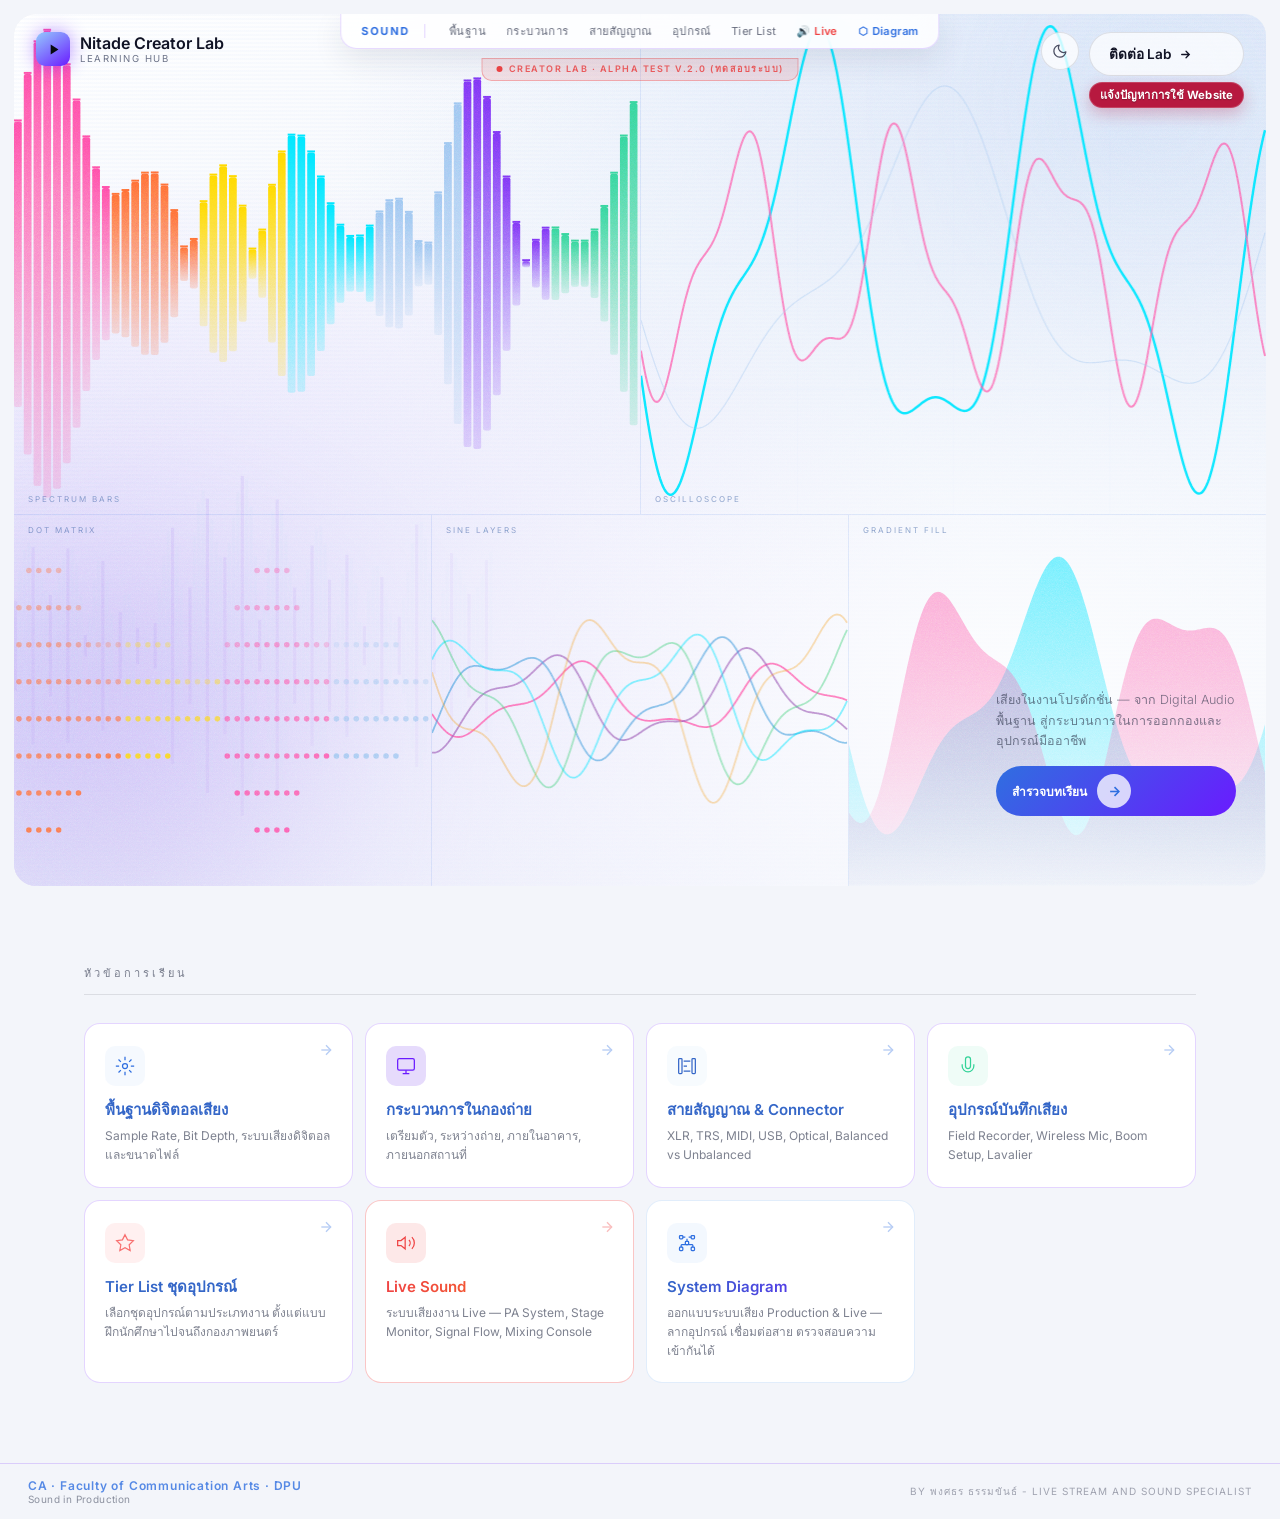
==== index.html @ 5e79c546 "Add files via upload" ====
<!DOCTYPE html>
<html lang="th">
<head>
<meta charset="UTF-8">
<meta name="viewport" content="width=device-width,initial-scale=1,viewport-fit=cover">
<title>Sound in Production · DPU CA</title>
<script>
(function(){
  try{
    var stored=localStorage.getItem('nitade-theme');
    var prefersLight=window.matchMedia&&window.matchMedia('(prefers-color-scheme: light)').matches;
    var theme=stored||(prefersLight?'light':'dark');
    if(theme==='light') document.documentElement.setAttribute('data-theme','light');
  }catch(e){}
})();
</script>
<link href="assets/fonts/inter.css" rel="stylesheet">
<style>
*{box-sizing:border-box;margin:0;padding:0;font-family:'Inter',-apple-system,sans-serif}
:root{
  --sky:#9BC4F0;--sky2:#B8D5F5;--sky3:#D0E8FF;
  --violet:#5B10E8;--violet2:#7B35F5;--violet3:#3D00C4;
  --bg:#04020F;--card1:#080520;--card2:#0D0828;--card3:#110C2E;
  --text:#C8DCFA;--text2:#A8C4EE;--muted:rgba(155,196,240,0.45);
  --border:rgba(91,16,232,0.22);--border2:rgba(155,196,240,0.12);
  color-scheme:dark;
}
html[data-theme="light"]{
  --sky:#2F6FE0;--sky2:#3567C8;--sky3:#214C9A;
  --violet:#6A1BFF;--violet2:#6A1BFF;--violet3:#5310C9;
  --bg:#F3F5FA;--card1:#FFFFFF;--card2:#F8FAFE;--card3:#EEF1F7;
  --text:#111325;--text2:#3D435B;--muted:rgba(45,51,75,.62);
  --border:rgba(106,27,255,.18);--border2:rgba(10,10,35,.1);
  color-scheme:light;
}
html{background:transparent;overflow-x:hidden}
body{background:var(--bg);color:var(--text);overflow-x:hidden;
  transition:background .3s ease,color .3s ease}

/* ── TRANSITIONS ── */
.page{display:none;opacity:0;transform:translateY(12px);transition:opacity .35s ease,transform .35s ease}
.page.active{display:block}
.page.show{opacity:1;transform:translateY(0)}
.gsap-ready .page{transition:none}

/* ── NOISE ── */
.noise{position:absolute;inset:0;pointer-events:none;z-index:2;opacity:.4;mix-blend-mode:overlay;
  background-image:url("data:image/svg+xml,%3Csvg xmlns='http://www.w3.org/2000/svg' width='300' height='300'%3E%3Cfilter id='n'%3E%3CfeTurbulence type='fractalNoise' baseFrequency='0.85' numOctaves='3' stitchTiles='stitch'/%3E%3C/filter%3E%3Crect width='300' height='300' filter='url(%23n)'/%3E%3C/svg%3E");
  background-size:200px}

/* ── TOP NAV ── */
.topnav{position:fixed;top:0;left:0;right:0;z-index:100;
  background:rgba(4,2,15,.88);-webkit-backdrop-filter:blur(16px);backdrop-filter:blur(16px);
  border-bottom:1px solid var(--border);padding:0 24px;height:52px;
  display:flex;align-items:center;justify-content:space-between;gap:16px}
.topnav-brand{display:flex;align-items:center;gap:10px;cursor:pointer;flex-shrink:0}
.topnav-brand svg{width:22px;height:22px;opacity:.8}
.brand-text{font-size:11px;font-weight:600;color:var(--sky);letter-spacing:2px}
.brand-sub{font-size:9px;color:var(--muted);letter-spacing:1px}
.topnav-links{display:flex;gap:4px;align-items:center;flex-wrap:nowrap;min-width:0;
  overflow-x:auto;scrollbar-width:none}
.topnav-links::-webkit-scrollbar{display:none}
.topnav-alpha{position:absolute;left:50%;bottom:-28px;transform:translateX(-50%);
  display:inline-flex;align-items:center;gap:10px;padding:8px 20px;
  background:rgba(239,68,68,.12);-webkit-backdrop-filter:blur(12px);backdrop-filter:blur(12px);
  border:1px solid rgba(239,68,68,.35);border-top:none;
  border-radius:0 0 16px 16px;
  font-size:10px;color:rgba(239,68,68,.85);letter-spacing:.45px;
  font-weight:600;white-space:nowrap;pointer-events:none}
.topnav-alpha::before{content:'';width:6px;height:6px;border-radius:50%;
  background:#EF4444;box-shadow:0 0 12px rgba(239,68,68,.65);flex-shrink:0;
  animation:alphaBlink 1.4s ease-in-out infinite}
@keyframes alphaBlink{0%,100%{opacity:1}50%{opacity:.25}}
.nav-link{padding:6px 12px;border-radius:8px;font-size:11px;color:var(--muted);
  cursor:pointer;transition:all .2s;letter-spacing:.3px;border:1px solid transparent;white-space:nowrap}
.nav-link:hover{color:var(--sky);background:rgba(155,196,240,.06);border-color:var(--border2)}
.nav-link.active-nav{color:var(--sky);background:rgba(91,16,232,.18);border-color:var(--border)}

/* ── BREADCRUMB ── */
.breadcrumb{display:flex;align-items:center;gap:6px;padding:88px 24px 0;font-size:11px;color:var(--muted)}
.breadcrumb span{cursor:pointer;transition:color .2s}
.breadcrumb span:hover{color:var(--sky)}
.breadcrumb .sep{opacity:.3;cursor:default}
.breadcrumb .current{color:var(--sky2);cursor:default}

/* ── GLOW BLOBS ── */
.blob{position:absolute;border-radius:50%;filter:blur(90px);pointer-events:none}

/* ══════════════════════════════════
   HOME PAGE
══════════════════════════════════ */
#page-home{min-height:100vh;min-height:100dvh}
.home-hero{position:relative;height:100vh;height:100dvh;padding:14px;overflow:hidden}
.home-hero-inner{position:relative;height:100%;border-radius:22px;overflow:hidden;background:var(--bg)}
.hero-header-actions{position:absolute;top:18px;right:22px;z-index:12;display:flex;
  align-items:flex-start;gap:10px}
.hero-contact-stack{display:flex;flex-direction:column;align-items:stretch;gap:6px}
.hero-contact-trigger{position:static;display:inline-flex;
  align-items:center;gap:8px;padding:10px 19px;border:1px solid rgba(255,255,255,.07);
  border-radius:999px;background:transparent;color:#fff;font-size:.85rem;font-weight:600;
  cursor:pointer;transition:transform .25s ease,border-color .25s ease,box-shadow .25s ease}
.hero-contact-trigger:hover{transform:translateY(-1px);border-color:#6a1bff;
  box-shadow:0 0 16px rgba(106,27,255,.25)}
.hero-contact-trigger svg{width:13px;height:13px;transition:transform .25s ease}
.hero-contact-trigger:hover svg{transform:translateX(3px)}
.hero-issue-trigger{border:1px solid rgba(255,255,255,.18);border-radius:999px;
  background:#B7193F;color:#fff;padding:5px 10px;font-size:.71rem;font-weight:700;
  line-height:1.25;letter-spacing:.01em;text-shadow:0 1px 1px rgba(0,0,0,.28);
  white-space:nowrap;text-align:center;cursor:pointer;box-shadow:0 6px 16px rgba(183,25,63,.28);
  transition:transform .2s ease,background .2s ease,border-color .2s ease,box-shadow .2s ease}
.hero-issue-trigger:hover{transform:translateY(-1px);background:#C51F43;
  border-color:rgba(255,255,255,.3);box-shadow:0 8px 20px rgba(197,31,67,.38)}
.theme-toggle{width:38px;height:38px;border-radius:50%;flex:0 0 auto;display:flex;
  align-items:center;justify-content:center;border:1px solid var(--border2);
  background:rgba(155,196,240,.04);color:var(--muted);cursor:pointer;
  transition:border-color .2s ease,color .2s ease,background .2s ease,box-shadow .2s ease}
.theme-toggle:hover{border-color:var(--violet2);color:var(--text);box-shadow:0 0 16px rgba(106,27,255,.2)}
.theme-toggle svg{width:17px;height:17px}
.theme-toggle .icon-moon{display:none}
html[data-theme="light"] .theme-toggle .icon-sun{display:none}
html[data-theme="light"] .theme-toggle .icon-moon{display:block}
.hero-header-actions .theme-toggle{border-color:rgba(255,255,255,.12);
  background:rgba(4,2,15,.38);color:rgba(255,255,255,.72)}
.hero-header-actions .theme-toggle:hover{border-color:#6A1BFF;color:#fff}
.hero-contact-trigger:focus-visible,.hero-issue-trigger:focus-visible,.theme-toggle:focus-visible,.lab-contact-close:focus-visible,.lab-social-btn:focus-visible{
  outline:2px solid #6a1bff;outline-offset:3px}
.lab-contact-open{overflow:hidden}
.lab-contact-overlay{position:fixed;inset:0;z-index:10000;display:flex;align-items:center;
  justify-content:center;padding:20px;background:rgba(5,4,10,.72);-webkit-backdrop-filter:blur(6px);
  backdrop-filter:blur(6px);opacity:0;visibility:hidden;pointer-events:none;
  transition:opacity .25s ease,visibility .25s ease;overscroll-behavior:contain}
.lab-contact-overlay.open{opacity:1;visibility:visible;pointer-events:auto}
.lab-contact-panel{position:relative;width:100%;max-width:380px;padding:36px 30px 32px;
  border:1px solid rgba(255,255,255,.07);border-radius:22px;text-align:center;
  background:linear-gradient(180deg,#0e0c1b,#070610);box-shadow:0 30px 80px rgba(0,0,0,.5);
  transform:translateY(14px) scale(.97);transition:transform .25s ease}
.lab-contact-overlay.open .lab-contact-panel{transform:translateY(0) scale(1)}
.gsap-ready .lab-contact-overlay,.gsap-ready .lab-contact-panel{transition:none}
.lab-contact-close{position:absolute;top:16px;right:16px;width:32px;height:32px;
  display:flex;align-items:center;justify-content:center;border:1px solid rgba(255,255,255,.07);
  border-radius:50%;background:rgba(255,255,255,.02);color:#a6acc6;cursor:pointer;
  transition:border-color .2s ease,color .2s ease}
.lab-contact-close:hover{border-color:#6a1bff;color:#fff}
.lab-contact-close svg{width:14px;height:14px}
.lab-contact-eyebrow{display:inline-flex;align-items:center;padding:7px 14px;border:1px solid rgba(255,255,255,.07);
  border-radius:999px;background:rgba(255,255,255,.02);color:#a6acc6;font-size:.68rem;
  letter-spacing:.16em;text-transform:uppercase}
.lab-contact-head h3{margin-top:14px;color:#fff;font-size:1.35rem;font-weight:600}
.lab-contact-head p{margin-top:10px;color:#a6acc6;font-size:.86rem;line-height:1.6}
.lab-contact-socials{display:flex;flex-wrap:wrap;justify-content:center;gap:14px;margin-top:28px}
.lab-contact-overlay.issue-mode .lab-contact-socials{max-width:184px;margin-left:auto;margin-right:auto}
.lab-social-btn{width:52px;height:52px;display:flex;align-items:center;justify-content:center;
  border:1px solid rgba(255,255,255,.14);border-radius:16px;background:rgba(255,255,255,.94);
  color:#6a1bff;overflow:hidden;transition:transform .2s ease,border-color .2s ease,opacity .2s ease}
.lab-social-btn svg{width:21px;height:21px;stroke:currentColor}
.lab-social-btn img{width:32px;height:32px;display:block;object-fit:contain;
  pointer-events:none;user-select:none}
.lab-social-btn:hover{transform:translateY(-3px);border-color:rgba(106,27,255,.4)}
.lab-social-btn.is-pending{opacity:.38;cursor:not-allowed}
.lab-social-btn.is-pending:hover{transform:none;border-color:rgba(255,255,255,.07)}
.lab-contact-note{margin-top:22px;color:#65697f;font-size:.6rem;letter-spacing:.08em}
.hero-learning-brand{position:absolute;top:18px;left:22px;z-index:12;display:flex;align-items:center;
  gap:10px;color:#fff;pointer-events:auto;text-decoration:none;cursor:pointer}
.hero-learning-icon{width:34px;height:34px;border-radius:9px;display:flex;align-items:center;
  justify-content:center;flex:0 0 auto;background:linear-gradient(145deg,#94c9fd,#6a1bff);
  box-shadow:0 0 18px rgba(106,27,255,.45);transition:transform .2s ease,box-shadow .2s ease}
.hero-learning-icon svg{width:17px;height:17px;display:block}
.hero-learning-copy{display:flex;flex-direction:column;justify-content:center;height:34px;gap:3px;min-width:0}
.hero-learning-title{font-family:'Inter',sans-serif;font-weight:600;font-size:1rem;line-height:1;
  color:#fff;white-space:nowrap;transition:color .2s ease}
.hero-learning-sub{margin-top:0;font-family:'Inter',sans-serif;font-size:.6rem;line-height:1;
  letter-spacing:.16em;color:#65697f;text-transform:uppercase;white-space:nowrap}
.hero-learning-brand:hover .hero-learning-icon{
  transform:translateY(-1px) scale(1.04);box-shadow:0 0 24px rgba(106,27,255,.62)}
.hero-learning-brand:hover .hero-learning-title{color:#B8D5F5}
.hero-learning-brand:focus-visible{outline:2px solid #6a1bff;outline-offset:5px;border-radius:9px}
.hero-bg-grad{position:absolute;inset:0;
  background:radial-gradient(ellipse at 12% 80%,rgba(91,16,232,.6) 0%,transparent 55%),
  radial-gradient(ellipse at 88% 15%,rgba(155,196,240,.15) 0%,transparent 50%),
  linear-gradient(160deg,#04020F 0%,#090425 50%,#04020F 100%)}
.scanline{position:absolute;inset:0;pointer-events:none;z-index:1;overflow:hidden}
.scanline::before{content:'';position:absolute;inset:0;
  background:repeating-linear-gradient(0deg,transparent,transparent 2px,rgba(155,196,240,.01) 2px,rgba(155,196,240,.01) 4px);
  animation:scan 12s linear infinite}
@keyframes scan{to{transform:translateY(40px)}}
/* ── HERO WAVE CANVASES ── */
#heroWave{position:absolute;bottom:0;left:0;right:0;height:55%;pointer-events:none;z-index:1;opacity:.18}

/* ── 5-PANEL WAVE OVERLAY ── */
#waveOverlay{
  position:absolute;inset:0;
  display:flex;flex-direction:column;
  pointer-events:none;z-index:2;
  background:
    radial-gradient(ellipse at 78% 78%, rgba(4,2,15,.88) 0%, rgba(4,2,15,.4) 55%, transparent 80%),
    linear-gradient(180deg,rgba(4,2,15,.08) 0%,rgba(4,2,15,.18) 50%,rgba(4,2,15,.6) 100%);
}
.wo-row{display:flex;flex:1;min-height:0}
.wo-top{flex:1.35}
.wo-bot{flex:1;border-top:1px solid rgba(155,196,240,.06)}
.wo-cell{flex:1;position:relative;border-right:1px solid rgba(155,196,240,.06);overflow:hidden}
.wo-cell:last-child{border-right:none}
.wo-cell canvas{position:absolute;inset:0;width:100%;height:100%}
.wo-lbl{position:absolute;top:10px;left:14px;font-size:8px;letter-spacing:2px;
  text-transform:uppercase;color:rgba(155,196,240,.32);z-index:4;font-family:'Inter',sans-serif}
.wo-lbl-bottom{top:auto;bottom:10px}


/* navbar inside hero */
.hero-nav{position:absolute;top:0;left:50%;transform:translateX(-50%);z-index:12;
  max-width:calc(100vw - 28px);overflow-x:auto;overflow-y:hidden;
  -webkit-overflow-scrolling:touch;scrollbar-width:none;
  background:rgba(4,2,15,.85);-webkit-backdrop-filter:blur(12px);backdrop-filter:blur(12px);
  border:1px solid rgba(91,16,232,.2);border-top:none;
  border-radius:0 0 16px 16px;padding:8px 20px;
  display:flex;gap:20px;align-items:center;white-space:nowrap}
.hero-nav::-webkit-scrollbar{display:none}
.hero-nav-brand{font-size:11px;font-weight:700;color:var(--sky);letter-spacing:2px;
  padding-right:14px;border-right:1px solid rgba(91,16,232,.3);margin-right:4px}
.hero-nav a{font-size:11px;color:rgba(155,196,240,.6);cursor:pointer;
  text-decoration:none;letter-spacing:.4px;transition:color .2s}
.hero-nav a:hover{color:var(--sky)}

/* hero content */
.hero-cnt{position:absolute;bottom:clamp(18px,4vh,52px);left:0;right:0;padding:28px 30px;z-index:10;
  display:flex;justify-content:flex-end;align-items:flex-end}
.hero-right{max-width:240px;padding-bottom:6px;display:flex;flex-direction:column;gap:14px}
.hero-desc{font-size:12.5px;color:var(--muted);line-height:1.65;font-weight:300;
  opacity:1;transform:translateY(0);animation:fadeup .9s cubic-bezier(.16,1,.3,1) .5s both}
.hero-cta{display:inline-flex;align-items:center;gap:10px;
  background:linear-gradient(135deg,var(--sky) 0%,var(--violet2) 100%);
  border-radius:999px;padding:8px 8px 8px 16px;cursor:pointer;border:none;
  font-weight:600;font-size:12px;color:#fff;font-family:'Inter',sans-serif;
  opacity:1;transform:translateY(0);animation:fadeup .9s cubic-bezier(.16,1,.3,1) .7s both;
  transition:gap .2s,box-shadow .3s}
.hero-cta:hover{gap:16px;box-shadow:0 0 32px rgba(91,16,232,.5)}
.cta-circle{width:34px;height:34px;background:rgba(4,2,15,.7);border-radius:50%;
  display:flex;align-items:center;justify-content:center;transition:transform .2s}
.hero-cta:hover .cta-circle{transform:scale(1.12)}
.gsap-ready .hero-desc,.gsap-ready .hero-cta{animation:none}

/* HOME: section cards */
.home-sections{padding:64px 24px 80px;max-width:1160px;margin:0 auto}
.home-sec-title{font-size:11px;letter-spacing:3px;text-transform:uppercase;
  color:var(--muted);margin-bottom:28px;padding-bottom:12px;
  border-bottom:1px solid var(--border2)}
.sec-grid{display:grid;grid-template-columns:1fr;gap:12px}
@media(min-width:540px){.sec-grid{grid-template-columns:1fr 1fr}}
@media(min-width:900px){.sec-grid{grid-template-columns:repeat(4,1fr)}}
.sec-card{background:var(--card1);border:1px solid var(--border);border-radius:16px;
  padding:22px 20px;cursor:pointer;transition:all .25s;position:relative;overflow:hidden}
.sec-card::before{content:'';position:absolute;top:-40px;right:-40px;
  width:120px;height:120px;border-radius:50%;opacity:0;transition:opacity .3s;
  background:radial-gradient(circle,rgba(91,16,232,.25) 0%,transparent 70%)}
.sec-card:hover{border-color:rgba(91,16,232,.5);transform:translateY(-2px);
  box-shadow:0 8px 32px rgba(91,16,232,.15)}
.sec-card:hover::before{opacity:1}
.sec-icon{width:40px;height:40px;border-radius:10px;display:flex;align-items:center;
  justify-content:center;margin-bottom:14px}
.sec-card-title{font-size:15px;font-weight:600;color:var(--sky2);margin-bottom:6px;line-height:1.35}
.sec-card-desc{font-size:12px;color:var(--muted);line-height:1.6}
.sec-card-count{position:absolute;bottom:16px;right:16px;font-size:10px;
  letter-spacing:1px;color:rgba(155,196,240,.3);text-transform:uppercase}
.sec-card-arrow{position:absolute;bottom:18px;right:18px;opacity:.4;transition:opacity .2s,transform .2s}
.sec-card:hover .sec-card-arrow{opacity:.9;transform:translate(2px,-2px)}

@keyframes fadeup{from{transform:translateY(20px);opacity:0}to{transform:translateY(0);opacity:1}}

@media(max-height:560px) and (min-width:641px){
  .hero-cnt{bottom:20px;padding:22px 24px}
  .hero-right{max-width:260px}
}

/* ══════════════════════════════════
   INNER PAGES (shared)
══════════════════════════════════ */
.inner-page{padding:92px 24px 42px;max-width:1100px;margin:0 auto}
.page-header{margin-bottom:40px}
.page-eyebrow{font-size:10px;letter-spacing:3px;text-transform:uppercase;
  color:var(--sky);opacity:.7;margin-bottom:10px}
.page-h1{font-size:clamp(30px,5vw,60px);font-weight:500;line-height:1.18;
  background:linear-gradient(135deg,var(--sky2) 0%,var(--sky) 45%,var(--violet2) 100%);
  -webkit-background-clip:text;-webkit-text-fill-color:transparent;background-clip:text;
  margin-bottom:14px;padding:.08em 0 .04em}
.page-h1 em{font-family:'Inter',-apple-system,sans-serif;font-style:inherit;line-height:inherit}
.page-desc{font-size:14px;color:var(--muted);line-height:1.7;max-width:560px;font-weight:300}

/* sub-topic grid */
.topic-grid{display:grid;grid-template-columns:1fr;gap:10px;margin-bottom:40px}
@media(min-width:540px){.topic-grid{grid-template-columns:1fr 1fr}}
@media(min-width:800px){.topic-grid{grid-template-columns:repeat(3,1fr)}}
.topic-card{background:var(--card2);border:1px solid var(--border);border-radius:14px;
  padding:20px;cursor:pointer;transition:all .25s;position:relative}
.topic-card:hover{border-color:rgba(91,16,232,.5);transform:translateY(-2px);
  box-shadow:0 6px 24px rgba(91,16,232,.12)}
.topic-num{font-size:9px;letter-spacing:2px;color:rgba(155,196,240,.3);
  text-transform:uppercase;margin-bottom:10px}
.topic-icon{width:36px;height:36px;border-radius:8px;display:flex;align-items:center;
  justify-content:center;margin-bottom:12px}
.topic-title{font-size:14px;font-weight:600;color:var(--sky2);margin-bottom:6px;line-height:1.35}
.topic-desc{font-size:11.5px;color:var(--muted);line-height:1.55}
.topic-arrow{position:absolute;top:18px;right:18px;opacity:.35;transition:all .2s}
.topic-card:hover .topic-arrow{opacity:.8;transform:translate(2px,-2px)}

/* content body */
.content-body{background:var(--card1);border:1px solid var(--border);border-radius:18px;padding:36px}
.content-section{margin-bottom:32px;padding-bottom:32px;border-bottom:1px solid var(--border2)}
.content-section:last-child{margin-bottom:0;padding-bottom:0;border-bottom:none}
.content-section h3{font-size:18px;font-weight:600;color:var(--sky2);margin-bottom:12px;line-height:1.35}
.content-section p{font-size:13.5px;color:var(--text2);line-height:1.8;font-weight:300;margin-bottom:10px}
.content-section p:last-child{margin-bottom:0}

/* info table */
.info-table{width:100%;border-collapse:collapse;font-size:12.5px;margin:16px 0}
.info-table th{background:rgba(91,16,232,.25);color:var(--sky2);
  padding:10px 14px;text-align:left;font-weight:600;letter-spacing:.3px}
.info-table th:first-child{border-radius:8px 0 0 0}
.info-table th:last-child{border-radius:0 8px 0 0}
.info-table td{padding:10px 14px;border-bottom:1px solid var(--border2);color:var(--text2)}
.info-table tr:hover td{background:rgba(155,196,240,.04)}
.info-table .highlight td{background:rgba(91,16,232,.1);color:var(--sky)}

/* tag pills */
.tags{display:flex;flex-wrap:wrap;gap:6px;margin:12px 0}
.tag{display:inline-flex;align-items:center;padding:4px 10px;border-radius:20px;
  font-size:10px;font-weight:600;letter-spacing:.8px;text-transform:uppercase}
.tag-sky{background:rgba(155,196,240,.12);color:var(--sky);border:1px solid rgba(155,196,240,.2)}
.tag-violet{background:rgba(91,16,232,.15);color:var(--violet2);border:1px solid rgba(91,16,232,.25)}
.tag-green{background:rgba(52,211,153,.1);color:#34D399;border:1px solid rgba(52,211,153,.2)}

/* checklist */
.checklist{display:flex;flex-direction:column;gap:10px;margin:14px 0}
.check-item{display:flex;align-items:flex-start;gap:10px}
.check-item svg{flex-shrink:0;width:14px;height:14px;color:var(--sky);margin-top:2px}
.check-item span{font-size:13px;color:var(--text2);line-height:1.5}
.check-item .check-note{font-size:11px;color:var(--muted);margin-top:2px}

/* gear card */
.gear-card{background:var(--card2);border:1px solid var(--border);border-radius:12px;
  padding:20px;margin-bottom:10px}
.gear-header{display:flex;align-items:flex-start;justify-content:space-between;gap:12px;margin-bottom:12px}
.gear-name{font-size:16px;font-weight:600;color:var(--sky2);line-height:1.35}
.gear-badge{font-size:9px;letter-spacing:1px;text-transform:uppercase;
  padding:3px 9px;border-radius:12px;font-weight:600;flex-shrink:0;margin-top:3px}
.gear-specs{display:flex;flex-wrap:wrap;gap:6px;margin-bottom:10px}
.spec{background:rgba(155,196,240,.08);border:1px solid rgba(155,196,240,.15);
  padding:3px 9px;border-radius:14px;font-size:11px;color:var(--sky);font-weight:500}
.gear-note{font-size:12px;color:var(--muted);line-height:1.6}
.gear-actions{display:flex;align-items:center;gap:8px;margin-top:14px}
.youtube-btn{display:inline-flex;align-items:center;justify-content:center;gap:8px;
  min-height:34px;padding:7px 13px;border-radius:8px;border:1px solid rgba(239,68,68,.35);
  background:rgba(239,68,68,.12);color:#FCA5A5;font-family:Inter,sans-serif;
  font-size:11px;font-weight:700;letter-spacing:.45px;cursor:pointer;white-space:nowrap;
  transition:background .18s ease,border-color .18s ease,color .18s ease,box-shadow .18s ease,transform .18s ease}
.youtube-btn:hover{background:rgba(239,68,68,.22);border-color:rgba(239,68,68,.58);
  color:#fff;box-shadow:0 12px 26px rgba(239,68,68,.18);transform:translateY(-1px)}
.youtube-btn:focus-visible{outline:2px solid rgba(252,165,165,.8);outline-offset:2px}
.youtube-icon{width:16px;height:16px;border-radius:5px;background:#EF4444;color:#fff;
  display:inline-flex;align-items:center;justify-content:center;font-size:8px;line-height:1;
  padding-left:1px;box-shadow:0 0 12px rgba(239,68,68,.32)}
.gear-toast{position:fixed;left:50%;bottom:24px;z-index:140;max-width:min(420px,calc(100vw - 32px));
  transform:translate(-50%,18px);opacity:0;pointer-events:none;padding:10px 14px;border-radius:10px;
  border:1px solid rgba(155,196,240,.28);background:rgba(10,6,32,.94);color:var(--sky2);
  box-shadow:0 18px 42px rgba(4,2,15,.34);font-size:12px;font-weight:600;text-align:center;
  transition:opacity .18s ease,transform .18s ease}
.gear-toast.show{opacity:1;transform:translate(-50%,0)}
.recorder-card{display:grid;grid-template-columns:minmax(260px,340px) 1fr;gap:20px;align-items:center;
  padding:18px;margin-bottom:14px}
.recorder-visual{position:relative;min-height:150px;display:flex;align-items:center;justify-content:center;
  overflow:hidden;background:linear-gradient(145deg,rgba(255,255,255,.96),rgba(210,229,255,.88));
  border:1px solid rgba(155,196,240,.28);border-radius:12px}
.recorder-visual::before{content:'';position:absolute;inset:18px 6px 2px;border-radius:50%;
  background:radial-gradient(ellipse,rgba(4,2,15,.16),transparent 68%);filter:blur(10px)}
.recorder-photo{position:relative;width:100%;height:150px;object-fit:contain;display:block;padding:12px;
  filter:drop-shadow(0 18px 18px rgba(0,0,0,.28))}
.recorder-info{min-width:0}
.recorder-card-3d{
  --rx:0deg;--ry:0deg;--mx:50%;--my:50%;
  position:relative;isolation:isolate;overflow:hidden;transform-style:preserve-3d;
  cursor:default;will-change:auto;
  transition:transform .18s ease,border-color .18s ease,box-shadow .18s ease,background .18s ease}
.recorder-card-3d::before{
  content:'';position:absolute;inset:0;z-index:0;pointer-events:none;border-radius:inherit;
  background:
    radial-gradient(circle at var(--mx) var(--my),rgba(255,255,255,.13),transparent 24%),
    linear-gradient(115deg,transparent 8%,rgba(155,196,240,.12) 38%,transparent 68%);
  opacity:.42;mix-blend-mode:screen;transition:opacity .18s ease}
.recorder-card-3d::after{
  content:'';position:absolute;inset:0;z-index:0;pointer-events:none;border-radius:inherit;
  background:linear-gradient(145deg,rgba(255,255,255,.08),transparent 38%,rgba(4,2,15,.22));
  opacity:.34;transition:opacity .18s ease}
.recorder-card-3d .recorder-visual,.recorder-card-3d .recorder-info{position:relative;z-index:1}
.recorder-card-3d .recorder-visual{
  --vrx:0deg;--vry:0deg;--vmx:50%;--vmy:50%;
  isolation:isolate;transform-style:preserve-3d;transform-origin:center;cursor:default;
  background:
    radial-gradient(circle at var(--vmx) var(--vmy),rgba(255,255,255,.72) 0%,rgba(222,238,255,.88) 24%,transparent 46%),
    linear-gradient(128deg,rgba(255,255,255,.48) 0%,transparent 36%),
    linear-gradient(145deg,rgba(219,236,255,.96),rgba(172,200,233,.9) 55%,rgba(135,166,204,.82));
  box-shadow:
    inset 0 1px 0 rgba(255,255,255,.9),
    inset 18px 18px 38px rgba(255,255,255,.26),
    inset -20px -24px 46px rgba(35,74,120,.22),
    0 18px 44px rgba(4,2,15,.18);
  transition:transform .18s ease,border-color .18s ease,box-shadow .18s ease}
.recorder-card-3d .recorder-visual::before{
  inset:auto 8% 7px;height:48px;border-radius:50%;opacity:.28;
  transform:translateZ(-20px) rotateX(68deg);
  background:radial-gradient(ellipse,rgba(4,2,15,.34),rgba(4,2,15,.12) 42%,transparent 72%);
  filter:blur(12px);transition:transform .18s ease,opacity .18s ease}
.recorder-card-3d .recorder-visual::after{
  content:'';position:absolute;inset:0;z-index:2;pointer-events:none;border-radius:inherit;
  background:
    radial-gradient(circle at var(--vmx) var(--vmy),rgba(255,255,255,.68),transparent 26%),
    linear-gradient(115deg,transparent 12%,rgba(255,255,255,.28) 36%,rgba(155,196,240,.18) 48%,transparent 70%),
    linear-gradient(180deg,rgba(255,255,255,.18),transparent 38%,rgba(4,2,15,.08));
  opacity:0;mix-blend-mode:screen;transform:translateZ(34px);transition:opacity .18s ease}
.recorder-card-3d .recorder-photo{
  z-index:3;transform:translateZ(26px) scale(1.04);
  filter:drop-shadow(0 26px 24px rgba(0,0,0,.34));
  transition:transform .18s ease,filter .18s ease}
.recorder-card-3d.is-tilting{
  transform:perspective(980px) rotateX(calc(var(--rx) * .45)) rotateY(calc(var(--ry) * .45)) translateY(-4px);
  will-change:transform;
  border-color:rgba(155,196,240,.4);
  background:linear-gradient(145deg,rgba(15,11,45,.98),rgba(9,5,32,.98));
  box-shadow:0 24px 64px rgba(4,2,15,.32),0 0 34px rgba(155,196,240,.1)}
.recorder-card-3d.is-tilting::before{opacity:.78}
.recorder-card-3d.is-tilting::after{opacity:.5}
.recorder-card-3d.is-visual-tilting .recorder-visual{
  transform:rotateX(var(--vrx)) rotateY(var(--vry)) translateY(-4px) scale(1.015);
  border-color:rgba(155,196,240,.46);
  box-shadow:
    inset 0 1px 0 rgba(255,255,255,.94),
    inset 18px 18px 42px rgba(255,255,255,.3),
    inset -24px -28px 56px rgba(35,74,120,.28),
    0 28px 62px rgba(4,2,15,.32),
    0 0 38px rgba(155,196,240,.2)}
.recorder-card-3d.is-visual-tilting .recorder-visual::before{
  opacity:.95;transform:translateZ(-24px) rotateX(68deg) scale(1.08)}
.recorder-card-3d.is-visual-tilting .recorder-visual::after{opacity:.78}
.recorder-card-3d.is-visual-tilting .recorder-photo{
  transform:translateZ(44px) scale(1.08);
  filter:drop-shadow(0 32px 28px rgba(0,0,0,.38))}
.gsap-ready .recorder-card-3d{
  transition:border-color .18s ease,box-shadow .18s ease,background .18s ease}
.gsap-ready .recorder-card-3d .recorder-visual{
  transition:border-color .18s ease,box-shadow .18s ease}
.gsap-ready .recorder-card-3d .recorder-photo{transition:filter .18s ease}
@media(prefers-reduced-motion:reduce){
  .recorder-card-3d,.recorder-card-3d .recorder-visual,.recorder-card-3d .recorder-photo{transition:none;transform:none}
  *,*::before,*::after{
    scroll-behavior:auto!important;animation-duration:.01ms!important;
    animation-iteration-count:1!important;transition-duration:.01ms!important}
}

/* equipment set tier guide */
.tier-intro{display:flex;align-items:flex-start;justify-content:space-between;gap:20px;
  padding:16px 18px;margin-bottom:14px;border:1px solid rgba(155,196,240,.16);
  border-radius:8px;background:rgba(155,196,240,.045)}
.tier-intro strong{display:block;color:var(--sky2);font-size:13px;line-height:1.5;margin-bottom:3px}
.tier-intro p{margin:0;color:var(--muted);font-size:11.5px;line-height:1.65;max-width:760px}
.tier-source{flex-shrink:0;padding:4px 9px;border-radius:5px;background:rgba(52,211,153,.09);
  border:1px solid rgba(52,211,153,.2);color:#6EE7B7;font-size:9px;font-weight:700;letter-spacing:.6px;
  text-decoration:none;transition:border-color .2s ease,background .2s ease,color .2s ease}
.tier-source:hover{border-color:rgba(52,211,153,.5);background:rgba(52,211,153,.15);color:#A7F3D0}
.tier-source:focus-visible{outline:2px solid #34D399;outline-offset:3px}
.tier-set{display:grid;grid-template-columns:116px minmax(0,1fr);margin-bottom:10px;
  border:1px solid rgba(155,196,240,.14);border-radius:8px;overflow:hidden;background:rgba(4,2,15,.42)}
.tier-rank{display:flex;flex-direction:column;align-items:center;justify-content:center;min-height:100%;
  padding:20px 12px;color:#fff;text-align:center;border-right:1px solid rgba(255,255,255,.1)}
.tier-rank span{font-size:9px;font-weight:700;letter-spacing:1.8px;text-transform:uppercase;opacity:.72}
.tier-rank strong{font-size:42px;line-height:1;font-weight:800;margin:5px 0 7px}
.tier-rank small{font-size:8px;line-height:1.4;letter-spacing:1px;text-transform:uppercase;opacity:.76}
.tier-s .tier-rank{background:linear-gradient(160deg,#2B54B8,#5B10E8)}
.tier-a .tier-rank{background:linear-gradient(160deg,#087E72,#1D9B68)}
.tier-b .tier-rank{background:linear-gradient(160deg,#175B9D,#2677B8)}
.tier-c .tier-rank{background:linear-gradient(160deg,#7B4A05,#B16A08)}
.tier-d .tier-rank{background:linear-gradient(160deg,#6B3547,#91445D)}
.tier-set-main{padding:16px 18px}
.tier-set-head{display:flex;align-items:flex-start;justify-content:space-between;gap:14px;margin-bottom:10px}
.tier-set-title{margin:0;color:var(--sky2);font-size:16px;font-weight:700;line-height:1.45}
.tier-set-desc{margin:2px 0 0;color:var(--muted);font-size:11px;line-height:1.55}
.tier-use-tag{flex-shrink:0;padding:4px 8px;border-radius:5px;background:rgba(155,196,240,.07);
  border:1px solid rgba(155,196,240,.14);color:var(--sky);font-size:9px;font-weight:700;line-height:1.3}
.tier-role-list{border-top:1px solid rgba(155,196,240,.1);border-bottom:1px solid rgba(155,196,240,.1)}
.tier-role{display:grid;grid-template-columns:104px minmax(0,1fr);gap:10px;align-items:start;padding:8px 0}
.tier-role+.tier-role{border-top:1px solid rgba(155,196,240,.07)}
.tier-role-label{color:rgba(155,196,240,.58);font-size:9px;font-weight:700;letter-spacing:.7px;
  text-transform:uppercase;line-height:1.55;padding-top:3px}
.tier-items{display:flex;flex-wrap:wrap;gap:5px}
.tier-chip{background:rgba(155,196,240,.07);border:1px solid rgba(155,196,240,.14);
  padding:4px 8px;border-radius:5px;font-size:10.5px;color:var(--text2);font-weight:600;line-height:1.35}
.tier-chip.alt{color:#C4B5FD;border-color:rgba(167,139,250,.22);background:rgba(91,16,232,.09)}
.tier-why{margin:10px 0 0;color:var(--muted);font-size:10.5px;line-height:1.6}
.tier-why strong{color:var(--sky);font-weight:700}
@media(max-width:640px){
  #page-tierlist .content-body{padding:14px!important}
  .tier-intro{flex-direction:column;gap:10px;padding:14px}
  .tier-set{grid-template-columns:72px minmax(0,1fr)}
  .tier-rank{padding:14px 8px}
  .tier-rank strong{font-size:32px}
  .tier-rank small{font-size:7px;letter-spacing:.4px}
  .tier-set-main{padding:14px 12px}
  .tier-set-head{flex-direction:column;gap:7px}
  .tier-use-tag{align-self:flex-start}
  .tier-role{grid-template-columns:1fr;gap:4px;padding:8px 0}
  .tier-role-label{padding-top:0}
}

/* cable row */
.cable-group-title{font-size:12px;font-weight:700;color:var(--sky);letter-spacing:.5px;
  margin:20px 0 10px;padding-left:10px;border-left:2px solid var(--violet2)}
.cable-row{display:flex;align-items:center;gap:10px;padding:10px 14px;
  background:var(--card2);border:1px solid var(--border2);border-radius:8px;margin-bottom:6px}
.cable-name{font-size:13px;font-weight:600;color:var(--sky2);min-width:90px;line-height:1.35}
.cable-desc{font-size:12px;color:var(--muted);flex:1;line-height:1.4}
.cable-badge{font-size:9px;font-weight:700;letter-spacing:1px;text-transform:uppercase;
  padding:2px 8px;border-radius:8px;flex-shrink:0}

/* back button */
.back-btn{display:inline-flex;align-items:center;gap:7px;padding:8px 16px;
  border-radius:10px;background:transparent;border:1px solid var(--border);
  color:var(--muted);font-size:12px;cursor:pointer;transition:all .2s;
  margin-bottom:20px;font-family:'Inter',sans-serif}
.back-btn:hover{border-color:var(--sky);color:var(--sky);background:rgba(155,196,240,.05)}
.back-btn svg{width:14px;height:14px}

/* ── FOOTER ── */
.site-footer{background:var(--bg);border-top:1px solid var(--border);
  padding:14px 28px;display:flex;align-items:center;justify-content:space-between;flex-wrap:wrap;gap:10px}
.ft-left{display:flex;align-items:center;gap:10px}
.ft-name{font-size:12px;font-weight:600;color:var(--sky);opacity:.8;letter-spacing:.8px}
.ft-sub{font-size:10px;color:rgba(155,196,240,.28);letter-spacing:.4px}
.ft-right{font-size:10px;color:rgba(155,196,240,.2);letter-spacing:1px;text-transform:uppercase}

/* ── SAMPLE RATE VISUALIZER ── */
.sr-viz-wrap{background:var(--card1);border:1px solid var(--border);border-radius:16px;
  padding:20px;margin-bottom:4px}
.sr-mode-bar{display:flex;align-items:center;gap:8px;flex-wrap:wrap;margin-bottom:14px}
.sr-mode-label{font-size:10px;letter-spacing:1px;text-transform:uppercase;
  color:var(--muted);white-space:nowrap}
.sr-mode-btn{padding:5px 14px;border-radius:20px;font-size:11px;font-weight:600;
  cursor:pointer;border:1px solid var(--border2);background:transparent;
  color:var(--muted);font-family:'Inter',sans-serif;transition:all .2s}
.sr-mode-btn:hover{border-color:var(--sky);color:var(--sky)}
.sr-mode-btn.active{background:var(--violet);border-color:var(--violet);color:#fff}
.sr-btn-row{display:flex;align-items:center;gap:8px;flex-wrap:wrap;margin-bottom:16px}
.sr-btn{padding:8px 16px;border-radius:10px;font-size:12px;font-weight:600;
  cursor:pointer;border:1px solid var(--border2);background:rgba(155,196,240,.05);
  color:var(--muted);font-family:'Inter',sans-serif;transition:all .2s;
  display:flex;flex-direction:column;align-items:center;gap:2px;line-height:1.2}
.sr-btn-sub{font-size:9px;font-weight:400;opacity:.7}
.sr-btn:hover{border-color:var(--sky);color:var(--sky);background:rgba(155,196,240,.08)}
.sr-btn.active{background:rgba(91,16,232,.25);border-color:var(--violet2);color:var(--sky2)}
/* canvas containers */
.sr-canvas-outer{margin-bottom:14px}
.sr-single-wrap{display:flex;justify-content:center}
.sr-canvas-box{width:100%;max-width:720px;position:relative}
.sr-cv-label{font-size:12px;font-weight:600;color:var(--sky2);margin-bottom:2px}
.sr-cv-sub{font-size:10px;color:var(--muted);margin-bottom:8px}
.sr-canvas{width:100%;height:180px;border-radius:10px;display:block;
  background:#070420;border:1px solid var(--border2)}
/* compare layout */
.sr-compare-wrap{display:flex;align-items:center;gap:8px}
.sr-cmp-panel{flex:1;min-width:0}
.sr-cmp-title{font-size:11px;font-weight:600;color:var(--sky2);
  text-align:center;margin-bottom:6px;line-height:1.4}
.sr-cmp-title span{font-size:9px;font-weight:400;color:var(--muted)}
.sr-cmp-arrow{font-size:18px;color:var(--border);flex-shrink:0;opacity:.5}
/* info strip */
.sr-info-strip{display:flex;align-items:center;background:rgba(155,196,240,.05);
  border:1px solid var(--border2);border-radius:10px;padding:12px 16px;
  gap:0;margin-bottom:12px;flex-wrap:wrap}
.sr-info-item{flex:1;min-width:100px;text-align:center;padding:4px 8px}
.sr-info-val{font-size:15px;font-weight:700;color:var(--sky);line-height:1.2}
.sr-info-key{font-size:9px;color:var(--muted);margin-top:2px;letter-spacing:.3px}
.sr-info-div{width:1px;height:36px;background:var(--border2);flex-shrink:0}
/* legend */
.sr-legend{display:flex;gap:16px;flex-wrap:wrap}
.sr-leg-item{display:flex;align-items:center;gap:6px;font-size:10.5px;color:var(--muted)}
.sr-leg-dot{width:9px;height:9px;border-radius:50%;flex-shrink:0}
.bd-meter-note{font-size:10px;color:var(--muted);line-height:1.5;margin-top:8px}

/* light theme surfaces */
html[data-theme="light"] .topnav{background:rgba(255,255,255,.9);
  border-bottom-color:rgba(10,10,35,.1);box-shadow:0 8px 28px rgba(32,38,64,.08)}
html[data-theme="light"] .nav-link:hover{background:rgba(47,111,224,.07)}
html[data-theme="light"] .nav-link.active-nav{background:rgba(106,27,255,.1)}
html[data-theme="light"] .topic-num{color:rgba(47,111,224,.42)}
html[data-theme="light"] .topic-card:hover{border-color:rgba(106,27,255,.35);
  box-shadow:0 8px 24px rgba(61,70,105,.1)}
html[data-theme="light"] .info-table th{background:rgba(106,27,255,.1)}
html[data-theme="light"] .info-table tr:hover td{background:rgba(47,111,224,.04)}
html[data-theme="light"] .spec{background:rgba(47,111,224,.07);border-color:rgba(47,111,224,.14)}
html[data-theme="light"] .gear-toast{background:rgba(255,255,255,.96);color:var(--sky2);
  border-color:rgba(47,111,224,.22);box-shadow:0 18px 42px rgba(32,38,64,.16)}
html[data-theme="light"] .recorder-card-3d.is-tilting{background:linear-gradient(145deg,#fff,#f1f5fb);
  border-color:rgba(47,111,224,.26);box-shadow:0 24px 64px rgba(32,38,64,.16)}
html[data-theme="light"] .tier-set{background:rgba(255,255,255,.72);border-color:rgba(10,10,35,.1)}
html[data-theme="light"] .tier-role-list{border-color:rgba(10,10,35,.09)}
html[data-theme="light"] .tier-role+.tier-role{border-color:rgba(10,10,35,.07)}
html[data-theme="light"] .tier-role-label{color:rgba(47,72,125,.7)}
html[data-theme="light"] .tier-chip{background:rgba(47,111,224,.06);
  border-color:rgba(47,111,224,.12)}
html[data-theme="light"] .tier-chip.alt{color:#6840B7;background:rgba(106,27,255,.06)}
html[data-theme="light"] .ft-sub{color:rgba(45,51,75,.52)}
html[data-theme="light"] .ft-right{color:rgba(45,51,75,.42)}
html[data-theme="light"] .lab-contact-overlay{background:rgba(24,28,44,.34)}
html[data-theme="light"] .lab-contact-panel{background:linear-gradient(180deg,#fff,#f5f7fb);
  border-color:rgba(10,10,35,.1);box-shadow:0 30px 80px rgba(32,38,64,.22)}
html[data-theme="light"] .lab-contact-close{background:rgba(10,10,35,.025);
  border-color:rgba(10,10,35,.1);color:#4B4F63}
html[data-theme="light"] .lab-contact-eyebrow{background:rgba(10,10,35,.025);
  border-color:rgba(10,10,35,.1);color:#4B4F63}
html[data-theme="light"] .lab-contact-head h3{color:#0B0A14}
html[data-theme="light"] .lab-contact-head p{color:#4B4F63}
html[data-theme="light"] .lab-social-btn{background:#fff;
  border-color:rgba(47,111,224,.14);box-shadow:0 7px 18px rgba(32,38,64,.08)}
html[data-theme="light"] .lab-contact-note{color:#7A7E91}
html[data-theme="light"] .home-hero-inner{background:#F3F5FA}
html[data-theme="light"] .hero-bg-grad{
  background:radial-gradient(ellipse at 12% 80%,rgba(106,27,255,.2) 0%,transparent 55%),
  radial-gradient(ellipse at 88% 15%,rgba(47,111,224,.18) 0%,transparent 50%),
  linear-gradient(160deg,#FFFFFF 0%,#EEF3FB 50%,#F8FAFE 100%)}
html[data-theme="light"] .scanline::before{
  background:repeating-linear-gradient(0deg,transparent,transparent 2px,rgba(47,111,224,.025) 2px,rgba(47,111,224,.025) 4px)}
html[data-theme="light"] #waveOverlay{
  background:radial-gradient(ellipse at 78% 78%,rgba(255,255,255,.82) 0%,rgba(255,255,255,.28) 55%,transparent 80%),
  linear-gradient(180deg,rgba(255,255,255,.04) 0%,rgba(238,243,251,.1) 50%,rgba(225,233,247,.5) 100%)}
html[data-theme="light"] .wo-bot,
html[data-theme="light"] .wo-cell{border-color:rgba(47,111,224,.13)}
html[data-theme="light"] .wo-lbl{color:rgba(33,76,154,.52)}
html[data-theme="light"] .hero-nav{background:rgba(255,255,255,.86);
  border-color:rgba(106,27,255,.16);box-shadow:0 10px 30px rgba(32,38,64,.1)}
html[data-theme="light"] .hero-nav-brand{color:#2F6FE0;border-color:rgba(106,27,255,.18)}
html[data-theme="light"] .hero-nav a{color:rgba(45,51,75,.72)}
html[data-theme="light"] .hero-learning-brand{color:#111325}
html[data-theme="light"] .hero-learning-title{color:#111325}
html[data-theme="light"] .hero-learning-sub{color:#6D7489}
html[data-theme="light"] .hero-contact-trigger{background:rgba(255,255,255,.72);
  border-color:rgba(10,10,35,.11);color:#111325}
html[data-theme="light"] .hero-header-actions .theme-toggle{background:rgba(255,255,255,.76);
  border-color:rgba(10,10,35,.11);color:#4B4F63}
html[data-theme="light"] .hero-header-actions .theme-toggle:hover{color:#111325}
html[data-theme="light"] .cta-circle{background:rgba(255,255,255,.78)}

@media(max-width:640px){
  .sr-compare-wrap{flex-direction:column;align-items:stretch}
  .sr-cmp-arrow{align-self:center;transform:rotate(90deg);line-height:1}
  .sr-info-div{display:none}
  .sr-info-item{min-width:calc(50% - 4px)}
  .sr-canvas{height:160px}
}


/* ══════════════════════════════════
   PAGE TRANSITION WAVE OVERLAY
══════════════════════════════════ */
#waveTransition{
  position:fixed;inset:0;z-index:9999;
  pointer-events:none;
  background:transparent;
  opacity:0;
}
#waveTransition.wt-active{pointer-events:all}
#wtCanvas{
  position:absolute;inset:0;
  width:100%;height:100%;
}
/* dark bg sweeps behind bars */
#waveTransition::before{
  content:'';position:absolute;inset:0;
  background:linear-gradient(160deg,#04020F 0%,#07032A 50%,#04020F 100%);
  opacity:0;
  transition:opacity .18s ease;
}
#waveTransition.wt-active::before{opacity:1}
</style>
</head>
<body>

<!-- ═══════════ FIXED TOP NAV (hidden on home hero) ═══════════ -->
<nav class="topnav" id="topnav" style="display:none">
  <div class="topnav-brand" onclick="nav('home')">
    <svg viewBox="0 0 80 80" fill="none">
      <g opacity=".8">
        <ellipse cx="40" cy="12" rx="5.5" ry="8.5" fill="rgba(155,196,240,.8)" transform="rotate(0 40 40) translate(0,-28)"/>
        <ellipse cx="40" cy="12" rx="5.5" ry="8.5" fill="rgba(155,196,240,.8)" transform="rotate(45 40 40) translate(0,-28)"/>
        <ellipse cx="40" cy="12" rx="5.5" ry="8.5" fill="rgba(155,196,240,.8)" transform="rotate(90 40 40) translate(0,-28)"/>
        <ellipse cx="40" cy="12" rx="5.5" ry="8.5" fill="rgba(155,196,240,.8)" transform="rotate(135 40 40) translate(0,-28)"/>
        <ellipse cx="40" cy="12" rx="5.5" ry="8.5" fill="rgba(155,196,240,.8)" transform="rotate(180 40 40) translate(0,-28)"/>
        <ellipse cx="40" cy="12" rx="5.5" ry="8.5" fill="rgba(155,196,240,.8)" transform="rotate(225 40 40) translate(0,-28)"/>
        <ellipse cx="40" cy="12" rx="5.5" ry="8.5" fill="rgba(155,196,240,.8)" transform="rotate(270 40 40) translate(0,-28)"/>
        <ellipse cx="40" cy="12" rx="5.5" ry="8.5" fill="rgba(155,196,240,.8)" transform="rotate(315 40 40) translate(0,-28)"/>
      </g>
    </svg>
    <div>
      <div class="brand-text">SOUND</div>
      <div class="brand-sub">CA · DPU</div>
    </div>
  </div>
  <div class="topnav-links">
    <span class="nav-link" data-nav="basics" onclick="nav('basics')">พื้นฐานเสียง</span>
    <span class="nav-link" data-nav="process" onclick="nav('process')">กระบวนการ</span>
    <span class="nav-link" data-nav="cables" onclick="nav('cables')">สายสัญญาณ</span>
    <span class="nav-link" data-nav="gear" onclick="nav('gear')">อุปกรณ์</span>
    <span class="nav-link" data-nav="tierlist" onclick="nav('tierlist')">Tier List</span>
    <span class="nav-link" data-nav="livesound" onclick="nav('livesound')" style="color:#EF4444;border:1px solid rgba(239,68,68,.25);border-radius:6px;padding:4px 10px">🔊 Live Sound</span>
    <span class="nav-link" data-nav="diagram" onclick="nav('diagram')" style="color:var(--sky);border:1px solid rgba(155,196,240,.25);border-radius:6px;padding:4px 10px">⬡ Diagram</span>
  </div>
  <button class="theme-toggle topnav-theme-toggle" type="button" data-theme-toggle aria-label="เปลี่ยนเป็นโหมดสว่าง" aria-pressed="false">
    <svg class="icon-sun" viewBox="0 0 24 24" fill="none" stroke="currentColor" stroke-width="1.8" stroke-linecap="round" stroke-linejoin="round" aria-hidden="true"><circle cx="12" cy="12" r="4"/><path d="M12 2v2M12 20v2M4.9 4.9l1.4 1.4M17.7 17.7l1.4 1.4M2 12h2M20 12h2M4.9 19.1l1.4-1.4M17.7 6.3l1.4-1.4"/></svg>
    <svg class="icon-moon" viewBox="0 0 24 24" fill="none" stroke="currentColor" stroke-width="1.8" stroke-linecap="round" stroke-linejoin="round" aria-hidden="true"><path d="M21 12.5A8.5 8.5 0 1111.5 3 7 7 0 0021 12.5z"/></svg>
  </button>
  <div class="topnav-alpha">Creator Lab · Alpha Test v.2.0 (ทดสอบระบบ)</div>
</nav>
<div id="gearToast" class="gear-toast" role="status" aria-live="polite"></div>

<!-- ═══════════ PAGE: HOME ═══════════ -->
<div id="page-home" class="page">
  <section class="home-hero">
    <div class="home-hero-inner">
      <div class="hero-bg-grad"></div>
      <div class="scanline"></div>
      <canvas id="heroWave"></canvas>
      <!-- 5-panel wave overlay grid — absolute, covers full hero -->
      <div id="waveOverlay">
        <!-- top row: spectrum bars (left) + oscilloscope (right) -->
        <div class="wo-row wo-top">
          <div class="wo-cell">
            <span class="wo-lbl wo-lbl-bottom">SPECTRUM BARS</span>
            <canvas id="wv1"></canvas>
          </div>
          <div class="wo-cell">
            <span class="wo-lbl wo-lbl-bottom">OSCILLOSCOPE</span>
            <canvas id="wv2"></canvas>
          </div>
        </div>
        <!-- bottom row: dot matrix + sine layers + gradient fill -->
        <div class="wo-row wo-bot">
          <div class="wo-cell">
            <span class="wo-lbl">DOT MATRIX</span>
            <canvas id="wv3"></canvas>
          </div>
          <div class="wo-cell">
            <span class="wo-lbl">SINE LAYERS</span>
            <canvas id="wv4"></canvas>
          </div>
          <div class="wo-cell">
            <span class="wo-lbl">GRADIENT FILL</span>
            <canvas id="wv5"></canvas>
          </div>
        </div>
      </div>
      <div class="noise"></div>
      <div class="blob" style="width:380px;height:380px;background:rgba(91,16,232,.25);bottom:-70px;left:-70px;z-index:0"></div>
      <div class="blob" style="width:280px;height:280px;background:rgba(155,196,240,.08);top:-50px;right:-30px;z-index:0"></div>

      <!-- hero navbar -->
      <nav class="hero-nav">
        <span class="hero-nav-brand">SOUND</span>
        <a onclick="nav('basics')">พื้นฐาน</a>
        <a onclick="nav('process')">กระบวนการ</a>
        <a onclick="nav('cables')">สายสัญญาณ</a>
        <a onclick="nav('gear')">อุปกรณ์</a>
        <a onclick="nav('tierlist')">Tier List</a>
        <a onclick="nav('livesound')" style="color:#EF4444;font-weight:600">🔊 Live</a>
        <a onclick="if(typeof dgSetMode==='function')dgSetMode('production');nav('diagram')" style="color:var(--sky);font-weight:600">⬡ Diagram</a>
      </nav>

      <!-- Alpha badge — sits just below navbar, centered -->
      <div style="position:absolute;top:44px;left:50%;transform:translateX(-50%);z-index:11;
        display:flex;align-items:center;gap:6px;
        background:rgba(239,68,68,.12);border:1px solid rgba(239,68,68,.35);
        border-radius:0 0 10px 10px;padding:3px 14px 4px;
        white-space:nowrap;pointer-events:none">
        <span style="width:6px;height:6px;border-radius:50%;background:#EF4444;
          display:inline-block;animation:alphaBlink 1.4s ease-in-out infinite"></span>
        <span style="font-size:9px;letter-spacing:1.5px;text-transform:uppercase;
          color:rgba(239,68,68,.85);font-weight:600">Creator Lab · Alpha Test v.2.0 (ทดสอบระบบ)</span>
      </div>
      <style>
        @keyframes alphaBlink{0%,100%{opacity:1}50%{opacity:.25}}
      </style>

      <!-- Nitade Creator Lab learning hub badge -->
      <a class="hero-learning-brand" href="https://aohpongsathon-con.github.io/NitadeCreatorLabDPU/"
        target="_blank" rel="noopener noreferrer" aria-label="เปิดเว็บไซต์ Nitade Creator Lab Learning Hub">
        <span class="hero-learning-icon" aria-hidden="true">
          <svg viewBox="0 0 24 24" fill="none" focusable="false"><path d="M8 5v14l11-7L8 5z" fill="#06090f"/></svg>
        </span>
        <span class="hero-learning-copy">
          <span class="hero-learning-title">Nitade Creator Lab</span>
          <span class="hero-learning-sub">Learning Hub</span>
        </span>
      </a>
      <div class="hero-header-actions">
        <button class="theme-toggle" type="button" data-theme-toggle aria-label="เปลี่ยนเป็นโหมดสว่าง" aria-pressed="false">
          <svg class="icon-sun" viewBox="0 0 24 24" fill="none" stroke="currentColor" stroke-width="1.8" stroke-linecap="round" stroke-linejoin="round" aria-hidden="true"><circle cx="12" cy="12" r="4"/><path d="M12 2v2M12 20v2M4.9 4.9l1.4 1.4M17.7 17.7l1.4 1.4M2 12h2M20 12h2M4.9 19.1l1.4-1.4M17.7 6.3l1.4-1.4"/></svg>
          <svg class="icon-moon" viewBox="0 0 24 24" fill="none" stroke="currentColor" stroke-width="1.8" stroke-linecap="round" stroke-linejoin="round" aria-hidden="true"><path d="M21 12.5A8.5 8.5 0 1111.5 3 7 7 0 0021 12.5z"/></svg>
        </button>
        <div class="hero-contact-stack">
          <button class="hero-contact-trigger" id="labContactTrigger" type="button"
            aria-haspopup="dialog" aria-controls="labContactModal" aria-expanded="false">
            ติดต่อ Lab
            <svg viewBox="0 0 24 24" fill="none" stroke="currentColor" stroke-width="2.4" stroke-linecap="round" aria-hidden="true">
              <path d="M5 12h14M13 6l6 6-6 6"/>
            </svg>
          </button>
          <button class="hero-issue-trigger" id="labIssueTrigger" type="button"
            aria-haspopup="dialog" aria-controls="labContactModal" aria-expanded="false">
            แจ้งปัญหาการใช้ Website
          </button>
        </div>
      </div>

      <div class="hero-cnt">
        <div class="hero-right">
          <p class="hero-desc">เสียงในงานโปรดักชั่น — จาก Digital Audio พื้นฐาน สู่กระบวนการในการออกกองและอุปกรณ์มืออาชีพ</p>
          <button class="hero-cta" onclick="scrollToSections()">
            สำรวจบทเรียน
            <span class="cta-circle">
              <svg width="15" height="15" viewBox="0 0 24 24" fill="none" stroke="var(--sky)" stroke-width="2.5"><line x1="5" y1="12" x2="19" y2="12"/><polyline points="12 5 19 12 12 19"/></svg>
            </span>
          </button>
        </div>
      </div>
    </div>
  </section>

  <!-- Section cards -->
  <div class="home-sections" id="homeSections">
    <p class="home-sec-title">หัวข้อการเรียน</p>
    <div class="sec-grid">
      <div class="sec-card sr" onclick="nav('basics')">
        <div class="sec-icon" style="background:rgba(155,196,240,.1)">
          <svg width="20" height="20" viewBox="0 0 24 24" fill="none" stroke="var(--sky)" stroke-width="1.5"><circle cx="12" cy="12" r="3"/><path d="M12 1v4M12 19v4M4.22 4.22l2.83 2.83M16.95 16.95l2.83 2.83M1 12h4M19 12h4M4.22 19.78l2.83-2.83M16.95 7.05l2.83-2.83"/></svg>
        </div>
        <div class="sec-card-title">พื้นฐานดิจิตอลเสียง</div>
        <div class="sec-card-desc">Sample Rate, Bit Depth, ระบบเสียงดิจิตอล และขนาดไฟล์</div>
        <div class="topic-arrow">
          <svg width="16" height="16" viewBox="0 0 24 24" fill="none" stroke="var(--sky)" stroke-width="2"><line x1="5" y1="12" x2="19" y2="12"/><polyline points="12 5 19 12 12 19"/></svg>
        </div>
      </div>
      <div class="sec-card sr" style="transition-delay:.1s" onclick="nav('process')">
        <div class="sec-icon" style="background:rgba(91,16,232,.15)">
          <svg width="20" height="20" viewBox="0 0 24 24" fill="none" stroke="var(--violet2)" stroke-width="1.5"><rect x="2" y="3" width="20" height="14" rx="2"/><line x1="8" y1="21" x2="16" y2="21"/><line x1="12" y1="17" x2="12" y2="21"/></svg>
        </div>
        <div class="sec-card-title">กระบวนการในกองถ่าย</div>
        <div class="sec-card-desc">เตรียมตัว, ระหว่างถ่าย, ภายในอาคาร, ภายนอกสถานที่</div>
        <div class="topic-arrow">
          <svg width="16" height="16" viewBox="0 0 24 24" fill="none" stroke="var(--sky)" stroke-width="2"><line x1="5" y1="12" x2="19" y2="12"/><polyline points="12 5 19 12 12 19"/></svg>
        </div>
      </div>
      <div class="sec-card sr" style="transition-delay:.2s" onclick="nav('cables')">
        <div class="sec-icon" style="background:rgba(155,196,240,.08)">
          <svg width="20" height="20" viewBox="0 0 24 24" fill="none" stroke="var(--sky2)" stroke-width="1.5"><path d="M8 6h8M8 12h4m-4 6h8"/><rect x="2" y="3" width="4" height="18" rx="1"/><rect x="18" y="3" width="4" height="18" rx="1"/></svg>
        </div>
        <div class="sec-card-title">สายสัญญาณ & Connector</div>
        <div class="sec-card-desc">XLR, TRS, MIDI, USB, Optical, Balanced vs Unbalanced</div>
        <div class="topic-arrow">
          <svg width="16" height="16" viewBox="0 0 24 24" fill="none" stroke="var(--sky)" stroke-width="2"><line x1="5" y1="12" x2="19" y2="12"/><polyline points="12 5 19 12 12 19"/></svg>
        </div>
      </div>
      <div class="sec-card sr" style="transition-delay:.3s" onclick="nav('gear')">
        <div class="sec-icon" style="background:rgba(52,211,153,.08)">
          <svg width="20" height="20" viewBox="0 0 24 24" fill="none" stroke="#34D399" stroke-width="1.5"><path d="M12 1a3 3 0 0 0-3 3v8a3 3 0 0 0 6 0V4a3 3 0 0 0-3-3z"/><path d="M19 10v2a7 7 0 0 1-14 0v-2"/></svg>
        </div>
        <div class="sec-card-title">อุปกรณ์บันทึกเสียง</div>
        <div class="sec-card-desc">Field Recorder, Wireless Mic, Boom Setup, Lavalier</div>
        <div class="topic-arrow">
          <svg width="16" height="16" viewBox="0 0 24 24" fill="none" stroke="var(--sky)" stroke-width="2"><line x1="5" y1="12" x2="19" y2="12"/><polyline points="12 5 19 12 12 19"/></svg>
        </div>
      </div>
      <div class="sec-card sr" style="transition-delay:.4s" onclick="nav('tierlist')">
        <div class="sec-icon" style="background:rgba(248,113,113,.1)">
          <svg width="20" height="20" viewBox="0 0 24 24" fill="none" stroke="#F87171" stroke-width="1.5"><path d="M12 2L15.09 8.26L22 9.27L17 14.14L18.18 21.02L12 17.77L5.82 21.02L7 14.14L2 9.27L8.91 8.26L12 2z"/></svg>
        </div>
        <div class="sec-card-title">Tier List ชุดอุปกรณ์</div>
        <div class="sec-card-desc">เลือกชุดอุปกรณ์ตามประเภทงาน ตั้งแต่แบบฝึกนักศึกษาไปจนถึงกองภาพยนตร์</div>
        <div class="topic-arrow"><svg width="16" height="16" viewBox="0 0 24 24" fill="none" stroke="var(--sky)" stroke-width="2"><line x1="5" y1="12" x2="19" y2="12"/><polyline points="12 5 19 12 12 19"/></svg></div>
      </div>
      <div class="sec-card sr" style="transition-delay:.5s;border-color:rgba(239,68,68,.3)" onclick="nav('livesound')">
        <div class="sec-icon" style="background:rgba(239,68,68,.12)">
          <svg width="20" height="20" viewBox="0 0 24 24" fill="none" stroke="#EF4444" stroke-width="1.5"><polygon points="11 5 6 9 2 9 2 15 6 15 11 19 11 5"/><path d="M15.54 8.46a5 5 0 0 1 0 7.07"/><path d="M19.07 4.93a10 10 0 0 1 0 14.14"/></svg>
        </div>
        <div class="sec-card-title" style="background:linear-gradient(90deg,#EF4444,#F97316);-webkit-background-clip:text;-webkit-text-fill-color:transparent">Live Sound</div>
        <div class="sec-card-desc">ระบบเสียงงาน Live — PA System, Stage Monitor, Signal Flow, Mixing Console</div>
        <div class="topic-arrow"><svg width="16" height="16" viewBox="0 0 24 24" fill="none" stroke="#EF4444" stroke-width="2"><line x1="5" y1="12" x2="19" y2="12"/><polyline points="12 5 19 12 12 19"/></svg></div>
      </div>
      <div class="sec-card sr" style="transition-delay:.6s;border-color:rgba(155,196,240,.3)" onclick="nav('diagram')">
        <div class="sec-icon" style="background:rgba(155,196,240,.12)">
          <svg width="20" height="20" viewBox="0 0 24 24" fill="none" stroke="var(--sky)" stroke-width="1.5"><rect x="3" y="3" width="4" height="4" rx="1"/><rect x="17" y="3" width="4" height="4" rx="1"/><rect x="10" y="10" width="4" height="4" rx="1"/><rect x="3" y="17" width="4" height="4" rx="1"/><rect x="17" y="17" width="4" height="4" rx="1"/><line x1="7" y1="5" x2="10" y2="5"/><line x1="14" y1="5" x2="17" y2="5"/><line x1="12" y1="7" x2="12" y2="10"/><line x1="5" y1="14" x2="12" y2="14"/><line x1="19" y1="14" x2="12" y2="14"/><line x1="5" y1="14" x2="5" y2="17"/><line x1="19" y1="14" x2="19" y2="17"/></svg>
        </div>
        <div class="sec-card-title" style="background:linear-gradient(90deg,var(--sky2),var(--violet2));-webkit-background-clip:text;-webkit-text-fill-color:transparent">System Diagram</div>
        <div class="sec-card-desc">ออกแบบระบบเสียง Production & Live — ลากอุปกรณ์ เชื่อมต่อสาย ตรวจสอบความเข้ากันได้</div>
        <div class="topic-arrow"><svg width="16" height="16" viewBox="0 0 24 24" fill="none" stroke="var(--sky)" stroke-width="2"><line x1="5" y1="12" x2="19" y2="12"/><polyline points="12 5 19 12 12 19"/></svg></div>
      </div>
    </div>
  </div>

  <footer class="site-footer">
    <div class="ft-left">
      <div>
        <div class="ft-name">CA · Faculty of Communication Arts · DPU</div>
        <div class="ft-sub">Sound in Production</div>
      </div>
    </div>
    <div class="ft-right">by พงศธร ธรรมขันธ์ - Live Stream and Sound Specialist</div>
  </footer>
</div>

<!-- ═══════════════════════════════════
  PAGE: BASICS
═══════════════════════════════════ -->
<div id="page-basics" class="page">
  <div class="breadcrumb">
    <span onclick="nav('home')">หน้าแรก</span>
    <span class="sep">/</span>
    <span class="current">พื้นฐานดิจิตอลเสียง</span>
  </div>
  <div class="inner-page">
    <div class="page-header">
      <p class="page-eyebrow">หัวข้อที่ 1</p>
      <h1 class="page-h1">พื้นฐาน<em>ดิจิตอล</em>เสียง</h1>
      <p class="page-desc">ระบบเสียงดิจิตอล, Sample Rate, Bit Depth และการคำนวณขนาดไฟล์ — รากฐานก่อนเข้ากองถ่าย</p>
    </div>
    <div class="topic-grid">
      <div class="topic-card sr" onclick="nav('basics-digital')">
        <div class="topic-num">01</div>
        <div class="topic-icon" style="background:rgba(155,196,240,.1)">
          <svg width="18" height="18" viewBox="0 0 24 24" fill="none" stroke="var(--sky)" stroke-width="1.5"><polyline points="22 12 18 12 15 21 9 3 6 12 2 12"/></svg>
        </div>
        <div class="topic-title">ระบบเสียงดิจิตอล</div>
        <div class="topic-desc">Analog vs Digital, ADC, Sampling, Quantization</div>
        <div class="topic-arrow"><svg width="14" height="14" viewBox="0 0 24 24" fill="none" stroke="var(--sky)" stroke-width="2"><line x1="5" y1="12" x2="19" y2="12"/><polyline points="12 5 19 12 12 19"/></svg></div>
      </div>
      <div class="topic-card sr" style="transition-delay:.1s" onclick="nav('basics-samplerate')">
        <div class="topic-num">02</div>
        <div class="topic-icon" style="background:rgba(91,16,232,.15)">
          <svg width="18" height="18" viewBox="0 0 24 24" fill="none" stroke="var(--violet2)" stroke-width="1.5"><circle cx="12" cy="12" r="3"/><path d="M12 1v4M12 19v4M4.22 4.22l2.83 2.83M16.95 16.95l2.83 2.83M1 12h4M19 12h4"/></svg>
        </div>
        <div class="topic-title">Sample Rate</div>
        <div class="topic-desc">44.1 / 48 / 96 / 192 kHz — เลือกอย่างไรให้เหมาะกับงาน</div>
        <div class="topic-arrow"><svg width="14" height="14" viewBox="0 0 24 24" fill="none" stroke="var(--sky)" stroke-width="2"><line x1="5" y1="12" x2="19" y2="12"/><polyline points="12 5 19 12 12 19"/></svg></div>
      </div>
      <div class="topic-card sr" style="transition-delay:.2s" onclick="nav('basics-bitdepth')">
        <div class="topic-num">03</div>
        <div class="topic-icon" style="background:rgba(155,196,240,.08)">
          <svg width="18" height="18" viewBox="0 0 24 24" fill="none" stroke="var(--sky2)" stroke-width="1.5"><rect x="2" y="3" width="20" height="14" rx="2"/><line x1="2" y1="20" x2="22" y2="20"/></svg>
        </div>
        <div class="topic-title">Bit Depth</div>
        <div class="topic-desc">16-bit / 24-bit / 32-bit Float — ความละเอียดของแอมพลิจูด</div>
        <div class="topic-arrow"><svg width="14" height="14" viewBox="0 0 24 24" fill="none" stroke="var(--sky)" stroke-width="2"><line x1="5" y1="12" x2="19" y2="12"/><polyline points="12 5 19 12 12 19"/></svg></div>
      </div>
      <div class="topic-card sr" style="transition-delay:.3s" onclick="nav('basics-filesize')">
        <div class="topic-num">04</div>
        <div class="topic-icon" style="background:rgba(52,211,153,.08)">
          <svg width="18" height="18" viewBox="0 0 24 24" fill="none" stroke="#34D399" stroke-width="1.5"><path d="M14 2H6a2 2 0 0 0-2 2v16a2 2 0 0 0 2 2h12a2 2 0 0 0 2-2V8z"/><polyline points="14 2 14 8 20 8"/></svg>
        </div>
        <div class="topic-title">ขนาดไฟล์ & File Format</div>
        <div class="topic-desc">WAV, BWF, MP3 — ตารางเปรียบเทียบขนาด 24 นาที</div>
        <div class="topic-arrow"><svg width="14" height="14" viewBox="0 0 24 24" fill="none" stroke="var(--sky)" stroke-width="2"><line x1="5" y1="12" x2="19" y2="12"/><polyline points="12 5 19 12 12 19"/></svg></div>
      </div>
    </div>
  </div>
  <footer class="site-footer"><div class="ft-left"><div><div class="ft-name">CA · DPU</div><div class="ft-sub">Sound in Production</div></div></div><div class="ft-right">by พงศธร ธรรมขันธ์ - Live Stream and Sound Specialist</div></footer>
</div>

<!-- SUB: Digital Audio -->
<div id="page-basics-digital" class="page">
  <div class="breadcrumb">
    <span onclick="nav('home')">หน้าแรก</span><span class="sep">/</span>
    <span onclick="nav('basics')">พื้นฐานเสียง</span><span class="sep">/</span>
    <span class="current">ระบบเสียงดิจิตอล</span>
  </div>
  <div class="inner-page">
    <button class="back-btn" onclick="nav('basics')"><svg viewBox="0 0 24 24" fill="none" stroke="currentColor" stroke-width="2"><line x1="19" y1="12" x2="5" y2="12"/><polyline points="12 19 5 12 12 5"/></svg>กลับ</button>
    <div class="page-header">
      <p class="page-eyebrow">01 · พื้นฐาน</p>
      <h1 class="page-h1">ระบบเสียง<em>ดิจิตอล</em></h1>
    </div>
    <div class="content-body">
      <div class="content-section">
        <h3>Analog vs Digital Audio</h3>
        <div class="tags"><span class="tag tag-sky">ADC</span><span class="tag tag-violet">Sampling</span><span class="tag tag-sky">Quantization</span></div>
        <p>เสียงในธรรมชาติเป็นคลื่น Analog (ต่อเนื่อง) เมื่อบันทึกผ่านไมโครโฟน จะถูกแปลงเป็นข้อมูลดิจิตอลโดย ADC (Analog-to-Digital Converter) ผ่าน 2 ขั้นตอน</p>
        <div class="checklist">
          <div class="check-item"><svg viewBox="0 0 24 24" fill="none" stroke="currentColor" stroke-width="2.5"><polyline points="20 6 9 17 4 12"/></svg><div><span><strong>Sampling (สุ่มตัวอย่าง)</strong> — วัดค่าคลื่นตามแนวเวลา กี่ครั้ง/วินาที = Sample Rate</span></div></div>
          <div class="check-item"><svg viewBox="0 0 24 24" fill="none" stroke="currentColor" stroke-width="2.5"><polyline points="20 6 9 17 4 12"/></svg><div><span><strong>Quantization (แปลงเป็นตัวเลข)</strong> — วัดระดับแอมพลิจูด ความละเอียด = Bit Depth</span></div></div>
        </div>
        <p style="margin-top:12px">ยิ่ง Sample Rate สูงและ Bit Depth มาก คุณภาพยิ่งใกล้เคียง Analog ต้นฉบับ แต่ขนาดไฟล์จะใหญ่ขึ้นตามสัดส่วน</p>
      </div>
      <div class="content-section">
        <h3>ทำไม Sample = แนวตั้ง, Bit Depth = แนวนอน?</h3>
        <p>ลองนึกภาพกริด: <strong>Sample Rate</strong> คือจำนวนแถวแนวตั้ง (กี่จุดต่อวินาที) ส่วน <strong>Bit Depth</strong> คือจำนวนช่องแนวนอน (กี่ระดับความดัง) — ยิ่งกริดละเอียด รูปคลื่นที่ได้ยิ่งเหมือน Analog ต้นฉบับ</p>
      </div>
    </div>
  </div>
  <footer class="site-footer"><div class="ft-left"><div><div class="ft-name">CA · DPU</div><div class="ft-sub">Sound in Production</div></div></div><div class="ft-right">by พงศธร ธรรมขันธ์ - Live Stream and Sound Specialist</div></footer>
</div>

<!-- SUB: Sample Rate -->
<div id="page-basics-samplerate" class="page">
  <div class="breadcrumb">
    <span onclick="nav('home')">หน้าแรก</span><span class="sep">/</span>
    <span onclick="nav('basics')">พื้นฐานเสียง</span><span class="sep">/</span>
    <span class="current">Sample Rate</span>
  </div>
  <div class="inner-page">
    <button class="back-btn" onclick="nav('basics')"><svg viewBox="0 0 24 24" fill="none" stroke="currentColor" stroke-width="2"><line x1="19" y1="12" x2="5" y2="12"/><polyline points="12 19 5 12 12 5"/></svg>กลับ</button>
    <div class="page-header">
      <p class="page-eyebrow">02 · พื้นฐาน</p>
      <h1 class="page-h1"><em>Sample</em> Rate</h1>
      <p class="page-desc">ความถี่การสุ่มตัวอย่างเสียงต่อวินาที — ตัวเลขนี้กำหนดความสมบูรณ์ของคลื่นเสียงที่บันทึกได้</p>
    </div>

    <!-- ══ INTERACTIVE VISUALIZER ══ -->
    <div class="sr-viz-wrap">

      <!-- Mode toggle: Original / Sampled / Compare -->
      <div class="sr-mode-bar">
        <span class="sr-mode-label">โหมดแสดงผล:</span>
        <button class="sr-mode-btn active" id="srModeOrig" onclick="srSetMode('original')">คลื่นต้นฉบับ</button>
        <button class="sr-mode-btn" id="srModeSamp" onclick="srSetMode('sampled')">คลื่นที่บันทึกได้</button>
        <button class="sr-mode-btn" id="srModeCmp"  onclick="srSetMode('compare')">เปรียบเทียบ 3 แบบ</button>
      </div>

      <!-- Sample Rate selector (hidden in compare mode) -->
      <div class="sr-btn-row" id="srBtnRow">
        <span class="sr-mode-label">เลือก Sample Rate:</span>
        <button class="sr-btn" id="srBtn441"  onclick="srSelect(44100)">44.1 kHz<span class="sr-btn-sub">CD Audio</span></button>
        <button class="sr-btn active" id="srBtn48" onclick="srSelect(48000)">48 kHz<span class="sr-btn-sub">Video / Film ✅</span></button>
        <button class="sr-btn" id="srBtn96"  onclick="srSelect(96000)">96 kHz<span class="sr-btn-sub">Professional</span></button>
        <button class="sr-btn" id="srBtn192" onclick="srSelect(192000)">192 kHz<span class="sr-btn-sub">Mastering</span></button>
      </div>

      <!-- Canvas -->
      <div class="sr-canvas-outer" id="srCanvasOuter">
        <!-- single / sampled view -->
        <div class="sr-single-wrap" id="srSingleWrap">
          <div class="sr-canvas-box">
            <div class="sr-cv-label" id="srCvLabel">48 kHz — Video / Film Standard</div>
            <div class="sr-cv-sub" id="srCvSub">48,000 samples/วินาที</div>
            <canvas id="srCanvas" class="sr-canvas"></canvas>
          </div>
        </div>
        <!-- compare view: 3 panels side by side -->
        <div class="sr-compare-wrap" id="srCompareWrap" style="display:none">
          <div class="sr-cmp-panel" id="srCmpA">
            <div class="sr-cmp-title">คลื่นต้นฉบับ<br><span>Analog Wave</span></div>
            <canvas id="srCmpCvOrig" class="sr-canvas"></canvas>
          </div>
          <div class="sr-cmp-arrow">→</div>
          <div class="sr-cmp-panel" id="srCmpB">
            <div class="sr-cmp-title" id="srCmpLowTitle">44.1 kHz<br><span>CD Quality</span></div>
            <canvas id="srCmpCvLow" class="sr-canvas"></canvas>
          </div>
          <div class="sr-cmp-arrow">→</div>
          <div class="sr-cmp-panel" id="srCmpC">
            <div class="sr-cmp-title" id="srCmpHiTitle">96 kHz<br><span>Professional</span></div>
            <canvas id="srCmpCvHi" class="sr-canvas"></canvas>
          </div>
        </div>
      </div>

      <!-- Info strip -->
      <div class="sr-info-strip" id="srInfoStrip">
        <div class="sr-info-item">
          <div class="sr-info-val" id="srInfoSamples">48,000</div>
          <div class="sr-info-key">Samples / วินาที</div>
        </div>
        <div class="sr-info-div"></div>
        <div class="sr-info-item">
          <div class="sr-info-val" id="srInfoNyquist">24,000 Hz</div>
          <div class="sr-info-key">Nyquist Limit (เสียงสูงสุด)</div>
        </div>
        <div class="sr-info-div"></div>
        <div class="sr-info-item">
          <div class="sr-info-val" id="srInfoQuality">🎬 Video Standard</div>
          <div class="sr-info-key">เหมาะกับงาน</div>
        </div>
        <div class="sr-info-div"></div>
        <div class="sr-info-item">
          <div class="sr-info-val" id="srInfoFile">~180 MB</div>
          <div class="sr-info-key">ขนาดไฟล์ 10 นาที (24-bit)</div>
        </div>
      </div>

      <!-- Legend -->
      <div class="sr-legend">
        <span class="sr-leg-item"><span class="sr-leg-dot" style="background:#9BC4F0"></span>คลื่น Analog ต้นฉบับ</span>
        <span class="sr-leg-item"><span class="sr-leg-dot" style="background:#5B10E8"></span>จุด Sample ที่บันทึก</span>
        <span class="sr-leg-item"><span class="sr-leg-dot" style="background:#34D399"></span>คลื่น Digital ที่ได้</span>
      </div>
    </div>
    <!-- end visualizer -->

    <div class="content-body" style="margin-top:20px">
      <div class="content-section">
        <h3>Sample Rate ที่นิยมใช้</h3>
        <table class="info-table">
          <tr><th>Sample Rate</th><th>ความถี่</th><th>ใช้งาน</th></tr>
          <tr><td><strong>44.1 kHz</strong></td><td>44,100 ครั้ง/วินาที</td><td>มาตรฐาน CD Audio, ฟังเพลงทั่วไป</td></tr>
          <tr class="highlight"><td><strong>48 kHz ✅</strong></td><td>48,000 ครั้ง/วินาที</td><td>มาตรฐานวิดีโอ ภาพยนตร์ บรอดแคสต์ — แนะนำสำหรับงาน Production</td></tr>
          <tr><td><strong>96 kHz</strong></td><td>96,000 ครั้ง/วินาที</td><td>Professional Recording, Sound Design</td></tr>
          <tr><td><strong>192 kHz</strong></td><td>192,000 ครั้ง/วินาที</td><td>งานระดับ Mastering, ให้รายละเอียดสูงสุดเมื่อดัดแปลง</td></tr>
        </table>
      </div>
      <div class="content-section">
        <h3>ทำไมต้อง 48 kHz สำหรับภาพยนตร์?</h3>
        <p>มาตรฐาน SMPTE และ EBU กำหนดให้งาน Video Production ใช้ 48 kHz เพื่อให้ไฟล์เสียงซิงก์กับ Frame Rate ของวิดีโอได้อย่างแม่นยำ — กล้อง, NLE Software และ Audio Workstation ทุกตัวรองรับ 48 kHz เป็น Default</p>
        <p>เมื่อนำ Sample Rate 44.1 kHz ไปรวมกับไทม์โค้ดวิดีโอ จะเกิด Pull-up/Pull-down ที่อาจทำให้เสียงเหลื่อมกับภาพในระยะยาว</p>
      </div>
    </div>
  </div>
  <footer class="site-footer"><div class="ft-left"><div><div class="ft-name">CA · DPU</div><div class="ft-sub">Sound in Production</div></div></div><div class="ft-right">by พงศธร ธรรมขันธ์ - Live Stream and Sound Specialist</div></footer>
</div>

<!-- SUB: Bit Depth -->
<div id="page-basics-bitdepth" class="page">
  <div class="breadcrumb">
    <span onclick="nav('home')">หน้าแรก</span><span class="sep">/</span>
    <span onclick="nav('basics')">พื้นฐานเสียง</span><span class="sep">/</span>
    <span class="current">Bit Depth</span>
  </div>
  <div class="inner-page">
    <button class="back-btn" onclick="nav('basics')"><svg viewBox="0 0 24 24" fill="none" stroke="currentColor" stroke-width="2"><line x1="19" y1="12" x2="5" y2="12"/><polyline points="12 19 5 12 12 5"/></svg>กลับ</button>
    <div class="page-header">
      <p class="page-eyebrow">03 · พื้นฐาน</p>
      <h1 class="page-h1"><em>Bit</em> Depth</h1>
      <p class="page-desc">ความละเอียดของข้อมูลแอมพลิจูด — กี่ระดับที่ใช้วัดความดังของเสียง ณ แต่ละจุด</p>
    </div>

    <!-- ══ INTERACTIVE BIT DEPTH VISUALIZER ══ -->
    <div class="sr-viz-wrap">

      <div class="sr-mode-bar">
        <span class="sr-mode-label">โหมดแสดงผล:</span>
        <button class="sr-mode-btn active" id="bdModeOrig" onclick="bdSetMode('original')">คลื่นต้นฉบับ</button>
        <button class="sr-mode-btn" id="bdModeQuant" onclick="bdSetMode('quantized')">คลื่นที่บันทึกได้</button>
        <button class="sr-mode-btn" id="bdModeCmp" onclick="bdSetMode('compare')">เปรียบเทียบ 3 แบบ</button>
      </div>

      <div class="sr-btn-row" id="bdBtnRow">
        <span class="sr-mode-label">เลือก Bit Depth:</span>
        <button class="sr-btn" id="bdBtn16" onclick="bdSelect(16)">16-bit<span class="sr-btn-sub">CD Audio</span></button>
        <button class="sr-btn active" id="bdBtn24" onclick="bdSelect(24)">24-bit<span class="sr-btn-sub">Production ✅</span></button>
        <button class="sr-btn" id="bdBtn32" onclick="bdSelect(32)">32-bit Float<span class="sr-btn-sub">Field Recorder</span></button>
      </div>

      <div class="sr-canvas-outer">
        <div class="sr-single-wrap" id="bdSingleWrap">
          <div class="sr-canvas-box">
            <div class="sr-cv-label" id="bdCvLabel">24-bit — Production Standard</div>
            <div class="sr-cv-sub" id="bdCvSub">16.7 ล้านระดับความดัง · Dynamic Range ~144 dB</div>
            <canvas id="bdCanvas" class="sr-canvas"></canvas>
          </div>
        </div>

        <div class="sr-compare-wrap" id="bdCompareWrap" style="display:none">
          <div class="sr-cmp-panel">
            <div class="sr-cmp-title">16-bit<br><span>CD Audio</span></div>
            <canvas id="bdCmpCv16" class="sr-canvas"></canvas>
          </div>
          <div class="sr-cmp-arrow">→</div>
          <div class="sr-cmp-panel">
            <div class="sr-cmp-title">24-bit ✅<br><span>Production</span></div>
            <canvas id="bdCmpCv24" class="sr-canvas"></canvas>
          </div>
          <div class="sr-cmp-arrow">→</div>
          <div class="sr-cmp-panel">
            <div class="sr-cmp-title">32-bit Float<br><span>Safety Headroom</span></div>
            <canvas id="bdCmpCv32" class="sr-canvas"></canvas>
          </div>
        </div>
      </div>

      <div class="sr-info-strip" id="bdInfoStrip">
        <div class="sr-info-item">
          <div class="sr-info-val" id="bdInfoLevels">16.7M</div>
          <div class="sr-info-key">ระดับความดัง</div>
        </div>
        <div class="sr-info-div"></div>
        <div class="sr-info-item">
          <div class="sr-info-val" id="bdInfoRange">~144 dB</div>
          <div class="sr-info-key">Dynamic Range</div>
        </div>
        <div class="sr-info-div"></div>
        <div class="sr-info-item">
          <div class="sr-info-val" id="bdInfoUse">🎬 Production</div>
          <div class="sr-info-key">เหมาะกับงาน</div>
        </div>
        <div class="sr-info-div"></div>
        <div class="sr-info-item">
          <div class="sr-info-val" id="bdInfoFile">~180 MB</div>
          <div class="sr-info-key">ขนาดไฟล์ 10 นาที (48 kHz Stereo)</div>
        </div>
      </div>

      <div class="sr-legend">
        <span class="sr-leg-item"><span class="sr-leg-dot" style="background:#9BC4F0"></span>คลื่น Analog ต้นฉบับ</span>
        <span class="sr-leg-item"><span class="sr-leg-dot" style="background:#34D399"></span>ระดับ Digital ที่บันทึกได้</span>
        <span class="sr-leg-item"><span class="sr-leg-dot" style="background:#F87171"></span>บริเวณที่เสี่ยง Clip</span>
      </div>
      <div class="bd-meter-note">Bit Depth ไม่ได้เพิ่มความถี่สูงเหมือน Sample Rate แต่เพิ่มความละเอียดของ “ความดัง” และเพิ่มพื้นที่ปลอดภัยเวลาบันทึกเสียงเบา/ดังมาก</div>
    </div>

    <div class="content-body">
      <div class="content-section">
        <h3>Bit Depth ที่นิยมใช้</h3>
        <table class="info-table">
          <tr><th>Bit Depth</th><th>Dynamic Range</th><th>ใช้งาน</th></tr>
          <tr><td><strong>16-bit</strong></td><td>~96 dB</td><td>มาตรฐาน CD Audio</td></tr>
          <tr class="highlight"><td><strong>24-bit ✅</strong></td><td>~144 dB</td><td>มาตรฐานการบันทึกเสียงและทำเพลง/ภาพยนตร์ปัจจุบัน</td></tr>
          <tr><td><strong>32-bit Float</strong></td><td>ไม่จำกัด</td><td>เทคโนโลยีใหม่ในเครื่องอัดภาคสนาม แทบเป็นไปไม่ได้ที่เสียงจะ Clip</td></tr>
        </table>
      </div>
      <div class="content-section">
        <h3>ทำไม 32-bit Float ถึงพิเศษ?</h3>
        <p>32-bit Float ใช้ระบบทศนิยมลอยตัว (Floating Point) แทนที่จะเป็นจำนวนเต็ม (Integer) ทำให้ Dynamic Range แทบไม่จำกัด — แม้เสียงดังมากจนเกิน 0 dBFS ใน Monitor ข้อมูลที่บันทึกไว้ยังคงสมบูรณ์ สามารถนำไป Adjust ใน Post-Production ได้</p>
        <p>เครื่องที่รองรับ 32-bit Float เช่น Zoom F6, RØDE Wireless GO II, Saramonic Blink 500 Pro, DJI Mic3</p>
      </div>
    </div>
  </div>
  <footer class="site-footer"><div class="ft-left"><div><div class="ft-name">CA · DPU</div><div class="ft-sub">Sound in Production</div></div></div><div class="ft-right">by พงศธร ธรรมขันธ์ - Live Stream and Sound Specialist</div></footer>
</div>

<!-- SUB: File Size -->
<div id="page-basics-filesize" class="page">
  <div class="breadcrumb">
    <span onclick="nav('home')">หน้าแรก</span><span class="sep">/</span>
    <span onclick="nav('basics')">พื้นฐานเสียง</span><span class="sep">/</span>
    <span class="current">ขนาดไฟล์</span>
  </div>
  <div class="inner-page">
    <button class="back-btn" onclick="nav('basics')"><svg viewBox="0 0 24 24" fill="none" stroke="currentColor" stroke-width="2"><line x1="19" y1="12" x2="5" y2="12"/><polyline points="12 19 5 12 12 5"/></svg>กลับ</button>
    <div class="page-header">
      <p class="page-eyebrow">04 · พื้นฐาน</p>
      <h1 class="page-h1">ขนาดไฟล์ &amp; <em>Format</em></h1>
    </div>
    <div class="content-body">
      <div class="content-section">
        <h3>ตารางขนาดไฟล์ (24 นาที, Mono 1 ช่อง)</h3>
        <table class="info-table">
          <tr><th>Bit Depth</th><th>Sample Rate</th><th>ขนาดไฟล์ 24 นาที</th></tr>
          <tr><td>4-bit</td><td>44.1 kHz</td><td>31.8 MB</td></tr>
          <tr><td>8-bit</td><td>44.1 kHz</td><td>63.5 MB</td></tr>
          <tr><td>16-bit</td><td>44.1 kHz</td><td>127 MB</td></tr>
          <tr class="highlight"><td><strong>24-bit</strong></td><td>44.1 kHz</td><td><strong>190.5 MB</strong></td></tr>
          <tr><td>32-bit</td><td>44.1 kHz</td><td>508 MB</td></tr>
        </table>
      </div>
      <div class="content-section">
        <h3>File Format ที่ใช้ในกองถ่าย</h3>
        <div class="checklist">
          <div class="check-item"><svg viewBox="0 0 24 24" fill="none" stroke="currentColor" stroke-width="2.5"><polyline points="20 6 9 17 4 12"/></svg><div><span><strong>WAV (.wav)</strong> — Uncompressed, คุณภาพสูงสุด ใช้ใน Production ทุกขั้นตอน</span></div></div>
          <div class="check-item"><svg viewBox="0 0 24 24" fill="none" stroke="currentColor" stroke-width="2.5"><polyline points="20 6 9 17 4 12"/></svg><div><span><strong>BWF (Broadcast WAV)</strong> — WAV ที่ฝัง Metadata (Timecode, Scene, Take) ใช้ใน Professional Production</span></div></div>
          <div class="check-item"><svg viewBox="0 0 24 24" fill="none" stroke="currentColor" stroke-width="2.5"><polyline points="20 6 9 17 4 12"/></svg><div><span><strong>MP3 (.mp3)</strong> — Compressed, ไฟล์เล็กกว่า แต่สูญเสียข้อมูลบางส่วน ไม่แนะนำสำหรับ Production</span></div></div>
        </div>
      </div>
    </div>
  </div>
  <footer class="site-footer"><div class="ft-left"><div><div class="ft-name">CA · DPU</div><div class="ft-sub">Sound in Production</div></div></div><div class="ft-right">by พงศธร ธรรมขันธ์ - Live Stream and Sound Specialist</div></footer>
</div>

<!-- ═══════════ PAGE: PROCESS ═══════════ -->
<div id="page-process" class="page">
  <div class="breadcrumb"><span onclick="nav('home')">หน้าแรก</span><span class="sep">/</span><span class="current">กระบวนการในกอง</span></div>
  <div class="inner-page">
    <div class="page-header">
      <p class="page-eyebrow">หัวข้อที่ 2</p>
      <h1 class="page-h1">กระบวนการ<em>ในกองถ่าย</em></h1>
      <p class="page-desc">Production Sound ตั้งแต่เตรียมตัวก่อนกองเริ่ม สู่การบันทึกทั้งภายในและภายนอกสถานที่</p>
    </div>
    <div class="topic-grid">
      <div class="topic-card sr" onclick="nav('process-setup')">
        <div class="topic-num">01</div>
        <div class="topic-icon" style="background:rgba(91,16,232,.15)"><svg width="18" height="18" viewBox="0 0 24 24" fill="none" stroke="var(--violet2)" stroke-width="1.5"><path d="M12 20h9"/><path d="M16.5 3.5a2.121 2.121 0 013 3L7 19l-4 1 1-4L16.5 3.5z"/></svg></div>
        <div class="topic-title">เตรียมตัว & ติดตั้งอุปกรณ์</div>
        <div class="topic-desc">Checklist ก่อนกองเริ่ม, Battery, Wireless Test, Timecode Sync</div>
        <div class="topic-arrow"><svg width="14" height="14" viewBox="0 0 24 24" fill="none" stroke="var(--sky)" stroke-width="2"><line x1="5" y1="12" x2="19" y2="12"/><polyline points="12 5 19 12 12 19"/></svg></div>
      </div>
      <div class="topic-card sr" style="transition-delay:.1s" onclick="nav('process-shooting')">
        <div class="topic-num">02</div>
        <div class="topic-icon" style="background:rgba(155,196,240,.1)"><svg width="18" height="18" viewBox="0 0 24 24" fill="none" stroke="var(--sky)" stroke-width="1.5"><circle cx="12" cy="12" r="2"/><path d="M16.72 11.06A10.94 10.94 0 0 1 19 12.55"/><path d="M5 12.55a10.94 10.94 0 0 1 5.17-2.39"/></svg></div>
        <div class="topic-title">ระหว่างการถ่ายทำ</div>
        <div class="topic-desc">Monitoring, Gain Staging, Room Tone, Sound Report</div>
        <div class="topic-arrow"><svg width="14" height="14" viewBox="0 0 24 24" fill="none" stroke="var(--sky)" stroke-width="2"><line x1="5" y1="12" x2="19" y2="12"/><polyline points="12 5 19 12 12 19"/></svg></div>
      </div>
      <div class="topic-card sr" style="transition-delay:.2s" onclick="nav('process-indoor')">
        <div class="topic-num">03</div>
        <div class="topic-icon" style="background:rgba(52,211,153,.08)"><svg width="18" height="18" viewBox="0 0 24 24" fill="none" stroke="#34D399" stroke-width="1.5"><path d="M3 9l9-7 9 7v11a2 2 0 0 1-2 2H5a2 2 0 0 1-2-2z"/><polyline points="9 22 9 12 15 12 15 22"/></svg></div>
        <div class="topic-title">ถ่ายภายในอาคาร</div>
        <div class="topic-desc">Acoustics, HVAC, Room Tone, Boom Placement ในพื้นที่ปิด</div>
        <div class="topic-arrow"><svg width="14" height="14" viewBox="0 0 24 24" fill="none" stroke="var(--sky)" stroke-width="2"><line x1="5" y1="12" x2="19" y2="12"/><polyline points="12 5 19 12 12 19"/></svg></div>
      </div>
      <div class="topic-card sr" style="transition-delay:.3s" onclick="nav('process-outdoor')">
        <div class="topic-num">04</div>
        <div class="topic-icon" style="background:rgba(155,196,240,.08)"><svg width="18" height="18" viewBox="0 0 24 24" fill="none" stroke="var(--sky2)" stroke-width="1.5"><circle cx="12" cy="4" r="2"/><path d="M5.45 5.11L2 12h20l-3.45-6.89"/><path d="M12 6v6"/></svg></div>
        <div class="topic-title">ถ่ายภายนอกสถานที่</div>
        <div class="topic-desc">Wind, Traffic, RF Management, Dead Cat, Blimp</div>
        <div class="topic-arrow"><svg width="14" height="14" viewBox="0 0 24 24" fill="none" stroke="var(--sky)" stroke-width="2"><line x1="5" y1="12" x2="19" y2="12"/><polyline points="12 5 19 12 12 19"/></svg></div>
      </div>
    </div>
  </div>
  <footer class="site-footer"><div class="ft-left"><div><div class="ft-name">CA · DPU</div><div class="ft-sub">Sound in Production</div></div></div><div class="ft-right">by พงศธร ธรรมขันธ์ - Live Stream and Sound Specialist</div></footer>
</div>

<!-- SUB: Setup -->
<div id="page-process-setup" class="page">
  <div class="breadcrumb"><span onclick="nav('home')">หน้าแรก</span><span class="sep">/</span><span onclick="nav('process')">กระบวนการ</span><span class="sep">/</span><span class="current">เตรียมตัว</span></div>
  <div class="inner-page">
    <button class="back-btn" onclick="nav('process')"><svg viewBox="0 0 24 24" fill="none" stroke="currentColor" stroke-width="2"><line x1="19" y1="12" x2="5" y2="12"/><polyline points="12 19 5 12 12 5"/></svg>กลับ</button>
    <div class="page-header"><p class="page-eyebrow">01 · กระบวนการ</p><h1 class="page-h1">เตรียมตัว &amp; <em>ติดตั้งอุปกรณ์</em></h1></div>
    <div class="content-body">
      <div class="content-section">
        <h3>Checklist ก่อนกองเริ่ม</h3>
        <div class="checklist">
          <div class="check-item"><svg viewBox="0 0 24 24" fill="none" stroke="currentColor" stroke-width="2.5"><polyline points="20 6 9 17 4 12"/></svg><span>ตรวจสอบ Battery ทุกตัว (Recorder, Wireless TX/RX, Boom Mic)</span></div>
          <div class="check-item"><svg viewBox="0 0 24 24" fill="none" stroke="currentColor" stroke-width="2.5"><polyline points="20 6 9 17 4 12"/></svg><span>ทดสอบ Wireless Channel และ RF Coordination ป้องกัน Intermodulation</span></div>
          <div class="check-item"><svg viewBox="0 0 24 24" fill="none" stroke="currentColor" stroke-width="2.5"><polyline points="20 6 9 17 4 12"/></svg><span>ตั้งค่า Gain Staging บน Recorder ให้ -18 dBFS ถึง -12 dBFS</span></div>
          <div class="check-item"><svg viewBox="0 0 24 24" fill="none" stroke="currentColor" stroke-width="2.5"><polyline points="20 6 9 17 4 12"/></svg><span>Sync Timecode กับกล้องทุกตัว</span></div>
          <div class="check-item"><svg viewBox="0 0 24 24" fill="none" stroke="currentColor" stroke-width="2.5"><polyline points="20 6 9 17 4 12"/></svg><span>ตั้งค่า Sample Rate 48 kHz, Bit Depth 24-bit</span></div>
          <div class="check-item"><svg viewBox="0 0 24 24" fill="none" stroke="currentColor" stroke-width="2.5"><polyline points="20 6 9 17 4 12"/></svg><span>เตรียม Sound Report Sheet, ดินสอ, SD Card สำรอง</span></div>
        </div>
      </div>
    </div>
  </div>
  <footer class="site-footer"><div class="ft-left"><div><div class="ft-name">CA · DPU</div></div></div><div class="ft-right">by พงศธร ธรรมขันธ์ - Live Stream and Sound Specialist</div></footer>
</div>

<!-- SUB: Shooting -->
<div id="page-process-shooting" class="page">
  <div class="breadcrumb"><span onclick="nav('home')">หน้าแรก</span><span class="sep">/</span><span onclick="nav('process')">กระบวนการ</span><span class="sep">/</span><span class="current">ระหว่างถ่าย</span></div>
  <div class="inner-page">
    <button class="back-btn" onclick="nav('process')"><svg viewBox="0 0 24 24" fill="none" stroke="currentColor" stroke-width="2"><line x1="19" y1="12" x2="5" y2="12"/><polyline points="12 19 5 12 12 5"/></svg>กลับ</button>
    <div class="page-header"><p class="page-eyebrow">02 · กระบวนการ</p><h1 class="page-h1">ระหว่าง<em>การถ่ายทำ</em></h1></div>
    <div class="content-body">
      <div class="content-section">
        <h3>Monitor ตลอดเวลา</h3>
        <p>Production Sound Mixer ต้อง Monitor เสียงด้วย Headphone ตลอด — คอย Adjust Level ให้ Peak ไม่เกิน -6 dBFS และ Average อยู่ที่ -18 ถึง -12 dBFS</p>
      </div>
      <div class="content-section">
        <h3>Room Tone — อย่าลืมเด็ดขาด</h3>
        <p>หลังถ่ายทุก Scene บันทึก Room Tone อย่างน้อย <strong>60 วินาที</strong> — "เสียงความเงียบ" ของโลเคชั่น ที่ Dialogue Editor จะใช้ Fill ช่องว่างระหว่าง Take ได้อย่างเนียน</p>
        <div class="tags"><span class="tag tag-sky">Room Tone</span><span class="tag tag-violet">Wild Track</span></div>
      </div>
      <div class="content-section">
        <h3>Sound Report</h3>
        <p>บันทึก Scene, Take, Timecode Start/End, Channel Assignment, และ Notes ทุก Take — ส่งเป็น PDF หรือ CSV ให้ Post-Production Team ทุกวัน</p>
      </div>
    </div>
  </div>
  <footer class="site-footer"><div class="ft-left"><div><div class="ft-name">CA · DPU</div></div></div><div class="ft-right">by พงศธร ธรรมขันธ์ - Live Stream and Sound Specialist</div></footer>
</div>

<!-- SUB: Indoor -->
<div id="page-process-indoor" class="page">
  <div class="breadcrumb"><span onclick="nav('home')">หน้าแรก</span><span class="sep">/</span><span onclick="nav('process')">กระบวนการ</span><span class="sep">/</span><span class="current">ภายในอาคาร</span></div>
  <div class="inner-page">
    <button class="back-btn" onclick="nav('process')"><svg viewBox="0 0 24 24" fill="none" stroke="currentColor" stroke-width="2"><line x1="19" y1="12" x2="5" y2="12"/><polyline points="12 19 5 12 12 5"/></svg>กลับ</button>
    <div class="page-header"><p class="page-eyebrow">03 · กระบวนการ</p><h1 class="page-h1">ถ่าย<em>ภายในอาคาร</em></h1></div>
    <div class="content-body">
      <div class="content-section">
        <h3>ข้อดีและความท้าทาย</h3>
        <div class="checklist">
          <div class="check-item"><svg viewBox="0 0 24 24" fill="none" stroke="currentColor" stroke-width="2.5"><polyline points="20 6 9 17 4 12"/></svg><span>ควบคุม Ambient Sound ได้มากกว่าภายนอก</span></div>
          <div class="check-item"><svg viewBox="0 0 24 24" fill="none" stroke="currentColor" stroke-width="2.5"><polyline points="20 6 9 17 4 12"/></svg><span>ต้องระวัง HVAC (เครื่องปรับอากาศ) — Low-Frequency Hum ที่มักไม่ได้ยินด้วยหู แต่ Mic จับได้</span></div>
          <div class="check-item"><svg viewBox="0 0 24 24" fill="none" stroke="currentColor" stroke-width="2.5"><polyline points="20 6 9 17 4 12"/></svg><span>ห้องขนาดเล็กที่มี Hard Surface มาก = Reverb สูง = เสียงก้อง</span></div>
          <div class="check-item"><svg viewBox="0 0 24 24" fill="none" stroke="currentColor" stroke-width="2.5"><polyline points="20 6 9 17 4 12"/></svg><span>แก้ด้วย Acoustic Treatment หรือ Boom ให้ใกล้นักแสดงมากขึ้น</span></div>
        </div>
      </div>
    </div>
  </div>
  <footer class="site-footer"><div class="ft-left"><div><div class="ft-name">CA · DPU</div></div></div><div class="ft-right">by พงศธร ธรรมขันธ์ - Live Stream and Sound Specialist</div></footer>
</div>

<!-- SUB: Outdoor -->
<div id="page-process-outdoor" class="page">
  <div class="breadcrumb"><span onclick="nav('home')">หน้าแรก</span><span class="sep">/</span><span onclick="nav('process')">กระบวนการ</span><span class="sep">/</span><span class="current">ภายนอกสถานที่</span></div>
  <div class="inner-page">
    <button class="back-btn" onclick="nav('process')"><svg viewBox="0 0 24 24" fill="none" stroke="currentColor" stroke-width="2"><line x1="19" y1="12" x2="5" y2="12"/><polyline points="12 19 5 12 12 5"/></svg>กลับ</button>
    <div class="page-header"><p class="page-eyebrow">04 · กระบวนการ</p><h1 class="page-h1">ถ่าย<em>ภายนอก</em>สถานที่</h1></div>
    <div class="content-body">
      <div class="content-section">
        <h3>ความท้าทายหลัก</h3>
        <div class="checklist">
          <div class="check-item"><svg viewBox="0 0 24 24" fill="none" stroke="currentColor" stroke-width="2.5"><polyline points="20 6 9 17 4 12"/></svg><span><strong>ลม</strong> — ใช้ Windshield + Dead Cat กับ Boom Mic และ Blimp สำหรับ Shotgun</span></div>
          <div class="check-item"><svg viewBox="0 0 24 24" fill="none" stroke="currentColor" stroke-width="2.5"><polyline points="20 6 9 17 4 12"/></svg><span><strong>Traffic & Ambient</strong> — เลือก Take Window ช่วงเงียบ หรือใช้ Shotgun Pattern แคบตัดเสียงข้าง</span></div>
          <div class="check-item"><svg viewBox="0 0 24 24" fill="none" stroke="currentColor" stroke-width="2.5"><polyline points="20 6 9 17 4 12"/></svg><span><strong>RF Interference</strong> — Coordinate Wireless Frequency ก่อนถ่าย ระวังพื้นที่ที่มีคลื่นหนาแน่น</span></div>
          <div class="check-item"><svg viewBox="0 0 24 24" fill="none" stroke="currentColor" stroke-width="2.5"><polyline points="20 6 9 17 4 12"/></svg><span><strong>เครื่องบิน</strong> — ต้องรอ หรือขอ "Cut!" จาก Director ทันที</span></div>
        </div>
      </div>
    </div>
  </div>
  <footer class="site-footer"><div class="ft-left"><div><div class="ft-name">CA · DPU</div></div></div><div class="ft-right">by พงศธร ธรรมขันธ์ - Live Stream and Sound Specialist</div></footer>
</div>

<!-- ═══════════ PAGE: CABLES ═══════════ -->
<div id="page-cables" class="page">
  <div class="breadcrumb"><span onclick="nav('home')">หน้าแรก</span><span class="sep">/</span><span class="current">สายสัญญาณ</span></div>
  <div class="inner-page">
    <div class="page-header">
      <p class="page-eyebrow">หัวข้อที่ 3</p>
      <h1 class="page-h1">สายสัญญาณ &amp; <em>Connector</em></h1>
      <p class="page-desc">Analog, Digital, ตัวแปลงสาย และหลัก Balanced vs Unbalanced</p>
    </div>
    <div class="topic-grid">
      <div class="topic-card sr" onclick="nav('cables-analog')">
        <div class="topic-num">01</div>
        <div class="topic-icon" style="background:rgba(155,196,240,.1)"><svg width="18" height="18" viewBox="0 0 24 24" fill="none" stroke="var(--sky)" stroke-width="1.5"><polyline points="22 12 18 12 15 21 9 3 6 12 2 12"/></svg></div>
        <div class="topic-title">สายสัญญาณอนาล็อก</div>
        <div class="topic-desc">XLR, Phone 6.3mm TS/TRS, RCA, Mini Jack 3.5mm</div>
        <div class="topic-arrow"><svg width="14" height="14" viewBox="0 0 24 24" fill="none" stroke="var(--sky)" stroke-width="2"><line x1="5" y1="12" x2="19" y2="12"/><polyline points="12 5 19 12 12 19"/></svg></div>
      </div>
      <div class="topic-card sr" style="transition-delay:.1s" onclick="nav('cables-digital')">
        <div class="topic-num">02</div>
        <div class="topic-icon" style="background:rgba(91,16,232,.15)"><svg width="18" height="18" viewBox="0 0 24 24" fill="none" stroke="var(--violet2)" stroke-width="1.5"><rect x="2" y="7" width="20" height="14" rx="2"/><path d="M16 3l-4 4-4-4"/></svg></div>
        <div class="topic-title">สายสัญญาณดิจิตอล</div>
        <div class="topic-desc">MIDI, USB, Optical (TOSLINK, S/PDIF)</div>
        <div class="topic-arrow"><svg width="14" height="14" viewBox="0 0 24 24" fill="none" stroke="var(--sky)" stroke-width="2"><line x1="5" y1="12" x2="19" y2="12"/><polyline points="12 5 19 12 12 19"/></svg></div>
      </div>
      <div class="topic-card sr" style="transition-delay:.2s" onclick="nav('cables-balanced')">
        <div class="topic-num">03</div>
        <div class="topic-icon" style="background:rgba(52,211,153,.08)"><svg width="18" height="18" viewBox="0 0 24 24" fill="none" stroke="#34D399" stroke-width="1.5"><path d="M12 22V12m0 0L6 6m6 6l6-6"/><circle cx="12" cy="4" r="2"/></svg></div>
        <div class="topic-title">Balanced vs Unbalanced</div>
        <div class="topic-desc">ทำไม XLR ถึงสำคัญ? และควรใช้เมื่อไหร่</div>
        <div class="topic-arrow"><svg width="14" height="14" viewBox="0 0 24 24" fill="none" stroke="var(--sky)" stroke-width="2"><line x1="5" y1="12" x2="19" y2="12"/><polyline points="12 5 19 12 12 19"/></svg></div>
      </div>
    </div>
  </div>
  <footer class="site-footer"><div class="ft-left"><div><div class="ft-name">CA · DPU</div><div class="ft-sub">Sound in Production</div></div></div><div class="ft-right">by พงศธร ธรรมขันธ์ - Live Stream and Sound Specialist</div></footer>
</div>

<!-- SUB: Cables Analog -->
<div id="page-cables-analog" class="page">
  <div class="breadcrumb"><span onclick="nav('home')">หน้าแรก</span><span class="sep">/</span><span onclick="nav('cables')">สายสัญญาณ</span><span class="sep">/</span><span class="current">อนาล็อก</span></div>
  <div class="inner-page">
    <button class="back-btn" onclick="nav('cables')"><svg viewBox="0 0 24 24" fill="none" stroke="currentColor" stroke-width="2"><line x1="19" y1="12" x2="5" y2="12"/><polyline points="12 19 5 12 12 5"/></svg>กลับ</button>
    <div class="page-header"><p class="page-eyebrow">01 · สายสัญญาณ</p><h1 class="page-h1">สายสัญญาณ<em>อนาล็อก</em></h1></div>
    <div class="content-body">
      <div class="content-section">
        <div class="cable-row"><span class="cable-name">XLR</span><span class="cable-desc">มาตรฐาน Professional 3-pin · Balanced · ทนสัญญาณรบกวน · ใช้ใน Boom, Recorder, Mixer</span><span class="cable-badge" style="background:rgba(91,16,232,.2);color:var(--violet2)">Balanced</span></div>
        <div class="cable-row"><span class="cable-name">Phone 6.3mm TS</span><span class="cable-desc">Unbalanced · ใช้กับ Guitar, Keyboard · สายสั้นไม่เกิน 3 เมตร</span><span class="cable-badge" style="background:rgba(100,100,100,.15);color:#aaa">Unbalanced</span></div>
        <div class="cable-row"><span class="cable-name">Phone 6.3mm TRS</span><span class="cable-desc">Balanced · ใช้ใน Studio Monitor, Insert Send/Return</span><span class="cable-badge" style="background:rgba(91,16,232,.2);color:var(--violet2)">Balanced</span></div>
        <div class="cable-row"><span class="cable-name">RCA</span><span class="cable-desc">Unbalanced · Consumer Grade · Home Audio, Line Level</span><span class="cable-badge" style="background:rgba(100,100,100,.15);color:#aaa">Unbalanced</span></div>
        <div class="cable-row"><span class="cable-name">Mini Jack 3.5mm TS</span><span class="cable-desc">Unbalanced Mono · หูฟัง, บางกล้อง</span><span class="cable-badge" style="background:rgba(155,196,240,.1);color:var(--sky)">Mobile</span></div>
        <div class="cable-row"><span class="cable-name">Mini Jack 3.5mm TRS</span><span class="cable-desc">Balanced Stereo · กล้องส่วนใหญ่ใช้เป็น Mic Input</span><span class="cable-badge" style="background:rgba(155,196,240,.1);color:var(--sky)">Mobile</span></div>
        <div class="cable-row"><span class="cable-name">Mini Jack 3.5mm TRRS</span><span class="cable-desc">Stereo + Mic · สมาร์ทโฟน, Lavalier บางรุ่น</span><span class="cable-badge" style="background:rgba(155,196,240,.1);color:var(--sky)">Mobile</span></div>
        <p class="cable-group-title" style="margin-top:20px">ตัวแปลงสาย (Adapter)</p>
        <div class="cable-row"><span class="cable-name">3.5mm → USB-C</span><span class="cable-desc">ต่อ Mic เข้า Android / iPad USB-C</span><span class="cable-badge" style="background:rgba(52,211,153,.1);color:#34D399">Adapter</span></div>
        <div class="cable-row"><span class="cable-name">3.5mm → Lightning</span><span class="cable-desc">ต่อ Mic เข้า iPhone รุ่นเก่า</span><span class="cable-badge" style="background:rgba(52,211,153,.1);color:#34D399">Adapter</span></div>
        <div class="cable-row"><span class="cable-name">3.5mm → 6.3mm</span><span class="cable-desc">ต่อ Lavalier เข้า Recorder หรือ Mixer XLR/TRS</span><span class="cable-badge" style="background:rgba(52,211,153,.1);color:#34D399">Adapter</span></div>
      </div>
    </div>
  </div>
  <footer class="site-footer"><div class="ft-left"><div><div class="ft-name">CA · DPU</div></div></div><div class="ft-right">by พงศธร ธรรมขันธ์ - Live Stream and Sound Specialist</div></footer>
</div>

<!-- SUB: Digital -->
<div id="page-cables-digital" class="page">
  <div class="breadcrumb"><span onclick="nav('home')">หน้าแรก</span><span class="sep">/</span><span onclick="nav('cables')">สายสัญญาณ</span><span class="sep">/</span><span class="current">ดิจิตอล</span></div>
  <div class="inner-page">
    <button class="back-btn" onclick="nav('cables')"><svg viewBox="0 0 24 24" fill="none" stroke="currentColor" stroke-width="2"><line x1="19" y1="12" x2="5" y2="12"/><polyline points="12 19 5 12 12 5"/></svg>กลับ</button>
    <div class="page-header"><p class="page-eyebrow">02 · สายสัญญาณ</p><h1 class="page-h1">สายสัญญาณ<em>ดิจิตอล</em></h1></div>
    <div class="content-body">
      <div class="content-section">
        <div class="cable-row"><span class="cable-name">MIDI</span><span class="cable-desc">5-pin DIN · ส่งข้อมูล Note/Control ไม่ใช่เสียง · ใช้กับ Keyboard, Synthesizer</span><span class="cable-badge" style="background:rgba(155,196,240,.1);color:var(--sky)">Data</span></div>
        <div class="cable-row"><span class="cable-name">USB</span><span class="cable-desc">USB-A/B/C · ส่งเสียงดิจิตอลและ Power · ใช้กับ Audio Interface, USB Mic</span><span class="cable-badge" style="background:rgba(155,196,240,.1);color:var(--sky)">Digital</span></div>
        <div class="cable-row"><span class="cable-name">Optical (TOSLINK)</span><span class="cable-desc">ส่งเสียงผ่านแสง ไม่มี EMI · S/PDIF, ADAT · ใช้กับ Home Theater, Interface ระดับสูง</span><span class="cable-badge" style="background:rgba(155,196,240,.1);color:var(--sky)">Optical</span></div>
      </div>
    </div>
  </div>
  <footer class="site-footer"><div class="ft-left"><div><div class="ft-name">CA · DPU</div></div></div><div class="ft-right">by พงศธร ธรรมขันธ์ - Live Stream and Sound Specialist</div></footer>
</div>

<!-- SUB: Balanced -->
<div id="page-cables-balanced" class="page">
  <div class="breadcrumb"><span onclick="nav('home')">หน้าแรก</span><span class="sep">/</span><span onclick="nav('cables')">สายสัญญาณ</span><span class="sep">/</span><span class="current">Balanced</span></div>
  <div class="inner-page">
    <button class="back-btn" onclick="nav('cables')"><svg viewBox="0 0 24 24" fill="none" stroke="currentColor" stroke-width="2"><line x1="19" y1="12" x2="5" y2="12"/><polyline points="12 19 5 12 12 5"/></svg>กลับ</button>
    <div class="page-header"><p class="page-eyebrow">03 · สายสัญญาณ</p><h1 class="page-h1">Balanced vs <em>Unbalanced</em></h1></div>
    <div class="content-body">
      <div class="content-section">
        <h3>Balanced Cable (XLR, TRS)</h3>
        <p>มี 3 สาย: <strong>Hot (+)</strong>, <strong>Cold (−)</strong>, <strong>Ground</strong> — ระบบ Differential ยกเลิก Noise ที่เกิดระหว่างทาง (Common Mode Rejection) ทำให้ใช้สายยาว 30-100 เมตรโดยไม่มี Hum เข้า เหมาะกับงาน Professional ทุกประเภท</p>
      </div>
      <div class="content-section">
        <h3>Unbalanced Cable (TS, RCA)</h3>
        <p>มีแค่ 2 สาย: Signal และ Ground — ใช้ได้ดีสำหรับสายสั้นไม่เกิน 3-5 เมตร เมื่อสายยาวขึ้น จะเก็บสัญญาณ EMI จากอุปกรณ์ไฟฟ้ารอบข้าง ทำให้เกิด Hum หรือ Buzz</p>
      </div>
      <div class="content-section">
        <h3>สรุปการเลือกใช้</h3>
        <table class="info-table">
          <tr><th>สถานการณ์</th><th>แนะนำ</th></tr>
          <tr><td>สายยาว, Professional</td><td>XLR (Balanced)</td></tr>
          <tr><td>Studio Monitor</td><td>TRS 6.3mm (Balanced)</td></tr>
          <tr><td>กล้อง → Recorder</td><td>3.5mm TRS หรือ XLR</td></tr>
          <tr><td>Consumer, สายสั้น</td><td>RCA, TS ได้</td></tr>
        </table>
      </div>
    </div>
  </div>
  <footer class="site-footer"><div class="ft-left"><div><div class="ft-name">CA · DPU</div></div></div><div class="ft-right">by พงศธร ธรรมขันธ์ - Live Stream and Sound Specialist</div></footer>
</div>

<!-- ═══════════ PAGE: GEAR ═══════════ -->
<div id="page-gear" class="page">
  <div class="breadcrumb"><span onclick="nav('home')">หน้าแรก</span><span class="sep">/</span><span class="current">อุปกรณ์</span></div>
  <div class="inner-page">
    <div class="page-header">
      <p class="page-eyebrow">หัวข้อที่ 4</p>
      <h1 class="page-h1">อุปกรณ์<em>บันทึกเสียง</em></h1>
      <p class="page-desc">Field Recorder, Wireless Mic, Boom Setup และ Lavalier ที่ใช้ใน DPU CA</p>
    </div>
    <div class="topic-grid">
      <div class="topic-card sr" onclick="nav('gear-recorders')">
        <div class="topic-num">01</div>
        <div class="topic-icon" style="background:rgba(155,196,240,.1)"><svg width="18" height="18" viewBox="0 0 24 24" fill="none" stroke="var(--sky)" stroke-width="1.5"><rect x="5" y="2" width="14" height="20" rx="2"/><line x1="12" y1="18" x2="12" y2="18"/></svg></div>
        <div class="topic-title">Field Recorder</div>
        <div class="topic-desc">Zoom H6, H8, F4, F6, L8 — เปรียบเทียบ Spec และการเลือกใช้</div>
        <div class="topic-arrow"><svg width="14" height="14" viewBox="0 0 24 24" fill="none" stroke="var(--sky)" stroke-width="2"><line x1="5" y1="12" x2="19" y2="12"/><polyline points="12 5 19 12 12 19"/></svg></div>
      </div>
      <div class="topic-card sr" style="transition-delay:.1s" onclick="nav('gear-wireless')">
        <div class="topic-num">02</div>
        <div class="topic-icon" style="background:rgba(91,16,232,.15)"><svg width="18" height="18" viewBox="0 0 24 24" fill="none" stroke="var(--violet2)" stroke-width="1.5"><path d="M5 12.55a11 11 0 0 1 14.08 0"/><path d="M1.42 9a16 16 0 0 1 21.16 0"/><path d="M8.53 16.11a6 6 0 0 1 6.95 0"/><circle cx="12" cy="20" r="1"/></svg></div>
        <div class="topic-title">Wireless Mic System</div>
        <div class="topic-desc">RØDE GO II, DJI Mic3, Saramonic, Sennheiser</div>
        <div class="topic-arrow"><svg width="14" height="14" viewBox="0 0 24 24" fill="none" stroke="var(--sky)" stroke-width="2"><line x1="5" y1="12" x2="19" y2="12"/><polyline points="12 5 19 12 12 19"/></svg></div>
      </div>
      <div class="topic-card sr" style="transition-delay:.2s" onclick="nav('gear-boom')">
        <div class="topic-num">03</div>
        <div class="topic-icon" style="background:rgba(52,211,153,.08)"><svg width="18" height="18" viewBox="0 0 24 24" fill="none" stroke="#34D399" stroke-width="1.5"><line x1="12" y1="1" x2="12" y2="23"/><path d="M17 5H9.5a3.5 3.5 0 0 0 0 7h5a3.5 3.5 0 0 1 0 7H6"/></svg></div>
        <div class="topic-title">Boom Setup</div>
        <div class="topic-desc">Mic Shotgun, RØDE Blimp, Windshield, Dead Cat, Boom Pole</div>
        <div class="topic-arrow"><svg width="14" height="14" viewBox="0 0 24 24" fill="none" stroke="var(--sky)" stroke-width="2"><line x1="5" y1="12" x2="19" y2="12"/><polyline points="12 5 19 12 12 19"/></svg></div>
      </div>
      <div class="topic-card sr" style="transition-delay:.3s" onclick="nav('gear-lavalier')">
        <div class="topic-num">04</div>
        <div class="topic-icon" style="background:rgba(155,196,240,.08)"><svg width="18" height="18" viewBox="0 0 24 24" fill="none" stroke="var(--sky2)" stroke-width="1.5"><circle cx="12" cy="8" r="4"/><path d="M12 12v12"/></svg></div>
        <div class="topic-title">ไมค์ Lavalier</div>
        <div class="topic-desc">BOYA BY-M1S, Tentacle Sync — การซ่อนและการใช้งาน</div>
        <div class="topic-arrow"><svg width="14" height="14" viewBox="0 0 24 24" fill="none" stroke="var(--sky)" stroke-width="2"><line x1="5" y1="12" x2="19" y2="12"/><polyline points="12 5 19 12 12 19"/></svg></div>
      </div>
    </div>
  </div>
  <footer class="site-footer"><div class="ft-left"><div><div class="ft-name">CA · DPU</div><div class="ft-sub">Sound in Production</div></div></div><div class="ft-right">by พงศธร ธรรมขันธ์ - Live Stream and Sound Specialist</div></footer>
</div>

<!-- SUB: Recorders -->
<div id="page-gear-recorders" class="page">
  <div class="breadcrumb"><span onclick="nav('home')">หน้าแรก</span><span class="sep">/</span><span onclick="nav('gear')">อุปกรณ์</span><span class="sep">/</span><span class="current">Field Recorder</span></div>
  <div class="inner-page">
    <button class="back-btn" onclick="nav('gear')"><svg viewBox="0 0 24 24" fill="none" stroke="currentColor" stroke-width="2"><line x1="19" y1="12" x2="5" y2="12"/><polyline points="12 19 5 12 12 5"/></svg>กลับ</button>
    <div class="page-header"><p class="page-eyebrow">01 · อุปกรณ์</p><h1 class="page-h1"><em>Field</em> Recorder</h1></div>
    <div class="content-body" style="padding:20px">
      <div class="gear-card recorder-card recorder-card-3d">
        <div class="recorder-visual" aria-hidden="true">
          <img class="recorder-photo" src="assets/zoom-h6-transparent-fit.png" alt="Zoom H6 Handy Recorder" loading="lazy" decoding="async">
        </div>
        <div class="recorder-info">
          <div class="gear-header"><span class="gear-name">Zoom H6</span><span class="gear-badge" style="background:rgba(155,196,240,.12);color:var(--sky)">Entry Pro</span></div>
          <div class="gear-specs"><span class="spec">4-Input (4 combo)</span><span class="spec">MP3, WAV</span><span class="spec">44.1 / 48 / 96 kHz</span><span class="spec">16 / 24-bit</span></div>
          <p class="gear-note">เหมาะสำหรับงานขนาดเล็ก-กลาง รับ Mic พร้อมกันได้ 4 ช่อง มี Interchangeable Capsule</p>
        </div>
      </div>

      <div class="gear-card recorder-card recorder-card-3d">
        <div class="recorder-visual" aria-hidden="true">
          <img class="recorder-photo" src="assets/zoom-h8-local.png" alt="Zoom H8 Handy Recorder" loading="lazy" decoding="async">
        </div>
        <div class="recorder-info">
          <div class="gear-header"><span class="gear-name">Zoom H8</span><span class="gear-badge" style="background:rgba(155,196,240,.12);color:var(--sky)">Mid Pro</span></div>
          <div class="gear-specs"><span class="spec">6-Input (2 combo, 4XLR)</span><span class="spec">MP3, WAV</span><span class="spec">44.1 / 48 / 96 kHz</span><span class="spec">16 / 24-bit</span></div>
          <p class="gear-note">รุ่นขยายจาก H6 เพิ่ม 2 XLR — เหมาะงานที่ต้องการ Mic หลายตัวพร้อมกัน</p>
        </div>
      </div>

      <div class="gear-card recorder-card recorder-card-3d">
        <div class="recorder-visual" aria-hidden="true">
          <img class="recorder-photo" src="assets/zoom-f4-transparent-fit.png" alt="Zoom F4 MultiTrack Field Recorder" loading="lazy" decoding="async">
        </div>
        <div class="recorder-info">
          <div class="gear-header"><span class="gear-name">Zoom F4</span><span class="gear-badge" style="background:rgba(91,16,232,.18);color:var(--violet2)">Professional</span></div>
          <div class="gear-specs"><span class="spec">4-Input (4 combo)</span><span class="spec">WAV</span><span class="spec">44.1–192 kHz</span><span class="spec">16 / 24-bit</span></div>
          <p class="gear-note">รองรับ Sample Rate สูงสุด 192 kHz, Timecode In/Out, เหมาะ Professional Film Production</p>
        </div>
      </div>

      <div class="gear-card recorder-card recorder-card-3d">
        <div class="recorder-visual" aria-hidden="true">
          <img class="recorder-photo" src="assets/zoom-f6-local.png" alt="Zoom F6 MultiTrack Field Recorder" loading="lazy" decoding="async">
        </div>
        <div class="recorder-info">
          <div class="gear-header"><span class="gear-name">Zoom F6</span><span class="gear-badge" style="background:rgba(91,16,232,.18);color:var(--violet2)">Professional</span></div>
          <div class="gear-specs"><span class="spec">6-Input XLR</span><span class="spec">WAV</span><span class="spec">44.1–192 kHz</span><span class="spec">16 / 24 / 32-bit Float</span></div>
          <p class="gear-note">รองรับ 32-bit Float — แทบเป็นไปไม่ได้ที่เสียงจะ Clip ในกองถ่าย</p>
        </div>
      </div>

      <div class="gear-card recorder-card recorder-card-3d">
        <div class="recorder-visual" aria-hidden="true">
          <img class="recorder-photo" src="assets/zoom-l8-transparent-fit.png" alt="Zoom LiveTrak L-8 Mixer Recorder" loading="lazy" decoding="async">
        </div>
        <div class="recorder-info">
          <div class="gear-header"><span class="gear-name">Zoom L8</span><span class="gear-badge" style="background:rgba(52,211,153,.12);color:#34D399">Mixer + Rec</span></div>
          <div class="gear-specs"><span class="spec">8-Input (6 combo, 2 TS)</span><span class="spec">WAV</span><span class="spec">44.1 / 48 / 96 kHz</span><span class="spec">16 / 24-bit</span></div>
          <p class="gear-note">ผสม Mixer + Recorder เข้าด้วยกัน เหมาะกองขนาดเล็กที่ต้องการ Live Mixing</p>
        </div>
      </div>
    </div>
  </div>
  <footer class="site-footer"><div class="ft-left"><div><div class="ft-name">CA · DPU</div></div></div><div class="ft-right">by พงศธร ธรรมขันธ์ - Live Stream and Sound Specialist</div></footer>
</div>

<!-- SUB: Wireless -->
<div id="page-gear-wireless" class="page">
  <div class="breadcrumb"><span onclick="nav('home')">หน้าแรก</span><span class="sep">/</span><span onclick="nav('gear')">อุปกรณ์</span><span class="sep">/</span><span class="current">Wireless Mic</span></div>
  <div class="inner-page">
    <button class="back-btn" onclick="nav('gear')"><svg viewBox="0 0 24 24" fill="none" stroke="currentColor" stroke-width="2"><line x1="19" y1="12" x2="5" y2="12"/><polyline points="12 19 5 12 12 5"/></svg>กลับ</button>
    <div class="page-header"><p class="page-eyebrow">02 · อุปกรณ์</p><h1 class="page-h1"><em>Wireless</em> Mic System</h1></div>
    <div class="content-body" style="padding:20px">
      <div class="gear-card recorder-card recorder-card-3d">
        <div class="recorder-visual" aria-hidden="true">
          <img class="recorder-photo" src="assets/rode-wireless-go-ii-fit.png" alt="RØDE Wireless GO II transmitter" loading="lazy" decoding="async">
        </div>
        <div class="recorder-info">
          <div class="gear-header"><span class="gear-name">RØDE Wireless GO II</span><span class="gear-badge" style="background:rgba(155,196,240,.12);color:var(--sky)">ยอดนิยม</span></div>
          <div class="gear-specs"><span class="spec">MONO / Stereo</span><span class="spec">WAV · 48 kHz</span><span class="spec">24 / 32-bit Float</span><span class="spec">ระยะ 200M</span></div>
          <p class="gear-note">ต่อกล้องผ่าน 3.5mm · ปรับลดเสียงได้ -30dB · บันทึก Internal ได้ · นิยมมากสุดในกลุ่ม Creator</p>
        </div>
      </div>
      <div class="gear-card recorder-card recorder-card-3d">
        <div class="recorder-visual" aria-hidden="true">
          <img class="recorder-photo" src="assets/dji-mic-3-fit.png" alt="DJI Mic 3 wireless microphone kit" loading="lazy" decoding="async">
        </div>
        <div class="recorder-info">
          <div class="gear-header"><span class="gear-name">DJI Mic 3</span><span class="gear-badge" style="background:rgba(91,16,232,.18);color:var(--violet2)">ระยะไกลสุด</span></div>
          <div class="gear-specs"><span class="spec">2 ไมค์ (ต่อได้ 4 ตัว)</span><span class="spec">WAV · 48 kHz · 24/32-bit</span><span class="spec">ระยะ 400M</span></div>
          <p class="gear-note">ต่อ iPad/iPhone/Samsung ผ่าน Type-C ตรงได้เลย · มีแอป DJI MIMO · ระยะไกลที่สุดในกลุ่ม</p>
        </div>
      </div>
      <div class="gear-card recorder-card recorder-card-3d">
        <div class="recorder-visual" aria-hidden="true">
          <img class="recorder-photo" src="assets/saramonic-blink-500-pro-fit.png" alt="Saramonic Blink 500 Pro wireless microphone system" loading="lazy" decoding="async">
        </div>
        <div class="recorder-info">
          <div class="gear-header"><span class="gear-name">Saramonic Blink 500 Pro</span><span class="gear-badge" style="background:rgba(155,196,240,.12);color:var(--sky)">Budget Pro</span></div>
          <div class="gear-specs"><span class="spec">MONO / Stereo · Lavalier ในชุด</span><span class="spec">WAV · 48 kHz</span><span class="spec">24 / 32-bit Float</span><span class="spec">ระยะ 100M</span></div>
          <p class="gear-note">ต่อโทรศัพท์ได้ แต่ต้องใช้ Adapter 3.5mm to USB-C / Lightning</p>
        </div>
      </div>
      <div class="gear-card recorder-card recorder-card-3d">
        <div class="recorder-visual" aria-hidden="true">
          <img class="recorder-photo" src="assets/sennheiser-ew-g4-fit.png" alt="Sennheiser wireless bodypack transmitter" loading="lazy" decoding="async">
        </div>
        <div class="recorder-info">
          <div class="gear-header"><span class="gear-name">Sennheiser</span><span class="gear-badge" style="background:rgba(52,211,153,.12);color:#34D399">Broadcast</span></div>
          <div class="gear-specs"><span class="spec">1 TX + 1 RX · MONO</span><span class="spec">Analog Wireless</span><span class="spec">ระยะ 100M</span><span class="spec">Battery AA ×4</span></div>
          <p class="gear-note">ระดับ Professional Broadcast · 1 ชุด ต้องใช้ถ่าน AA 4 ก้อน · Reliability สูงมาก</p>
        </div>
      </div>
    </div>
  </div>
  <footer class="site-footer"><div class="ft-left"><div><div class="ft-name">CA · DPU</div></div></div><div class="ft-right">by พงศธร ธรรมขันธ์ - Live Stream and Sound Specialist</div></footer>
</div>

<!-- SUB: Boom -->
<div id="page-gear-boom" class="page">
  <div class="breadcrumb"><span onclick="nav('home')">หน้าแรก</span><span class="sep">/</span><span onclick="nav('gear')">อุปกรณ์</span><span class="sep">/</span><span class="current">Boom Setup</span></div>
  <div class="inner-page">
    <button class="back-btn" onclick="nav('gear')"><svg viewBox="0 0 24 24" fill="none" stroke="currentColor" stroke-width="2"><line x1="19" y1="12" x2="5" y2="12"/><polyline points="12 19 5 12 12 5"/></svg>กลับ</button>
    <div class="page-header"><p class="page-eyebrow">03 · อุปกรณ์</p><h1 class="page-h1"><em>Boom</em> Setup</h1></div>
    <div class="content-body">
      <div class="content-section">
        <h3>ชุด Boom มีอะไรบ้าง?</h3>
        <div class="checklist">
          <div class="check-item"><svg viewBox="0 0 24 24" fill="none" stroke="currentColor" stroke-width="2.5"><polyline points="20 6 9 17 4 12"/></svg><div><span><strong>Mic Shotgun</strong></span><div class="check-note">Pattern แคบ (Supercardioid / Hypercardioid) เช่น RØDE NTG3, Sennheiser MKH50 — ตัดเสียงข้างได้ดี</div></div></div>
          <div class="check-item"><svg viewBox="0 0 24 24" fill="none" stroke="currentColor" stroke-width="2.5"><polyline points="20 6 9 17 4 12"/></svg><div><span><strong>RØDE Blimp</strong></span><div class="check-note">กรงลม (Basket) ครอบ Mic Shotgun — กัน Wind Noise ได้ดีมากสำหรับงานภายนอก</div></div></div>
          <div class="check-item"><svg viewBox="0 0 24 24" fill="none" stroke="currentColor" stroke-width="2.5"><polyline points="20 6 9 17 4 12"/></svg><div><span><strong>Windshield / Dead Cat</strong></span><div class="check-note">ขนสังเคราะห์คลุม Blimp — ป้องกันลมได้มากกว่า Foam เพียงอย่างเดียว 10-15 dB</div></div></div>
          <div class="check-item"><svg viewBox="0 0 24 24" fill="none" stroke="currentColor" stroke-width="2.5"><polyline points="20 6 9 17 4 12"/></svg><div><span><strong>Boom Pole</strong></span><div class="check-note">ไม้บูมปรับความยาวได้ เช่น RØDE Boompole — คุณภาพดีไม่ส่งเสียงเสียดสีเมื่อขยับ</div></div></div>
        </div>
      </div>
      <div class="content-section">
        <h3>หลัก Boom Placement</h3>
        <p>วาง Mic ให้ใกล้นักแสดงมากที่สุดโดยยังอยู่นอก Frame — ยิ่งใกล้ยิ่งดี เพราะเสียงลดลง 6 dB ทุกครั้งที่ระยะห่างเพิ่มเป็นสองเท่า (Inverse Square Law)</p>
        <p>Boom จากบนลงล่างได้ Frequency Response ของ Dialogue ที่ดีกว่าการ Boom จากล่างขึ้นบน เพราะหลีกเลี่ยง Proximity Effect และเสียง Chest ที่มากเกินไป</p>
      </div>
    </div>
  </div>
  <footer class="site-footer"><div class="ft-left"><div><div class="ft-name">CA · DPU</div></div></div><div class="ft-right">by พงศธร ธรรมขันธ์ - Live Stream and Sound Specialist</div></footer>
</div>

<!-- SUB: Lavalier -->
<div id="page-gear-lavalier" class="page">
  <div class="breadcrumb"><span onclick="nav('home')">หน้าแรก</span><span class="sep">/</span><span onclick="nav('gear')">อุปกรณ์</span><span class="sep">/</span><span class="current">Lavalier</span></div>
  <div class="inner-page">
    <button class="back-btn" onclick="nav('gear')"><svg viewBox="0 0 24 24" fill="none" stroke="currentColor" stroke-width="2"><line x1="19" y1="12" x2="5" y2="12"/><polyline points="12 19 5 12 12 5"/></svg>กลับ</button>
    <div class="page-header"><p class="page-eyebrow">04 · อุปกรณ์</p><h1 class="page-h1">ไมค์ <em>Lavalier</em></h1></div>
    <div class="content-body">
      <div class="content-section">
        <h3>ไมค์ Lavalier คืออะไร?</h3>
        <p>ไมค์ขนาดเล็กที่หนีบติดเสื้อผ้า (Clip-on Mic) — ให้ระยะห่างจาก Mic ถึงปากคงที่แม้นักแสดงขยับ เป็น Backup ที่ดีเมื่อ Boom ทำงานได้ยาก</p>
        <div class="checklist">
          <div class="check-item"><svg viewBox="0 0 24 24" fill="none" stroke="currentColor" stroke-width="2.5"><polyline points="20 6 9 17 4 12"/></svg><div><span><strong>BOYA BY-M1S</strong></span><div class="check-note">ต่อ 3.5mm ตรง · ราคาประหยัด · เหมาะสำหรับนักเรียนฝึกใช้</div></div></div>
          <div class="check-item"><svg viewBox="0 0 24 24" fill="none" stroke="currentColor" stroke-width="2.5"><polyline points="20 6 9 17 4 12"/></svg><div><span><strong>Tentacle Sync Lavalier</strong></span><div class="check-note">คุณภาพสูง · ใช้คู่กับ Tentacle Track E · เหมาะงาน Professional</div></div></div>
        </div>
      </div>
      <div class="content-section">
        <h3>ตำแหน่งติด Lavalier ที่ดี</h3>
        <p>กึ่งกลางหน้าอกประมาณ 15-20 cm ต่ำกว่าคาง — ระวัง Clothing Rustle โดยใช้ Medical Tape ยึด Mic และ Loop สายให้หลวมเพื่อดูดซับแรงกระตุก</p>
      </div>
    </div>
  </div>
  <footer class="site-footer"><div class="ft-left"><div><div class="ft-name">CA · DPU</div></div></div><div class="ft-right">by พงศธร ธรรมขันธ์ - Live Stream and Sound Specialist</div></footer>
</div>

<!-- ═══════════ PAGE: TIER LIST ═══════════ -->
<div id="page-tierlist" class="page">
  <div class="breadcrumb"><span onclick="nav('home')">หน้าแรก</span><span class="sep">/</span><span class="current">Tier List</span></div>
  <div class="inner-page">
    <div class="page-header">
      <p class="page-eyebrow">หัวข้อที่ 5</p>
      <h1 class="page-h1">Tier List <em>Equipment Set</em></h1>
      <p class="page-desc">เลือกชุดอุปกรณ์ให้เหมาะกับรูปแบบงานถ่าย เพื่อให้นักศึกษารู้ว่าควรหยิบอะไรไปกองและแต่ละชิ้นทำหน้าที่อะไร</p>
    </div>
    <div class="content-body" style="padding:24px">
      <div class="tier-intro">
        <div>
          <strong>เลือกจากลักษณะงาน จำนวนผู้ร่วมฉาก และขนาดทีมถ่ายทำ</strong>
          <p>ตัวอักษร Tier แสดงระดับความซับซ้อนของชุด ไม่ใช่คะแนนคุณภาพอุปกรณ์ หน้านี้ใช้เฉพาะรายการในหมวดเสียงของ Facilities และควรตรวจสอบจำนวนคงเหลือก่อนยืมใช้งานจริง</p>
        </div>
        <a class="tier-source" href="https://aohpongsathon-con.github.io/NitadeCreatorLabDPU/#facilities" target="_blank" rel="noopener noreferrer">อ้างอิง Facilities ↗</a>
      </div>

      <section class="tier-set tier-s">
        <div class="tier-rank"><span>Tier</span><strong>S</strong><small>Film Sound</small></div>
        <div class="tier-set-main">
          <div class="tier-set-head"><div><h2 class="tier-set-title">หนังสั้นหรือภาพยนตร์ Narrative แบบเต็มกอง</h2><p class="tier-set-desc">เหมาะกับนักแสดง 4–8 คนขึ้นไป มีบทสนทนาหลายตัวละครและต้องบันทึก Boom กับ Wireless แยกช่อง</p></div><span class="tier-use-tag">หลายตัวละคร · Sound Crew</span></div>
          <div class="tier-role-list">
            <div class="tier-role"><div class="tier-role-label">เครื่องบันทึก</div><div class="tier-items"><span class="tier-chip">Zoom F6</span></div></div>
            <div class="tier-role"><div class="tier-role-label">Boom หลัก</div><div class="tier-items"><span class="tier-chip">RØDE NTG3 (Shotgun Mic)</span><span class="tier-chip">RØDE PG2-R Shock Mount</span><span class="tier-chip">RØDE Boompole</span></div></div>
            <div class="tier-role"><div class="tier-role-label">Wireless สำรอง</div><div class="tier-items"><span class="tier-chip">Sennheiser EW (Bodypack Set)</span><span class="tier-chip">Tentacle Sync Lavalier</span></div></div>
            <div class="tier-role"><div class="tier-role-label">ภายนอกอาคาร</div><div class="tier-items"><span class="tier-chip">RØDE Blimp</span><span class="tier-chip">Windshield / Dead Cat</span></div></div>
          </div>
          <p class="tier-why"><strong>เหตุผล:</strong> Zoom F6 รองรับ 6 อินพุตและ 32-bit Float เหมาะกับการแยก Boom และ Wireless หลายตัวละคร โดยใช้ NTG3 เป็นเสียงหลักและ Bodypack เป็นเสียงสำรองของนักแสดง</p>
        </div>
      </section>

      <section class="tier-set tier-a">
        <div class="tier-rank"><span>Tier</span><strong>A</strong><small>Documentary</small></div>
        <div class="tier-set-main">
          <div class="tier-set-head"><div><h2 class="tier-set-title">สารคดีภาคสนามและงานติดตามตัวละคร</h2><p class="tier-set-desc">เหมาะกับผู้ร่วมฉาก 1–3 คน ต้องเคลื่อนที่เร็วและรักษาเสียงต่อเนื่องในสภาพแวดล้อมที่คาดเดาไม่ได้</p></div><span class="tier-use-tag">1–3 คน · Run &amp; Gun</span></div>
          <div class="tier-role-list">
            <div class="tier-role"><div class="tier-role-label">เครื่องบันทึก</div><div class="tier-items"><span class="tier-chip">Zoom F4</span></div></div>
            <div class="tier-role"><div class="tier-role-label">Boom ภาคสนาม</div><div class="tier-items"><span class="tier-chip">RØDE NTG3 (Shotgun Mic)</span><span class="tier-chip">RØDE PG2-R Shock Mount</span><span class="tier-chip">RØDE Blimp</span><span class="tier-chip">RØDE Boompole</span></div></div>
            <div class="tier-role"><div class="tier-role-label">ติดตัวผู้พูด</div><div class="tier-items"><span class="tier-chip">Sennheiser EW (Bodypack Set)</span><span class="tier-chip">Tentacle Sync Lavalier</span></div></div>
            <div class="tier-role"><div class="tier-role-label">ชุดคล่องตัว</div><div class="tier-items"><span class="tier-chip alt">DJI Mic 3</span><span class="tier-chip">Windshield / Dead Cat</span></div></div>
          </div>
          <p class="tier-why"><strong>เหตุผล:</strong> Zoom F4 มี Timecode และเหมาะกับงานภาคสนาม ใช้ Boom เก็บบทสนทนาและบรรยากาศ พร้อม Bodypack หรือ DJI Mic 3 รักษาเสียงเมื่อผู้พูดเคลื่อนออกจากระยะ Boom</p>
        </div>
      </section>

      <section class="tier-set tier-b">
        <div class="tier-rank"><span>Tier</span><strong>B</strong><small>Interview</small></div>
        <div class="tier-set-main">
          <div class="tier-set-head"><div><h2 class="tier-set-title">สัมภาษณ์ 1–2 คนและวิดีโอองค์กร</h2><p class="tier-set-desc">เหมาะกับสถานที่ควบคุมได้ ตั้งระบบเร็ว และต้องการเสียงแยกของผู้พูดแต่ละคนพร้อม Boom สำรอง</p></div><span class="tier-use-tag">ผู้พูด 1–2 คน</span></div>
          <div class="tier-role-list">
            <div class="tier-role"><div class="tier-role-label">เครื่องบันทึก</div><div class="tier-items"><span class="tier-chip">Zoom H6</span></div></div>
            <div class="tier-role"><div class="tier-role-label">Wireless หลัก</div><div class="tier-items"><span class="tier-chip">RØDE Wireless GO II</span><span class="tier-chip">Tentacle Sync Lavalier</span></div></div>
            <div class="tier-role"><div class="tier-role-label">Boom สำรอง</div><div class="tier-items"><span class="tier-chip">RØDE NTG3 (Shotgun Mic)</span><span class="tier-chip">RØDE PG2-R Shock Mount</span><span class="tier-chip">RØDE Boompole</span></div></div>
            <div class="tier-role"><div class="tier-role-label">ตัวเลือก</div><div class="tier-items"><span class="tier-chip alt">Saramonic Blink 500 Pro</span><span class="tier-chip alt">BOYA BY-M1S</span></div></div>
          </div>
          <p class="tier-why"><strong>เหตุผล:</strong> Zoom H6 มี 4 อินพุตเพียงพอสำหรับผู้พูด 1–2 คนและ Boom สำรอง ส่วน Wireless GO II ช่วยแยกเสียงผู้พูดและลดข้อจำกัดเรื่องระยะวางไมโครโฟน</p>
        </div>
      </section>

      <section class="tier-set tier-c">
        <div class="tier-rank"><span>Tier</span><strong>C</strong><small>Multi Talk</small></div>
        <div class="tier-set-main">
          <div class="tier-set-head"><div><h2 class="tier-set-title">รายการพูดคุยและ Podcast หลายคน</h2><p class="tier-set-desc">เหมาะกับผู้พูด 3–6 คนในจุดคงที่ ต้องควบคุมระดับเสียงหลายช่องและบันทึกแยกแทร็กพร้อมกัน</p></div><span class="tier-use-tag">ผู้พูด 3–6 คน</span></div>
          <div class="tier-role-list">
            <div class="tier-role"><div class="tier-role-label">Mixer / Recorder</div><div class="tier-items"><span class="tier-chip">Zoom L8</span></div></div>
            <div class="tier-role"><div class="tier-role-label">Wireless UHF</div><div class="tier-items"><span class="tier-chip">Sennheiser EW (Bodypack Set)</span><span class="tier-chip">Tentacle Sync Lavalier</span></div></div>
            <div class="tier-role"><div class="tier-role-label">Wireless Digital</div><div class="tier-items"><span class="tier-chip">DJI Mic 3</span><span class="tier-chip">RØDE Wireless GO II</span></div></div>
            <div class="tier-role"><div class="tier-role-label">ตัวเลือกพกพา</div><div class="tier-items"><span class="tier-chip alt">Zoom H8</span></div></div>
          </div>
          <p class="tier-why"><strong>เหตุผล:</strong> Zoom L8 มี 8 อินพุตและควบคุมระดับเสียงระหว่างบันทึกได้ เหมาะกับผู้พูดหลายคน ส่วน H8 เป็นตัวเลือกพกพาเมื่อจำนวนอินพุตที่ต้องใช้ลดลง</p>
        </div>
      </section>

      <section class="tier-set tier-d">
        <div class="tier-rank"><span>Tier</span><strong>D</strong><small>Solo Creator</small></div>
        <div class="tier-set-main">
          <div class="tier-set-head"><div><h2 class="tier-set-title">Creator คนเดียว แบบฝึกหัด และงานเบื้องหลัง</h2><p class="tier-set-desc">เหมาะกับผู้พูด 1–2 คน เน้นพกง่าย ตั้งค่าเร็ว และใช้จำนวนอุปกรณ์น้อย</p></div><span class="tier-use-tag">ผู้พูด 1–2 คน · ชุดเล็ก</span></div>
          <div class="tier-role-list">
            <div class="tier-role"><div class="tier-role-label">Wireless หลัก</div><div class="tier-items"><span class="tier-chip">DJI Mic 3</span></div></div>
            <div class="tier-role"><div class="tier-role-label">ตัวเลือกประหยัด</div><div class="tier-items"><span class="tier-chip alt">Saramonic Blink 500 Pro</span></div></div>
            <div class="tier-role"><div class="tier-role-label">Lavalier สาย</div><div class="tier-items"><span class="tier-chip">BOYA BY-M1S</span></div></div>
            <div class="tier-role"><div class="tier-role-label">บันทึกแยก</div><div class="tier-items"><span class="tier-chip alt">Zoom H6</span></div></div>
          </div>
          <p class="tier-why"><strong>เหตุผล:</strong> DJI Mic 3 ตั้งค่าได้รวดเร็วและเหมาะกับผู้ถ่ายคนเดียว ส่วน BOYA BY-M1S ใช้เป็นทางเลือกแบบสาย และ H6 เพิ่มได้เมื่อจำเป็นต้องบันทึกเป็นไฟล์เสียงแยกต่างหาก</p>
        </div>
      </section>
    </div>
  </div>
  <footer class="site-footer"><div class="ft-left"><div><div class="ft-name">CA · Faculty of Communication Arts · DPU</div><div class="ft-sub">Sound in Production</div></div></div><div class="ft-right">by พงศธร ธรรมขันธ์ - Live Stream and Sound Specialist</div></footer>
</div>

<!-- ═══════════ WAVE PAGE TRANSITION OVERLAY ═══════════ -->
<div id="waveTransition">
  <canvas id="wtCanvas"></canvas>
</div>

<div class="lab-contact-overlay" id="labContactModal" aria-hidden="true">
  <div class="lab-contact-panel" role="dialog" aria-modal="true" aria-labelledby="labContactTitle">
    <button class="lab-contact-close" id="labContactClose" type="button" aria-label="ปิดหน้าต่างติดต่อ">
      <svg viewBox="0 0 24 24" fill="none" stroke="currentColor" stroke-width="2" stroke-linecap="round" aria-hidden="true">
        <path d="M6 6l12 12M18 6L6 18"/>
      </svg>
    </button>
    <div class="lab-contact-head">
      <span class="lab-contact-eyebrow" id="labContactEyebrow">Contact</span>
      <h3 id="labContactTitle">ติดต่อ Lab</h3>
      <p id="labContactDescription">เลือกช่องทางที่สะดวก แล้วทักมาคุยกับทีม Nitade Creator Lab ได้เลย</p>
    </div>
    <div class="lab-contact-socials">
      <a href="https://www.facebook.com/people/Nitade-Creator-Lab-DPU/61566004212346/"
        target="_blank" rel="noopener noreferrer" class="lab-social-btn" aria-label="Facebook" title="Facebook">
        <img src="assets/social-facebook.png" alt="" aria-hidden="true">
      </a>
      <a href="#" class="lab-social-btn is-pending" aria-label="Instagram (รอเชื่อมต่อ)"
        aria-disabled="true" title="Instagram - รอเชื่อมต่อ">
        <img src="assets/social-instagram.png" alt="" aria-hidden="true">
      </a>
      <a href="https://line.me/R/ti/p/@538vsbhu" target="_blank" rel="noopener noreferrer"
        class="lab-social-btn" aria-label="LINE" title="LINE">
        <img src="assets/social-line.png" alt="" aria-hidden="true">
      </a>
      <a href="#" class="lab-social-btn is-pending" aria-label="TikTok (รอเชื่อมต่อ)"
        aria-disabled="true" title="TikTok - รอเชื่อมต่อ">
        <img src="assets/social-tiktok.png" alt="" aria-hidden="true">
      </a>
      <a href="https://www.youtube.com/@DPUCAlab" target="_blank" rel="noopener noreferrer"
        class="lab-social-btn" aria-label="YouTube" title="YouTube">
        <img src="assets/social-youtube.png" alt="" aria-hidden="true">
      </a>
      <a href="https://docs.google.com/forms/d/e/1FAIpQLSdFbogMZsdH0FBUqbWoyWYqlU7NaeAKw6ZjcTFwkdRrQnEo8A/viewform?usp=header"
        target="_blank" rel="noopener noreferrer" class="lab-social-btn" id="labGoogleIssueLink"
        aria-label="Google Form แจ้งปัญหาการใช้ Website" title="Google Form แจ้งปัญหา" hidden>
        <img src="assets/social-google.png" alt="" aria-hidden="true">
      </a>
    </div>
    <div class="lab-contact-note" id="labContactNote">Instagram และ TikTok รอเพิ่มลิงก์</div>
  </div>
</div>

<script src="assets/gsap.min.js"></script>
<script>
(function(){
  const reduceMotion = window.matchMedia
    ? window.matchMedia('(prefers-reduced-motion: reduce)')
    : { matches:false };
  window.NitadeMotion = {
    enabled:function(){ return Boolean(window.gsap && !reduceMotion.matches); },
    reduceMotion:reduceMotion
  };
  if(!window.gsap) return;
  document.documentElement.classList.add('gsap-ready');
  gsap.config({ nullTargetWarn:false });
  gsap.ticker.lagSmoothing(500,33);
})();
</script>

<script>
(function(){
  const modal = document.getElementById('labContactModal');
  const contactTrigger = document.getElementById('labContactTrigger');
  const issueTrigger = document.getElementById('labIssueTrigger');
  const closeButton = document.getElementById('labContactClose');
  const eyebrow = document.getElementById('labContactEyebrow');
  const title = document.getElementById('labContactTitle');
  const description = document.getElementById('labContactDescription');
  const note = document.getElementById('labContactNote');
  const googleIssueLink = document.getElementById('labGoogleIssueLink');
  const panel = modal ? modal.querySelector('.lab-contact-panel') : null;
  if(!modal || !contactTrigger || !issueTrigger || !closeButton || !eyebrow ||
    !title || !description || !note || !googleIssueLink || !panel) return;

  let returnFocus = null;
  let closing = false;
  const modalContent = {
    contact:{
      eyebrow:'Contact',
      title:'ติดต่อ Lab',
      description:'เลือกช่องทางที่สะดวก แล้วทักมาคุยกับทีม Nitade Creator Lab ได้เลย',
      note:'Instagram และ TikTok รอเพิ่มลิงก์'
    },
    issue:{
      eyebrow:'Report Issue',
      title:'แจ้งปัญหาการใช้ Website',
      description:'หากพบปัญหาในการใช้งาน กดโลโก้ Google เพื่อเปิดแบบฟอร์มแจ้งปัญหา หรือเลือกช่องทางติดต่ออื่นด้านล่าง',
      note:'แนะนำให้แนบภาพหน้าจอ พร้อมระบุอุปกรณ์ เบราว์เซอร์ และขั้นตอนก่อนเกิดปัญหา'
    }
  };

  function setModalContent(mode){
    const content = modalContent[mode] || modalContent.contact;
    const issueMode = mode === 'issue';
    eyebrow.textContent = content.eyebrow;
    title.textContent = content.title;
    description.textContent = content.description;
    note.textContent = content.note;
    modal.classList.toggle('issue-mode',issueMode);
    googleIssueLink.hidden = !issueMode;
  }

  function openContact(event,mode){
    setModalContent(mode);
    returnFocus = event && event.currentTarget ? event.currentTarget : document.activeElement;
    closing = false;
    modal.classList.add('open');
    modal.setAttribute('aria-hidden','false');
    contactTrigger.setAttribute('aria-expanded',mode === 'contact' ? 'true' : 'false');
    issueTrigger.setAttribute('aria-expanded',mode === 'issue' ? 'true' : 'false');
    document.body.classList.add('lab-contact-open');
    if(window.NitadeMotion && window.NitadeMotion.enabled()){
      const socialLinks = modal.querySelectorAll('.lab-social-btn:not([hidden])');
      gsap.killTweensOf([modal,panel]);
      gsap.killTweensOf(socialLinks);
      gsap.set(modal,{visibility:'visible',pointerEvents:'auto'});
      gsap.fromTo(modal,{opacity:0},{opacity:1,duration:.22,ease:'power2.out'});
      gsap.fromTo(panel,{autoAlpha:0,y:20,scale:.965},{
        autoAlpha:1,y:0,scale:1,duration:.34,ease:'power3.out'
      });
      gsap.fromTo(socialLinks,{autoAlpha:0,y:8,scale:.94},{
        autoAlpha:1,y:0,scale:1,duration:.26,stagger:.035,delay:.08,ease:'power2.out',
        clearProps:'opacity,visibility,transform'
      });
    }
    closeButton.focus();
  }

  function finishClose(){
    modal.classList.remove('open');
    if(window.gsap){
      gsap.set([modal,panel],{clearProps:'opacity,visibility,pointerEvents,transform'});
    }
    closing = false;
    if(returnFocus && typeof returnFocus.focus === 'function') returnFocus.focus();
  }

  function closeContact(){
    if(!modal.classList.contains('open') || closing) return;
    closing = true;
    modal.setAttribute('aria-hidden','true');
    contactTrigger.setAttribute('aria-expanded','false');
    issueTrigger.setAttribute('aria-expanded','false');
    document.body.classList.remove('lab-contact-open');
    if(window.NitadeMotion && window.NitadeMotion.enabled()){
      gsap.killTweensOf([modal,panel]);
      gsap.killTweensOf(modal.querySelectorAll('.lab-social-btn'));
      gsap.set(modal,{pointerEvents:'none'});
      gsap.to(panel,{autoAlpha:0,y:12,scale:.98,duration:.18,ease:'power2.in'});
      gsap.to(modal,{opacity:0,duration:.2,ease:'power2.in',onComplete:finishClose});
    }else{
      finishClose();
    }
  }

  contactTrigger.addEventListener('click',function(event){ openContact(event,'contact'); });
  issueTrigger.addEventListener('click',function(event){ openContact(event,'issue'); });
  closeButton.addEventListener('click',closeContact);
  modal.addEventListener('click',function(event){
    if(event.target === modal) closeContact();
  });
  modal.querySelectorAll('.lab-social-btn.is-pending').forEach(function(link){
    link.addEventListener('click',function(event){ event.preventDefault(); });
  });
  document.addEventListener('keydown',function(event){
    if(!modal.classList.contains('open')) return;
    if(event.key === 'Escape'){
      event.preventDefault();
      closeContact();
      return;
    }
    const focusable = Array.from(modal.querySelectorAll('.lab-contact-close, .lab-social-btn:not(.is-pending)'))
      .filter(function(element){ return !element.hidden; });
    if(event.key === 'Tab' && focusable.length){
      const first = focusable[0];
      const last = focusable[focusable.length - 1];
      if(event.shiftKey && document.activeElement === first){
        event.preventDefault();
        last.focus();
      }else if(!event.shiftKey && document.activeElement === last){
        event.preventDefault();
        first.focus();
      }
    }
  });
})();

(function(){
  const root=document.documentElement;
  const toggles=Array.from(document.querySelectorAll('[data-theme-toggle]'));
  if(!toggles.length) return;

  function isLight(){
    return root.getAttribute('data-theme')==='light';
  }

  function syncThemeButtons(){
    const light=isLight();
    toggles.forEach(function(button){
      button.setAttribute('aria-pressed',light?'true':'false');
      button.setAttribute('aria-label',light?'เปลี่ยนเป็นโหมดมืด':'เปลี่ยนเป็นโหมดสว่าง');
      button.title=light?'Dark Mode':'Light Mode';
    });
  }

  function setTheme(theme){
    if(theme==='light') root.setAttribute('data-theme','light');
    else root.removeAttribute('data-theme');
    try{ localStorage.setItem('nitade-theme',theme); }catch(e){}
    syncThemeButtons();
    try{
      window.dispatchEvent(new CustomEvent('nitade-themechange',{detail:{theme:theme}}));
    }catch(e){
      window.dispatchEvent(new Event('nitade-themechange'));
    }
  }

  toggles.forEach(function(button){
    button.addEventListener('click',function(){
      setTheme(isLight()?'dark':'light');
    });
  });
  syncThemeButtons();
})();
</script>

<!-- ═══════════ JS ROUTER ═══════════ -->
<script>
const PAGES = [
  'home','basics','basics-digital','basics-samplerate','basics-bitdepth','basics-filesize',
  'process','process-setup','process-shooting','process-indoor','process-outdoor',
  'cables','cables-analog','cables-digital','cables-balanced',
  'gear','gear-recorders','gear-wireless','gear-boom','gear-lavalier',
  'tierlist','livesound','livesound-monitor','livesound-console','livesound-stagebox','livesound-signalflow','diagram'
];

const ROOT_PAGES = ['basics','process','cables','gear','tierlist','livesound','diagram'];

let currentPage = 'home';
let navLocked = false;
let routeIndex = 0;

/* ══════════════════════════════════════════════
   SAMPLE RATE VISUALIZER
══════════════════════════════════════════════ */
(function(){

const SR_CONFIGS = {
  44100: { label:'44.1 kHz', sub:'CD Audio', samples:18,  color:'#F59E0B', quality:'🎵 CD Audio',     file:'~135 MB',  nyquist:'22,050 Hz' },
  48000: { label:'48 kHz',   sub:'Video/Film ✅', samples:22, color:'#9BC4F0', quality:'🎬 Video Standard', file:'~180 MB', nyquist:'24,000 Hz' },
  96000: { label:'96 kHz',   sub:'Professional', samples:36, color:'#34D399', quality:'🎙 Professional', file:'~360 MB', nyquist:'48,000 Hz' },
 192000: { label:'192 kHz',  sub:'Mastering',    samples:60, color:'#A78BFA', quality:'🏆 Mastering',   file:'~720 MB', nyquist:'96,000 Hz' },
};

let srRate   = 48000;
let srMode   = 'original'; // 'original' | 'sampled' | 'compare'
let srRaf    = null;
let srT      = 0;
let srActive = false;

/* wave function — same shape used across all views */
function analogY(x, W, H, t) {
  const nx = x / W;
  return H/2 - (
    Math.sin(nx * Math.PI * 2.2 + t) * H * 0.28 +
    Math.sin(nx * Math.PI * 4.8 + t * 0.7) * H * 0.12 +
    Math.sin(nx * Math.PI * 1.1 + t * 1.4) * H * 0.10
  );
}

/* draw one canvas */
function drawSR(cv, rate, mode, t, showGrid) {
  if (!cv) return;
  const dpr = Math.min(window.devicePixelRatio||1, 2);
  const W = cv.offsetWidth, H = cv.offsetHeight;
  if (!W || !H) return;
  if (cv.width !== W*dpr || cv.height !== H*dpr) {
    cv.width = W*dpr; cv.height = H*dpr;
    cv.getContext('2d').setTransform(dpr,0,0,dpr,0,0);
  }
  const ctx = cv.getContext('2d');
  const cfg = SR_CONFIGS[rate] || SR_CONFIGS[48000];

  ctx.clearRect(0,0,W,H);

  /* background */
  ctx.fillStyle = '#08051F';
  ctx.fillRect(0,0,W,H);

  /* subtle grid */
  if (showGrid !== false) {
    ctx.strokeStyle = 'rgba(155,196,240,.06)';
    ctx.lineWidth = 0.5;
    ctx.setLineDash([3,5]);
    for (let gx = 0; gx <= 8; gx++) {
      const x = (gx/8)*W;
      ctx.beginPath(); ctx.moveTo(x,0); ctx.lineTo(x,H); ctx.stroke();
    }
    for (let gy = 0; gy <= 4; gy++) {
      const y = (gy/4)*H;
      ctx.beginPath(); ctx.moveTo(0,y); ctx.lineTo(W,y); ctx.stroke();
    }
    ctx.setLineDash([]);
  }

  /* center axis */
  ctx.strokeStyle = 'rgba(155,196,240,.12)';
  ctx.lineWidth = 1;
  ctx.setLineDash([4,4]);
  ctx.beginPath(); ctx.moveTo(0,H/2); ctx.lineTo(W,H/2); ctx.stroke();
  ctx.setLineDash([]);

  if (mode === 'original') {
    /* ── Analog wave only ── */
    ctx.beginPath();
    for (let x = 0; x <= W; x++) {
      const y = analogY(x, W, H, t);
      x === 0 ? ctx.moveTo(x, y) : ctx.lineTo(x, y);
    }
    const grd = ctx.createLinearGradient(0, 0, 0, H);
    grd.addColorStop(0, '#9BC4F0CC');
    grd.addColorStop(0.5, '#9BC4F0');
    grd.addColorStop(1, '#9BC4F0CC');
    ctx.strokeStyle = grd;
    ctx.lineWidth = 2.5;
    ctx.stroke();

    /* glow fill under wave */
    ctx.beginPath();
    for (let x = 0; x <= W; x++) {
      const y = analogY(x, W, H, t);
      x === 0 ? ctx.moveTo(x, y) : ctx.lineTo(x, y);
    }
    ctx.lineTo(W, H/2); ctx.lineTo(0, H/2); ctx.closePath();
    const gf = ctx.createLinearGradient(0, 0, 0, H);
    gf.addColorStop(0, 'rgba(155,196,240,.15)');
    gf.addColorStop(1, 'rgba(155,196,240,0)');
    ctx.fillStyle = gf;
    ctx.fill();

  } else {
    /* ── Sampled view ── */
    const n = cfg.samples;

    /* 1. analog reference (faint) */
    ctx.beginPath();
    for (let x = 0; x <= W; x++) {
      const y = analogY(x, W, H, t);
      x === 0 ? ctx.moveTo(x, y) : ctx.lineTo(x, y);
    }
    ctx.strokeStyle = 'rgba(155,196,240,.25)';
    ctx.lineWidth = 1.5;
    ctx.stroke();

    /* 2. sample points + vertical stems */
    const pts = [];
    for (let i = 0; i < n; i++) {
      const x = ((i + 0.5) / n) * W;
      const y = analogY(x, W, H, t);
      pts.push({x, y});
    }

    /* stems */
    pts.forEach(p => {
      ctx.beginPath();
      ctx.moveTo(p.x, H/2);
      ctx.lineTo(p.x, p.y);
      ctx.strokeStyle = cfg.color + '55';
      ctx.lineWidth = 1.2;
      ctx.stroke();
    });

    /* staircase reconstruction */
    ctx.beginPath();
    pts.forEach((p, i) => {
      const nx = i < pts.length-1 ? pts[i+1].x : W;
      if (i === 0) ctx.moveTo(0, p.y);
      ctx.lineTo(p.x, p.y);
      ctx.lineTo(nx, p.y);
    });
    ctx.strokeStyle = cfg.color;
    ctx.lineWidth = 2;
    ctx.stroke();

    /* staircase fill */
    ctx.beginPath();
    pts.forEach((p, i) => {
      const nx = i < pts.length-1 ? pts[i+1].x : W;
      if (i === 0) ctx.moveTo(0, p.y);
      ctx.lineTo(p.x, p.y);
      ctx.lineTo(nx, p.y);
    });
    ctx.lineTo(W, H/2); ctx.lineTo(0, H/2); ctx.closePath();
    const sf = ctx.createLinearGradient(0,0,0,H);
    sf.addColorStop(0, cfg.color+'30');
    sf.addColorStop(1, cfg.color+'05');
    ctx.fillStyle = sf;
    ctx.fill();

    /* sample dots */
    pts.forEach(p => {
      ctx.beginPath();
      ctx.arc(p.x, p.y, 3.5, 0, Math.PI*2);
      ctx.fillStyle = cfg.color;
      ctx.fill();
      ctx.strokeStyle = '#08051F';
      ctx.lineWidth = 1;
      ctx.stroke();
    });

    /* sample count label */
    ctx.fillStyle = cfg.color + 'AA';
    ctx.font = '9px Inter,sans-serif';
    ctx.textAlign = 'right';
    ctx.textBaseline = 'top';
    ctx.fillText(`${n} samples`, W-6, 6);
  }
}

/* info strip update */
function updateSRInfo(rate) {
  const cfg = SR_CONFIGS[rate];
  if (!cfg) return;
  const set = (id, v) => { const e = document.getElementById(id); if(e) e.textContent = v; };
  set('srInfoSamples',  rate.toLocaleString());
  set('srInfoNyquist',  cfg.nyquist);
  set('srInfoQuality',  cfg.quality);
  set('srInfoFile',     cfg.file);
  set('srCvLabel',  `${cfg.label} — ${cfg.sub}`);
  set('srCvSub',    `${rate.toLocaleString()} samples/วินาที`);
}

/* animation loop */
function srLoop() {
  srT += 0.018;

  if (srMode === 'compare') {
    drawSR(document.getElementById('srCmpCvOrig'), 48000, 'original', srT);
    drawSR(document.getElementById('srCmpCvLow'),  44100, 'sampled', srT);
    drawSR(document.getElementById('srCmpCvHi'),   96000, 'sampled', srT);
  } else {
    drawSR(document.getElementById('srCanvas'), srRate, srMode, srT);
  }
  srRaf = requestAnimationFrame(srLoop);
}

function srStart() {
  if (srActive) return;
  srActive = true;
  if (srRaf) cancelAnimationFrame(srRaf);
  srRaf = requestAnimationFrame(srLoop);
}
function srStop() {
  srActive = false;
  if (srRaf) { cancelAnimationFrame(srRaf); srRaf = null; }
}

/* public API */
window.srSelect = function(rate) {
  srRate = rate;
  updateSRInfo(rate);
  // update active button
  [44100,48000,96000,192000].forEach(r => {
    const map = {44100:'srBtn441', 48000:'srBtn48', 96000:'srBtn96', 192000:'srBtn192'};
    const b = document.getElementById(map[r]);
    if (b) b.classList.toggle('active', r === rate);
  });
};

window.srSetMode = function(mode) {
  srMode = mode;
  const single  = document.getElementById('srSingleWrap');
  const compare = document.getElementById('srCompareWrap');
  const btnRow  = document.getElementById('srBtnRow');
  const info    = document.getElementById('srInfoStrip');
  if (mode === 'compare') {
    if (single)  single.style.display  = 'none';
    if (compare) compare.style.display = 'flex';
    if (btnRow)  btnRow.style.display  = 'none';
    // update compare panel labels
    const cfg441 = SR_CONFIGS[44100], cfg96 = SR_CONFIGS[96000];
    const lt = document.getElementById('srCmpLowTitle');
    const ht = document.getElementById('srCmpHiTitle');
    if (lt) lt.innerHTML = `44.1 kHz<br><span>CD Quality</span>`;
    if (ht) ht.innerHTML = `96 kHz<br><span>Professional</span>`;
  } else {
    if (single)  single.style.display  = '';
    if (compare) compare.style.display = 'none';
    if (btnRow)  btnRow.style.display  = '';
  }
  // update mode buttons
  ['srModeOrig','srModeSamp','srModeCmp'].forEach((id, i) => {
    const b = document.getElementById(id);
    const m = ['original','sampled','compare'][i];
    if (b) b.classList.toggle('active', m === mode);
  });
};

/* start/stop when page shown/hidden */
const srPage = document.getElementById('page-basics-samplerate');
if (srPage) {
  new MutationObserver(() => {
    if (srPage.classList.contains('active')) {
      updateSRInfo(srRate);
      srStart();
    } else {
      srStop();
    }
  }).observe(srPage, {attributes:true, attributeFilter:['class']});
}

})(); /* end SR visualizer IIFE */

/* ══════════════════════════════════════════════
   BIT DEPTH VISUALIZER
══════════════════════════════════════════════ */
(function(){

const BD_CONFIGS = {
  16: { label:'16-bit', sub:'CD Audio', levels:'65,536', shortLevels:'65k', range:'~96 dB',  use:'🎵 CD Audio',    file:'~115 MB', displayLevels:9,  color:'#F59E0B' },
  24: { label:'24-bit', sub:'Production Standard ✅', levels:'16.7 ล้าน', shortLevels:'16.7M', range:'~144 dB', use:'🎬 Production', file:'~180 MB', displayLevels:19, color:'#9BC4F0' },
  32: { label:'32-bit Float', sub:'Safety Recording', levels:'Floating Point', shortLevels:'Float', range:'กว้างมาก', use:'🛡 Safety Headroom', file:'~230 MB', displayLevels:34, color:'#34D399' }
};

let bdBits = 24;
let bdMode = 'original';
let bdRaf = null;
let bdT = 0;
let bdActive = false;

function bdAnalogY(x, W, H, t) {
  const nx = x / W;
  return H/2 - (
    Math.sin(nx * Math.PI * 2.1 + t) * H * 0.30 +
    Math.sin(nx * Math.PI * 5.0 + t * 0.75) * H * 0.10 +
    Math.sin(nx * Math.PI * 1.0 + t * 1.25) * H * 0.08
  );
}

function bdPrepareCanvas(cv) {
  if (!cv) return null;
  const dpr = Math.min(window.devicePixelRatio||1, 2);
  const W = cv.offsetWidth, H = cv.offsetHeight;
  if (!W || !H) return null;
  if (cv.width !== W*dpr || cv.height !== H*dpr) {
    cv.width = W*dpr;
    cv.height = H*dpr;
    cv.getContext('2d').setTransform(dpr,0,0,dpr,0,0);
  }
  const ctx = cv.getContext('2d');
  ctx.clearRect(0,0,W,H);
  ctx.fillStyle = '#08051F';
  ctx.fillRect(0,0,W,H);

  ctx.strokeStyle = 'rgba(155,196,240,.06)';
  ctx.lineWidth = 0.5;
  ctx.setLineDash([3,5]);
  for (let gx = 0; gx <= 8; gx++) {
    const x = (gx/8)*W;
    ctx.beginPath(); ctx.moveTo(x,0); ctx.lineTo(x,H); ctx.stroke();
  }
  for (let gy = 0; gy <= 4; gy++) {
    const y = (gy/4)*H;
    ctx.beginPath(); ctx.moveTo(0,y); ctx.lineTo(W,y); ctx.stroke();
  }
  ctx.setLineDash([]);

  ctx.strokeStyle = 'rgba(155,196,240,.12)';
  ctx.lineWidth = 1;
  ctx.setLineDash([4,4]);
  ctx.beginPath(); ctx.moveTo(0,H/2); ctx.lineTo(W,H/2); ctx.stroke();
  ctx.setLineDash([]);
  return {ctx,W,H};
}

function bdDrawAnalog(ctx, W, H, t, alpha) {
  ctx.beginPath();
  for (let x = 0; x <= W; x++) {
    const y = bdAnalogY(x, W, H, t);
    x === 0 ? ctx.moveTo(x,y) : ctx.lineTo(x,y);
  }
  ctx.strokeStyle = `rgba(155,196,240,${alpha})`;
  ctx.lineWidth = alpha > .5 ? 2.5 : 1.4;
  ctx.stroke();
}

function bdDrawQuantized(ctx, W, H, bits, t) {
  const cfg = BD_CONFIGS[bits] || BD_CONFIGS[24];
  const levels = cfg.displayLevels;
  const amp = H * 0.36;
  const mid = H / 2;
  const stepsToDraw = Math.min(levels, 28);

  ctx.strokeStyle = cfg.color + '18';
  ctx.lineWidth = 0.8;
  for (let i = 0; i < stepsToDraw; i++) {
    const y = mid - amp + (i/(stepsToDraw-1)) * amp * 2;
    ctx.beginPath();
    ctx.moveTo(0, y);
    ctx.lineTo(W, y);
    ctx.stroke();
  }

  bdDrawAnalog(ctx, W, H, t, .24);

  const pts = [];
  const n = 64;
  for (let i = 0; i <= n; i++) {
    const x = (i/n) * W;
    const y = bdAnalogY(x, W, H, t);
    const norm = Math.max(-1, Math.min(1, (mid - y) / amp));
    const q = Math.round((norm + 1) / 2 * (levels - 1)) / (levels - 1) * 2 - 1;
    const yq = mid - q * amp;
    pts.push({x, y:yq});
  }

  ctx.beginPath();
  pts.forEach((p, i) => {
    const next = pts[i+1];
    if (i === 0) ctx.moveTo(p.x, p.y);
    if (next) {
      ctx.lineTo(next.x, p.y);
      ctx.lineTo(next.x, next.y);
    }
  });
  ctx.strokeStyle = cfg.color;
  ctx.lineWidth = 2.2;
  ctx.stroke();

  const fill = ctx.createLinearGradient(0,0,0,H);
  fill.addColorStop(0, cfg.color + '28');
  fill.addColorStop(1, cfg.color + '03');
  ctx.lineTo(W, mid);
  ctx.lineTo(0, mid);
  ctx.closePath();
  ctx.fillStyle = fill;
  ctx.fill();

  if (bits === 32) {
    ctx.strokeStyle = 'rgba(248,113,113,.55)';
    ctx.lineWidth = 1;
    ctx.setLineDash([5,4]);
    ctx.beginPath(); ctx.moveTo(0, mid - amp*.78); ctx.lineTo(W, mid - amp*.78); ctx.stroke();
    ctx.beginPath(); ctx.moveTo(0, mid + amp*.78); ctx.lineTo(W, mid + amp*.78); ctx.stroke();
    ctx.setLineDash([]);
    ctx.fillStyle = 'rgba(248,113,113,.8)';
    ctx.font = '9px Inter,sans-serif';
    ctx.textAlign = 'right';
    ctx.textBaseline = 'bottom';
    ctx.fillText('recoverable headroom', W-8, H-10);
  }

  ctx.fillStyle = cfg.color + 'AA';
  ctx.font = '9px Inter,sans-serif';
  ctx.textAlign = 'right';
  ctx.textBaseline = 'top';
  ctx.fillText(`${cfg.label} · ${cfg.range}`, W-8, 8);
}

function drawBD(cv, bits, mode, t) {
  const ready = bdPrepareCanvas(cv);
  if (!ready) return;
  const {ctx,W,H} = ready;

  if (mode === 'original') {
    bdDrawAnalog(ctx, W, H, t, .95);
    const grad = ctx.createLinearGradient(0,0,0,H);
    grad.addColorStop(0,'rgba(155,196,240,.14)');
    grad.addColorStop(1,'rgba(155,196,240,0)');
    ctx.beginPath();
    for (let x = 0; x <= W; x++) {
      const y = bdAnalogY(x, W, H, t);
      x === 0 ? ctx.moveTo(x,y) : ctx.lineTo(x,y);
    }
    ctx.lineTo(W,H/2); ctx.lineTo(0,H/2); ctx.closePath();
    ctx.fillStyle = grad;
    ctx.fill();
    return;
  }

  bdDrawQuantized(ctx, W, H, bits, t);
}

function updateBDInfo(bits) {
  const cfg = BD_CONFIGS[bits] || BD_CONFIGS[24];
  const set = (id, value) => { const el = document.getElementById(id); if (el) el.textContent = value; };
  set('bdInfoLevels', cfg.shortLevels);
  set('bdInfoRange', cfg.range);
  set('bdInfoUse', cfg.use);
  set('bdInfoFile', cfg.file);
  set('bdCvLabel', `${cfg.label} — ${cfg.sub}`);
  set('bdCvSub', `${cfg.levels} ระดับความดัง · Dynamic Range ${cfg.range}`);
}

function bdLoop() {
  bdT += 0.018;
  if (bdMode === 'compare') {
    drawBD(document.getElementById('bdCmpCv16'), 16, 'quantized', bdT);
    drawBD(document.getElementById('bdCmpCv24'), 24, 'quantized', bdT);
    drawBD(document.getElementById('bdCmpCv32'), 32, 'quantized', bdT);
  } else {
    drawBD(document.getElementById('bdCanvas'), bdBits, bdMode, bdT);
  }
  bdRaf = requestAnimationFrame(bdLoop);
}

function bdStart() {
  if (bdActive) return;
  bdActive = true;
  updateBDInfo(bdBits);
  if (bdRaf) cancelAnimationFrame(bdRaf);
  bdRaf = requestAnimationFrame(bdLoop);
}
function bdStop() {
  bdActive = false;
  if (bdRaf) { cancelAnimationFrame(bdRaf); bdRaf = null; }
}

window.bdSelect = function(bits) {
  bdBits = bits;
  updateBDInfo(bits);
  [16,24,32].forEach(b => {
    const btn = document.getElementById({16:'bdBtn16',24:'bdBtn24',32:'bdBtn32'}[b]);
    if (btn) btn.classList.toggle('active', b === bits);
  });
};

window.bdSetMode = function(mode) {
  bdMode = mode;
  const single = document.getElementById('bdSingleWrap');
  const compare = document.getElementById('bdCompareWrap');
  const btnRow = document.getElementById('bdBtnRow');
  if (mode === 'compare') {
    if (single) single.style.display = 'none';
    if (compare) compare.style.display = 'flex';
    if (btnRow) btnRow.style.display = 'none';
  } else {
    if (single) single.style.display = '';
    if (compare) compare.style.display = 'none';
    if (btnRow) btnRow.style.display = '';
  }
  ['bdModeOrig','bdModeQuant','bdModeCmp'].forEach((id, i) => {
    const btn = document.getElementById(id);
    const m = ['original','quantized','compare'][i];
    if (btn) btn.classList.toggle('active', m === mode);
  });
};

const bdPage = document.getElementById('page-basics-bitdepth');
if (bdPage) {
  const syncBD = () => {
    if (bdPage.classList.contains('active')) bdStart();
    else bdStop();
  };
  new MutationObserver(syncBD).observe(bdPage, {attributes:true, attributeFilter:['class']});
  syncBD();
}

})(); /* end Bit Depth visualizer IIFE */

/* ══════════════════════════════════
   WAVE TRANSITION ENGINE v3 (simple & smooth)
══════════════════════════════════ */
(function() {
  const overlay = document.getElementById('waveTransition');
  const cv      = document.getElementById('wtCanvas');
  const ctx     = cv.getContext('2d');

  const N = 40;           // fewer bars = lighter draw, still reads as a waveform
  let bars = [];
  let W = 0, H = 0;
  let built = false;

  // ── timing (seconds) — short & snappy ──
  const T_IN   = 0.30;
  const T_HOLD = 0.06;
  const T_OUT  = 0.26;

  let phase  = 'idle';
  let animT  = 0;
  let lastTs = null;
  let rafId  = null;
  let midCb  = null;
  let midFired = false;

  function hslToRgb(h, s, l) {
    s /= 100; l /= 100;
    const k = n => (n + h / 30) % 12;
    const a = s * Math.min(l, 1 - l);
    const f = n => l - a * Math.max(-1, Math.min(k(n) - 3, Math.min(9 - k(n), 1)));
    return [Math.round(f(0)*255), Math.round(f(8)*255), Math.round(f(4)*255)];
  }

  function barColor(i) {
    const t = i / (N - 1);
    let h;
    if (t < 0.33)      h = 265 + t / 0.33 * 55;        // indigo → pink
    else if (t < 0.66) h = 320 + (t - 0.33) / 0.33 * 70; // pink → cyan-ish
    else                h = 175 - (t - 0.66) / 0.34 * 25; // cyan → green
    const [r,g,b] = hslToRgb(h, 82, 64);
    return `rgb(${r},${g},${b})`;
  }

  // build once — geometry only depends on N, not on viewport pixel ratio
  function buildBars() {
    if (built) { layoutBars(); return; }
    bars = [];
    for (let i = 0; i < N; i++) {
      const x = (i / (N - 1)) * 2 - 1; // -1..1
      const hump = 0.5 * Math.exp(-x * x * 2.4) + 0.4 * Math.exp(-(x - 0.3) * (x - 0.3) * 4.5);
      bars.push({
        idx: i,
        maxFrac: 0.16 + hump * 0.6,           // smaller overall height
        color: barColor(i),
        inDelay:  (i / (N - 1)) * 0.32,
        outDelay: ((N - 1 - i) / (N - 1)) * 0.28,
      });
    }
    built = true;
    layoutBars();
  }

  function layoutBars() {
    const spacing = W / N;
    bars.forEach((b, i) => {
      b.x  = i * spacing + spacing / 2;
      b.bw = spacing * 0.5;
    });
  }

  function resize() {
    const dpr = Math.min(window.devicePixelRatio || 1, 2); // cap dpr for perf
    W = window.innerWidth;
    H = window.innerHeight;
    cv.width  = W * dpr;
    cv.height = H * dpr;
    ctx.setTransform(dpr, 0, 0, dpr, 0, 0);
    buildBars();
  }
  resize();
  let resizeT;
  window.addEventListener('resize', () => {
    clearTimeout(resizeT);
    resizeT = setTimeout(resize, 150);
  });

  function easeOutCubic(t) { return 1 - Math.pow(1 - t, 3); }
  function easeInCubic(t)  { return t * t * t; }

  function drawBars(globalProg, dir) {
    ctx.clearRect(0, 0, W, H);
    const midY = H * 0.42;  // sits a bit above center, smaller footprint
    const maxH = H * 0.16;  // overall wave is compact, not full-screen

    for (let n = 0; n < bars.length; n++) {
      const b = bars[n];
      const delay  = dir === 'in' ? b.inDelay : b.outDelay;
      const remain = 1 - delay;
      const local  = Math.max(0, Math.min(1, (globalProg - delay) / remain));
      const eased  = dir === 'in' ? easeOutCubic(local) : 1 - easeInCubic(local);

      const halfH = maxH * b.maxFrac * eased;
      if (halfH < 0.5) continue;

      const top = midY - halfH;
      const bot = midY + halfH;

      ctx.fillStyle = b.color;
      ctx.globalAlpha = 0.9;
      ctx.fillRect(b.x - b.bw / 2, top, b.bw, halfH * 2);

      // bright cap (cheap — no blur/filter)
      ctx.globalAlpha = 1;
      const capH = Math.max(1.5, b.bw * 0.3);
      ctx.fillRect(b.x - b.bw / 2, top - capH / 2, b.bw, capH);
      ctx.fillRect(b.x - b.bw / 2, bot - capH / 2, b.bw, capH);
    }
    ctx.globalAlpha = 1;
  }

  function animate(ts) {
    if (lastTs === null) lastTs = ts;
    const dt = Math.min((ts - lastTs) / 1000, 0.04);
    lastTs = ts;
    animT += dt;

    if (phase === 'wipe-in') {
      const p = Math.min(animT / T_IN, 1);
      drawBars(p, 'in');
      if (p >= 1) { phase = 'hold'; animT = 0; }
    } else if (phase === 'hold') {
      drawBars(1, 'in');
      // fire DOM swap once, right when hold starts — fully decoupled from drawing
      if (!midFired) {
        midFired = true;
        if (midCb) { const cb = midCb; midCb = null; cb(); }
      }
      if (animT >= T_HOLD) { phase = 'wipe-out'; animT = 0; }
    } else if (phase === 'wipe-out') {
      const p = Math.min(animT / T_OUT, 1);
      drawBars(p, 'out');
      if (p >= 1) {
        phase = 'idle';
        overlay.style.opacity = '0';
        overlay.classList.remove('wt-active');
        lastTs = null;
        navLocked = false;
        return;
      }
    }

    rafId = requestAnimationFrame(animate);
  }

  window.playWaveTransition = function(callback) {
    if (navLocked) return;
    navLocked = true;
    if (!built) resize();
    layoutBars();
    midCb    = callback;
    midFired = false;
    phase    = 'wipe-in';
    animT    = 0;
    lastTs   = null;
    overlay.style.opacity = '1';
    overlay.classList.add('wt-active');
    if (rafId) cancelAnimationFrame(rafId);
    rafId = requestAnimationFrame(animate);
  };
})();

/* ── NAV FUNCTION (with wave transition) ── */
function normalizePageId(pageId) {
  return PAGES.includes(pageId) ? pageId : 'home';
}

function getRoutePage() {
  let pageId = (window.location.hash || '').replace(/^#\/?/, '');
  try { pageId = decodeURIComponent(pageId); } catch (err) { pageId = 'home'; }
  return normalizePageId(pageId || 'home');
}

function getRouteUrl(pageId) {
  const url = new URL(window.location.href);
  url.hash = pageId === 'home' ? '' : pageId;
  return url;
}

function writeRoute(pageId, replace = false) {
  if (!window.history) return;
  try {
    if (!replace) routeIndex += 1;
    const state = { page: pageId, routeIndex };
    history[replace ? 'replaceState' : 'pushState'](state, '', getRouteUrl(pageId));
  } catch (err) {}
}

function getBackTarget(pageId) {
  if (pageId === 'home') return null;
  const root = pageId.split('-')[0];
  if (pageId !== root && PAGES.includes(root)) return root;
  return 'home';
}

function goBackInApp() {
  if (currentPage === 'home') return false;
  if (routeIndex > 0) {
    history.back();
    return true;
  }
  const fallback = getBackTarget(currentPage);
  if (!fallback || fallback === currentPage) return false;
  nav(fallback, { replaceRoute: true });
  return true;
}
window.backward = goBackInApp;
window.navBack = goBackInApp;

window.addEventListener('popstate', e => {
  const nextPage = normalizePageId((e.state && e.state.page) || getRoutePage());
  routeIndex = Number.isFinite(e.state && e.state.routeIndex) ? e.state.routeIndex : 0;
  if (nextPage === currentPage) return;
  playWaveTransition(() => { _doNav(nextPage); });
});

document.addEventListener('keydown', e => {
  const target = e.target;
  const tag = target && target.tagName ? target.tagName.toLowerCase() : '';
  const isTyping = tag === 'input' || tag === 'textarea' || tag === 'select' || (target && target.isContentEditable);
  const isDiagram = document.getElementById('page-diagram')?.classList.contains('active');
  const isModalOpen = document.getElementById('dgModal')?.classList.contains('open');
  if (e.defaultPrevented || isTyping || isDiagram || isModalOpen) return;

  const plainBackspace = e.key === 'Backspace' && !e.ctrlKey && !e.metaKey && !e.altKey;
  const quickBack = e.key === 'Escape' || plainBackspace;
  if (quickBack && goBackInApp()) e.preventDefault();
});

function _doNav(pageId) {
  pageId = normalizePageId(pageId);
  const previousPage = currentPage;
  const useGsap = Boolean(window.NitadeMotion && window.NitadeMotion.enabled());
  // Hide all
  PAGES.forEach(id => {
    const el = document.getElementById('page-' + id);
    if (el) {
      if (window.gsap) gsap.killTweensOf(el);
      el.classList.remove('active','show');
      if (window.gsap) gsap.set(el,{clearProps:'opacity,visibility,transform'});
    }
  });

  // Show target
  const target = document.getElementById('page-' + pageId);
  if (!target) return;
  target.classList.add('active','show');
  if (useGsap) {
    gsap.fromTo(target,{autoAlpha:0,y:14},{
      autoAlpha:1,y:0,duration:.42,ease:'power3.out',
      clearProps:'opacity,visibility,transform'
    });
  } else {
    target.classList.remove('show');
    requestAnimationFrame(() => {
      requestAnimationFrame(() => { target.classList.add('show'); });
    });
  }

  currentPage = pageId;

  // Top nav visibility
  const topnav = document.getElementById('topnav');
  topnav.style.display = pageId === 'home' ? 'none' : 'flex';
  if (useGsap && pageId !== 'home' && previousPage === 'home') {
    gsap.fromTo(topnav,{autoAlpha:0,y:-10},{
      autoAlpha:1,y:0,duration:.34,ease:'power3.out',
      clearProps:'opacity,visibility,transform'
    });
  }

  // Active nav link
  document.querySelectorAll('[data-nav]').forEach(el => {
    el.classList.remove('active-nav');
    const root = pageId.split('-')[0];
    if (el.dataset.nav === root || el.dataset.nav === pageId) el.classList.add('active-nav');
  });

  // Scroll to top
  window.scrollTo({ top: 0, behavior: 'auto' });

  // Trigger scroll reveals
  setTimeout(triggerReveal, 140);
}

function nav(pageId, options = {}) {
  if (!PAGES.includes(pageId)) return;
  if (pageId === currentPage) return;
  if (options.replaceRoute) writeRoute(pageId, true);
  else writeRoute(pageId);
  playWaveTransition(() => { _doNav(pageId); });
}

// silent init (no transition on first load)
function navInit(pageId) {
  pageId = normalizePageId(pageId);
  _doNav(pageId);
  writeRoute(pageId, true);
  navLocked = false;
}

function triggerReveal() {
  const els = Array.from(document.querySelectorAll('#page-' + currentPage + ' .sr'));
  els.forEach(el => el.classList.add('vis'));
  if (els.length && window.NitadeMotion && window.NitadeMotion.enabled()) {
    gsap.killTweensOf(els);
    gsap.fromTo(els,{autoAlpha:0,y:16},{
      autoAlpha:1,y:0,duration:.42,stagger:.055,ease:'power3.out',
      clearProps:'opacity,visibility,transform'
    });
  }
}

function scrollToSections() {
  document.getElementById('homeSections')?.scrollIntoView({ behavior: 'smooth' });
}

/* ════════════════════════════════════
   WAVE ANIMATIONS
════════════════════════════════════ */

// Utility: sync canvas resolution to its CSS display size
function rsCanvas(cv) {
  const dpr = Math.min(window.devicePixelRatio || 1, 2);
  const rect = cv.getBoundingClientRect();
  const w = rect.width || cv.offsetWidth || 1;
  const h = rect.height || cv.offsetHeight || 1;
  if (cv.width !== Math.round(w * dpr) || cv.height !== Math.round(h * dpr)) {
    cv.width  = Math.round(w * dpr);
    cv.height = Math.round(h * dpr);
    const ctx = cv.getContext('2d');
    ctx.scale(dpr, dpr);
    return { W: w, H: h, ctx, fresh: true };
  }
  return { W: w, H: h, ctx: cv.getContext('2d'), fresh: false };
}

function queueHomeFrame(draw) {
  const homePage = document.getElementById('page-home');
  if (document.hidden || !homePage || !homePage.classList.contains('active')) {
    window.setTimeout(() => requestAnimationFrame(draw), 220);
    return;
  }
  requestAnimationFrame(draw);
}

// ── 1. Hero background wave (subtle bars)
(function() {
  const cv = document.getElementById('heroWave');
  if (!cv) return;
  const ctx = cv.getContext('2d'); let t = 0;
  function draw() {
    const sized = rsCanvas(cv);
    const W = sized.W, H = sized.H;
    ctx.clearRect(0, 0, W, H);
    const bars = 110;
    for (let i = 0; i < bars; i++) {
      const x = (i / bars) * W;
      const d = Math.abs(i - bars * .5) / (bars * .5);
      const env = 1 - d * d * .5;
      const h = (Math.sin(i * .22 + t * 1.6) * .42 + Math.sin(i * .55 + t * 2.3) * .3 + Math.sin(i * .1 + t * 1.1) * .28) * env * (H * .5) + 4;
      const ah = Math.abs(h);
      const bw = W / bars - 1.2;
      ctx.fillStyle = i % 4 === 0 ? `rgba(91,16,232,${.28+env*.4})` : `rgba(155,196,240,${.22+env*.38})`;
      ctx.fillRect(x, H/2 - ah, bw, ah * 2);
    }
    t += .015; queueHomeFrame(draw);
  }
  draw();
})();

// ── 2. Spectrum Bars (multicolor, reference top-left)
(function() {
  const cv = document.getElementById('wv1');
  if (!cv) return;
  let t = 0;
  const COLS = ['#FF4DA6','#FF6B35','#FFD700','#00E5FF','#9BC4F0','#7B35F5','#34D399'];
  function draw() {
    const { W, H, ctx } = rsCanvas(cv);
    ctx.clearRect(0, 0, W, H);
    const bars = 64;
    for (let i = 0; i < bars; i++) {
      const x = (i / bars) * W;
      const bw = W / bars - 2;
      const phase = i * .22 + t * 2.2;
      const h = (Math.sin(phase) * .45 + Math.sin(i * .5 + t * 1.4) * .3 + Math.sin(i * .09 + t * 3) * .25) * (H * .44) + (H * .06);
      const ah = Math.max(3, Math.abs(h));
      const col = COLS[Math.floor(i / bars * COLS.length)];
      const grd = ctx.createLinearGradient(0, H/2 - ah, 0, H/2 + ah);
      grd.addColorStop(0, col); grd.addColorStop(1, col + '33');
      ctx.fillStyle = grd;
      ctx.beginPath();
      ctx.roundRect ? ctx.roundRect(x, H/2-ah, bw, ah*2, 2) : ctx.rect(x, H/2-ah, bw, ah*2);
      ctx.fill();
      ctx.fillStyle = col;
      ctx.fillRect(x, H/2 - ah - 2, bw, 2);
    }
    t += .018; queueHomeFrame(draw);
  }
  draw();
})();

// ── 3. Oscilloscope (smooth sine, reference top-right style)
(function() {
  const cv = document.getElementById('wv2');
  if (!cv) return;
  let t = 0;
  function draw() {
    const { W, H, ctx } = rsCanvas(cv);
    ctx.clearRect(0, 0, W, H);
    ctx.fillStyle = 'rgba(8,5,32,.0)'; ctx.fillRect(0, 0, W, H);
    ctx.strokeStyle = 'rgba(155,196,240,.05)'; ctx.lineWidth = 1;
    for (let i = 1; i < 4; i++) {
      ctx.beginPath(); ctx.moveTo(0, H * i / 4); ctx.lineTo(W, H * i / 4); ctx.stroke();
      ctx.beginPath(); ctx.moveTo(W * i / 4, 0); ctx.lineTo(W * i / 4, H); ctx.stroke();
    }
    const layers = [
      { fr: .025, sp: 1.8, amp: .38, col: '#00E5FF', lw: 2.5, al: .95 },
      { fr: .04,  sp: 2.5, amp: .22, col: '#FF4DA6', lw: 2, al: .7 },
      { fr: .015, sp: 1.2, amp: .28, col: 'rgba(155,196,240', lw: 1.2, al: .4, raw:true },
    ];
    layers.forEach(l => {
      ctx.beginPath();
      for (let x = 0; x <= W; x++) {
        const y = H/2 + Math.sin(x * l.fr + t * l.sp) * H * l.amp
                      + Math.sin(x * l.fr * 2.3 + t * l.sp * .7) * H * l.amp * .3;
        x === 0 ? ctx.moveTo(x, y) : ctx.lineTo(x, y);
      }
      ctx.strokeStyle = l.raw ? `rgba(155,196,240,${l.al})` : l.col + Math.round(l.al * 255).toString(16).padStart(2,'0');
      ctx.lineWidth = l.lw; ctx.stroke();
    });
    t += .02; queueHomeFrame(draw);
  }
  draw();
})();

// ── 4. Dot Matrix (reference center-left orange dots)
(function() {
  const cv = document.getElementById('wv3');
  if (!cv) return;
  let t = 0;
  const DCOLS = ['#FF6B35','#FFD700','#FF4DA6','#9BC4F0'];
  function draw() {
    const { W, H, ctx } = rsCanvas(cv);
    ctx.clearRect(0, 0, W, H);
    const cols = 42, rows = 10;
    const cw = W / cols, rh = H / rows;
    for (let ci = 0; ci < cols; ci++) {
      const amp = (Math.sin(ci * .28 + t * 2) * .4 + Math.sin(ci * .55 + t * 1.3) * .3 + .7) * rows * .5;
      const peak = rows / 2 - amp / 2;
      for (let ri = 0; ri < rows; ri++) {
        const inRange = ri >= Math.floor(peak) && ri <= Math.floor(peak + amp);
        if (!inRange) continue;
        const progress = (ri - peak) / amp;
        const ci2 = Math.floor(ci / cols * DCOLS.length);
        const alpha = .5 + progress * .5;
        ctx.fillStyle = DCOLS[ci2] + Math.round(alpha * 220).toString(16).padStart(2,'0');
        const r = Math.min(cw, rh) * .28;
        ctx.beginPath();
        ctx.arc(ci * cw + cw/2, ri * rh + rh/2, r, 0, Math.PI*2);
        ctx.fill();
      }
    }
    t += .022; queueHomeFrame(draw);
  }
  draw();
})();

// ── 5. Sine Layers (multi-color concentric waves, reference left row-3)
(function() {
  const cv = document.getElementById('wv4');
  if (!cv) return;
  let t = 0;
  const WCOLS = ['#FF4DA6','#9B59B6','#3498DB','#00E5FF','#2ECC71','#F39C12'];
  function draw() {
    const { W, H, ctx } = rsCanvas(cv);
    ctx.clearRect(0, 0, W, H);
    WCOLS.forEach((col, li) => {
      const offset = (li / WCOLS.length) * Math.PI * 2;
      const amp = H * (.08 + li * .025);
      ctx.beginPath();
      for (let x = 0; x <= W; x++) {
        const y = H/2 + Math.sin(x * .03 + t * 1.5 + offset) * amp
                      + Math.sin(x * .07 + t * .8 + offset * 1.3) * amp * .35;
        x === 0 ? ctx.moveTo(x, y) : ctx.lineTo(x, y);
      }
      ctx.strokeStyle = col; ctx.lineWidth = 1.8;
      ctx.globalAlpha = .75 - li * .08;
      ctx.stroke();
    });
    ctx.globalAlpha = 1;
    t += .019; queueHomeFrame(draw);
  }
  draw();
})();

// ── 6. Gradient Fill Wave (reference bottom-right pink/cyan)
(function() {
  const cv = document.getElementById('wv5');
  if (!cv) return;
  let t = 0;
  function draw() {
    const { W, H, ctx } = rsCanvas(cv);
    ctx.clearRect(0, 0, W, H);
    ctx.beginPath();
    ctx.moveTo(0, H);
    for (let x = 0; x <= W; x++) {
      const y = H/2 + Math.sin(x * .022 + t * 1.4) * H * .3 + Math.sin(x * .05 + t * .9) * H * .1;
      ctx.lineTo(x, y);
    }
    ctx.lineTo(W, H); ctx.closePath();
    const g1 = ctx.createLinearGradient(0, 0, 0, H);
    g1.addColorStop(0, 'rgba(0,229,255,.6)'); g1.addColorStop(1, 'rgba(0,229,255,.04)');
    ctx.fillStyle = g1; ctx.fill();

    ctx.beginPath();
    ctx.moveTo(0, H);
    for (let x = 0; x <= W; x++) {
      const y = H/2 + Math.sin(x * .028 + t * 1.9 + 1.2) * H * .28 + Math.sin(x * .06 + t * 1.1) * H * .09;
      ctx.lineTo(x, y);
    }
    ctx.lineTo(W, H); ctx.closePath();
    const g2 = ctx.createLinearGradient(0, 0, 0, H);
    g2.addColorStop(0, 'rgba(255,77,166,.55)'); g2.addColorStop(1, 'rgba(255,77,166,.04)');
    ctx.fillStyle = g2; ctx.fill();
    t += .017; queueHomeFrame(draw);
  }
  draw();
})();

// Scroll reveal for home
function revealHomeElement(element) {
  if (!element || element.dataset.motionRevealed) return;
  element.dataset.motionRevealed = 'true';
  element.classList.add('vis');
  if (window.NitadeMotion && window.NitadeMotion.enabled()) {
    gsap.fromTo(element,{autoAlpha:0,y:18},{
      autoAlpha:1,y:0,duration:.5,ease:'power3.out',
      clearProps:'opacity,visibility,transform'
    });
  }
}

const ro = 'IntersectionObserver' in window
  ? new IntersectionObserver(es => {
      es.forEach(e => {
        if (!e.isIntersecting) return;
        revealHomeElement(e.target);
        ro.unobserve(e.target);
      });
    }, { threshold: .1 })
  : {
      observe(el) {
        revealHomeElement(el);
      }
    };

function initRecorder3dDemo() {
  const cards = document.querySelectorAll('.recorder-card-3d');
  cards.forEach(card => {
    const visual = card.querySelector('.recorder-visual');
    if (!visual || card.dataset.recorder3dReady) return;
    card.dataset.recorder3dReady = 'true';
    const smoothMotion = Boolean(window.gsap && window.NitadeMotion && window.NitadeMotion.enabled());
    const cardRx = smoothMotion ? gsap.quickTo(card,'--rx',{duration:.2,ease:'power3.out'}) : null;
    const cardRy = smoothMotion ? gsap.quickTo(card,'--ry',{duration:.2,ease:'power3.out'}) : null;
    const visualRx = smoothMotion ? gsap.quickTo(visual,'--vrx',{duration:.18,ease:'power3.out'}) : null;
    const visualRy = smoothMotion ? gsap.quickTo(visual,'--vry',{duration:.18,ease:'power3.out'}) : null;
    const cardMx = smoothMotion ? gsap.quickSetter(card,'--mx') : null;
    const cardMy = smoothMotion ? gsap.quickSetter(card,'--my') : null;
    const visualMx = smoothMotion ? gsap.quickSetter(visual,'--vmx') : null;
    const visualMy = smoothMotion ? gsap.quickSetter(visual,'--vmy') : null;

    function setCardPosition(rx,ry,mx,my){
      if(smoothMotion){
        cardRx(rx + 'deg');
        cardRy(ry + 'deg');
        cardMx(mx + '%');
        cardMy(my + '%');
      }else{
        card.style.setProperty('--rx',rx + 'deg');
        card.style.setProperty('--ry',ry + 'deg');
        card.style.setProperty('--mx',mx + '%');
        card.style.setProperty('--my',my + '%');
      }
    }

    function setVisualPosition(rx,ry,mx,my){
      if(smoothMotion){
        visualRx(rx + 'deg');
        visualRy(ry + 'deg');
        visualMx(mx + '%');
        visualMy(my + '%');
      }else{
        visual.style.setProperty('--vrx',rx + 'deg');
        visual.style.setProperty('--vry',ry + 'deg');
        visual.style.setProperty('--vmx',mx + '%');
        visual.style.setProperty('--vmy',my + '%');
      }
    }

    card.addEventListener('pointermove', e => {
      if (e.pointerType === 'touch') return;
      const rect = card.getBoundingClientRect();
      const x = (e.clientX - rect.left) / rect.width;
      const y = (e.clientY - rect.top) / rect.height;
      const rotateY = (x - .5) * 16;
      const rotateX = (.5 - y) * 12;
      setCardPosition(rotateX,rotateY,x * 100,y * 100);
      card.classList.add('is-tilting');

      const visualRect = visual.getBoundingClientRect();
      const insideVisual =
        e.clientX >= visualRect.left && e.clientX <= visualRect.right &&
        e.clientY >= visualRect.top && e.clientY <= visualRect.bottom;
      if (insideVisual) {
        const vx = (e.clientX - visualRect.left) / visualRect.width;
        const vy = (e.clientY - visualRect.top) / visualRect.height;
        setVisualPosition((.5 - vy) * 12,(vx - .5) * 16,vx * 100,vy * 100);
        card.classList.add('is-visual-tilting');
      } else {
        setVisualPosition(0,0,50,50);
        card.classList.remove('is-visual-tilting');
      }
    });

    card.addEventListener('pointerleave', () => {
      setCardPosition(0,0,50,50);
      setVisualPosition(0,0,50,50);
      card.classList.remove('is-tilting');
      card.classList.remove('is-visual-tilting');
    });
  });
}

// ใส่ลิงก์ YouTube ของแต่ละอุปกรณ์ในช่องว่างนี้เมื่อต้องการเปิดใช้งานจริง
const GEAR_YOUTUBE_LINKS = {
  'Zoom H6': 'https://youtu.be/GF_X7yy_XmY?si=gUPVl3ftKImA2hZS',
  'Zoom H8': 'https://youtu.be/F6_FadSfLGw?si=asFZ9O4aRQyv7oC5',
  'Zoom F4': '',
  'Zoom F6': '',
  'Zoom L8': '',
  'RØDE Wireless GO II': 'https://youtu.be/OWrjbiX9D2s?si=IOF2uOUp6BvIyGG7',
  'DJI Mic 3': 'https://youtu.be/P6s9keNlgVM?si=P0XZ3PhZv1iPUm0t',
  'Saramonic Blink 500 Pro': 'https://youtu.be/zHmzkUy3SYY?si=YcWiAt0FbjryItyV',
  'Sennheiser': 'https://youtu.be/193dT_YanUo?si=dshTr7VRyOWS35ZN'
};

let gearToastTimer = null;
function showGearToast(message) {
  const toast = document.getElementById('gearToast');
  if (!toast) return;
  toast.textContent = message;
  toast.classList.add('show');
  if (window.NitadeMotion && window.NitadeMotion.enabled()) {
    gsap.killTweensOf(toast);
    gsap.fromTo(toast,{autoAlpha:0,xPercent:-50,y:16},{
      autoAlpha:1,xPercent:-50,y:0,duration:.26,ease:'power3.out'
    });
  }
  clearTimeout(gearToastTimer);
  gearToastTimer = setTimeout(() => {
    if (window.NitadeMotion && window.NitadeMotion.enabled()) {
      gsap.to(toast,{autoAlpha:0,xPercent:-50,y:10,duration:.18,ease:'power2.in',onComplete:function(){
        toast.classList.remove('show');
        gsap.set(toast,{clearProps:'opacity,visibility,transform'});
      }});
    } else {
      toast.classList.remove('show');
    }
  }, 2400);
}

function openGearYoutube(button) {
  const url = (button?.dataset?.youtube || '').trim();
  if (url) {
    window.open(url, '_blank', 'noopener');
    return;
  }
  showGearToast(`ยังไม่ได้ใส่ลิงก์ YouTube สำหรับ ${button?.dataset?.gearName || 'อุปกรณ์นี้'}`);
}

function initGearYoutubeButtons() {
  document.querySelectorAll('.recorder-card .recorder-info').forEach(info => {
    if (info.querySelector('.youtube-btn')) return;
    const gearName = info.querySelector('.gear-name')?.textContent.trim() || 'อุปกรณ์นี้';
    const actions = document.createElement('div');
    actions.className = 'gear-actions';

    const button = document.createElement('button');
    button.className = 'youtube-btn';
    button.type = 'button';
    button.dataset.gearName = gearName;
    button.dataset.youtube = GEAR_YOUTUBE_LINKS[gearName] || '';
    button.setAttribute('aria-label', `เปิดวิดีโอ YouTube ของ ${gearName}`);
    button.innerHTML = '<span class="youtube-icon" aria-hidden="true">▶</span><span>YouTube</span>';
    button.addEventListener('click', () => openGearYoutube(button));

    actions.appendChild(button);
    info.appendChild(actions);
  });
}

function initHomeHeroMotion() {
  if (currentPage !== 'home' || !window.NitadeMotion || !window.NitadeMotion.enabled()) return;
  const intro = document.querySelectorAll('.hero-learning-brand,.hero-nav,.hero-header-actions');
  const content = document.querySelectorAll('.hero-desc,.hero-cta');
  const timeline = gsap.timeline({defaults:{ease:'power3.out'}});
  timeline
    .fromTo(intro,{autoAlpha:0,y:-10},{autoAlpha:1,y:0,duration:.42,stagger:.055,clearProps:'opacity,visibility,transform'})
    .fromTo(content,{autoAlpha:0,y:18},{autoAlpha:1,y:0,duration:.52,stagger:.09,clearProps:'opacity,visibility,transform'},'-=.18');
}

// Init (silent — no transition on first load)
navInit(getRoutePage());
initRecorder3dDemo();
initGearYoutubeButtons();
initHomeHeroMotion();
document.querySelectorAll('#page-home .sr').forEach(el => ro.observe(el));
</script>

<!-- ═══════════════════════════════════
  PAGE: LIVE SOUND
═══════════════════════════════════ -->
<!-- livesound pages — standalone reading pages (not linked to Diagram) -->

<div id="page-livesound" class="page">
  <div class="breadcrumb">
    <span onclick="nav('home')">หน้าแรก</span><span class="sep">/</span>
    <span class="current">Live Sound</span>
  </div>
  <div class="inner-page">
    <div class="page-header">
      <p class="page-eyebrow" style="color:#EF4444">หัวข้อที่ 6</p>
      <h1 class="page-h1" style="background:linear-gradient(135deg,#EF4444,#F97316,#FBBF24);-webkit-background-clip:text;-webkit-text-fill-color:transparent;background-clip:text"><em>Live</em> Sound</h1>
      <p class="page-desc">ระบบเสียงงาน Live Event — Stage Monitor, FOH Console, Stage Box & Multicore และ Signal Flow ในงานจริง</p>
    </div>
    <div class="topic-grid" style="grid-template-columns:repeat(auto-fit,minmax(150px,1fr))">
      <div class="topic-card sr" onclick="nav('livesound-monitor')">
        <div class="topic-num">01</div>
        <div class="topic-icon" style="background:rgba(249,115,22,.12)">
          <svg width="18" height="18" viewBox="0 0 24 24" fill="none" stroke="#F97316" stroke-width="1.5"><rect x="2" y="3" width="20" height="14" rx="2"/><polyline points="8 21 12 17 16 21"/></svg>
        </div>
        <div class="topic-title">Stage Monitor & IEM</div>
        <div class="topic-desc">Floor Monitor, IEM (In-Ear Monitor), Wedge, Side Fill</div>
        <div class="topic-arrow"><svg width="14" height="14" viewBox="0 0 24 24" fill="none" stroke="#EF4444" stroke-width="2"><line x1="5" y1="12" x2="19" y2="12"/><polyline points="12 5 19 12 12 19"/></svg></div>
      </div>
      <div class="topic-card sr" style="transition-delay:.08s" onclick="nav('livesound-console')">
        <div class="topic-num">02</div>
        <div class="topic-icon" style="background:rgba(52,211,153,.1)">
          <svg width="18" height="18" viewBox="0 0 24 24" fill="none" stroke="#34D399" stroke-width="1.5"><rect x="2" y="8" width="20" height="12" rx="2"/><path d="M6 8V6a2 2 0 0 1 2-2h8a2 2 0 0 1 2 2v2"/><circle cx="12" cy="14" r="2"/></svg>
        </div>
        <div class="topic-title">Mixing Console</div>
        <div class="topic-desc">FOH Console, Monitor Console, Digital vs Analog</div>
        <div class="topic-arrow"><svg width="14" height="14" viewBox="0 0 24 24" fill="none" stroke="#EF4444" stroke-width="2"><line x1="5" y1="12" x2="19" y2="12"/><polyline points="12 5 19 12 12 19"/></svg></div>
      </div>
      <div class="topic-card sr" style="transition-delay:.16s" onclick="nav('livesound-stagebox')">
        <div class="topic-num">03</div>
        <div class="topic-icon" style="background:rgba(155,196,240,.1)">
          <svg width="18" height="18" viewBox="0 0 24 24" fill="none" stroke="var(--sky)" stroke-width="1.5"><rect x="3" y="7" width="18" height="12" rx="2"/><path d="M8 7V5a2 2 0 0 1 2-2h4a2 2 0 0 1 2 2v2"/><line x1="12" y1="12" x2="12" y2="15"/></svg>
        </div>
        <div class="topic-title">Stage Box & Multicore</div>
        <div class="topic-desc">Stage Box, Snake Cable, Cat6 Digital Snake, Dante</div>
        <div class="topic-arrow"><svg width="14" height="14" viewBox="0 0 24 24" fill="none" stroke="#EF4444" stroke-width="2"><line x1="5" y1="12" x2="19" y2="12"/><polyline points="12 5 19 12 12 19"/></svg></div>
      </div>
      <div class="topic-card sr" style="transition-delay:.24s" onclick="nav('livesound-signalflow')">
        <div class="topic-num">04</div>
        <div class="topic-icon" style="background:rgba(251,191,36,.1)">
          <svg width="18" height="18" viewBox="0 0 24 24" fill="none" stroke="#FBBF24" stroke-width="1.5"><polyline points="22 12 18 12 15 21 9 3 6 12 2 12"/></svg>
        </div>
        <div class="topic-title">Signal Flow</div>
        <div class="topic-desc">เส้นทาง Mic → Stage Box → FOH Console → PA</div>
        <div class="topic-arrow"><svg width="14" height="14" viewBox="0 0 24 24" fill="none" stroke="#EF4444" stroke-width="2"><line x1="5" y1="12" x2="19" y2="12"/><polyline points="12 5 19 12 12 19"/></svg></div>
      </div>
    </div>

    <div class="content-body">
      <div class="content-section">
        <h3>🔊 ภาพรวม Live Sound System</h3>
        <div class="tags">
          <span class="tag tag-violet">FOH</span><span class="tag tag-sky">Monitor</span>
          <span class="tag tag-sky">PA System</span><span class="tag tag-violet">Signal Flow</span>
        </div>
        <p>ระบบเสียงงาน Live แตกต่างจาก Film Production อย่างมาก — ทุกอย่างเกิดขึ้น Real-time ไม่มีการ Take ใหม่ Signal ต้องไหลจาก Source ไปยัง Destination โดยไม่มี Dropout หรือ Feedback</p>
        <p>สายสัญญาณหลักไหลจาก: <strong>Mic/Instrument → Stage Box → Multicore → FOH Console → Amplifier → Main PA Speaker</strong> พร้อมกันนั้นยังมี Monitor Mix แยกสำหรับ Musician บนเวที</p>
      </div>
      <div class="content-section">
        <h3>📐 Signal Flow หลักของ Live Sound</h3>
        <table class="info-table">
          <tr><th>ขั้นตอน</th><th>อุปกรณ์</th><th>การเชื่อมต่อ</th></tr>
          <tr><td>1. Source</td><td>Microphone / Instrument / DI Box</td><td>XLR / TS → Stage Box</td></tr>
          <tr><td>2. Stage</td><td>Stage Box / Snake</td><td>Multicore / Cat6 → FOH</td></tr>
          <tr class="highlight"><td>3. FOH Mix</td><td>Digital Console (Yamaha, Allen&Heath, DiGiCo)</td><td>AES/EBU, Dante, MADI</td></tr>
          <tr><td>4. Drive</td><td>Crossover / DSP Processor</td><td>AES Digital / Analog XLR</td></tr>
          <tr><td>5. Amplify</td><td>Power Amplifier</td><td>Speakon / XLR → Speaker</td></tr>
          <tr><td>6. Output</td><td>Main PA / Sub Bass / Line Array</td><td>Speakon</td></tr>
          <tr><td>Monitor</td><td>Monitor Console / IEM Transmitter</td><td>XLR → Wedge / RF → IEM</td></tr>
        </table>
      </div>
    </div>
  </div>
  <footer class="site-footer">
    <div class="ft-left"><div><div class="ft-name">CA · DPU</div><div class="ft-sub">Live Sound</div></div></div>
    <div class="ft-right">by พงศธร ธรรมขันธ์ - Live Stream and Sound Specialist</div>
  </footer>
</div>

<!-- SUB: Stage Monitor & IEM -->
<div id="page-livesound-monitor" class="page">
  <div class="breadcrumb"><span onclick="nav('home')">หน้าแรก</span><span class="sep">/</span><span onclick="nav('livesound')">Live Sound</span><span class="sep">/</span><span class="current">Stage Monitor & IEM</span></div>
  <div class="inner-page">
    <button class="back-btn" onclick="nav('livesound')"><svg viewBox="0 0 24 24" fill="none" stroke="currentColor" stroke-width="2"><line x1="19" y1="12" x2="5" y2="12"/><polyline points="12 19 5 12 12 5"/></svg>กลับ</button>
    <div class="page-header">
      <p class="page-eyebrow" style="color:#F97316">01 · Live Sound</p>
      <h1 class="page-h1" style="background:linear-gradient(135deg,#F97316,#FBBF24);-webkit-background-clip:text;-webkit-text-fill-color:transparent;background-clip:text">Stage Monitor &amp; <em>IEM</em></h1>
      <p class="page-desc">ระบบ Monitor คือสิ่งที่ Musician ได้ยินบนเวที — แตกต่างจาก PA ที่คนดูได้ยิน</p>
    </div>
    <div class="content-body">
      <div class="content-section">
        <h3>ประเภทของ Monitor</h3>
        <table class="info-table">
          <tr><th>ประเภท</th><th>คำอธิบาย</th><th>ข้อดี</th></tr>
          <tr><td><strong>Wedge Monitor</strong></td><td>ลำโพงวางพื้นเอียงหาหูผู้แสดง ต่อผ่าน XLR / Speakon</td><td>ติดตั้งง่าย ทนทาน ราคาประหยัด</td></tr>
          <tr class="highlight"><td><strong>IEM (In-Ear Monitor)</strong></td><td>หูฟัง Wireless ใส่ในหู รับ RF จาก TX</td><td>ลด Stage Volume, Isolation ดีมาก, ได้ยินชัด</td></tr>
          <tr><td><strong>Side Fill</strong></td><td>ลำโพงข้างเวทีสำหรับ Drummer / Keys</td><td>ครอบคลุมพื้นที่กว้าง</td></tr>
          <tr><td><strong>Drum Fill</strong></td><td>ลำโพงวางหลัง Drum Kit</td><td>ให้กลองได้ยินตัวเองชัด</td></tr>
        </table>
      </div>
      <div class="content-section">
        <h3>IEM System — วิธีต่อสาย</h3>
        <div class="checklist">
          <div class="check-item"><svg viewBox="0 0 24 24" fill="none" stroke="#F97316" stroke-width="2.5"><polyline points="20 6 9 17 4 12"/></svg><span><strong>Monitor Console</strong> ส่ง Aux Mix ผ่าน XLR → IEM Transmitter Rack</span></div>
          <div class="check-item"><svg viewBox="0 0 24 24" fill="none" stroke="#F97316" stroke-width="2.5"><polyline points="20 6 9 17 4 12"/></svg><span><strong>IEM Transmitter</strong> แปลงสัญญาณ XLR → RF ส่งผ่านอากาศ</span></div>
          <div class="check-item"><svg viewBox="0 0 24 24" fill="none" stroke="#F97316" stroke-width="2.5"><polyline points="20 6 9 17 4 12"/></svg><span><strong>Bodypack Receiver</strong> รับ RF → 3.5mm TRS → หูฟัง IEM</span></div>
          <div class="check-item"><svg viewBox="0 0 24 24" fill="none" stroke="#F97316" stroke-width="2.5"><polyline points="20 6 9 17 4 12"/></svg><span>ต้อง <strong>Coordinate Frequency</strong> ระหว่าง IEM, Wireless Mic และ RF อื่นๆ บนเวที</span></div>
        </div>
      </div>
      <div class="content-section">
        <h3>Wedge vs IEM — เลือกอะไรดี?</h3>
        <table class="info-table">
          <tr><th></th><th>Wedge Monitor</th><th>IEM</th></tr>
          <tr><td>ราคา</td><td>ประหยัดกว่า</td><td>แพงกว่า (TX+RX+หูฟัง)</td></tr>
          <tr><td>Stage Volume</td><td>สูง — อาจเกิด Feedback</td><td>ต่ำ — ลด Bleed ใน Mic</td></tr>
          <tr class="highlight"><td>ความชัด</td><td>ขึ้นกับ Acoustic ห้อง</td><td>ชัดมาก Isolation 26dB+</td></tr>
          <tr><td>RF Risk</td><td>ไม่มี</td><td>ต้อง Coordinate ระวัง Drop</td></tr>
        </table>
      </div>
    </div>
  </div>
  <footer class="site-footer"><div class="ft-left"><div><div class="ft-name">CA · DPU</div><div class="ft-sub">Live Sound</div></div></div><div class="ft-right">by พงศธร ธรรมขันธ์ - Live Stream and Sound Specialist</div></footer>
</div>

<!-- SUB: Mixing Console -->
<div id="page-livesound-console" class="page">
  <div class="breadcrumb"><span onclick="nav('home')">หน้าแรก</span><span class="sep">/</span><span onclick="nav('livesound')">Live Sound</span><span class="sep">/</span><span class="current">Mixing Console</span></div>
  <div class="inner-page">
    <button class="back-btn" onclick="nav('livesound')"><svg viewBox="0 0 24 24" fill="none" stroke="currentColor" stroke-width="2"><line x1="19" y1="12" x2="5" y2="12"/><polyline points="12 19 5 12 12 5"/></svg>กลับ</button>
    <div class="page-header">
      <p class="page-eyebrow" style="color:#34D399">02 · Live Sound</p>
      <h1 class="page-h1" style="background:linear-gradient(135deg,#34D399,#9BC4F0);-webkit-background-clip:text;-webkit-text-fill-color:transparent;background-clip:text"><em>Mixing</em> Console</h1>
      <p class="page-desc">FOH Console ควบคุมเสียงที่คนดูได้ยิน — Monitor Console ควบคุมเสียงที่ Musician บนเวทีได้ยิน</p>
    </div>
    <div class="content-body">
      <div class="content-section">
        <h3>Digital vs Analog Console</h3>
        <table class="info-table">
          <tr><th>ประเภท</th><th>ตัวอย่าง</th><th>จุดเด่น</th></tr>
          <tr class="highlight"><td><strong>Digital FOH</strong></td><td>Yamaha CL5/QL, Allen&Heath dLive, DiGiCo SD</td><td>Recall Scene, Built-in FX, Dante/AES50, ช่อง Input มาก</td></tr>
          <tr><td><strong>Analog FOH</strong></td><td>Midas Venice, Soundcraft GB, Allen&Heath GL</td><td>Response ทันที, ไม่ต้องกังวล Crash, Sound Warm</td></tr>
          <tr><td><strong>Digital Monitor</strong></td><td>Yamaha PM, Avid S6L, DiGiCo SD11</td><td>แต่ละ Musician ปรับ Mix เองผ่าน iPad ได้</td></tr>
          <tr><td><strong>iPad Mixing</strong></td><td>Yamaha TF + StageMix, A&H + MixPad</td><td>Engineer เดินปรับ Sound หน้าเวทีได้</td></tr>
        </table>
      </div>
      <div class="content-section">
        <h3>Channel Strip ของ Console</h3>
        <div class="checklist">
          <div class="check-item"><svg viewBox="0 0 24 24" fill="none" stroke="#34D399" stroke-width="2.5"><polyline points="20 6 9 17 4 12"/></svg><span><strong>Preamp / Gain</strong> — ขยายสัญญาณ Mic ให้ได้ระดับที่เหมาะสม</span></div>
          <div class="check-item"><svg viewBox="0 0 24 24" fill="none" stroke="#34D399" stroke-width="2.5"><polyline points="20 6 9 17 4 12"/></svg><span><strong>HPF (High Pass Filter)</strong> — ตัดเสียงต่ำที่ไม่ต้องการ (ลม, ฮัม) ออก</span></div>
          <div class="check-item"><svg viewBox="0 0 24 24" fill="none" stroke="#34D399" stroke-width="2.5"><polyline points="20 6 9 17 4 12"/></svg><span><strong>EQ</strong> — ปรับ Tone 4-Band ขึ้นไป (Low/LM/HM/High)</span></div>
          <div class="check-item"><svg viewBox="0 0 24 24" fill="none" stroke="#34D399" stroke-width="2.5"><polyline points="20 6 9 17 4 12"/></svg><span><strong>Aux Send</strong> — ส่งสัญญาณไป Monitor / Effects / Recording</span></div>
          <div class="check-item"><svg viewBox="0 0 24 24" fill="none" stroke="#34D399" stroke-width="2.5"><polyline points="20 6 9 17 4 12"/></svg><span><strong>Fader</strong> — ปรับ Volume ของ Channel นั้นในส่วน Mix หลัก</span></div>
        </div>
      </div>
    </div>
  </div>
  <footer class="site-footer"><div class="ft-left"><div><div class="ft-name">CA · DPU</div><div class="ft-sub">Live Sound</div></div></div><div class="ft-right">by พงศธร ธรรมขันธ์ - Live Stream and Sound Specialist</div></footer>
</div>

<!-- SUB: Stage Box & Multicore -->
<div id="page-livesound-stagebox" class="page">
  <div class="breadcrumb"><span onclick="nav('home')">หน้าแรก</span><span class="sep">/</span><span onclick="nav('livesound')">Live Sound</span><span class="sep">/</span><span class="current">Stage Box & Multicore</span></div>
  <div class="inner-page">
    <button class="back-btn" onclick="nav('livesound')"><svg viewBox="0 0 24 24" fill="none" stroke="currentColor" stroke-width="2"><line x1="19" y1="12" x2="5" y2="12"/><polyline points="12 19 5 12 12 5"/></svg>กลับ</button>
    <div class="page-header">
      <p class="page-eyebrow" style="color:var(--sky)">03 · Live Sound</p>
      <h1 class="page-h1"><em>Stage Box</em> &amp; Multicore</h1>
      <p class="page-desc">ระบบรวม/ส่งสัญญาณจากเวทีไป FOH — ลดความยุ่งเหยิงของสายบนเวทีได้มาก</p>
    </div>
    <div class="content-body">
      <div class="content-section">
        <h3>Stage Box คืออะไร?</h3>
        <p>Stage Box เป็นกล่องรวมสัญญาณบนเวที รับ XLR จาก Mic/DI Box หลายช่อง แล้วส่งผ่าน Multicore Snake หรือ Digital Network ไปยัง FOH Console — ลดจำนวนสายที่ต้องวิ่งจากเวทีไป FOH เหลือเพียง 1-2 เส้น</p>
        <div class="checklist">
          <div class="check-item"><svg viewBox="0 0 24 24" fill="none" stroke="var(--sky)" stroke-width="2.5"><polyline points="20 6 9 17 4 12"/></svg><span><strong>Analog Stage Box + Snake</strong> — Multicore 16/24/32 ch วิ่งจากเวทีไป FOH (max ~100 เมตร)</span></div>
          <div class="check-item"><svg viewBox="0 0 24 24" fill="none" stroke="var(--sky)" stroke-width="2.5"><polyline points="20 6 9 17 4 12"/></svg><span><strong>Digital Stage Box (Dante/AES50)</strong> — ใช้ Cat6 Ethernet แทน Multicore น้ำหนักเบา ระยะไกลขึ้น</span></div>
          <div class="check-item"><svg viewBox="0 0 24 24" fill="none" stroke="var(--sky)" stroke-width="2.5"><polyline points="20 6 9 17 4 12"/></svg><span><strong>Return Lines</strong> — ส่ง Monitor Mix กลับจาก FOH/Monitor Console มาที่เวทีผ่าน Snake เดียวกัน</span></div>
        </div>
      </div>
      <div class="content-section">
        <h3>Dante Network — Digital Snake สมัยใหม่</h3>
        <p>Dante ส่งสัญญาณเสียงผ่าน Cat6 Ethernet รองรับสูงสุด 512 channels ในสาย Cat6 เส้นเดียว Latency ต่ำมาก (~1 ms) ใช้กับ Console รุ่นใหม่เช่น Yamaha CL/QL, Dante-enabled Stage Box</p>
        <table class="info-table">
          <tr><th></th><th>Analog Multicore</th><th>Digital (Dante/AES50)</th></tr>
          <tr><td>ช่อง</td><td>16–48 ch ต่อ Snake</td><td>512 ch ต่อ Cat6 เส้นเดียว</td></tr>
          <tr><td>ระยะ</td><td>~100 เมตร</td><td>100 ม. (Cat6) / ไกลกว่าผ่าน Switch</td></tr>
          <tr class="highlight"><td>น้ำหนัก</td><td>หนัก (สาย Multicore ใหญ่)</td><td>เบามาก (Cat6 สาย LAN)</td></tr>
          <tr><td>Latency</td><td>0 ms (Analog)</td><td>~1 ms (ยอมรับได้)</td></tr>
          <tr><td>ราคา</td><td>ถูกกว่า</td><td>แพงกว่า (ต้องการ Network Switch)</td></tr>
        </table>
      </div>
    </div>
  </div>
  <footer class="site-footer"><div class="ft-left"><div><div class="ft-name">CA · DPU</div><div class="ft-sub">Live Sound</div></div></div><div class="ft-right">by พงศธร ธรรมขันธ์ - Live Stream and Sound Specialist</div></footer>
</div>

<!-- SUB: Signal Flow -->
<div id="page-livesound-signalflow" class="page">
  <div class="breadcrumb"><span onclick="nav('home')">หน้าแรก</span><span class="sep">/</span><span onclick="nav('livesound')">Live Sound</span><span class="sep">/</span><span class="current">Signal Flow</span></div>
  <div class="inner-page">
    <button class="back-btn" onclick="nav('livesound')"><svg viewBox="0 0 24 24" fill="none" stroke="currentColor" stroke-width="2"><line x1="19" y1="12" x2="5" y2="12"/><polyline points="12 19 5 12 12 5"/></svg>กลับ</button>
    <div class="page-header">
      <p class="page-eyebrow" style="color:#FBBF24">04 · Live Sound</p>
      <h1 class="page-h1" style="background:linear-gradient(135deg,#FBBF24,#34D399);-webkit-background-clip:text;-webkit-text-fill-color:transparent;background-clip:text"><em>Signal</em> Flow</h1>
      <p class="page-desc">เส้นทางสัญญาณในงาน Live — ตั้งแต่ Mic บนเวทีจนถึง PA Speaker และ Monitor</p>
    </div>
    <div class="content-body">
      <div class="content-section">
        <h3>เส้นทางสัญญาณ FOH (Main PA Path)</h3>
        <div class="checklist">
          <div class="check-item"><svg viewBox="0 0 24 24" fill="none" stroke="#FBBF24" stroke-width="2.5"><polyline points="20 6 9 17 4 12"/></svg><span><strong>Mic / DI Box</strong> → XLR → Stage Box Input</span></div>
          <div class="check-item"><svg viewBox="0 0 24 24" fill="none" stroke="#FBBF24" stroke-width="2.5"><polyline points="20 6 9 17 4 12"/></svg><span><strong>Stage Box</strong> → Multicore Snake / Cat6 Dante → FOH Console</span></div>
          <div class="check-item"><svg viewBox="0 0 24 24" fill="none" stroke="#FBBF24" stroke-width="2.5"><polyline points="20 6 9 17 4 12"/></svg><span><strong>FOH Console</strong> → XLR Main L/R Out → DSP Processor / Crossover</span></div>
          <div class="check-item"><svg viewBox="0 0 24 24" fill="none" stroke="#FBBF24" stroke-width="2.5"><polyline points="20 6 9 17 4 12"/></svg><span><strong>DSP</strong> → XLR → Power Amplifier → Speakon → PA Speaker / Sub</span></div>
          <div class="check-item"><svg viewBox="0 0 24 24" fill="none" stroke="#FBBF24" stroke-width="2.5"><polyline points="20 6 9 17 4 12"/></svg><span><strong>Aux Send</strong> → Monitor Console → Wedge Monitor (XLR/Speakon) / IEM TX (XLR → RF)</span></div>
        </div>
      </div>
      <div class="content-section">
        <h3>ตาราง Signal Path แบบสรุป</h3>
        <table class="info-table">
          <tr><th>ขั้นตอน</th><th>อุปกรณ์</th><th>Connector</th></tr>
          <tr><td>Source</td><td>Mic, Instrument, DI Box</td><td>XLR / TS</td></tr>
          <tr><td>Stage</td><td>Stage Box</td><td>Multicore / Cat6</td></tr>
          <tr class="highlight"><td>Mix</td><td>FOH Digital Console</td><td>Dante / AES50 / Analog XLR</td></tr>
          <tr><td>Process</td><td>DSP / Crossover</td><td>XLR / AES Digital</td></tr>
          <tr><td>Amplify</td><td>Power Amplifier</td><td>XLR In / Speakon Out</td></tr>
          <tr><td>Output</td><td>Main PA / Sub / Line Array</td><td>Speakon</td></tr>
          <tr><td>Monitor</td><td>IEM TX / Wedge</td><td>XLR → Wedge / RF → IEM</td></tr>
        </table>
      </div>
      <div class="content-section">
        <h3>ปัญหาที่พบบ่อยใน Signal Flow</h3>
        <div class="checklist">
          <div class="check-item"><svg viewBox="0 0 24 24" fill="none" stroke="#F87171" stroke-width="2.5"><polyline points="20 6 9 17 4 12"/></svg><span><strong>Ground Loop / Hum</strong> — เกิดจาก Unbalanced Cable ยาว หรือ Ground ต่างระดับ → ใช้ DI Box หรือ Ground Lift</span></div>
          <div class="check-item"><svg viewBox="0 0 24 24" fill="none" stroke="#F87171" stroke-width="2.5"><polyline points="20 6 9 17 4 12"/></svg><span><strong>Feedback</strong> — Mic รับเสียงจาก Speaker กลับเข้ามา → ลด Gain, ใช้ EQ ตัด, จัด Mic Placement</span></div>
          <div class="check-item"><svg viewBox="0 0 24 24" fill="none" stroke="#F87171" stroke-width="2.5"><polyline points="20 6 9 17 4 12"/></svg><span><strong>RF Dropout</strong> — IEM / Wireless Mic หาย → ตรวจ Frequency Coordination และ Antenna Placement</span></div>
          <div class="check-item"><svg viewBox="0 0 24 24" fill="none" stroke="#F87171" stroke-width="2.5"><polyline points="20 6 9 17 4 12"/></svg><span><strong>Gain Structure ผิด</strong> — Clip ที่ Preamp ทำให้เสียงแตกตลอด Chain → ตั้ง Gain ที่ -18 dBFS สำหรับ Average</span></div>
        </div>
      </div>
    </div>
  </div>
  <footer class="site-footer"><div class="ft-left"><div><div class="ft-name">CA · DPU</div><div class="ft-sub">Live Sound</div></div></div><div class="ft-right">by พงศธร ธรรมขันธ์ - Live Stream and Sound Specialist</div></footer>
</div>

<!-- empty shim (previously used, kept for PAGES compat) -->
<div id="page-livesound-pasystem" class="page" style="display:none"></div>


<!-- ═══════════════════════════════════
  PAGE: DIAGRAM (with mode switcher)
═══════════════════════════════════ -->
<div id="page-diagram" class="page">
<style>
/* ── DIAGRAM MODE SWITCHER ── */
.dg-mode-switch{display:flex;gap:4px;background:rgba(4,2,15,.6);
  border:1px solid var(--border);border-radius:10px;padding:4px}
.dg-mode-btn{padding:6px 14px;border-radius:7px;font-size:11px;font-weight:600;
  border:none;cursor:pointer;font-family:'Inter',sans-serif;
  background:transparent;color:var(--muted);transition:all .2s;white-space:nowrap}
.dg-mode-btn:hover{color:var(--text);background:rgba(155,196,240,.08)}
.dg-mode-btn.active{background:var(--violet);color:#fff;
  box-shadow:0 2px 10px rgba(91,16,232,.4)}
.dg-mode-btn.active.live{background:linear-gradient(135deg,#EF4444,#F97316);
  box-shadow:0 2px 10px rgba(239,68,68,.4)}
.dg-mode-btn.active.stream{background:linear-gradient(135deg,#0EA5E9,#6366F1);
  box-shadow:0 2px 10px rgba(14,165,233,.4)}

/* ── DIAGRAM PAGE LAYOUT ── */
#page-diagram{height:100vh;height:100dvh;flex-direction:column;background:var(--bg);overflow:hidden}
#page-diagram.active{display:grid;grid-template-rows:auto minmax(0,1fr)}
.dg-header{display:flex;align-items:center;justify-content:space-between;padding:60px 20px 10px;flex-shrink:0}
.dg-title{font-size:clamp(18px,2.5vw,28px);font-weight:600;line-height:1.28;padding-top:.05em;
  background:linear-gradient(135deg,var(--sky2),var(--sky),var(--violet2));
  -webkit-background-clip:text;-webkit-text-fill-color:transparent;background-clip:text}
.dg-subtitle{font-size:11px;color:var(--muted);margin-top:2px}
.dg-controls{display:flex;gap:8px;align-items:center}
.dg-btn{background:rgba(155,196,240,.08);border:1px solid var(--border2);color:var(--sky);
  padding:6px 14px;border-radius:8px;font-size:11px;font-weight:600;cursor:pointer;
  font-family:'Inter',sans-serif;transition:all .2s}
.dg-btn:hover{background:rgba(91,16,232,.2);border-color:var(--border)}
.dg-btn.danger{color:#F87171;border-color:rgba(248,113,113,.2);background:rgba(248,113,113,.06)}
.dg-btn.danger:hover{background:rgba(248,113,113,.14)}

/* ── MAIN AREA: sidebar + canvas ── */
.dg-body{display:flex;flex:1;min-height:0;overflow:hidden;gap:0}

/* ── SIDEBAR ── */
.dg-sidebar{width:180px;flex-shrink:0;background:rgba(8,5,32,.95);
  border-right:1px solid var(--border);overflow-y:auto;padding:10px 8px;
  display:flex;flex-direction:column;gap:4px}
.dg-sidebar-title{font-size:9px;letter-spacing:2px;text-transform:uppercase;
  color:var(--muted);padding:6px 6px 4px;margin-bottom:2px}
.dg-device{display:flex;align-items:center;gap:8px;padding:8px 8px;
  border-radius:8px;cursor:grab;user-select:none;transition:all .18s;
  border:1px solid transparent}
.dg-device:hover{background:rgba(155,196,240,.07);border-color:var(--border2)}
.dg-device:active{cursor:grabbing;opacity:.7}
.dg-device-icon{width:34px;height:34px;border-radius:7px;display:flex;align-items:center;
  justify-content:center;flex-shrink:0}
.dg-device-info{flex:1;min-width:0}
.dg-device-name{font-size:10px;font-weight:600;color:var(--sky2);line-height:1.2}
.dg-device-port{font-size:9px;color:var(--muted);margin-top:1px}

/* ── CANVAS AREA ── */
.dg-canvas-wrap{flex:1;position:relative;overflow:hidden;background:var(--bg);
  touch-action:none;overscroll-behavior:contain;min-width:0;min-height:0}
#dgCanvas{position:absolute;inset:0;width:100%;height:100%;cursor:grab}

/* ── STATUS TOAST ── */
.dg-toast{position:absolute;bottom:20px;left:50%;transform:translateX(-50%) translateY(20px);
  opacity:0;transition:all .28s;z-index:20;pointer-events:none;
  padding:8px 18px;border-radius:20px;font-size:12px;font-weight:600;
  white-space:nowrap;display:flex;align-items:center;gap:8px}
.dg-toast.show{opacity:1;transform:translateX(-50%) translateY(0)}
.dg-toast.ok{background:rgba(52,211,153,.18);border:1px solid rgba(52,211,153,.4);color:#34D399}
.dg-toast.err{background:rgba(248,113,113,.18);border:1px solid rgba(248,113,113,.4);color:#F87171}
.dg-toast.info{background:rgba(155,196,240,.18);border:1px solid var(--border2);color:var(--sky)}

/* ══════════════════════════════════
   GLOBAL RESPONSIVE
══════════════════════════════════ */
@media(max-width:640px){
  .topnav{padding:0 10px;gap:8px;height:48px}
  .brand-text{font-size:10px;letter-spacing:1px}
  .brand-sub{display:none}
  .topnav-alpha{bottom:-26px;max-width:calc(100vw - 20px);padding:7px 12px;
    font-size:7.5px;letter-spacing:.2px;overflow:hidden;text-overflow:ellipsis}
  .topnav-links{gap:2px}
  .nav-link{font-size:10px;padding:4px 7px}
  #hero{padding:8px}
  .hero-nav{gap:10px;padding:7px 12px}
  .hero-nav-brand{font-size:10px;padding-right:10px}
  .hero-nav a{font-size:10px}
  .hero-header-actions{top:58px;right:12px;gap:6px}
  .hero-contact-trigger{gap:6px;padding:8px 11px;font-size:11px}
  .hero-contact-trigger svg{width:11px;height:11px}
  .hero-issue-trigger{max-width:120px;padding:4px 7px;font-size:9px;white-space:normal}
  .theme-toggle{width:34px;height:34px}
  .topnav-theme-toggle{width:30px;height:30px}
  .hero-learning-brand{top:58px;left:12px}
  .lab-contact-overlay{padding:14px}
  .lab-contact-panel{padding:34px 18px 26px;border-radius:18px}
  .lab-contact-socials{gap:10px}
  .lab-social-btn{width:48px;height:48px;border-radius:14px}
  .hero-cnt{padding:18px 14px;justify-content:flex-start}
  .hero-right{width:100%;max-width:100%}
  .inner-page{padding:80px 14px 36px}
  .page-h1{font-size:clamp(26px,7vw,44px);line-height:1.22}
  .topic-grid{grid-template-columns:1fr 1fr}
  .content-body{padding:20px 16px}
  .breadcrumb{padding:76px 14px 0;font-size:10px}
  .site-footer{padding:12px 14px;gap:6px}
  .ft-right{font-size:8px;letter-spacing:.7px}
  .back-btn{font-size:11px;padding:6px 12px}
  .recorder-card{grid-template-columns:1fr;gap:12px;padding:16px}
  .recorder-visual{min-height:132px}
  .recorder-photo{height:132px;padding:10px}
  .gear-actions{margin-top:12px}
  .youtube-btn{width:100%}
  .info-table{font-size:11px}
  .info-table td,.info-table th{padding:6px 8px}
  .sec-grid{grid-template-columns:1fr 1fr}
}
@media(max-width:420px){
  .topnav-links{gap:0}
  .nav-link{font-size:9px;padding:3px 5px}
  .sec-grid{grid-template-columns:1fr}
}
@media(max-width:360px){
  .hero-learning-brand{gap:7px}
  .hero-learning-icon{width:30px;height:30px}
  .hero-learning-icon svg{width:15px;height:15px}
  .hero-learning-copy{height:30px}
  .hero-learning-title{font-size:12px}
  .hero-learning-sub{font-size:8px;letter-spacing:.11em}
  .hero-contact-trigger svg{display:none}
}

/* ── DIAGRAM ZOOM BAR ── */
#page-diagram{touch-action:none}
.dg-zoom-bar{
  position:absolute;right:12px;bottom:60px;z-index:15;
  display:flex;flex-direction:column;gap:4px;align-items:center}
.dg-zoom-btn{
  width:36px;height:36px;border-radius:10px;
  background:rgba(8,5,32,.92);border:1px solid rgba(155,196,240,.22);
  color:var(--sky2);font-size:18px;line-height:1;
  display:flex;align-items:center;justify-content:center;
  cursor:pointer;transition:all .18s;user-select:none;
  font-family:'Inter',sans-serif;-webkit-tap-highlight-color:transparent}
.dg-zoom-btn:hover,.dg-zoom-btn:active{
  background:rgba(91,16,232,.4);border-color:var(--violet2);color:#fff;
  transform:scale(1.08)}
.dg-zoom-sep{width:22px;height:1px;background:rgba(155,196,240,.12);margin:2px 0}
.undo-btn{font-size:15px}

/* mobile hint */
.dg-mobile-hint{
  position:absolute;bottom:0;left:0;right:0;
  background:rgba(8,5,32,.9);padding:6px 14px;
  font-size:10px;color:rgba(155,196,240,.5);
  text-align:center;z-index:14;letter-spacing:.3px;
  display:none}

/* ── DIAGRAM MOBILE LAYOUT ── */
@media(max-width:768px){
  #page-diagram{height:100vh;height:100dvh}
  .dg-header{padding:54px 12px 8px;flex-wrap:wrap;gap:6px}
  .dg-title{font-size:14px;line-height:1.3}
  .dg-subtitle{display:none}
  .dg-controls{gap:4px;flex-wrap:wrap}
  .dg-btn{font-size:10px;padding:5px 9px}

  .dg-body{flex-direction:column}

  /* sidebar → horizontal scroll strip */
  .dg-sidebar{
    width:100%;height:auto;max-height:100px;
    border-right:none;border-bottom:1px solid var(--border);
    flex-direction:row;flex-wrap:nowrap;overflow-x:auto;overflow-y:hidden;
    padding:6px 8px;gap:6px;align-items:stretch;
    -webkit-overflow-scrolling:touch}
  .dg-sidebar::-webkit-scrollbar{height:3px}
  .dg-sidebar::-webkit-scrollbar-thumb{background:rgba(91,16,232,.4);border-radius:2px}
  .dg-sidebar-title{display:none}
  .dg-device{
    flex-direction:column;padding:6px 8px;
    min-width:60px;max-width:70px;
    align-items:center;text-align:center;gap:3px}
  .dg-device-icon{width:30px;height:30px}
  .dg-device-name{font-size:8.5px;line-height:1.2;word-break:break-word}
  .dg-device-port{display:none}

  .dg-zoom-bar{right:8px;bottom:158px}
  .dg-zoom-btn{width:40px;height:40px;font-size:20px}
  .dg-mobile-hint{display:block}
}
@media(max-width:480px){
  .dg-header{padding:48px 10px 6px}
  .dg-sidebar{max-height:86px}
  .dg-device{min-width:52px;max-width:60px}
  .dg-device-icon{width:26px;height:26px}
  .dg-device-name{font-size:8px}
  .dg-zoom-bar{right:6px;bottom:136px}
}

/* ── PRINT MODAL ── */
.dg-modal-backdrop{
  position:fixed;inset:0;z-index:9998;
  background:rgba(4,2,15,.82);-webkit-backdrop-filter:blur(6px);backdrop-filter:blur(6px);
  display:none;align-items:center;justify-content:center;padding:20px}
.dg-modal-backdrop.open{display:flex}
.dg-modal{
  background:var(--card1);border:1px solid var(--border);
  border-radius:18px;width:100%;max-width:560px;max-height:86vh;
  display:flex;flex-direction:column;overflow:hidden;
  box-shadow:0 24px 80px rgba(91,16,232,.25)}
.dg-modal-head{
  display:flex;align-items:center;justify-content:space-between;
  padding:18px 22px 14px;border-bottom:1px solid var(--border);flex-shrink:0}
.dg-modal-title{font-size:15px;font-weight:700;color:var(--sky2)}
.dg-modal-date{font-size:10px;color:var(--muted);margin-top:2px}
.dg-modal-close{
  width:30px;height:30px;border-radius:50%;background:rgba(248,113,113,.12);
  border:1px solid rgba(248,113,113,.3);color:#F87171;font-size:14px;
  cursor:pointer;display:flex;align-items:center;justify-content:center;
  transition:background .2s;font-family:'Inter',sans-serif}
.dg-modal-close:hover{background:rgba(248,113,113,.25)}
.dg-modal-body{overflow-y:auto;padding:20px 22px;flex:1}
.dg-modal-section{margin-bottom:20px}
.dg-modal-sec-title{
  font-size:10px;letter-spacing:2px;text-transform:uppercase;
  color:var(--sky);margin-bottom:10px;padding-bottom:6px;
  border-bottom:1px solid var(--border2);
  display:flex;align-items:center;justify-content:space-between}
.dg-modal-table{width:100%;border-collapse:collapse;font-size:12px}
.dg-modal-table th{
  background:rgba(91,16,232,.2);color:var(--sky2);
  padding:7px 12px;text-align:left;font-weight:600;font-size:11px}
.dg-modal-table th:first-child{border-radius:6px 0 0 0}
.dg-modal-table th:last-child{border-radius:0 6px 0 0;text-align:center}
.dg-modal-table td{
  padding:7px 12px;border-bottom:1px solid var(--border2);
  color:var(--text2);vertical-align:middle}
.dg-modal-table td:last-child{text-align:center}
.dg-modal-table tr:last-child td{border-bottom:none}
.dg-modal-table tr:hover td{background:rgba(155,196,240,.04)}
.dg-modal-qty{
  display:inline-block;background:rgba(155,196,240,.12);
  color:var(--sky);font-weight:700;border-radius:6px;
  padding:1px 10px;font-size:11px}
.dg-modal-dot{
  display:inline-block;width:8px;height:8px;border-radius:50%;
  margin-right:7px;vertical-align:middle;flex-shrink:0}
.dg-modal-adapt-badge{
  background:rgba(251,191,36,.12);color:#FBB724;
  border:1px solid rgba(251,191,36,.25);border-radius:5px;
  padding:1px 8px;font-size:10px;font-weight:600}
.dg-modal-sig{
  display:grid;grid-template-columns:1fr 1fr 1fr;gap:12px;
  margin-top:18px;padding-top:18px;border-top:1px solid var(--border2)}
.dg-modal-sig-box{
  text-align:center;padding-top:36px;
  border-top:1px solid rgba(155,196,240,.3);
  font-size:10px;color:var(--muted)}
.dg-modal-footer-bar{
  padding:14px 22px;border-top:1px solid var(--border);
  display:flex;gap:8px;justify-content:flex-end;flex-shrink:0;
  background:rgba(8,5,32,.6)}
.dg-modal-footer-bar button{
  padding:8px 18px;border-radius:8px;font-size:12px;font-weight:600;
  cursor:pointer;font-family:'Inter',sans-serif;transition:all .2s}
.dg-modal-btn-close{
  background:transparent;border:1px solid var(--border2);color:var(--muted)}
.dg-modal-btn-close:hover{border-color:var(--sky);color:var(--sky)}
.dg-modal-btn-print{
  background:linear-gradient(135deg,var(--sky),var(--violet2));
  border:none;color:#fff}
.dg-modal-btn-print:hover{opacity:.85}

/* ── SUMMARY PANEL ── */
.dg-summary{width:220px;flex-shrink:0;background:rgba(6,3,22,.97);
  border-left:1px solid var(--border);overflow:hidden;display:grid;
  grid-template-rows:auto minmax(0,1fr) auto;
  grid-template-areas:"head" "body" "print";
  align-self:stretch;min-height:0;height:100%;max-height:100%}
.dg-sum-head{grid-area:head;padding:14px 14px 8px;border-bottom:1px solid var(--border);flex-shrink:0}
.dg-sum-title{font-size:11px;font-weight:700;color:var(--sky2);letter-spacing:.5px;
  display:flex;align-items:center;gap:6px}
.dg-sum-title svg{flex-shrink:0}
.dg-sum-hint{font-size:9px;color:var(--muted);margin-top:3px}
.dg-sum-body{grid-area:body;padding:10px 12px;flex:1;min-height:0;overflow-y:auto;
  overscroll-behavior:contain;scrollbar-width:thin;
  scrollbar-color:rgba(155,196,240,.38) transparent}
.dg-sum-body::-webkit-scrollbar{width:5px;height:5px}
.dg-sum-body::-webkit-scrollbar-track{background:transparent}
.dg-sum-body::-webkit-scrollbar-thumb{background:rgba(155,196,240,.28);border-radius:99px}
.dg-sum-body::-webkit-scrollbar-thumb:hover{background:rgba(155,196,240,.46)}
.dg-sum-sec{margin-bottom:14px}
.dg-sum-sec-title{font-size:9px;letter-spacing:2px;text-transform:uppercase;
  color:var(--muted);margin-bottom:7px;display:flex;align-items:center;
  justify-content:space-between}
.dg-sum-badge{background:rgba(91,16,232,.3);color:var(--sky);
  font-size:9px;font-weight:700;padding:1px 7px;border-radius:10px;letter-spacing:0}
.dg-sum-row{display:flex;align-items:center;justify-content:space-between;
  padding:5px 8px;border-radius:6px;margin-bottom:3px;
  background:rgba(155,196,240,.04);border:1px solid transparent;
  transition:background .15s}
.dg-sum-row:hover{background:rgba(155,196,240,.07);border-color:var(--border2)}
.dg-sum-row-name{font-size:10.5px;color:var(--text2);font-weight:500;flex:1;
  white-space:nowrap;overflow:hidden;text-overflow:ellipsis}
.dg-sum-row-qty{font-size:10px;font-weight:700;color:var(--sky);
  background:rgba(155,196,240,.12);border-radius:6px;
  padding:1px 7px;flex-shrink:0;margin-left:6px}
.dg-sum-cable{display:flex;align-items:center;gap:7px;padding:5px 8px;
  border-radius:6px;margin-bottom:3px;background:rgba(155,196,240,.03);
  border:1px solid transparent}
.dg-sum-cable-dot{width:8px;height:8px;border-radius:50%;flex-shrink:0}
.dg-sum-cable-name{font-size:10.5px;color:var(--text2);flex:1;
  white-space:nowrap;overflow:hidden;text-overflow:ellipsis}
.dg-sum-cable-need{font-size:9px;color:rgba(248,163,113,.8);
  background:rgba(248,163,113,.1);border-radius:5px;padding:1px 6px;flex-shrink:0}
.dg-sum-cable-qty{font-size:10px;font-weight:700;color:var(--sky);
  background:rgba(155,196,240,.12);border-radius:6px;padding:1px 7px;flex-shrink:0;margin-left:4px}
.dg-sum-empty{text-align:center;padding:24px 12px;color:var(--muted);font-size:11px;line-height:1.6}
.dg-sum-divider{border:none;border-top:1px solid var(--border2);margin:6px 0 12px}
/* print button */
.dg-sum-print{grid-area:print;margin:0;padding:10px 12px 12px;flex-shrink:0;
  border-top:1px solid var(--border);
  background:linear-gradient(180deg,rgba(6,3,22,.82),rgba(6,3,22,.98))}
.dg-sum-print button{width:100%;background:linear-gradient(135deg,var(--sky),var(--violet2));
  border:none;border-radius:8px;padding:8px 0;font-size:11px;font-weight:700;
  color:#fff;cursor:pointer;font-family:'Inter',sans-serif;transition:opacity .2s;
  box-shadow:0 12px 28px rgba(91,16,232,.28)}
.dg-sum-print button:hover{opacity:.85}
.dg-sum-print button:active{opacity:.7}
/* adapter warning */
.dg-sum-adapter{display:flex;align-items:flex-start;gap:6px;padding:5px 8px;
  border-radius:6px;margin-bottom:3px;background:rgba(251,191,36,.05);
  border:1px solid rgba(251,191,36,.15)}
.dg-sum-adapter-icon{font-size:11px;flex-shrink:0;margin-top:0px}
.dg-sum-adapter-text{font-size:10px;color:rgba(251,191,36,.85);line-height:1.4}

@media(max-width:768px){
  .dg-summary{
    width:100%;height:clamp(190px,34dvh,260px);max-height:42dvh;
    border-left:none;border-top:1px solid var(--border);
    display:grid;grid-template-rows:auto minmax(0,1fr) auto;
    grid-template-areas:"head" "body" "print";
    overflow:hidden;min-height:0;align-self:auto;
    -webkit-overflow-scrolling:touch}
  .dg-sum-head{
    padding:8px 12px 6px;min-width:0;flex-shrink:0;
    border-right:none;border-bottom:1px solid var(--border)}
  .dg-sum-title{font-size:10px}
  .dg-sum-hint{display:none}
  .dg-sum-body{
    display:block;overflow-x:hidden;overflow-y:auto;
    padding:8px 10px;min-width:0;min-height:0}
  .dg-sum-body>.dg-sum-divider{
    width:auto;min-width:0;height:auto;border-left:none;
    border-top:1px solid var(--border2);margin:6px 0 10px}
  .dg-sum-sec{min-width:0;flex-shrink:1;margin-bottom:12px}
  .dg-sum-print{
    margin:0;padding:8px 10px 10px;border-top:1px solid var(--border);
    display:block;background:linear-gradient(180deg,rgba(6,3,22,.82),rgba(6,3,22,.98))}
  .dg-sum-print button{white-space:nowrap;padding:7px 12px;font-size:10px}
}
@media(max-width:480px){
  .dg-summary{height:clamp(180px,36dvh,240px);max-height:44dvh}
}

/* ── DIAGRAM LIGHT MODE ── */
html[data-theme="light"] #page-diagram{background:#F3F5FA}
html[data-theme="light"] .dg-mode-switch{background:rgba(255,255,255,.76);
  border-color:rgba(10,10,35,.1);box-shadow:0 8px 24px rgba(32,38,64,.08)}
html[data-theme="light"] .dg-mode-btn:hover{background:rgba(47,111,224,.07)}
html[data-theme="light"] .dg-btn{background:rgba(255,255,255,.72);border-color:rgba(47,111,224,.16)}
html[data-theme="light"] .dg-btn:hover{background:rgba(106,27,255,.09)}
html[data-theme="light"] .dg-sidebar{background:rgba(255,255,255,.92);
  border-color:rgba(10,10,35,.1)}
html[data-theme="light"] .dg-device:hover{background:rgba(47,111,224,.07);
  border-color:rgba(47,111,224,.14)}
html[data-theme="light"] .dg-canvas-wrap{background:#F3F5FA}
html[data-theme="light"] .dg-zoom-btn{background:rgba(255,255,255,.92);
  border-color:rgba(47,111,224,.2);color:#3567C8;box-shadow:0 8px 22px rgba(32,38,64,.1)}
html[data-theme="light"] .dg-zoom-sep{background:rgba(47,111,224,.16)}
html[data-theme="light"] .dg-mobile-hint{background:rgba(255,255,255,.92);
  color:rgba(45,51,75,.6);border-top:1px solid rgba(10,10,35,.08)}
html[data-theme="light"] .dg-modal-backdrop{background:rgba(35,40,58,.38)}
html[data-theme="light"] .dg-modal-footer-bar{background:rgba(243,245,250,.88)}
html[data-theme="light"] .dg-modal-table tr:hover td{background:rgba(47,111,224,.045)}
html[data-theme="light"] .dg-summary{background:rgba(255,255,255,.96);
  border-color:rgba(10,10,35,.1)}
html[data-theme="light"] .dg-sum-row{background:rgba(47,111,224,.045)}
html[data-theme="light"] .dg-sum-row:hover{background:rgba(47,111,224,.08)}
html[data-theme="light"] .dg-sum-cable{background:rgba(47,111,224,.035)}
html[data-theme="light"] .dg-sum-row-qty,
html[data-theme="light"] .dg-sum-cable-qty{background:rgba(47,111,224,.1)}
html[data-theme="light"] .dg-sum-print{background:linear-gradient(180deg,rgba(248,250,254,.9),#FFFFFF)}
html[data-theme="light"] .dg-sum-body{scrollbar-color:rgba(47,111,224,.34) transparent}
html[data-theme="light"] .dg-sum-body::-webkit-scrollbar-thumb{background:rgba(47,111,224,.26)}
</style>

<div class="dg-header">
  <div>
    <div class="dg-title" id="dgTitle">Sound System Diagram</div>
    <div class="dg-subtitle">ลากอุปกรณ์จากแถบซ้าย · คลิกที่ Port เพื่อต่อสาย · คลิกอุปกรณ์เพื่อเลือก → ✕ ลบ / Del</div>
  </div>
  <!-- Mode Switcher -->
  <div class="dg-mode-switch">
    <button class="dg-mode-btn active" id="dgModeProd" onclick="dgSetMode('production')">
      🎬 Production
    </button>
    <button class="dg-mode-btn" id="dgModeLive" onclick="dgSetMode('livesound')">
      🔊 Live Sound
    </button>
    <button class="dg-mode-btn" id="dgModeStream" onclick="dgSetMode('streaming')">
      📡 Streaming
    </button>
  </div>
  <div class="dg-controls">
    <button class="dg-btn" onclick="dgAutoLayout()">⚙ Layout</button>
    <button class="dg-btn" onclick="dgDeleteSelected()">🗑 ลบ</button>
    <button class="dg-btn" onclick="dgClearConnections()">↺ ล้างสาย</button>
    <button class="dg-btn danger" onclick="dgClearAll()">✕ ล้างทั้งหมด</button>
  </div>
</div>

<div class="dg-body">
  <!-- Left Sidebar: device list -->
  <div class="dg-sidebar">
    <div class="dg-sidebar-title">อุปกรณ์ทั้งหมด</div>
    <div id="dgDeviceList"></div>
  </div>

  <!-- Canvas -->
  <div class="dg-canvas-wrap" id="dgCanvasWrap">
    <canvas id="dgCanvas"></canvas>
    <div id="dgToast" class="dg-toast">✓ เชื่อมต่อได้</div>
    <!-- Zoom + Undo overlay (visible on all devices) -->
    <div class="dg-zoom-bar">
      <button class="dg-zoom-btn" onclick="dgZoomIn()"  title="Zoom In">＋</button>
      <button class="dg-zoom-btn" onclick="dgZoomReset()" title="Reset Zoom">⊙</button>
      <button class="dg-zoom-btn" onclick="dgZoomOut()" title="Zoom Out">－</button>
      <div class="dg-zoom-sep"></div>
      <button class="dg-zoom-btn undo-btn" onclick="dgUndo()" title="Undo (Ctrl+Z)">↩</button>
    </div>
    <!-- Mobile hint -->
    <div class="dg-mobile-hint" id="dgMobileHint">
      👆 แตะอุปกรณ์ในแถบซ้ายเพื่อเพิ่ม · ลากบน Canvas ย้ายตำแหน่ง · Pinch เพื่อ Zoom
    </div>
  </div>

  <!-- Right Summary Panel -->
  <div class="dg-summary">
    <div class="dg-sum-head">
      <div class="dg-sum-title">
        <svg width="13" height="13" viewBox="0 0 24 24" fill="none" stroke="var(--sky)" stroke-width="2.5"><path d="M9 5H7a2 2 0 0 0-2 2v12a2 2 0 0 0 2 2h10a2 2 0 0 0 2-2V7a2 2 0 0 0-2-2h-2"/><rect x="9" y="3" width="6" height="4" rx="1"/><line x1="9" y1="12" x2="15" y2="12"/><line x1="9" y1="16" x2="13" y2="16"/></svg>
        สรุปอุปกรณ์
      </div>
      <div class="dg-sum-hint">อัปเดตอัตโนมัติเมื่อแก้ไข Diagram</div>
    </div>
    <div class="dg-sum-body" id="dgSumBody">
      <div class="dg-sum-empty">
        ยังไม่มีอุปกรณ์บน Canvas<br>ลากอุปกรณ์มาวางเพื่อเริ่มต้น
      </div>
    </div>
    <div class="dg-sum-print">
      <button onclick="dgPrintSummary()">🖨 พิมพ์รายการยืมอุปกรณ์</button>
    </div>
  </div>

</div>
  <!-- ── SUMMARY MODAL ── -->
  <div class="dg-modal-backdrop" id="dgModal" onclick="if(event.target===this)dgCloseModal()">
    <div class="dg-modal">
      <div class="dg-modal-head">
        <div>
          <div class="dg-modal-title">📋 รายการยืมอุปกรณ์เสียง</div>
          <div class="dg-modal-date" id="dgModalDate"></div>
        </div>
        <button class="dg-modal-close" onclick="dgCloseModal()">✕</button>
      </div>
      <div class="dg-modal-body" id="dgModalBody"></div>
      <div class="dg-modal-footer-bar">
        <button class="dg-modal-btn-close" onclick="dgCloseModal()">ปิด</button>
        <button class="dg-modal-btn-print" onclick="window.print()">🖨 พิมพ์</button>
      </div>
    </div>
  </div>

</div><!-- end page-diagram -->

<script>
/* ══════════════════════════════════════════════════
   SOUND SYSTEM DIAGRAM ENGINE
══════════════════════════════════════════════════ */
(function(){
'use strict';

/* ── DEVICE CATALOGUE (corrected port counts) ──────
   ports: { id, label, type, io }
   type: 'xlr'|'trs'|'ts'|'mini35'|'usb'|'rf'|'speakon'
   io:   'out'|'in'|'both'
─────────────────────────────────────────────────── */
const CATALOGUE = [
  /* ── Field Recorders ── */
  {
    id:'zoom-h6', label:'Zoom H6', cat:'recorder', color:'#3B6EE8', icon:'H6',
    ports:[
      {id:'h6-xlr1',  label:'XLR/TRS 1 In',          type:'xlr',    io:'in'},
      {id:'h6-xlr2',  label:'XLR/TRS 2 In',          type:'xlr',    io:'in'},
      {id:'h6-xlr3',  label:'XLR/TRS 3 In',          type:'xlr',    io:'in'},
      {id:'h6-xlr4',  label:'XLR/TRS 4 In',          type:'xlr',    io:'in'},
      {id:'h6-caps',  label:'XYH-6 3.5mm Mic/Line',  type:'mini35', io:'in'},
      {id:'h6-line',  label:'Line Out 3.5mm',        type:'mini35', io:'out'},
      {id:'h6-hp',    label:'Phone Out 3.5mm',       type:'mini35', io:'out'},
      {id:'h6-usb',   label:'USB Audio/Data',        type:'usb',    io:'both'},
    ]
  },
  {
    id:'zoom-h8', label:'Zoom H8', cat:'recorder', color:'#3B6EE8', icon:'H8',
    ports:[
      {id:'h8-xlr1',  label:'XLR 1 In',              type:'xlr',    io:'in'},
      {id:'h8-xlr2',  label:'XLR 2 In',              type:'xlr',    io:'in'},
      {id:'h8-xlr3',  label:'XLR 3 In',              type:'xlr',    io:'in'},
      {id:'h8-xlr4',  label:'XLR 4 In',              type:'xlr',    io:'in'},
      {id:'h8-combo-a',label:'XLR/TRS A In',         type:'xlr',    io:'in'},
      {id:'h8-combo-b',label:'XLR/TRS B In',         type:'xlr',    io:'in'},
      {id:'h8-caps',  label:'XYH-6 3.5mm Mic/Line',  type:'mini35', io:'in'},
      {id:'h8-line',  label:'Line Out 3.5mm',        type:'mini35', io:'out'},
      {id:'h8-hp',    label:'Phone Out 3.5mm',       type:'mini35', io:'out'},
      {id:'h8-usb',   label:'USB Micro-B Audio/Data',type:'usb',    io:'both'},
    ]
  },
  {
    id:'zoom-f4', label:'Zoom F4', cat:'recorder', color:'#2255CC', icon:'F4',
    ports:[
      {id:'f4-xlr1',  label:'XLR 1 In',    type:'xlr',    io:'in'},
      {id:'f4-xlr2',  label:'XLR 2 In',    type:'xlr',    io:'in'},
      {id:'f4-xlr3',  label:'XLR 3 In',    type:'xlr',    io:'in'},
      {id:'f4-xlr4',  label:'XLR 4 In',    type:'xlr',    io:'in'},
      {id:'f4-out-l', label:'Line Out L',   type:'trs',    io:'out'},
      {id:'f4-out-r', label:'Line Out R',   type:'trs',    io:'out'},
      {id:'f4-hp',    label:'HP Out 3.5mm', type:'mini35', io:'out'},
      {id:'f4-tc',    label:'Timecode I/O', type:'mini35', io:'both'},
    ]
  },
  {
    id:'zoom-f6', label:'Zoom F6', cat:'recorder', color:'#2255CC', icon:'F6',
    ports:[
      {id:'f6-xlr1',  label:'XLR 1 In',    type:'xlr',    io:'in'},
      {id:'f6-xlr2',  label:'XLR 2 In',    type:'xlr',    io:'in'},
      {id:'f6-xlr3',  label:'XLR 3 In',    type:'xlr',    io:'in'},
      {id:'f6-xlr4',  label:'XLR 4 In',    type:'xlr',    io:'in'},
      {id:'f6-xlr5',  label:'XLR 5 In',    type:'xlr',    io:'in'},
      {id:'f6-xlr6',  label:'XLR 6 In',    type:'xlr',    io:'in'},
      {id:'f6-line',  label:'Line Out 3.5mm', type:'mini35', io:'out'},
      {id:'f6-hp',    label:'Phone Out 3.5mm',type:'mini35', io:'out'},
      {id:'f6-tc',    label:'Timecode I/O 3.5mm', type:'mini35', io:'both'},
      {id:'f6-usb',   label:'USB Audio/Data', type:'usb',    io:'both'},
    ]
  },
  {
    id:'zoom-l8', label:'Zoom L8 Mixer', cat:'mixer', color:'#1A56C4', icon:'L8',
    ports:[
      {id:'l8-xlr1',  label:'XLR/TRS Ch1', type:'xlr',    io:'in'},
      {id:'l8-xlr2',  label:'XLR/TRS Ch2', type:'xlr',    io:'in'},
      {id:'l8-xlr3',  label:'XLR/TRS Ch3', type:'xlr',    io:'in'},
      {id:'l8-xlr4',  label:'XLR/TRS Ch4', type:'xlr',    io:'in'},
      {id:'l8-xlr5',  label:'XLR/TRS Ch5', type:'xlr',    io:'in'},
      {id:'l8-xlr6',  label:'XLR/TRS Ch6', type:'xlr',    io:'in'},
      {id:'l8-ts7',   label:'TS Ch7',       type:'ts',     io:'in'},
      {id:'l8-ts8',   label:'TS Ch8',       type:'ts',     io:'in'},
      {id:'l8-main-l',label:'Main Out L XLR',type:'xlr',   io:'out'},
      {id:'l8-main-r',label:'Main Out R XLR',type:'xlr',   io:'out'},
      {id:'l8-hp',    label:'HP Out 3.5mm', type:'mini35', io:'out'},
      {id:'l8-usb',   label:'USB-C Audio',  type:'usb',    io:'both'},
    ]
  },
  /* ── Wireless Mics ── */
  {
    id:'rode-wgo2', label:'RØDE GO II', cat:'wireless', color:'#9B59B6', icon:'GO2',
    ports:[
      {id:'go2-rx35', label:'RX 3.5mm Out',  type:'mini35', io:'out'},
      {id:'go2-usb',  label:'RX USB-C Out',   type:'usb',    io:'out'},
      {id:'go2-lav',  label:'TX Lavalier In', type:'mini35', io:'in'},
    ]
  },
  {
    id:'saramonic', label:'Saramonic Blink 500', cat:'wireless', color:'#8E44AD', icon:'SAR',
    ports:[
      {id:'sar-rx35', label:'RX 3.5mm Out',   type:'mini35', io:'out'},
      {id:'sar-usbc', label:'RX USB-C Out',    type:'usb',    io:'out'},
      {id:'sar-lav',  label:'TX Lavalier In',  type:'mini35', io:'in'},
    ]
  },
  {
    id:'dji-mic3', label:'DJI Mic 3', cat:'wireless', color:'#7D3C98', icon:'DJI',
    ports:[
      {id:'dji-rx35', label:'RX 3.5mm Out',   type:'mini35', io:'out'},
      {id:'dji-usbc', label:'RX USB-C Out',    type:'usb',    io:'out'},
      {id:'dji-tc',   label:'Timecode In 3.5mm', type:'mini35', io:'in'},
    ]
  },
  {
    id:'senn-ew', label:'Sennheiser', cat:'wireless', color:'#27AE60', icon:'EW',
    ports:[
      {id:'ew-xlr',   label:'RX XLR Out',     type:'xlr',    io:'out'},
      {id:'ew-35out', label:'RX 3.5mm Out',    type:'mini35', io:'out'},
      {id:'ew-lav',   label:'TX Lavalier In',  type:'mini35', io:'in'},
    ]
  },
  /* ── Microphones ── */
  {
    id:'mic-shotgun', label:'Boom (Shotgun)', cat:'mic', color:'#E67E22', icon:'SHT',
    ports:[
      {id:'shot-xlr', label:'XLR Out', type:'xlr', io:'out'},
    ]
  },
  {
    id:'rode-ntg', label:'RØDE VideoMic NTG', cat:'mic', color:'#E67E22', icon:'NTG',
    ports:[
      {id:'ntg-35',  label:'3.5mm Out TRS', type:'mini35', io:'out'},
      {id:'ntg-usb', label:'USB-C Out',     type:'usb',    io:'out'},
    ]
  },
  {
    id:'lav-boya', label:'Lavalier (BOYA)', cat:'mic', color:'#CA6F1E', icon:'LAV',
    ports:[
      {id:'lav-35', label:'3.5mm TRRS Out', type:'mini35', io:'out'},
    ]
  },
  /* ── Cameras ── */
  {
    id:'camera-dslr', label:'DSLR Camera', cat:'camera', color:'#2C3E50', icon:'CAM',
    ports:[
      {id:'cam-35in', label:'3.5mm Mic In', type:'mini35', io:'in'},
      {id:'cam-hdmi', label:'HDMI Out',     type:'hdmi',   io:'out'},
      {id:'cam-usb',  label:'USB-C',        type:'usb',    io:'both'},
    ]
  },
  /* ── Signal Processors ── */
  {
    id:'di-box', label:'DI Box', cat:'other', color:'#7F8C8D', icon:'DI',
    ports:[
      {id:'di-ts',    label:'TS/TRS In',       type:'ts',  io:'in'},
      {id:'di-xlrout',label:'XLR Balanced Out', type:'xlr', io:'out'},
      {id:'di-thru',  label:'Thru (TRS)',       type:'trs', io:'out'},
    ]
  },
  /* ── Speakers / Monitoring ── */
  {
    id:'monitor-spk', label:'Monitor Speaker', cat:'speaker', color:'#C0392B', icon:'MON',
    ports:[
      {id:'spk-xlr',  label:'XLR In',   type:'xlr',    io:'in'},
      {id:'spk-trs',  label:'TRS In',   type:'trs',    io:'in'},
    ]
  },
  {
    id:'headphone', label:'Headphone', cat:'other', color:'#16A085', icon:'HP',
    ports:[
      {id:'hp-35', label:'3.5mm In',  type:'mini35', io:'in'},
      {id:'hp-63', label:'6.3mm In',  type:'trs',    io:'in'},
    ]
  },
];

/* ── COMPATIBILITY RULES ── */
const COMPAT = [
  ['xlr','xlr'],
  ['trs','trs'],
  ['trs','xlr'],
  ['ts','ts'],
  ['ts','trs'],
  ['mini35','mini35'],
  ['mini35','trs'],
  ['mini35','xlr'],
  ['usb','usb'],
  ['rf','rf'],
  ['speakon','speakon'],
];

const COMPAT_MSG = {
  'xlr-xlr':       '✓ XLR → XLR เชื่อมต่อได้ตรงๆ',
  'trs-trs':       '✓ TRS → TRS เชื่อมต่อได้ตรงๆ',
  'trs-xlr':       '⚠ ต้องใช้ Adapter TRS→XLR',
  'xlr-trs':       '⚠ ต้องใช้ Adapter XLR→TRS',
  'ts-ts':         '✓ TS → TS เชื่อมต่อได้ตรงๆ',
  'ts-trs':        '⚠ ต้องใช้ Adapter TS→TRS',
  'mini35-mini35': '✓ 3.5mm → 3.5mm เชื่อมต่อได้ตรงๆ',
  'mini35-trs':    '⚠ ต้องใช้ Adapter 3.5mm→6.3mm TRS',
  'trs-mini35':    '⚠ ต้องใช้ Adapter TRS→3.5mm',
  'mini35-xlr':    '⚠ ต้องใช้ Adapter 3.5mm→XLR',
  'xlr-mini35':    '⚠ ต้องใช้ Adapter XLR→3.5mm',
  'usb-usb':       '✓ USB เชื่อมต่อได้',
  'speakon-speakon':'✓ Speakon เชื่อมต่อได้',
};

function canConnect(tA, tB) {
  return COMPAT.some(([a,b]) => (a===tA&&b===tB)||(a===tB&&b===tA));
}
function connectMsg(tA, tB) {
  const k=tA+'-'+tB, k2=tB+'-'+tA;
  return COMPAT_MSG[k]||COMPAT_MSG[k2]||null;
}

/* ── PORT TYPE COLORS ── */
const PORT_COLORS = {
  xlr:'#4FC3F7', trs:'#81C784', ts:'#FFB74D',
  mini35:'#CE93D8', usb:'#80DEEA', rf:'#FF8A65', speakon:'#F48FB1',
  dante:'#A78BFA', aes50:'#34D399', cat6:'#60A5FA',
  hdmi:'#A78BFA', lan:'#38BDF8'
};

/* ══════════════════════════════════════════════
   LIVE SOUND CATALOGUE
   ข้อมูลอุปกรณ์ Live Sound อิงจากมาตรฐานอุตสาหกรรม
   Sources: Yamaha Pro Audio, Allen & Heath, QSC, Crown, RCF, Shure specs
══════════════════════════════════════════════ */
const LIVE_CATALOGUE = [
  /* ── Microphones ── */
  {
    id:'mic-vocal', label:'Vocal Mic (SM58)', cat:'mic', color:'#E67E22', icon:'MIC',
    ports:[{id:'vm-xlr', label:'XLR Out', type:'xlr', io:'out'}]
  },
  {
    id:'mic-instrument', label:'Instrument Mic (SM57)', cat:'mic', color:'#E67E22', icon:'I57',
    ports:[{id:'im-xlr', label:'XLR Out', type:'xlr', io:'out'}]
  },
  {
    id:'mic-condenser', label:'Condenser Mic', cat:'mic', color:'#CA6F1E', icon:'CDN',
    ports:[{id:'cm-xlr', label:'XLR Out (+48V)', type:'xlr', io:'out'}]
  },
  /* ── DI & Instrument ── */
  {
    id:'di-active', label:'Active DI Box', cat:'di', color:'#7F8C8D', icon:'DI',
    ports:[
      {id:'di-ts-in',  label:'TS/TRS Input',      type:'ts',  io:'in'},
      {id:'di-xlr-out',label:'XLR Balanced Out',  type:'xlr', io:'out'},
      {id:'di-thru',   label:'Thru Output (TS)',   type:'ts',  io:'out'},
    ]
  },
  {
    id:'wireless-handheld', label:'Wireless Handheld', cat:'mic', color:'#9B59B6', icon:'WHH',
    ports:[
      {id:'wh-rf',  label:'RF Transmit',    type:'rf',  io:'out'},
      {id:'wh-xlr', label:'RX XLR Out',     type:'xlr', io:'out'},
    ]
  },
  {
    id:'iem-system', label:'IEM System (In-Ear)', cat:'monitor', color:'#16A085', icon:'IEM',
    ports:[
      {id:'iem-xlr-in', label:'XLR Mix In',      type:'xlr', io:'in'},
      {id:'iem-rf-out', label:'RF TX Out',        type:'rf',  io:'out'},
      {id:'iem-35-rx',  label:'RX 3.5mm (Ear)',  type:'mini35', io:'out'},
    ]
  },
  /* ── Stage Box ── */
  {
    id:'stagebox-16', label:'Stage Box 16ch', cat:'stagebox', color:'#2C3E50', icon:'SB16',
    ports:[
      {id:'sb16-in1', label:'XLR In 1',   type:'xlr', io:'in'},
      {id:'sb16-in2', label:'XLR In 2',   type:'xlr', io:'in'},
      {id:'sb16-in3', label:'XLR In 3',   type:'xlr', io:'in'},
      {id:'sb16-in4', label:'XLR In 4',   type:'xlr', io:'in'},
      {id:'sb16-in5', label:'XLR In 5',   type:'xlr', io:'in'},
      {id:'sb16-in6', label:'XLR In 6',   type:'xlr', io:'in'},
      {id:'sb16-in7', label:'XLR In 7',   type:'xlr', io:'in'},
      {id:'sb16-in8', label:'XLR In 8',   type:'xlr', io:'in'},
      {id:'sb16-ret1',label:'Return L',    type:'xlr', io:'out'},
      {id:'sb16-ret2',label:'Return R',    type:'xlr', io:'out'},
      {id:'sb16-snake',label:'Multicore Out',type:'trs',io:'out'},
    ]
  },
  {
    id:'stagebox-dante', label:'Dante Stage Box (Cat6)', cat:'stagebox', color:'#1A5276', icon:'SBD',
    ports:[
      {id:'sbd-in1', label:'XLR In 1',  type:'xlr',  io:'in'},
      {id:'sbd-in2', label:'XLR In 2',  type:'xlr',  io:'in'},
      {id:'sbd-in3', label:'XLR In 3',  type:'xlr',  io:'in'},
      {id:'sbd-in4', label:'XLR In 4',  type:'xlr',  io:'in'},
      {id:'sbd-dante',label:'Dante Cat6 Out', type:'cat6', io:'out'},
    ]
  },
  /* ── FOH Console ── */
  {
    id:'foh-yamaha', label:'Yamaha CL5 (FOH)', cat:'console', color:'#1A56C4', icon:'CL5',
    ports:[
      {id:'cl5-dante', label:'Dante Network',  type:'dante', io:'both'},
      {id:'cl5-xlr1',  label:'XLR In 1-8',    type:'xlr',   io:'in'},
      {id:'cl5-out-l', label:'Main L XLR Out', type:'xlr',   io:'out'},
      {id:'cl5-out-r', label:'Main R XLR Out', type:'xlr',   io:'out'},
      {id:'cl5-aux1',  label:'Aux Send 1',     type:'xlr',   io:'out'},
      {id:'cl5-aux2',  label:'Aux Send 2',     type:'xlr',   io:'out'},
      {id:'cl5-mon',   label:'Mon Mix Out',    type:'xlr',   io:'out'},
    ]
  },
  {
    id:'foh-anet', label:'Allen&Heath dLive (FOH)', cat:'console', color:'#154360', icon:'dLV',
    ports:[
      {id:'dlv-aes50a',label:'AES50 A (Stage)', type:'aes50', io:'both'},
      {id:'dlv-aes50b',label:'AES50 B (Exp)',   type:'aes50', io:'both'},
      {id:'dlv-out-l', label:'Main L Out',      type:'xlr',   io:'out'},
      {id:'dlv-out-r', label:'Main R Out',      type:'xlr',   io:'out'},
      {id:'dlv-aux1',  label:'Aux 1 Out',       type:'xlr',   io:'out'},
      {id:'dlv-aux2',  label:'Aux 2 Out',       type:'xlr',   io:'out'},
    ]
  },
  /* ── Monitor Console ── */
  {
    id:'mon-console', label:'Monitor Console', cat:'console', color:'#17202A', icon:'MON',
    ports:[
      {id:'mc-in',   label:'Multicore In',    type:'trs', io:'in'},
      {id:'mc-mix1', label:'Mix 1 Out (XLR)', type:'xlr', io:'out'},
      {id:'mc-mix2', label:'Mix 2 Out (XLR)', type:'xlr', io:'out'},
      {id:'mc-mix3', label:'Mix 3 Out (XLR)', type:'xlr', io:'out'},
      {id:'mc-mix4', label:'Mix 4 Out (XLR)', type:'xlr', io:'out'},
    ]
  },
  /* ── Signal Processing ── */
  {
    id:'dsp-processor', label:'DSP Processor / Crossover', cat:'processor', color:'#4A235A', icon:'DSP',
    ports:[
      {id:'dsp-in-l', label:'XLR In L',     type:'xlr', io:'in'},
      {id:'dsp-in-r', label:'XLR In R',     type:'xlr', io:'in'},
      {id:'dsp-lo-l', label:'Sub Out L',    type:'xlr', io:'out'},
      {id:'dsp-lo-r', label:'Sub Out R',    type:'xlr', io:'out'},
      {id:'dsp-hi-l', label:'Mid/HF Out L', type:'xlr', io:'out'},
      {id:'dsp-hi-r', label:'Mid/HF Out R', type:'xlr', io:'out'},
    ]
  },
  /* ── Power Amplifiers ── */
  {
    id:'amp-qsc', label:'Power Amp (QSC/Crown)', cat:'amplifier', color:'#784212', icon:'AMP',
    ports:[
      {id:'amp-in-l',    label:'XLR In L',     type:'xlr',     io:'in'},
      {id:'amp-in-r',    label:'XLR In R',     type:'xlr',     io:'in'},
      {id:'amp-out-l',   label:'Speakon Out L', type:'speakon', io:'out'},
      {id:'amp-out-r',   label:'Speakon Out R', type:'speakon', io:'out'},
    ]
  },
  /* ── PA Speakers ── */
  {
    id:'pa-main', label:'Main PA Speaker', cat:'speaker', color:'#C0392B', icon:'PA',
    ports:[
      {id:'pa-spk',  label:'Speakon In',  type:'speakon', io:'in'},
      {id:'pa-xlr',  label:'XLR In',      type:'xlr',     io:'in'},
    ]
  },
  {
    id:'pa-sub', label:'Sub Bass Speaker', cat:'speaker', color:'#922B21', icon:'SUB',
    ports:[
      {id:'sub-spk', label:'Speakon In',  type:'speakon', io:'in'},
      {id:'sub-xlr', label:'XLR In',      type:'xlr',     io:'in'},
    ]
  },
  {
    id:'pa-monitor-wedge', label:'Stage Monitor (Wedge)', cat:'monitor', color:'#1E8449', icon:'WDG',
    ports:[
      {id:'wdg-spk', label:'Speakon In', type:'speakon', io:'in'},
      {id:'wdg-xlr', label:'XLR In',     type:'xlr',     io:'in'},
    ]
  },
  /* ── Recording / Streaming ── */
  {
    id:'rec-interface', label:'Recording Interface', cat:'other', color:'#3B6EE8', icon:'REC',
    ports:[
      {id:'ri-xlr1', label:'XLR In L',   type:'xlr', io:'in'},
      {id:'ri-xlr2', label:'XLR In R',   type:'xlr', io:'in'},
      {id:'ri-usb',  label:'USB Out',    type:'usb', io:'out'},
    ]
  },
];

/* Add cat6/dante/aes50 to compat */
COMPAT.push(['dante','dante'],['aes50','aes50'],['cat6','cat6'],['speakon','speakon']);
Object.assign(COMPAT_MSG, {
  'dante-dante':'✓ Dante Network เชื่อมต่อได้',
  'aes50-aes50':'✓ AES50 เชื่อมต่อได้',
  'cat6-cat6':  '✓ Cat6 Dante/Network เชื่อมต่อได้',
  'speakon-speakon':'✓ Speakon เชื่อมต่อได้',
});

/* ── STREAMING CATALOGUE ────────────────────────── */
const STREAMING_CATALOGUE = [
  /* ── Audio Sources ── */
  {
    id:'st-mic-condenser', label:'Condenser Mic', cat:'source', color:'#F97316', icon:'MIC',
    ports:[
      {id:'stm-xlr', label:'XLR Out', type:'xlr', io:'out'},
    ]
  },
  {
    id:'st-mic-dynamic', label:'Dynamic Mic', cat:'source', color:'#F97316', icon:'DYN',
    ports:[
      {id:'std-xlr', label:'XLR Out', type:'xlr', io:'out'},
    ]
  },
  {
    id:'st-wireless-lav', label:'Wireless Lavalier', cat:'source', color:'#F97316', icon:'LAV',
    ports:[
      {id:'stl-rx35', label:'RX 3.5mm Out',  type:'mini35', io:'out'},
      {id:'stl-rxusb',label:'RX USB-C Out',  type:'usb',    io:'out'},
      {id:'stl-lav',  label:'TX Lavalier In',type:'mini35', io:'in'},
    ]
  },
  {
    id:'st-di-instrument', label:'DI Box (Instrument)', cat:'source', color:'#FBBF24', icon:'DI',
    ports:[
      {id:'stdi-ts',  label:'TS Instrument In', type:'ts',  io:'in'},
      {id:'stdi-xlr', label:'XLR Balanced Out', type:'xlr', io:'out'},
      {id:'stdi-thru',label:'Thru Out',          type:'ts',  io:'out'},
    ]
  },
  /* ── Audio Interface ── */
  {
    id:'st-interface-2ch', label:'Audio Interface 2ch', cat:'interface', color:'#34D399', icon:'AI2',
    ports:[
      {id:'ai2-xlr1',  label:'XLR/TRS In 1',   type:'xlr',    io:'in'},
      {id:'ai2-xlr2',  label:'XLR/TRS In 2',   type:'xlr',    io:'in'},
      {id:'ai2-35in',  label:'3.5mm In',         type:'mini35', io:'in'},
      {id:'ai2-usb',   label:'USB-C to Computer',type:'usb',    io:'out'},
      {id:'ai2-hp',    label:'Headphone Out',    type:'mini35', io:'out'},
      {id:'ai2-mainl', label:'Main Out L',       type:'trs',    io:'out'},
      {id:'ai2-mainr', label:'Main Out R',       type:'trs',    io:'out'},
    ]
  },
  {
    id:'st-interface-4ch', label:'Audio Interface 4ch', cat:'interface', color:'#34D399', icon:'AI4',
    ports:[
      {id:'ai4-xlr1', label:'XLR In 1',        type:'xlr',    io:'in'},
      {id:'ai4-xlr2', label:'XLR In 2',        type:'xlr',    io:'in'},
      {id:'ai4-xlr3', label:'XLR In 3',        type:'xlr',    io:'in'},
      {id:'ai4-xlr4', label:'XLR In 4',        type:'xlr',    io:'in'},
      {id:'ai4-usb',  label:'USB-C to Computer',type:'usb',   io:'out'},
      {id:'ai4-hp',   label:'Headphone Out',   type:'mini35', io:'out'},
      {id:'ai4-main', label:'Main Out L/R',    type:'trs',    io:'out'},
    ]
  },
  /* ── Mixer ── */
  {
    id:'st-mixer-usb', label:'USB Mixer (Stream)', cat:'mixer', color:'#1A56C4', icon:'MIX',
    ports:[
      {id:'smx-xlr1', label:'XLR Ch1 In',     type:'xlr',    io:'in'},
      {id:'smx-xlr2', label:'XLR Ch2 In',     type:'xlr',    io:'in'},
      {id:'smx-xlr3', label:'XLR Ch3 In',     type:'xlr',    io:'in'},
      {id:'smx-xlr4', label:'XLR Ch4 In',     type:'xlr',    io:'in'},
      {id:'smx-usb',  label:'USB to Computer',type:'usb',    io:'out'},
      {id:'smx-main', label:'Main Out XLR L/R',type:'xlr',   io:'out'},
      {id:'smx-hp',   label:'Headphone Out',  type:'mini35', io:'out'},
      {id:'smx-aux',  label:'Aux/FX Send',    type:'trs',    io:'out'},
    ]
  },
  /* ── Video / Capture ── */
  {
    id:'st-capture-card', label:'Video Capture Card', cat:'video', color:'#8B5CF6', icon:'CAP',
    ports:[
      {id:'cc-hdmi1',  label:'HDMI In 1',      type:'hdmi',   io:'in'},
      {id:'cc-hdmi2',  label:'HDMI In 2',      type:'hdmi',   io:'in'},
      {id:'cc-usb',    label:'USB to Computer',type:'usb',    io:'out'},
      {id:'cc-hdmiout',label:'HDMI Loop Out',  type:'hdmi',   io:'out'},
    ]
  },
  {
    id:'st-camera-ptz', label:'PTZ Camera', cat:'video', color:'#7C3AED', icon:'PTZ',
    ports:[
      {id:'ptz-hdmi', label:'HDMI Out',       type:'hdmi',   io:'out'},
      {id:'ptz-usb',  label:'USB Out',        type:'usb',    io:'out'},
      {id:'ptz-lan',  label:'LAN/NDI Out',    type:'lan',    io:'out'},
    ]
  },
  {
    id:'st-camera-dslr', label:'DSLR/Mirrorless', cat:'video', color:'#6D28D9', icon:'CAM',
    ports:[
      {id:'dsc-hdmi', label:'HDMI Out (Clean)',type:'hdmi',   io:'out'},
      {id:'dsc-usb',  label:'USB-C Out',       type:'usb',    io:'out'},
      {id:'dsc-35',   label:'3.5mm Mic In',    type:'mini35', io:'in'},
    ]
  },
  /* ── Computer / Encoder ── */
  {
    id:'st-computer', label:'Streaming Computer', cat:'computer', color:'#9BC4F0', icon:'PC',
    ports:[
      {id:'pc-usb1',  label:'USB In (Audio)',  type:'usb',    io:'in'},
      {id:'pc-usb2',  label:'USB In (Video)',  type:'usb',    io:'in'},
      {id:'pc-lan',   label:'LAN/Ethernet Out',type:'lan',    io:'out'},
      {id:'pc-hdmi',  label:'HDMI Out (Monitor)',type:'hdmi', io:'out'},
      {id:'pc-35out', label:'3.5mm Speaker Out',type:'mini35',io:'out'},
    ]
  },
  {
    id:'st-encoder', label:'Hardware Encoder', cat:'computer', color:'#0EA5E9', icon:'ENC',
    ports:[
      {id:'enc-hdmi1', label:'HDMI In 1',     type:'hdmi',   io:'in'},
      {id:'enc-hdmi2', label:'HDMI In 2',     type:'hdmi',   io:'in'},
      {id:'enc-xlr1',  label:'XLR Audio In L',type:'xlr',    io:'in'},
      {id:'enc-xlr2',  label:'XLR Audio In R',type:'xlr',    io:'in'},
      {id:'enc-lan',   label:'LAN Stream Out', type:'lan',    io:'out'},
      {id:'enc-hdmiout',label:'HDMI Monitor', type:'hdmi',   io:'out'},
    ]
  },
  /* ── Switcher ── */
  {
    id:'st-switcher', label:'Video Switcher/ATEM Mini', cat:'switcher', color:'#EC4899', icon:'SWT',
    ports:[
      {id:'sw-hdmi1', label:'HDMI In 1',          type:'hdmi',   io:'in'},
      {id:'sw-hdmi2', label:'HDMI In 2',          type:'hdmi',   io:'in'},
      {id:'sw-hdmi3', label:'HDMI In 3',          type:'hdmi',   io:'in'},
      {id:'sw-hdmi4', label:'HDMI In 4',          type:'hdmi',   io:'in'},
      {id:'sw-pgm',   label:'HDMI Program Out',   type:'hdmi',   io:'out'},
      {id:'sw-usb',   label:'USB-C Webcam/Control',type:'usb',   io:'both'},
      {id:'sw-eth',   label:'Ethernet Stream/Control',type:'lan',io:'both'},
      {id:'sw-mic1',  label:'3.5mm Mic In 1',     type:'mini35', io:'in'},
      {id:'sw-mic2',  label:'3.5mm Mic In 2',     type:'mini35', io:'in'},
    ]
  },
  /* ── Monitoring ── */
  {
    id:'st-monitor-screen', label:'Monitor Screen', cat:'monitor', color:'#64748B', icon:'SCR',
    ports:[
      {id:'scr-hdmi', label:'HDMI In',         type:'hdmi',   io:'in'},
      {id:'scr-dp',   label:'DisplayPort In',  type:'hdmi',   io:'in'},
    ]
  },
  {
    id:'st-headphone', label:'Headphone', cat:'monitor', color:'#16A085', icon:'HP',
    ports:[
      {id:'sthp-35',  label:'3.5mm In',        type:'mini35', io:'in'},
      {id:'sthp-63',  label:'6.3mm In',        type:'trs',    io:'in'},
    ]
  },
  {
    id:'st-speaker-ref', label:'Reference Speaker', cat:'monitor', color:'#C0392B', icon:'SPK',
    ports:[
      {id:'stspk-xlr',label:'XLR In',          type:'xlr',    io:'in'},
      {id:'stspk-trs',label:'TRS In',          type:'trs',    io:'in'},
    ]
  },
  /* ── Network ── */
  {
    id:'st-router', label:'Router / Switch', cat:'network', color:'#0284C7', icon:'NET',
    ports:[
      {id:'net-wan',  label:'WAN In (Internet)',type:'lan',    io:'in'},
      {id:'net-lan1', label:'LAN Port 1',       type:'lan',    io:'both'},
      {id:'net-lan2', label:'LAN Port 2',       type:'lan',    io:'both'},
      {id:'net-lan3', label:'LAN Port 3',       type:'lan',    io:'both'},
    ]
  },
  {
    id:'st-stream-platform', label:'Stream Platform', cat:'network', color:'#6366F1', icon:'CDN',
    ports:[
      {id:'cdn-lan',  label:'LAN/Internet In',  type:'lan',    io:'in'},
    ]
  },
];

/* add hdmi, lan to COMPAT */
Object.assign(COMPAT_MSG, {
  'hdmi-hdmi': '✓ HDMI → HDMI เชื่อมต่อได้ตรงๆ',
  'lan-lan':   '✓ LAN/Ethernet เชื่อมต่อได้',
  'usb-usb':   '✓ USB เชื่อมต่อได้',
});
COMPAT.push(['hdmi','hdmi'],['lan','lan']);

/* ── DIAGRAM MODE ── */
let dgMode = 'production'; // 'production' | 'livesound' | 'streaming'
let dgCurrentCatalogue = CATALOGUE;

function dgModeMeta(mode) {
  const meta = {
    production:{title:'Sound System Diagram', toast:'🎬 เปลี่ยนเป็นโหมด Production'},
    livesound:{title:'Live Sound Diagram', toast:'🔊 เปลี่ยนเป็นโหมด Live Sound'},
    streaming:{title:'Streaming Diagram', toast:'📡 เปลี่ยนเป็นโหมด Streaming'},
  };
  return meta[mode] || meta.production;
}

function getCatalogueForMode(mode) {
  if (mode === 'livesound') return LIVE_CATALOGUE;
  if (mode === 'streaming') return STREAMING_CATALOGUE;
  return CATALOGUE;
}

function findDeviceDef(defId) {
  return (dgCurrentCatalogue || []).find(d=>d.id===defId)
    || CATALOGUE.find(d=>d.id===defId)
    || LIVE_CATALOGUE.find(d=>d.id===defId)
    || STREAMING_CATALOGUE.find(d=>d.id===defId);
}

function findDeviceDefByLabel(label) {
  return CATALOGUE.find(d=>d.label===label)
    || LIVE_CATALOGUE.find(d=>d.label===label)
    || STREAMING_CATALOGUE.find(d=>d.label===label);
}

function addDefaultDiagramNodes(defaults, catalogue) {
  defaults.forEach(d=>{
    const def = catalogue.find(c=>c.id===d.id);
    if(!def) return;
    nodes.push({id:nextId++,def,label:def.label,x:d.x,y:d.y});
  });
}

window.dgSetMode = function(mode) {
  const nextMode = ['production','livesound','streaming'].includes(mode) ? mode : 'production';
  if (dgMode === nextMode) return;
  dgMode = nextMode;
  dgCurrentCatalogue = getCatalogueForMode(dgMode);

  /* update buttons */
  const prodBtn = document.getElementById('dgModeProd');
  const liveBtn = document.getElementById('dgModeLive');
  const streamBtn = document.getElementById('dgModeStream');
  if (prodBtn) {
    prodBtn.classList.toggle('active', dgMode==='production');
    prodBtn.classList.remove('live','stream');
  }
  if (liveBtn) {
    liveBtn.classList.toggle('active', dgMode==='livesound');
    liveBtn.classList.toggle('live', dgMode==='livesound');
    liveBtn.classList.remove('stream');
  }
  if (streamBtn) {
    streamBtn.classList.toggle('active', dgMode==='streaming');
    streamBtn.classList.toggle('stream', dgMode==='streaming');
    streamBtn.classList.remove('live');
  }

  /* update title */
  const meta = dgModeMeta(dgMode);
  const title = document.getElementById('dgTitle');
  if (title) title.textContent = meta.title;

  /* clear canvas & rebuild sidebar */
  nodes=[]; conns=[]; selNode=null;
  if (typeof vp !== 'undefined') { vp.x=0; vp.y=0; vp.scale=1; }
  buildSidebar();

  /* load default scene for mode */
  const defaultScenes = {
    production:[
      {id:'mic-shotgun', x:80,  y:80},
      {id:'zoom-f6',     x:280, y:60},
      {id:'rode-wgo2',   x:80,  y:300},
      {id:'zoom-l8',     x:500, y:150},
      {id:'monitor-spk', x:730, y:100},
      {id:'headphone',   x:730, y:330},
    ],
    livesound:[
      {id:'mic-vocal',      x:60,  y:80},
      {id:'mic-instrument', x:60,  y:240},
      {id:'wireless-handheld',x:60,y:380},
      {id:'stagebox-16',    x:260, y:180},
      {id:'foh-yamaha',     x:480, y:140},
      {id:'dsp-processor',  x:700, y:80},
      {id:'amp-qsc',        x:700, y:280},
      {id:'pa-main',        x:900, y:80},
      {id:'pa-sub',         x:900, y:240},
      {id:'mon-console',    x:480, y:360},
      {id:'pa-monitor-wedge',x:700,y:420},
      {id:'iem-system',     x:260, y:400},
    ],
    streaming:[
      {id:'st-mic-condenser', x:60,   y:70},
      {id:'st-wireless-lav',  x:60,   y:250},
      {id:'st-interface-2ch', x:280,  y:70},
      {id:'st-mixer-usb',     x:280,  y:250},
      {id:'st-camera-dslr',   x:500,  y:70},
      {id:'st-camera-ptz',    x:500,  y:250},
      {id:'st-switcher',      x:720,  y:150},
      {id:'st-capture-card',  x:940,  y:110},
      {id:'st-monitor-screen',x:940,  y:330},
      {id:'st-computer',      x:1160, y:110},
      {id:'st-headphone',     x:1160, y:330},
      {id:'st-router',        x:1380, y:110},
      {id:'st-stream-platform',x:1600,y:110},
    ],
  };
  addDefaultDiagramNodes(defaultScenes[dgMode], dgCurrentCatalogue);

  draw();
  showToast(meta.toast, 'info');
};

/* ── STATE ── */
let nodes    = [];
let conns    = [];
let drag     = null;
let portDrag = null;
let panDrag  = null;
let hovPort  = null;
let selNode  = null;  // selected node (for delete button)
let nextId   = 1;

const cv    = document.getElementById('dgCanvas');
const ctx   = cv.getContext('2d');
const wrap  = document.getElementById('dgCanvasWrap');
const toast = document.getElementById('dgToast');
let toastTimer;
let dgDpr = 1;

function diagramPalette() {
  if (document.documentElement.getAttribute('data-theme') === 'light') {
    return {
      background:'#F3F5FA', grid:'rgba(47,111,224,.12)',
      nodeTop:'#FFFFFF', nodeBottom:'#E9EEF8', nodeText:'#1F2942',
      nodeSub:'rgba(45,51,75,.48)', separator:'rgba(47,111,224,.14)',
      portFill:'#F8FAFE', portText:'rgba(45,51,75,.7)',
      selected:'#2F6FE0', selectedShadow:'rgba(47,111,224,.55)',
      zoomText:'rgba(45,51,75,.62)'
    };
  }
  return {
    background:'#04020F', grid:'rgba(155,196,240,.04)',
    nodeTop:'#0D0828', nodeBottom:'#07041A', nodeText:'#C8DCFA',
    nodeSub:'rgba(155,196,240,.3)', separator:'rgba(155,196,240,.08)',
    portFill:'#0D0828', portText:'rgba(155,196,240,.55)',
    selected:'#9BC4F0', selectedShadow:'#9BC4F0AA',
    zoomText:'rgba(155,196,240,.55)'
  };
}

function diagramViewportSize() {
  return {
    W: wrap.clientWidth || cv.width / dgDpr,
    H: wrap.clientHeight || cv.height / dgDpr,
  };
}

/* ── SIDEBAR ── */
function buildSidebar() {
  const PROD_CATS = {
    recorder:'Field Recorder', mixer:'Mixer', wireless:'Wireless Mic',
    mic:'Microphone', camera:'Camera', speaker:'Speaker/Monitor', other:'อื่นๆ'
  };
  const LIVE_CATS = {
    mic:'Microphone & Wireless', di:'DI Box', stagebox:'Stage Box',
    console:'Mixing Console', processor:'Signal Processor',
    amplifier:'Power Amplifier', speaker:'PA Speaker',
    monitor:'Monitor System', other:'อื่นๆ'
  };
  const STREAMING_CATS = {
    source:'Audio Sources', interface:'Audio Interface', mixer:'Mixer',
    video:'Video / Capture', switcher:'Video Switcher',
    computer:'Computer / Encoder', monitor:'Monitoring',
    network:'Network / Platform', other:'อื่นๆ'
  };
  const cats = dgMode === 'livesound' ? LIVE_CATS : dgMode === 'streaming' ? STREAMING_CATS : PROD_CATS;
  const catalogue = dgCurrentCatalogue;

  const list = document.getElementById('dgDeviceList');
  list.innerHTML = '';
  Object.entries(cats).forEach(([cat, label]) => {
    const items = catalogue.filter(d=>d.cat===cat);
    if (!items.length) return;
    const hdr = document.createElement('div');
    hdr.className = 'dg-sidebar-title';
    hdr.style.cssText = 'margin-top:8px;font-size:8px;opacity:.5';
    hdr.textContent = label;
    list.appendChild(hdr);
    items.forEach(def => {
      const el = document.createElement('div');
      el.className = 'dg-device';
      el.draggable = true;
      el._touchDef = def;
      el.innerHTML = `
        <div class="dg-device-icon" style="background:${def.color}22;border:1px solid ${def.color}44">
          <span style="font-size:9px;font-weight:700;color:${def.color}">${def.icon}</span>
        </div>
        <div class="dg-device-info">
          <div class="dg-device-name">${def.label}</div>
          <div class="dg-device-port">${def.ports.length} ports</div>
        </div>`;
      el.addEventListener('dragstart', e => e.dataTransfer.setData('device-id', def.id));
      el.addEventListener('click', () => addDeviceCenter(def));
      list.appendChild(el);
    });
  });
}

/* ── CANVAS RESIZE ── */
function resizeCanvas() {
  dgDpr = Math.min(window.devicePixelRatio || 1, 2);
  const w = Math.max(1, wrap.clientWidth);
  const h = Math.max(1, wrap.clientHeight);
  cv.width = Math.round(w * dgDpr);
  cv.height = Math.round(h * dgDpr);
  draw();
}
const resizeObs = 'ResizeObserver' in window ? new ResizeObserver(resizeCanvas) : null;
window.addEventListener('nitade-themechange', () => requestAnimationFrame(draw));

function observeCanvasResize() {
  if (resizeObs) {
    resizeObs.observe(wrap);
    return;
  }
  window.addEventListener('resize', resizeCanvas);
  window.addEventListener('orientationchange', () => setTimeout(resizeCanvas, 250));
}

/* ── LAYOUT CONSTANTS ── */
const NODE_W        = 160;  // wider card to fit labels
const HEADER_H      = 48;   // icon + title area
const PORT_ROW_H    = 20;   // height per port row
const PORT_PAD_TOP  = 8;    // padding above first port after header
const PORT_R        = 5;
const PORT_LBL_OFF  = 10;   // px gap between port circle edge and label text
const LABEL_MAX_W   = 62;   // max px for port label (clip after this)

function nodeHeight(n) {
  return HEADER_H + PORT_PAD_TOP + n.def.ports.length * PORT_ROW_H + 10;
}

/* portPos: input ports on LEFT edge, output ports on RIGHT edge
   ports are stacked starting from HEADER_H + PORT_PAD_TOP           */
function portPos(node, portIdx) {
  const p = node.def.ports[portIdx];
  const isOut = p.io === 'out';
  const x = node.x + (isOut ? NODE_W : 0);
  const y = node.y + HEADER_H + PORT_PAD_TOP + portIdx * PORT_ROW_H + PORT_ROW_H / 2;
  return { x, y };
}

/* ── DRAW ── */
function draw() {
  const { W, H } = diagramViewportSize();
  const palette = diagramPalette();
  ctx.setTransform(1,0,0,1,0,0);
  ctx.clearRect(0,0,cv.width,cv.height);
  ctx.setTransform(dgDpr,0,0,dgDpr,0,0);

  // grid
  ctx.strokeStyle = palette.grid;
  ctx.lineWidth = 1;
  for(let x=0;x<W;x+=32){ctx.beginPath();ctx.moveTo(x,0);ctx.lineTo(x,H);ctx.stroke();}
  for(let y=0;y<H;y+=32){ctx.beginPath();ctx.moveTo(0,y);ctx.lineTo(W,y);ctx.stroke();}

  // connections
  conns.forEach(c => {
    const fi = c.fromNode.def.ports.indexOf(c.fromPort);
    const ti = c.toNode.def.ports.indexOf(c.toPort);
    if(fi<0||ti<0) return;
    drawCable(portPos(c.fromNode,fi), portPos(c.toNode,ti), c.ok, c.fromPort.type);
  });

  // live drag line
  if (portDrag) {
    const si = portDrag.node.def.ports.indexOf(portDrag.port);
    if(si>=0){
      const sp = portPos(portDrag.node, si);
      ctx.save();
      ctx.setLineDash([6,4]);
      ctx.strokeStyle = PORT_COLORS[portDrag.port.type]||'#fff';
      ctx.lineWidth = 2;
      ctx.globalAlpha = .65;
      drawBezier(sp, {x:portDrag.x, y:portDrag.y});
      ctx.setLineDash([]);
      ctx.restore();
    }
  }

  // nodes (draw all, selected last so it's on top)
  nodes.filter(n=>n!==selNode).forEach(n=>drawNode(n));
  if(selNode && nodes.includes(selNode)) drawNode(selNode);

  // update summary panel
  updateSummary();
}

function drawBezier(a, b) {
  const dx = Math.abs(b.x-a.x)*0.55;
  ctx.beginPath();
  ctx.moveTo(a.x,a.y);
  ctx.bezierCurveTo(a.x+dx,a.y, b.x-dx,b.y, b.x,b.y);
  ctx.stroke();
}

function drawCable(a, b, ok, typeA) {
  ctx.save();
  const col = ok ? (PORT_COLORS[typeA]||'#9BC4F0') : '#F87171';
  ctx.strokeStyle = col;
  ctx.lineWidth = ok ? 2.5 : 1.8;
  ctx.shadowColor = col;
  ctx.shadowBlur  = ok ? 5 : 0;
  if(!ok) ctx.setLineDash([5,4]);
  drawBezier(a,b);
  ctx.setLineDash([]);
  [a,b].forEach(p => {
    ctx.beginPath(); ctx.arc(p.x,p.y,3.5,0,Math.PI*2);
    ctx.fillStyle=col; ctx.fill();
  });
  ctx.restore();
}

function drawNode(n) {
  const nh = nodeHeight(n);
  const isSel = n===selNode;
  const isDrag = drag&&drag.node===n;
  const palette = diagramPalette();
  ctx.save();

  // drop shadow
  ctx.shadowColor = isSel ? palette.selectedShadow : n.def.color+'55';
  ctx.shadowBlur  = isDrag ? 24 : isSel ? 16 : 8;

  // card background
  const grd = ctx.createLinearGradient(n.x,n.y,n.x,n.y+nh);
  grd.addColorStop(0,palette.nodeTop); grd.addColorStop(1,palette.nodeBottom);
  ctx.fillStyle = grd;
  ctx.strokeStyle = isSel ? palette.selected : isDrag ? n.def.color : n.def.color+'55';
  ctx.lineWidth = isSel||isDrag ? 1.5 : 0.8;
  roundRect(ctx,n.x,n.y,NODE_W,nh,9); ctx.fill(); ctx.stroke();
  ctx.shadowBlur = 0;

  // header band
  ctx.fillStyle = n.def.color+'22';
  roundRectTop(ctx, n.x, n.y, NODE_W, HEADER_H, 9);
  ctx.fill();

  // icon badge
  ctx.fillStyle = n.def.color+'33';
  roundRect(ctx, n.x+7, n.y+7, 28, 28, 6); ctx.fill();
  ctx.fillStyle = n.def.color;
  ctx.font = 'bold 9px Inter,sans-serif';
  ctx.textAlign = 'center'; ctx.textBaseline = 'middle';
  ctx.fillText(n.def.icon, n.x+21, n.y+21);

  // device name
  ctx.fillStyle = palette.nodeText;
  ctx.font = '600 10.5px Inter,sans-serif';
  ctx.textAlign = 'left'; ctx.textBaseline = 'middle';
  const lbl = n.def.label;
  ctx.fillText(lbl.length>16 ? lbl.slice(0,15)+'…' : lbl, n.x+42, n.y+17);

  // instance id
  ctx.fillStyle = palette.nodeSub;
  ctx.font = '8.5px Inter,sans-serif';
  ctx.fillText('#'+n.id, n.x+42, n.y+30);

  // ── DELETE button (top-right, only when selected) ──
  if (isSel) {
    const bx = n.x+NODE_W-18, by = n.y+6, br = 8;
    ctx.fillStyle = 'rgba(248,113,113,.85)';
    ctx.beginPath(); ctx.arc(bx,by,br,0,Math.PI*2); ctx.fill();
    ctx.fillStyle = '#fff';
    ctx.font = 'bold 10px Inter,sans-serif';
    ctx.textAlign = 'center'; ctx.textBaseline = 'middle';
    ctx.fillText('✕', bx, by+0.5);
    n._delBtn = {x:bx, y:by, r:br}; // store for hit test
  } else {
    n._delBtn = null;
  }

  // port separator line
  ctx.strokeStyle = palette.separator;
  ctx.lineWidth = 0.5;
  ctx.beginPath();
  ctx.moveTo(n.x+4, n.y+HEADER_H);
  ctx.lineTo(n.x+NODE_W-4, n.y+HEADER_H);
  ctx.stroke();

  // ── PORTS ──
  n.def.ports.forEach((p,i) => {
    const pp = portPos(n,i);
    const isOut = p.io==='out';
    const col   = PORT_COLORS[p.type]||'#aaa';
    const hov   = hovPort&&hovPort.node===n&&hovPort.port===p;
    const r     = hov ? PORT_R+1.5 : PORT_R;

    // stub line from card edge to port dot
    ctx.strokeStyle = col+'66'; ctx.lineWidth=0.8;
    ctx.beginPath();
    ctx.moveTo(isOut?n.x+NODE_W:n.x, pp.y);
    ctx.lineTo(pp.x, pp.y);
    ctx.stroke();

    // port circle
    ctx.beginPath(); ctx.arc(pp.x,pp.y,r,0,Math.PI*2);
    ctx.fillStyle = hov ? col : palette.portFill;
    ctx.strokeStyle = col; ctx.lineWidth=1.5;
    ctx.fill(); ctx.stroke();

    // ── PORT LABEL — sits INSIDE the card, away from the circle ──
    ctx.fillStyle = hov ? col : palette.portText;
    ctx.font = '8.5px Inter,sans-serif';
    ctx.textBaseline = 'middle';
    if (isOut) {
      // right-side port: label to the LEFT of the circle, ending near circle
      ctx.textAlign = 'right';
      ctx.fillText(p.label, pp.x - r - PORT_LBL_OFF, pp.y);
    } else {
      // left-side port: label to the RIGHT of the circle, starting inside card
      ctx.textAlign = 'left';
      ctx.fillText(p.label, pp.x + r + PORT_LBL_OFF, pp.y);
    }

    // port type badge (tiny, just inside card edge)
    const badgeX = isOut ? n.x+NODE_W-4 : n.x+4;
    ctx.fillStyle = col+'33';
    ctx.font = '7px Inter,sans-serif';
    ctx.textAlign = isOut ? 'right' : 'left';
    ctx.fillText(p.type.toUpperCase(), badgeX, pp.y-7);
  });

  ctx.restore();
}

function roundRect(ctx,x,y,w,h,r) {
  ctx.beginPath();
  ctx.moveTo(x+r,y);
  ctx.lineTo(x+w-r,y); ctx.quadraticCurveTo(x+w,y,x+w,y+r);
  ctx.lineTo(x+w,y+h-r); ctx.quadraticCurveTo(x+w,y+h,x+w-r,y+h);
  ctx.lineTo(x+r,y+h); ctx.quadraticCurveTo(x,y+h,x,y+h-r);
  ctx.lineTo(x,y+r); ctx.quadraticCurveTo(x,y,x+r,y);
  ctx.closePath();
}
function roundRectTop(ctx,x,y,w,h,r) {
  ctx.beginPath();
  ctx.moveTo(x+r,y);
  ctx.lineTo(x+w-r,y); ctx.quadraticCurveTo(x+w,y,x+w,y+r);
  ctx.lineTo(x+w,y+h);
  ctx.lineTo(x,y+h);
  ctx.lineTo(x,y+r); ctx.quadraticCurveTo(x,y,x+r,y);
  ctx.closePath();
}

/* ── HIT TESTING ── */
function hitPort(x,y) {
  for (let n of [...nodes].reverse()) {
    for (let i=0;i<n.def.ports.length;i++) {
      const pp=portPos(n,i);
      if(Math.hypot(x-pp.x,y-pp.y)<PORT_R+6) return {node:n,port:n.def.ports[i]};
    }
  }
  return null;
}
function hitNode(x,y) {
  for(let i=nodes.length-1;i>=0;i--) {
    const n=nodes[i], nh=nodeHeight(n);
    if(x>=n.x&&x<=n.x+NODE_W&&y>=n.y&&y<=n.y+nh) return n;
  }
  return null;
}
function hitDelBtn(x,y) {
  if(!selNode||!selNode._delBtn) return false;
  const b=selNode._delBtn;
  return Math.hypot(x-b.x,y-b.y)<b.r+3;
}

/* ── MOUSE EVENTS ── */
function cvCoords(e) {
  const r=cv.getBoundingClientRect();
  return {x:e.clientX-r.left, y:e.clientY-r.top};
}

/* ══════════════════════════════════════════════════
   INPUT SYSTEM — Mouse + Touch + Zoom/Pan + Undo
══════════════════════════════════════════════════ */

/* ── VIEWPORT TRANSFORM ── */
let vp = { x:0, y:0, scale:1 };
const VP_MIN = 0.3, VP_MAX = 2.5;

/* convert screen coords → canvas world coords */
function screenToWorld(sx, sy) {
  return {
    x: (sx - vp.x) / vp.scale,
    y: (sy - vp.y) / vp.scale
  };
}
function cvCoordsRaw(e) {
  const r = cv.getBoundingClientRect();
  return { x: e.clientX - r.left, y: e.clientY - r.top };
}
function cvCoords(e) {
  const raw = cvCoordsRaw(e);
  return screenToWorld(raw.x, raw.y);
}

/* Apply DPR and viewport transforms at start of draw */
function draw() {
  const { W, H } = diagramViewportSize();
  const palette = diagramPalette();

  /* Clear the full backing store before restoring CSS-pixel coordinates. */
  ctx.setTransform(1,0,0,1,0,0);
  ctx.clearRect(0,0,cv.width,cv.height);
  ctx.setTransform(dgDpr,0,0,dgDpr,0,0);

  /* background fill */
  ctx.fillStyle = palette.background;
  ctx.fillRect(0,0,W,H);

  ctx.save();
  ctx.translate(vp.x, vp.y);
  ctx.scale(vp.scale, vp.scale);

  /* grid (world-space) */
  const gridStep = 32;
  const startX = Math.floor(-vp.x/vp.scale/gridStep)*gridStep;
  const startY = Math.floor(-vp.y/vp.scale/gridStep)*gridStep;
  const endX   = startX + W/vp.scale + gridStep*2;
  const endY   = startY + H/vp.scale + gridStep*2;
  ctx.strokeStyle = palette.grid;
  ctx.lineWidth = 0.5/vp.scale;
  for(let gx=startX;gx<endX;gx+=gridStep){
    ctx.beginPath();ctx.moveTo(gx,startY);ctx.lineTo(gx,endY);ctx.stroke();
  }
  for(let gy=startY;gy<endY;gy+=gridStep){
    ctx.beginPath();ctx.moveTo(startX,gy);ctx.lineTo(endX,gy);ctx.stroke();
  }

  /* connections */
  conns.forEach(c => {
    const fi=c.fromNode.def.ports.indexOf(c.fromPort);
    const ti=c.toNode.def.ports.indexOf(c.toPort);
    if(fi<0||ti<0) return;
    drawCable(portPos(c.fromNode,fi),portPos(c.toNode,ti),c.ok,c.fromPort.type);
  });

  /* live port drag */
  if(portDrag){
    const si=portDrag.node.def.ports.indexOf(portDrag.port);
    if(si>=0){
      const sp=portPos(portDrag.node,si);
      ctx.save();
      ctx.setLineDash([6,4]);
      ctx.strokeStyle=PORT_COLORS[portDrag.port.type]||'#fff';
      ctx.lineWidth=2/vp.scale;
      ctx.globalAlpha=.65;
      drawBezier(sp,{x:portDrag.x,y:portDrag.y});
      ctx.setLineDash([]);
      ctx.restore();
    }
  }

  /* nodes */
  nodes.filter(n=>n!==selNode).forEach(n=>drawNode(n));
  if(selNode&&nodes.includes(selNode)) drawNode(selNode);

  ctx.restore();

  /* zoom indicator (screen-space) */
  if(Math.abs(vp.scale-1)>0.05){
    ctx.save();
    ctx.fillStyle=palette.zoomText;
    ctx.font='bold 11px Inter,sans-serif';
    ctx.textAlign='right';
    ctx.textBaseline='bottom';
    ctx.fillText(`${Math.round(vp.scale*100)}%`, W-10, H-8);
    ctx.restore();
  }

  updateSummary();
}

/* ── UNDO STACK ── */
const UNDO_LIMIT = 30;
let undoStack = [];

function pushUndo() {
  const snap = {
    nodes: nodes.map(n=>({...n, def:n.def})),
    conns: conns.map(c=>({...c})),
  };
  undoStack.push(snap);
  if(undoStack.length > UNDO_LIMIT) undoStack.shift();
}

function undo() {
  if(!undoStack.length){ showToast('ไม่มี Action ที่จะ Undo','info'); return; }
  const snap = undoStack.pop();
  nodes = snap.nodes;
  conns = snap.conns;
  selNode = null; drag = null; portDrag = null;
  draw();
  showToast('↩ Undo แล้ว','info');
}

/* ── COMMON POINTER LOGIC (shared by mouse + touch) ── */
function onPointerDown(wx, wy) {
  if(hitDelBtn(wx,wy)){ pushUndo(); deleteNode(selNode); return; }
  const ph=hitPort(wx,wy);
  if(ph){ portDrag={node:ph.node,port:ph.port,x:wx,y:wy}; return; }
  const nh=hitNode(wx,wy);
  if(nh){
    selNode=nh;
    drag={node:nh, ox:wx-nh.x, oy:wy-nh.y};
    nodes=[...nodes.filter(n=>n!==nh),nh];
  } else { selNode=null; }
  draw();
}

function onPointerMove(wx, wy) {
  if(drag){ drag.node.x=wx-drag.ox; drag.node.y=wy-drag.oy; draw(); return; }
  if(portDrag){ portDrag.x=wx; portDrag.y=wy; draw(); return; }
  const ph=hitPort(wx,wy);
  hovPort=ph?{node:ph.node,port:ph.port}:null;
  const isDelHov=hitDelBtn(wx,wy);
  cv.style.cursor=isDelHov?'pointer':ph?'crosshair':hitNode(wx,wy)?'move':'grab';
  draw();
}

function onPointerUp(wx, wy) {
  if(portDrag){
    const target=hitPort(wx,wy);
    if(target&&target.node!==portDrag.node){
      const fromP=portDrag.port, toP=target.port;
      const fromOk=fromP.io==='out'||fromP.io==='both';
      const toOk  =toP.io==='in' ||toP.io==='both';
      if(!fromOk||!toOk){
        showToast('✕ ทิศทาง Port ไม่ถูกต้อง (Out → In)','err');
      } else {
        const dup=conns.find(c=>
          (c.fromNode===portDrag.node&&c.fromPort===fromP&&c.toNode===target.node&&c.toPort===toP)||
          (c.fromNode===target.node&&c.fromPort===toP&&c.toNode===portDrag.node&&c.toPort===fromP));
        if(!dup){
          pushUndo();
          const ok=canConnect(fromP.type,toP.type);
          const msg=connectMsg(fromP.type,toP.type);
          conns.push({fromNode:portDrag.node,fromPort:fromP,toNode:target.node,toPort:toP,ok,msg});
          if(ok&&msg) showToast(msg,'ok');
          else if(!ok) showToast(`✕ ${fromP.type.toUpperCase()} ↔ ${toP.type.toUpperCase()} เชื่อมต่อกันไม่ได้`,'err');
        } else { showToast('เชื่อมต่อนี้มีอยู่แล้ว','info'); }
      }
    }
    portDrag=null; drag=null; draw(); return;
  }
  if(drag){ pushUndo(); drag=null; draw(); }
}

/* ── MOUSE EVENTS ── */
cv.addEventListener('mousedown', e => {
  if(e.button!==0) return;
  e.preventDefault();
  const raw=cvCoordsRaw(e);
  const {x,y}=screenToWorld(raw.x,raw.y);
  const emptyArea=!hitDelBtn(x,y)&&!hitPort(x,y)&&!hitNode(x,y);
  onPointerDown(x,y);
  if(emptyArea){
    panDrag={lastSx:raw.x,lastSy:raw.y};
    cv.style.cursor='grabbing';
  }
});
cv.addEventListener('mousemove', e => {
  if(panDrag){
    e.preventDefault();
    const raw=cvCoordsRaw(e);
    vp.x+=raw.x-panDrag.lastSx;
    vp.y+=raw.y-panDrag.lastSy;
    panDrag.lastSx=raw.x;
    panDrag.lastSy=raw.y;
    cv.style.cursor='grabbing';
    draw();
    return;
  }
  const {x,y}=cvCoords(e);
  onPointerMove(x,y);
});
cv.addEventListener('mouseup', e => {
  if(panDrag){
    panDrag=null;
    cv.style.cursor='grab';
    return;
  }
  const {x,y}=cvCoords(e);
  onPointerUp(x,y);
});
cv.addEventListener('mouseleave', () => {
  if(portDrag){ portDrag=null; draw(); }
  if(drag){ drag=null; draw(); }
  if(panDrag){ panDrag=null; cv.style.cursor='grab'; }
});

function zoomAtScreenPoint(sx, sy, factor) {
  const newScale = Math.max(VP_MIN, Math.min(VP_MAX, vp.scale*factor));
  if (newScale === vp.scale) return;
  vp.x = sx - (sx - vp.x) * (newScale/vp.scale);
  vp.y = sy - (sy - vp.y) * (newScale/vp.scale);
  vp.scale = newScale;
  draw();
}

/* ── MOUSE WHEEL ZOOM ── */
wrap.addEventListener('wheel', e => {
  e.preventDefault();
  const r=cv.getBoundingClientRect();
  const sx=e.clientX-r.left, sy=e.clientY-r.top;
  zoomAtScreenPoint(sx, sy, e.deltaY < 0 ? 1.12 : 0.89);
}, {passive:false});

/* ── TOUCH EVENTS ── */
let touchState = null; // { type:'drag'|'pan'|'pinch'|'portdrag', ... }

function getTouchPos(touch) {
  const r=cv.getBoundingClientRect();
  const sx=touch.clientX-r.left, sy=touch.clientY-r.top;
  return { sx, sy, ...screenToWorld(sx,sy) };
}
function touchDist(t1,t2) {
  return Math.hypot(t1.clientX-t2.clientX, t1.clientY-t2.clientY);
}
function touchMid(t1,t2,r) {
  const mx=(t1.clientX+t2.clientX)/2-r.left;
  const my=(t1.clientY+t2.clientY)/2-r.top;
  return {sx:mx,sy:my};
}

cv.addEventListener('touchstart', e => {
  e.preventDefault();
  const r=cv.getBoundingClientRect();

  if(e.touches.length===1){
    const p=getTouchPos(e.touches[0]);
    // check delete button first
    if(hitDelBtn(p.x,p.y)){ pushUndo(); deleteNode(selNode); return; }
    // check port
    const ph=hitPort(p.x,p.y);
    if(ph){
      touchState={type:'portdrag', port:ph, wx:p.x, wy:p.y};
      portDrag={node:ph.node,port:ph.port,x:p.x,y:p.y};
      draw(); return;
    }
    // check node
    const nh=hitNode(p.x,p.y);
    if(nh){
      selNode=nh;
      nodes=[...nodes.filter(n=>n!==nh),nh];
      touchState={type:'drag', node:nh, ox:p.x-nh.x, oy:p.y-nh.y};
      drag={node:nh,ox:p.x-nh.x,oy:p.y-nh.y};
    } else {
      selNode=null;
      touchState={type:'pan', lastSx:p.sx, lastSy:p.sy};
    }
    draw();
  } else if(e.touches.length===2){
    const mid=touchMid(e.touches[0],e.touches[1],r);
    const dist=touchDist(e.touches[0],e.touches[1]);
    portDrag=null; drag=null;
    touchState={type:'pinch', lastDist:dist, lastMidSx:mid.sx, lastMidSy:mid.sy};
    draw();
  }
},{passive:false});

cv.addEventListener('touchmove', e => {
  e.preventDefault();
  if(!touchState) return;
  const r=cv.getBoundingClientRect();

  if(touchState.type==='portdrag' && e.touches.length===1){
    const p=getTouchPos(e.touches[0]);
    portDrag.x=p.x; portDrag.y=p.y;
    hovPort=null; draw(); return;
  }
  if(touchState.type==='drag' && e.touches.length===1){
    const p=getTouchPos(e.touches[0]);
    touchState.node.x=p.x-touchState.ox;
    touchState.node.y=p.y-touchState.oy;
    drag.node.x=touchState.node.x;
    drag.node.y=touchState.node.y;
    draw(); return;
  }
  if(touchState.type==='pan' && e.touches.length===1){
    const p=getTouchPos(e.touches[0]);
    const sx=e.touches[0].clientX-r.left;
    const sy=e.touches[0].clientY-r.top;
    vp.x += sx-touchState.lastSx;
    vp.y += sy-touchState.lastSy;
    touchState.lastSx=sx; touchState.lastSy=sy;
    draw(); return;
  }
  if(touchState.type==='pinch' && e.touches.length===2){
    const dist=touchDist(e.touches[0],e.touches[1]);
    const mid=touchMid(e.touches[0],e.touches[1],r);
    const factor=dist/touchState.lastDist;
    const newScale=Math.max(VP_MIN,Math.min(VP_MAX,vp.scale*factor));
    vp.x=mid.sx-(mid.sx-vp.x)*(newScale/vp.scale);
    vp.y=mid.sy-(mid.sy-vp.y)*(newScale/vp.scale);
    vp.scale=newScale;
    // pan delta
    vp.x+=mid.sx-touchState.lastMidSx;
    vp.y+=mid.sy-touchState.lastMidSy;
    touchState.lastDist=dist;
    touchState.lastMidSx=mid.sx; touchState.lastMidSy=mid.sy;
    draw(); return;
  }
},{passive:false});

cv.addEventListener('touchend', e => {
  e.preventDefault();
  if(!touchState) return;

  if(touchState.type==='portdrag'){
    if(e.changedTouches.length){
      const p=getTouchPos(e.changedTouches[0]);
      onPointerUp(p.x,p.y);
    }
    portDrag=null;
  }
  if(touchState.type==='drag'){
    pushUndo(); drag=null;
    draw();
  }
  touchState=null;
},{passive:false});

/* touch on sidebar — tap to add device at center */
document.getElementById('dgDeviceList').addEventListener('touchend', e=>{
  const el=e.target.closest('.dg-device');
  if(!el || !el._touchDef) return;
  e.preventDefault();
  addDeviceCenter(el._touchDef);
},{passive:false});

function addDeviceCenter(def) {
  const { W, H } = diagramViewportSize();
  const wx=screenToWorld(W/2,H/2).x-NODE_W/2;
  const wy=screenToWorld(W/2,H/2).y-HEADER_H/2;
  const node={id:nextId++,def,label:def.label,x:wx,y:wy};
  nodes.push(node); selNode=node;
  draw();
  showToast(`เพิ่ม ${def.label} แล้ว (แตะกลาง Canvas)`,'info');
}

/* ── DRAG FROM SIDEBAR (desktop) ── */
wrap.addEventListener('dragover', e=>e.preventDefault());
wrap.addEventListener('drop', e=>{
  e.preventDefault();
  const defId=e.dataTransfer.getData('device-id');
  const def=findDeviceDef(defId);
  if(!def) return;
  const r=cv.getBoundingClientRect();
  const sx=e.clientX-r.left, sy=e.clientY-r.top;
  const w=screenToWorld(sx,sy);
  const node={id:nextId++,def,label:def.label,x:w.x-NODE_W/2,y:w.y-HEADER_H/2};
  nodes.push(node); selNode=node;
  draw();
  showToast(`เพิ่ม ${def.label} แล้ว`,'info');
});

/* ── TOAST ── */
function showToast(msg,type='info') {
  toast.textContent=msg;
  toast.className='dg-toast show '+type;
  clearTimeout(toastTimer);
  toastTimer=setTimeout(()=>toast.classList.remove('show'),3200);
}

/* ── CONTROLS ── */
window.dgAutoLayout=function() {
  if(!nodes.length){showToast('ยังไม่มีอุปกรณ์บน Canvas','info');return;}
  pushUndo();
  const cols=Math.ceil(Math.sqrt(nodes.length));
  const gapX=210, gapY=220, startX=70, startY=70;
  nodes.forEach((n,i)=>{
    n.x=startX+(i%cols)*gapX;
    n.y=startY+Math.floor(i/cols)*gapY;
  });
  /* fit viewport */
  const maxX=Math.max(...nodes.map(n=>n.x+NODE_W));
  const maxY=Math.max(...nodes.map(n=>n.y+nodeHeight(n)));
  const { W, H } = diagramViewportSize();
  const sc=Math.min(VP_MAX,Math.min((W-40)/(maxX+40),(H-40)/(maxY+40)));
  vp={x:20,y:20,scale:sc};
  draw();
};
window.dgZoomIn =function(){ const c=cv.getBoundingClientRect(); zoomAtScreenPoint(c.width/2, c.height/2, 1.2); };
window.dgZoomOut=function(){ const c=cv.getBoundingClientRect(); zoomAtScreenPoint(c.width/2, c.height/2, 1/1.2); };
window.dgZoomReset=function(){ vp={x:0,y:0,scale:1}; draw(); };
window.dgUndo=function(){ undo(); };
window.dgClearConnections=function(){ pushUndo(); conns=[]; draw(); showToast('ล้างสายเชื่อมต่อแล้ว','info'); };
window.dgClearAll=function(){ pushUndo(); nodes=[]; conns=[]; selNode=null; vp={x:0,y:0,scale:1}; draw(); showToast('ล้างทั้งหมดแล้ว','info'); };
window.dgDeleteSelected=function(){
  if(selNode){ pushUndo(); deleteNode(selNode); }
  else showToast('แตะ/คลิกเลือกอุปกรณ์ก่อน','info');
};

/* ── KEYBOARD ── */
document.addEventListener('keydown', e=>{
  if(!document.getElementById('page-diagram').classList.contains('active')) return;
  if(e.key==='Delete'||e.key==='Backspace'){
    if(selNode&&document.activeElement===document.body){ e.preventDefault(); pushUndo(); deleteNode(selNode); }
  }
  if((e.ctrlKey||e.metaKey)&&e.key==='z'){ e.preventDefault(); undo(); }
  if((e.ctrlKey||e.metaKey)&&(e.key==='+'||e.key==='=')){ e.preventDefault(); dgZoomIn(); }
  if((e.ctrlKey||e.metaKey)&&e.key==='-'){ e.preventDefault(); dgZoomOut(); }
});

/* ── DELETE NODE ── */
function deleteNode(n) {
  if(!n) return;
  nodes=nodes.filter(nd=>nd!==n);
  conns=conns.filter(c=>c.fromNode!==n&&c.toNode!==n);
  if(selNode===n) selNode=null;
  showToast(`ลบ ${n.def.label} ออกแล้ว`,'info');
  draw();
}

/* ── INIT ── */
function initDiagram() {
  resizeCanvas();
  observeCanvasResize();
  buildSidebar();

  // show mobile hint on touch devices
  if ('ontouchstart' in window || navigator.maxTouchPoints > 0) {
    const hint = document.getElementById('dgMobileHint');
    if (hint) hint.style.display = 'block';
  }

  // default scene
  const defaults=[
    {id:'mic-shotgun', x:80,  y:80},
    {id:'zoom-f6',     x:280, y:60},
    {id:'rode-wgo2',   x:80,  y:300},
    {id:'zoom-l8',     x:500, y:150},
    {id:'monitor-spk', x:730, y:100},
    {id:'headphone',   x:730, y:330},
  ];
  defaults.forEach(d=>{
    const def=CATALOGUE.find(c=>c.id===d.id);
    if(!def) return;
    nodes.push({id:nextId++,def,label:def.label,x:d.x,y:d.y});
  });
  draw();
}

/* ── SUMMARY PANEL ─────────────────────────────── */
const PORT_TYPE_LABELS = {
  xlr:'สาย XLR', trs:'สาย TRS (6.3mm)', ts:'สาย TS (Unbalanced)',
  mini35:'สาย 3.5mm', usb:'สาย USB', rf:'Wireless RF', speakon:'สาย Speakon',
  hdmi:'สาย HDMI', lan:'สาย LAN/Ethernet', dante:'Dante Network',
  aes50:'AES50 Network', cat6:'สาย Cat6'
};
const PORT_TYPE_COLORS_SUM = {
  xlr:'#4FC3F7', trs:'#81C784', ts:'#FFB74D',
  mini35:'#CE93D8', usb:'#80DEEA', rf:'#FF8A65', speakon:'#F48FB1',
  hdmi:'#A78BFA', lan:'#38BDF8', dante:'#A78BFA', aes50:'#34D399', cat6:'#60A5FA'
};
// adapter descriptions from connectMsg keys
const ADAPTER_LABELS = {
  'trs-xlr':    'Adapter TRS→XLR', 'xlr-trs':   'Adapter XLR→TRS',
  'mini35-trs': 'Adapter 3.5mm→TRS (6.3mm)', 'trs-mini35':'Adapter TRS→3.5mm',
  'mini35-xlr': 'Adapter 3.5mm→XLR', 'xlr-mini35':'Adapter XLR→3.5mm',
  'ts-trs':     'Adapter TS→TRS',
};

function updateSummary() {
  const body = document.getElementById('dgSumBody');
  if (!body) return;

  if (!nodes.length) {
    body.innerHTML = '<div class="dg-sum-empty">ยังไม่มีอุปกรณ์บน Canvas<br>ลากอุปกรณ์มาวางเพื่อเริ่มต้น</div>';
    return;
  }

  let html = '';

  /* ── 1. อุปกรณ์ที่ใช้ ── */
  const deviceCount = {};
  nodes.forEach(n => {
    const key = n.def.label;
    deviceCount[key] = (deviceCount[key]||0) + 1;
  });
  const totalDev = nodes.length;
  html += `<div class="dg-sum-sec">
    <div class="dg-sum-sec-title">
      อุปกรณ์
      <span class="dg-sum-badge">${totalDev} ชิ้น</span>
    </div>`;
  Object.entries(deviceCount).sort((a,b)=>b[1]-a[1]).forEach(([name,qty]) => {
    const def = findDeviceDefByLabel(name)||{color:'#9BC4F0',icon:'·'};
    html += `<div class="dg-sum-row">
      <span style="display:inline-block;width:18px;height:18px;border-radius:5px;
        background:${def.color}22;border:1px solid ${def.color}44;text-align:center;
        line-height:18px;font-size:8px;font-weight:700;color:${def.color};
        flex-shrink:0;margin-right:7px">${def.icon}</span>
      <span class="dg-sum-row-name">${name}</span>
      <span class="dg-sum-row-qty">×${qty}</span>
    </div>`;
  });
  html += `</div><hr class="dg-sum-divider">`;

  /* ── 2. สายสัญญาณที่ใช้ (จาก connections) ── */
  const directCables = {};   // type → count
  const adapterNeeds = {};   // adapterKey → count

  conns.forEach(c => {
    const tA = c.fromPort.type, tB = c.toPort.type;
    if (!c.ok) return; // ไม่นับสายที่เชื่อมไม่ได้
    // determine cable type: if same type, it's a direct cable
    if (tA === tB) {
      directCables[tA] = (directCables[tA]||0) + 1;
    } else {
      // need adapter — record the "base" cable side
      const k1 = tA+'-'+tB, k2 = tB+'-'+tA;
      const aKey = ADAPTER_LABELS[k1] ? k1 : k2;
      adapterNeeds[aKey] = (adapterNeeds[aKey]||0) + 1;
      // still need a physical cable of the "in" port type
      directCables[tB] = (directCables[tB]||0) + 1;
    }
  });

  const totalCables = conns.filter(c=>c.ok).length;
  const totalErr    = conns.filter(c=>!c.ok).length;

  html += `<div class="dg-sum-sec">
    <div class="dg-sum-sec-title">
      สายสัญญาณ (OK)
      <span class="dg-sum-badge">${totalCables} เส้น</span>
    </div>`;
  if (!totalCables) {
    html += `<div style="font-size:10px;color:var(--muted);padding:4px 8px">ยังไม่มีการเชื่อมต่อ</div>`;
  } else {
    Object.entries(directCables).forEach(([type,qty]) => {
      const col = PORT_TYPE_COLORS_SUM[type]||'#9BC4F0';
      const lbl = PORT_TYPE_LABELS[type]||type.toUpperCase();
      html += `<div class="dg-sum-cable">
        <div class="dg-sum-cable-dot" style="background:${col}"></div>
        <span class="dg-sum-cable-name">${lbl}</span>
        <span class="dg-sum-cable-qty">×${qty}</span>
      </div>`;
    });
  }
  html += `</div>`;

  /* ── 3. หัวแปลงสัญญาณ ── */
  if (Object.keys(adapterNeeds).length) {
    const totalAdapt = Object.values(adapterNeeds).reduce((a,b)=>a+b,0);
    html += `<hr class="dg-sum-divider">
    <div class="dg-sum-sec">
      <div class="dg-sum-sec-title">
        หัวแปลงสัญญาณ
        <span class="dg-sum-badge" style="background:rgba(251,191,36,.2);color:#FBB724">${totalAdapt} ชิ้น</span>
      </div>`;
    Object.entries(adapterNeeds).forEach(([key,qty]) => {
      const lbl = ADAPTER_LABELS[key]||key;
      html += `<div class="dg-sum-adapter">
        <span class="dg-sum-adapter-icon">⚡</span>
        <div>
          <div class="dg-sum-adapter-text" style="font-weight:600">${lbl}</div>
          <div class="dg-sum-adapter-text" style="opacity:.7">จำนวน ${qty} ชิ้น</div>
        </div>
      </div>`;
    });
    html += `</div>`;
  }

  /* ── 4. การเชื่อมต่อที่ผิดพลาด ── */
  if (totalErr) {
    html += `<hr class="dg-sum-divider">
    <div class="dg-sum-sec">
      <div class="dg-sum-sec-title" style="color:#F87171">
        เชื่อมต่อไม่ได้
        <span class="dg-sum-badge" style="background:rgba(248,113,113,.2);color:#F87171">${totalErr} รายการ</span>
      </div>`;
    conns.filter(c=>!c.ok).forEach(c => {
      html += `<div class="dg-sum-adapter" style="background:rgba(248,113,113,.05);border-color:rgba(248,113,113,.2)">
        <span class="dg-sum-adapter-icon">✕</span>
        <div class="dg-sum-adapter-text" style="color:rgba(248,113,113,.85)">
          ${c.fromNode.def.label} [${c.fromPort.type.toUpperCase()}]
          → ${c.toNode.def.label} [${c.toPort.type.toUpperCase()}]
        </div>
      </div>`;
    });
    html += `</div>`;
  }

  /* ── 5. Grand total strip ── */
  html += `<hr class="dg-sum-divider">
  <div style="background:rgba(155,196,240,.06);border:1px solid var(--border2);
    border-radius:8px;padding:10px 12px;font-size:10px;color:var(--muted);line-height:1.8">
    <div style="display:flex;justify-content:space-between;margin-bottom:2px">
      <span>อุปกรณ์รวม</span><strong style="color:var(--sky)">${totalDev} ชิ้น</strong>
    </div>
    <div style="display:flex;justify-content:space-between;margin-bottom:2px">
      <span>สายสัญญาณ</span>
      <strong style="color:var(--sky)">${Object.values(directCables).reduce((a,b)=>a+b,0)} เส้น</strong>
    </div>
    <div style="display:flex;justify-content:space-between">
      <span>หัวแปลงสัญญาณ</span>
      <strong style="color:#FBB724">${Object.values(adapterNeeds).reduce((a,b)=>a+b,0)} ชิ้น</strong>
    </div>
  </div>`;

  body.innerHTML = html;
}

/* ── SUMMARY MODAL (replaces window.open) ── */
window.dgPrintSummary = function() {
  if (!nodes.length) { showToast('ยังไม่มีอุปกรณ์ให้พิมพ์', 'info'); return; }

  /* ── รวบรวมข้อมูล ── */
  const deviceCount = {};
  nodes.forEach(n => {
    const key = n.def.label;
    deviceCount[key] = { qty:(deviceCount[key]?.qty||0)+1, def:n.def };
  });

  const cableCount   = {};
  const adapterCount = {};
  const errorConns   = conns.filter(c=>!c.ok);

  conns.filter(c=>c.ok).forEach(c => {
    const tA=c.fromPort.type, tB=c.toPort.type;
    if (tA===tB) {
      const lbl = PORT_TYPE_LABELS[tA]||tA;
      cableCount[lbl] = { qty:(cableCount[lbl]?.qty||0)+1, color:PORT_TYPE_COLORS_SUM[tA]||'#9BC4F0' };
    } else {
      const k1=tA+'-'+tB, k2=tB+'-'+tA;
      const aKey = ADAPTER_LABELS[k1]?k1:k2;
      const aLbl = ADAPTER_LABELS[aKey]||aKey;
      adapterCount[aLbl] = (adapterCount[aLbl]||0)+1;
      const cLbl = PORT_TYPE_LABELS[tB]||tB;
      cableCount[cLbl] = { qty:(cableCount[cLbl]?.qty||0)+1, color:PORT_TYPE_COLORS_SUM[tB]||'#9BC4F0' };
    }
  });

  /* ── Build HTML ── */
  const now = new Date().toLocaleDateString('th-TH',{year:'numeric',month:'long',day:'numeric'});
  document.getElementById('dgModalDate').textContent =
    `วันที่ ${now}  ·  วิชา Sound in Production · CA DPU`;

  let html = '';

  /* 1. อุปกรณ์ */
  const totalDev = nodes.length;
  html += `<div class="dg-modal-section">
    <div class="dg-modal-sec-title">
      <span>🎛 อุปกรณ์ที่ใช้</span>
      <span class="dg-modal-qty">${totalDev} ชิ้น</span>
    </div>
    <table class="dg-modal-table">
      <tr><th>รายการอุปกรณ์</th><th>จำนวน</th></tr>`;
  Object.entries(deviceCount).forEach(([name,v]) => {
    html += `<tr>
      <td><span class="dg-modal-dot" style="background:${v.def.color}"></span>${name}</td>
      <td><span class="dg-modal-qty">${v.qty}</span></td>
    </tr>`;
  });
  html += `</table></div>`;

  /* 2. สายสัญญาณ */
  const totalCables = Object.values(cableCount).reduce((s,v)=>s+v.qty,0);
  html += `<div class="dg-modal-section">
    <div class="dg-modal-sec-title">
      <span>🔌 สายสัญญาณ</span>
      <span class="dg-modal-qty">${totalCables} เส้น</span>
    </div>
    <table class="dg-modal-table">
      <tr><th>ประเภทสาย</th><th>จำนวน</th></tr>`;
  if (!totalCables) {
    html += `<tr><td colspan="2" style="color:var(--muted);font-size:11px">ยังไม่มีการเชื่อมต่อ</td></tr>`;
  } else {
    Object.entries(cableCount).forEach(([name,v]) => {
      html += `<tr>
        <td><span class="dg-modal-dot" style="background:${v.color}"></span>${name}</td>
        <td><span class="dg-modal-qty">${v.qty}</span></td>
      </tr>`;
    });
  }
  html += `</table></div>`;

  /* 3. หัวแปลงสัญญาณ */
  const totalAdapt = Object.values(adapterCount).reduce((s,v)=>s+v,0);
  if (totalAdapt) {
    html += `<div class="dg-modal-section">
      <div class="dg-modal-sec-title">
        <span>⚡ หัวแปลงสัญญาณ (Adapter)</span>
        <span class="dg-modal-adapt-badge">${totalAdapt} ชิ้น</span>
      </div>
      <table class="dg-modal-table">
        <tr><th>ประเภท Adapter</th><th>จำนวน</th></tr>`;
    Object.entries(adapterCount).forEach(([name,qty]) => {
      html += `<tr>
        <td>⚡ ${name}</td>
        <td><span class="dg-modal-adapt-badge">${qty}</span></td>
      </tr>`;
    });
    html += `</table></div>`;
  }

  /* 4. การเชื่อมต่อที่ผิดพลาด */
  if (errorConns.length) {
    html += `<div class="dg-modal-section">
      <div class="dg-modal-sec-title" style="color:#F87171">
        <span>✕ เชื่อมต่อไม่ได้</span>
        <span style="background:rgba(248,113,113,.15);color:#F87171;padding:1px 8px;border-radius:5px;font-size:10px">${errorConns.length} รายการ</span>
      </div>
      <table class="dg-modal-table">
        <tr><th>จาก</th><th>ไป</th></tr>`;
    errorConns.forEach(c => {
      html += `<tr>
        <td style="color:#F87171">${c.fromNode.def.label}<br><span style="font-size:10px;opacity:.7">[${c.fromPort.type.toUpperCase()}]</span></td>
        <td style="color:#F87171">${c.toNode.def.label}<br><span style="font-size:10px;opacity:.7">[${c.toPort.type.toUpperCase()}]</span></td>
      </tr>`;
    });
    html += `</table></div>`;
  }

  /* 5. ช่องลายเซ็น */
  html += `<div class="dg-modal-sig">
    <div class="dg-modal-sig-box">ผู้ยืม</div>
    <div class="dg-modal-sig-box">เจ้าหน้าที่ผู้ให้ยืม</div>
    <div class="dg-modal-sig-box">ผู้ตรวจรับคืน</div>
  </div>
  <div style="margin-top:14px;font-size:10px;color:var(--muted);text-align:center">
    พงศธร ธรรมขันธ์ - Live Stream and Sound Specialist · CA · DPU
  </div>`;

  document.getElementById('dgModalBody').innerHTML = html;
  document.getElementById('dgModal').classList.add('open');
};

window.dgCloseModal = function() {
  document.getElementById('dgModal').classList.remove('open');
};

/* close modal on Escape key */
document.addEventListener('keydown', e => {
  if (e.key === 'Escape') dgCloseModal();
});
const diagPage=document.getElementById('page-diagram');
const initObs=new MutationObserver(()=>{
  if(diagPage.classList.contains('active')&&!diagPage._init){
    diagPage._init=true;
    setTimeout(initDiagram,80);
  }
});
initObs.observe(diagPage,{attributes:true,attributeFilter:['class']});

/* Final route sync: supports direct hash URLs/reload after all page markup exists. */
requestAnimationFrame(() => {
  const routedPage = typeof getRoutePage === 'function' ? getRoutePage() : 'home';
  if (routedPage && routedPage !== currentPage && document.getElementById('page-' + routedPage)) {
    navInit(routedPage);
  }
});

})();
</script>

</body>
</html>
---- assets/fonts/inter.css ----
﻿/* cyrillic-ext */
@font-face {
  font-family: 'Inter';
  font-style: normal;
  font-weight: 300;
  font-display: swap;
  src: url(inter-0.woff2) format('woff2');
  unicode-range: U+0460-052F, U+1C80-1C8A, U+20B4, U+2DE0-2DFF, U+A640-A69F, U+FE2E-FE2F;
}
/* cyrillic */
@font-face {
  font-family: 'Inter';
  font-style: normal;
  font-weight: 300;
  font-display: swap;
  src: url(inter-1.woff2) format('woff2');
  unicode-range: U+0301, U+0400-045F, U+0490-0491, U+04B0-04B1, U+2116;
}
/* greek-ext */
@font-face {
  font-family: 'Inter';
  font-style: normal;
  font-weight: 300;
  font-display: swap;
  src: url(inter-2.woff2) format('woff2');
  unicode-range: U+1F00-1FFF;
}
/* greek */
@font-face {
  font-family: 'Inter';
  font-style: normal;
  font-weight: 300;
  font-display: swap;
  src: url(inter-3.woff2) format('woff2');
  unicode-range: U+0370-0377, U+037A-037F, U+0384-038A, U+038C, U+038E-03A1, U+03A3-03FF;
}
/* vietnamese */
@font-face {
  font-family: 'Inter';
  font-style: normal;
  font-weight: 300;
  font-display: swap;
  src: url(inter-4.woff2) format('woff2');
  unicode-range: U+0102-0103, U+0110-0111, U+0128-0129, U+0168-0169, U+01A0-01A1, U+01AF-01B0, U+0300-0301, U+0303-0304, U+0308-0309, U+0323, U+0329, U+1EA0-1EF9, U+20AB;
}
/* latin-ext */
@font-face {
  font-family: 'Inter';
  font-style: normal;
  font-weight: 300;
  font-display: swap;
  src: url(inter-5.woff2) format('woff2');
  unicode-range: U+0100-02BA, U+02BD-02C5, U+02C7-02CC, U+02CE-02D7, U+02DD-02FF, U+0304, U+0308, U+0329, U+1D00-1DBF, U+1E00-1E9F, U+1EF2-1EFF, U+2020, U+20A0-20AB, U+20AD-20C0, U+2113, U+2C60-2C7F, U+A720-A7FF;
}
/* latin */
@font-face {
  font-family: 'Inter';
  font-style: normal;
  font-weight: 300;
  font-display: swap;
  src: url(inter-6.woff2) format('woff2');
  unicode-range: U+0000-00FF, U+0131, U+0152-0153, U+02BB-02BC, U+02C6, U+02DA, U+02DC, U+0304, U+0308, U+0329, U+2000-206F, U+20AC, U+2122, U+2191, U+2193, U+2212, U+2215, U+FEFF, U+FFFD;
}
/* cyrillic-ext */
@font-face {
  font-family: 'Inter';
  font-style: normal;
  font-weight: 400;
  font-display: swap;
  src: url(inter-0.woff2) format('woff2');
  unicode-range: U+0460-052F, U+1C80-1C8A, U+20B4, U+2DE0-2DFF, U+A640-A69F, U+FE2E-FE2F;
}
/* cyrillic */
@font-face {
  font-family: 'Inter';
  font-style: normal;
  font-weight: 400;
  font-display: swap;
  src: url(inter-1.woff2) format('woff2');
  unicode-range: U+0301, U+0400-045F, U+0490-0491, U+04B0-04B1, U+2116;
}
/* greek-ext */
@font-face {
  font-family: 'Inter';
  font-style: normal;
  font-weight: 400;
  font-display: swap;
  src: url(inter-2.woff2) format('woff2');
  unicode-range: U+1F00-1FFF;
}
/* greek */
@font-face {
  font-family: 'Inter';
  font-style: normal;
  font-weight: 400;
  font-display: swap;
  src: url(inter-3.woff2) format('woff2');
  unicode-range: U+0370-0377, U+037A-037F, U+0384-038A, U+038C, U+038E-03A1, U+03A3-03FF;
}
/* vietnamese */
@font-face {
  font-family: 'Inter';
  font-style: normal;
  font-weight: 400;
  font-display: swap;
  src: url(inter-4.woff2) format('woff2');
  unicode-range: U+0102-0103, U+0110-0111, U+0128-0129, U+0168-0169, U+01A0-01A1, U+01AF-01B0, U+0300-0301, U+0303-0304, U+0308-0309, U+0323, U+0329, U+1EA0-1EF9, U+20AB;
}
/* latin-ext */
@font-face {
  font-family: 'Inter';
  font-style: normal;
  font-weight: 400;
  font-display: swap;
  src: url(inter-5.woff2) format('woff2');
  unicode-range: U+0100-02BA, U+02BD-02C5, U+02C7-02CC, U+02CE-02D7, U+02DD-02FF, U+0304, U+0308, U+0329, U+1D00-1DBF, U+1E00-1E9F, U+1EF2-1EFF, U+2020, U+20A0-20AB, U+20AD-20C0, U+2113, U+2C60-2C7F, U+A720-A7FF;
}
/* latin */
@font-face {
  font-family: 'Inter';
  font-style: normal;
  font-weight: 400;
  font-display: swap;
  src: url(inter-6.woff2) format('woff2');
  unicode-range: U+0000-00FF, U+0131, U+0152-0153, U+02BB-02BC, U+02C6, U+02DA, U+02DC, U+0304, U+0308, U+0329, U+2000-206F, U+20AC, U+2122, U+2191, U+2193, U+2212, U+2215, U+FEFF, U+FFFD;
}
/* cyrillic-ext */
@font-face {
  font-family: 'Inter';
  font-style: normal;
  font-weight: 500;
  font-display: swap;
  src: url(inter-0.woff2) format('woff2');
  unicode-range: U+0460-052F, U+1C80-1C8A, U+20B4, U+2DE0-2DFF, U+A640-A69F, U+FE2E-FE2F;
}
/* cyrillic */
@font-face {
  font-family: 'Inter';
  font-style: normal;
  font-weight: 500;
  font-display: swap;
  src: url(inter-1.woff2) format('woff2');
  unicode-range: U+0301, U+0400-045F, U+0490-0491, U+04B0-04B1, U+2116;
}
/* greek-ext */
@font-face {
  font-family: 'Inter';
  font-style: normal;
  font-weight: 500;
  font-display: swap;
  src: url(inter-2.woff2) format('woff2');
  unicode-range: U+1F00-1FFF;
}
/* greek */
@font-face {
  font-family: 'Inter';
  font-style: normal;
  font-weight: 500;
  font-display: swap;
  src: url(inter-3.woff2) format('woff2');
  unicode-range: U+0370-0377, U+037A-037F, U+0384-038A, U+038C, U+038E-03A1, U+03A3-03FF;
}
/* vietnamese */
@font-face {
  font-family: 'Inter';
  font-style: normal;
  font-weight: 500;
  font-display: swap;
  src: url(inter-4.woff2) format('woff2');
  unicode-range: U+0102-0103, U+0110-0111, U+0128-0129, U+0168-0169, U+01A0-01A1, U+01AF-01B0, U+0300-0301, U+0303-0304, U+0308-0309, U+0323, U+0329, U+1EA0-1EF9, U+20AB;
}
/* latin-ext */
@font-face {
  font-family: 'Inter';
  font-style: normal;
  font-weight: 500;
  font-display: swap;
  src: url(inter-5.woff2) format('woff2');
  unicode-range: U+0100-02BA, U+02BD-02C5, U+02C7-02CC, U+02CE-02D7, U+02DD-02FF, U+0304, U+0308, U+0329, U+1D00-1DBF, U+1E00-1E9F, U+1EF2-1EFF, U+2020, U+20A0-20AB, U+20AD-20C0, U+2113, U+2C60-2C7F, U+A720-A7FF;
}
/* latin */
@font-face {
  font-family: 'Inter';
  font-style: normal;
  font-weight: 500;
  font-display: swap;
  src: url(inter-6.woff2) format('woff2');
  unicode-range: U+0000-00FF, U+0131, U+0152-0153, U+02BB-02BC, U+02C6, U+02DA, U+02DC, U+0304, U+0308, U+0329, U+2000-206F, U+20AC, U+2122, U+2191, U+2193, U+2212, U+2215, U+FEFF, U+FFFD;
}
/* cyrillic-ext */
@font-face {
  font-family: 'Inter';
  font-style: normal;
  font-weight: 600;
  font-display: swap;
  src: url(inter-0.woff2) format('woff2');
  unicode-range: U+0460-052F, U+1C80-1C8A, U+20B4, U+2DE0-2DFF, U+A640-A69F, U+FE2E-FE2F;
}
/* cyrillic */
@font-face {
  font-family: 'Inter';
  font-style: normal;
  font-weight: 600;
  font-display: swap;
  src: url(inter-1.woff2) format('woff2');
  unicode-range: U+0301, U+0400-045F, U+0490-0491, U+04B0-04B1, U+2116;
}
/* greek-ext */
@font-face {
  font-family: 'Inter';
  font-style: normal;
  font-weight: 600;
  font-display: swap;
  src: url(inter-2.woff2) format('woff2');
  unicode-range: U+1F00-1FFF;
}
/* greek */
@font-face {
  font-family: 'Inter';
  font-style: normal;
  font-weight: 600;
  font-display: swap;
  src: url(inter-3.woff2) format('woff2');
  unicode-range: U+0370-0377, U+037A-037F, U+0384-038A, U+038C, U+038E-03A1, U+03A3-03FF;
}
/* vietnamese */
@font-face {
  font-family: 'Inter';
  font-style: normal;
  font-weight: 600;
  font-display: swap;
  src: url(inter-4.woff2) format('woff2');
  unicode-range: U+0102-0103, U+0110-0111, U+0128-0129, U+0168-0169, U+01A0-01A1, U+01AF-01B0, U+0300-0301, U+0303-0304, U+0308-0309, U+0323, U+0329, U+1EA0-1EF9, U+20AB;
}
/* latin-ext */
@font-face {
  font-family: 'Inter';
  font-style: normal;
  font-weight: 600;
  font-display: swap;
  src: url(inter-5.woff2) format('woff2');
  unicode-range: U+0100-02BA, U+02BD-02C5, U+02C7-02CC, U+02CE-02D7, U+02DD-02FF, U+0304, U+0308, U+0329, U+1D00-1DBF, U+1E00-1E9F, U+1EF2-1EFF, U+2020, U+20A0-20AB, U+20AD-20C0, U+2113, U+2C60-2C7F, U+A720-A7FF;
}
/* latin */
@font-face {
  font-family: 'Inter';
  font-style: normal;
  font-weight: 600;
  font-display: swap;
  src: url(inter-6.woff2) format('woff2');
  unicode-range: U+0000-00FF, U+0131, U+0152-0153, U+02BB-02BC, U+02C6, U+02DA, U+02DC, U+0304, U+0308, U+0329, U+2000-206F, U+20AC, U+2122, U+2191, U+2193, U+2212, U+2215, U+FEFF, U+FFFD;
}
/* cyrillic-ext */
@font-face {
  font-family: 'Inter';
  font-style: normal;
  font-weight: 700;
  font-display: swap;
  src: url(inter-0.woff2) format('woff2');
  unicode-range: U+0460-052F, U+1C80-1C8A, U+20B4, U+2DE0-2DFF, U+A640-A69F, U+FE2E-FE2F;
}
/* cyrillic */
@font-face {
  font-family: 'Inter';
  font-style: normal;
  font-weight: 700;
  font-display: swap;
  src: url(inter-1.woff2) format('woff2');
  unicode-range: U+0301, U+0400-045F, U+0490-0491, U+04B0-04B1, U+2116;
}
/* greek-ext */
@font-face {
  font-family: 'Inter';
  font-style: normal;
  font-weight: 700;
  font-display: swap;
  src: url(inter-2.woff2) format('woff2');
  unicode-range: U+1F00-1FFF;
}
/* greek */
@font-face {
  font-family: 'Inter';
  font-style: normal;
  font-weight: 700;
  font-display: swap;
  src: url(inter-3.woff2) format('woff2');
  unicode-range: U+0370-0377, U+037A-037F, U+0384-038A, U+038C, U+038E-03A1, U+03A3-03FF;
}
/* vietnamese */
@font-face {
  font-family: 'Inter';
  font-style: normal;
  font-weight: 700;
  font-display: swap;
  src: url(inter-4.woff2) format('woff2');
  unicode-range: U+0102-0103, U+0110-0111, U+0128-0129, U+0168-0169, U+01A0-01A1, U+01AF-01B0, U+0300-0301, U+0303-0304, U+0308-0309, U+0323, U+0329, U+1EA0-1EF9, U+20AB;
}
/* latin-ext */
@font-face {
  font-family: 'Inter';
  font-style: normal;
  font-weight: 700;
  font-display: swap;
  src: url(inter-5.woff2) format('woff2');
  unicode-range: U+0100-02BA, U+02BD-02C5, U+02C7-02CC, U+02CE-02D7, U+02DD-02FF, U+0304, U+0308, U+0329, U+1D00-1DBF, U+1E00-1E9F, U+1EF2-1EFF, U+2020, U+20A0-20AB, U+20AD-20C0, U+2113, U+2C60-2C7F, U+A720-A7FF;
}
/* latin */
@font-face {
  font-family: 'Inter';
  font-style: normal;
  font-weight: 700;
  font-display: swap;
  src: url(inter-6.woff2) format('woff2');
  unicode-range: U+0000-00FF, U+0131, U+0152-0153, U+02BB-02BC, U+02C6, U+02DA, U+02DC, U+0304, U+0308, U+0329, U+2000-206F, U+20AC, U+2122, U+2191, U+2193, U+2212, U+2215, U+FEFF, U+FFFD;
}
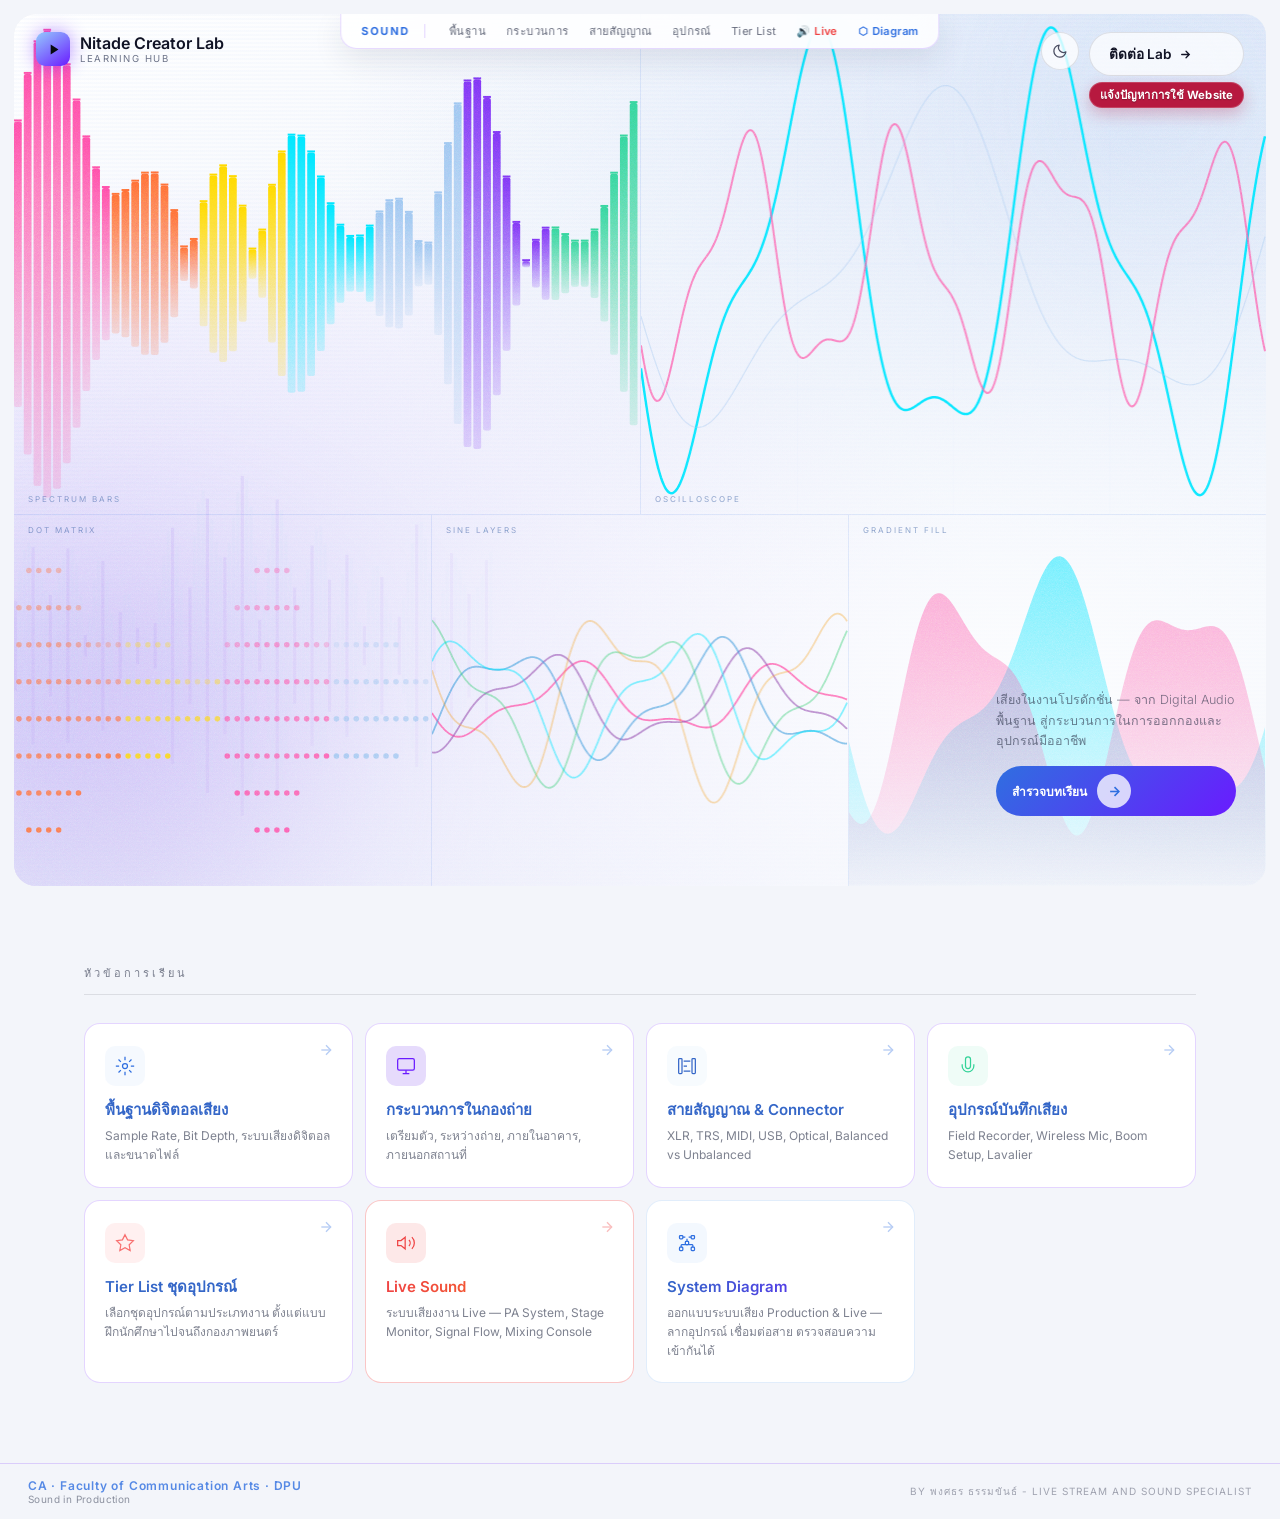
==== commit 46d1ad45: "Remove alpha test badges for public launch" ====
--- a/index.html
+++ b/index.html
@@ -713,7 +713,6 @@
     <svg class="icon-sun" viewBox="0 0 24 24" fill="none" stroke="currentColor" stroke-width="1.8" stroke-linecap="round" stroke-linejoin="round" aria-hidden="true"><circle cx="12" cy="12" r="4"/><path d="M12 2v2M12 20v2M4.9 4.9l1.4 1.4M17.7 17.7l1.4 1.4M2 12h2M20 12h2M4.9 19.1l1.4-1.4M17.7 6.3l1.4-1.4"/></svg>
     <svg class="icon-moon" viewBox="0 0 24 24" fill="none" stroke="currentColor" stroke-width="1.8" stroke-linecap="round" stroke-linejoin="round" aria-hidden="true"><path d="M21 12.5A8.5 8.5 0 1111.5 3 7 7 0 0021 12.5z"/></svg>
   </button>
-  <div class="topnav-alpha">Creator Lab · Alpha Test v.2.0 (ทดสอบระบบ)</div>
 </nav>
 <div id="gearToast" class="gear-toast" role="status" aria-live="polite"></div>
 
@@ -769,20 +768,6 @@
         <a onclick="if(typeof dgSetMode==='function')dgSetMode('production');nav('diagram')" style="color:var(--sky);font-weight:600">⬡ Diagram</a>
       </nav>
 
-      <!-- Alpha badge — sits just below navbar, centered -->
-      <div style="position:absolute;top:44px;left:50%;transform:translateX(-50%);z-index:11;
-        display:flex;align-items:center;gap:6px;
-        background:rgba(239,68,68,.12);border:1px solid rgba(239,68,68,.35);
-        border-radius:0 0 10px 10px;padding:3px 14px 4px;
-        white-space:nowrap;pointer-events:none">
-        <span style="width:6px;height:6px;border-radius:50%;background:#EF4444;
-          display:inline-block;animation:alphaBlink 1.4s ease-in-out infinite"></span>
-        <span style="font-size:9px;letter-spacing:1.5px;text-transform:uppercase;
-          color:rgba(239,68,68,.85);font-weight:600">Creator Lab · Alpha Test v.2.0 (ทดสอบระบบ)</span>
-      </div>
-      <style>
-        @keyframes alphaBlink{0%,100%{opacity:1}50%{opacity:.25}}
-      </style>
 
       <!-- Nitade Creator Lab learning hub badge -->
       <a class="hero-learning-brand" href="https://aohpongsathon-con.github.io/NitadeCreatorLabDPU/"
--- a/assets/fonts/inter.css
+++ b/assets/fonts/inter.css
@@ -313,4 +313,4 @@
   src: url(inter-6.woff2) format('woff2');
   unicode-range: U+0000-00FF, U+0131, U+0152-0153, U+02BB-02BC, U+02C6, U+02DA, U+02DC, U+0304, U+0308, U+0329, U+2000-206F, U+20AC, U+2122, U+2191, U+2193, U+2212, U+2215, U+FEFF, U+FFFD;
 }
-
+
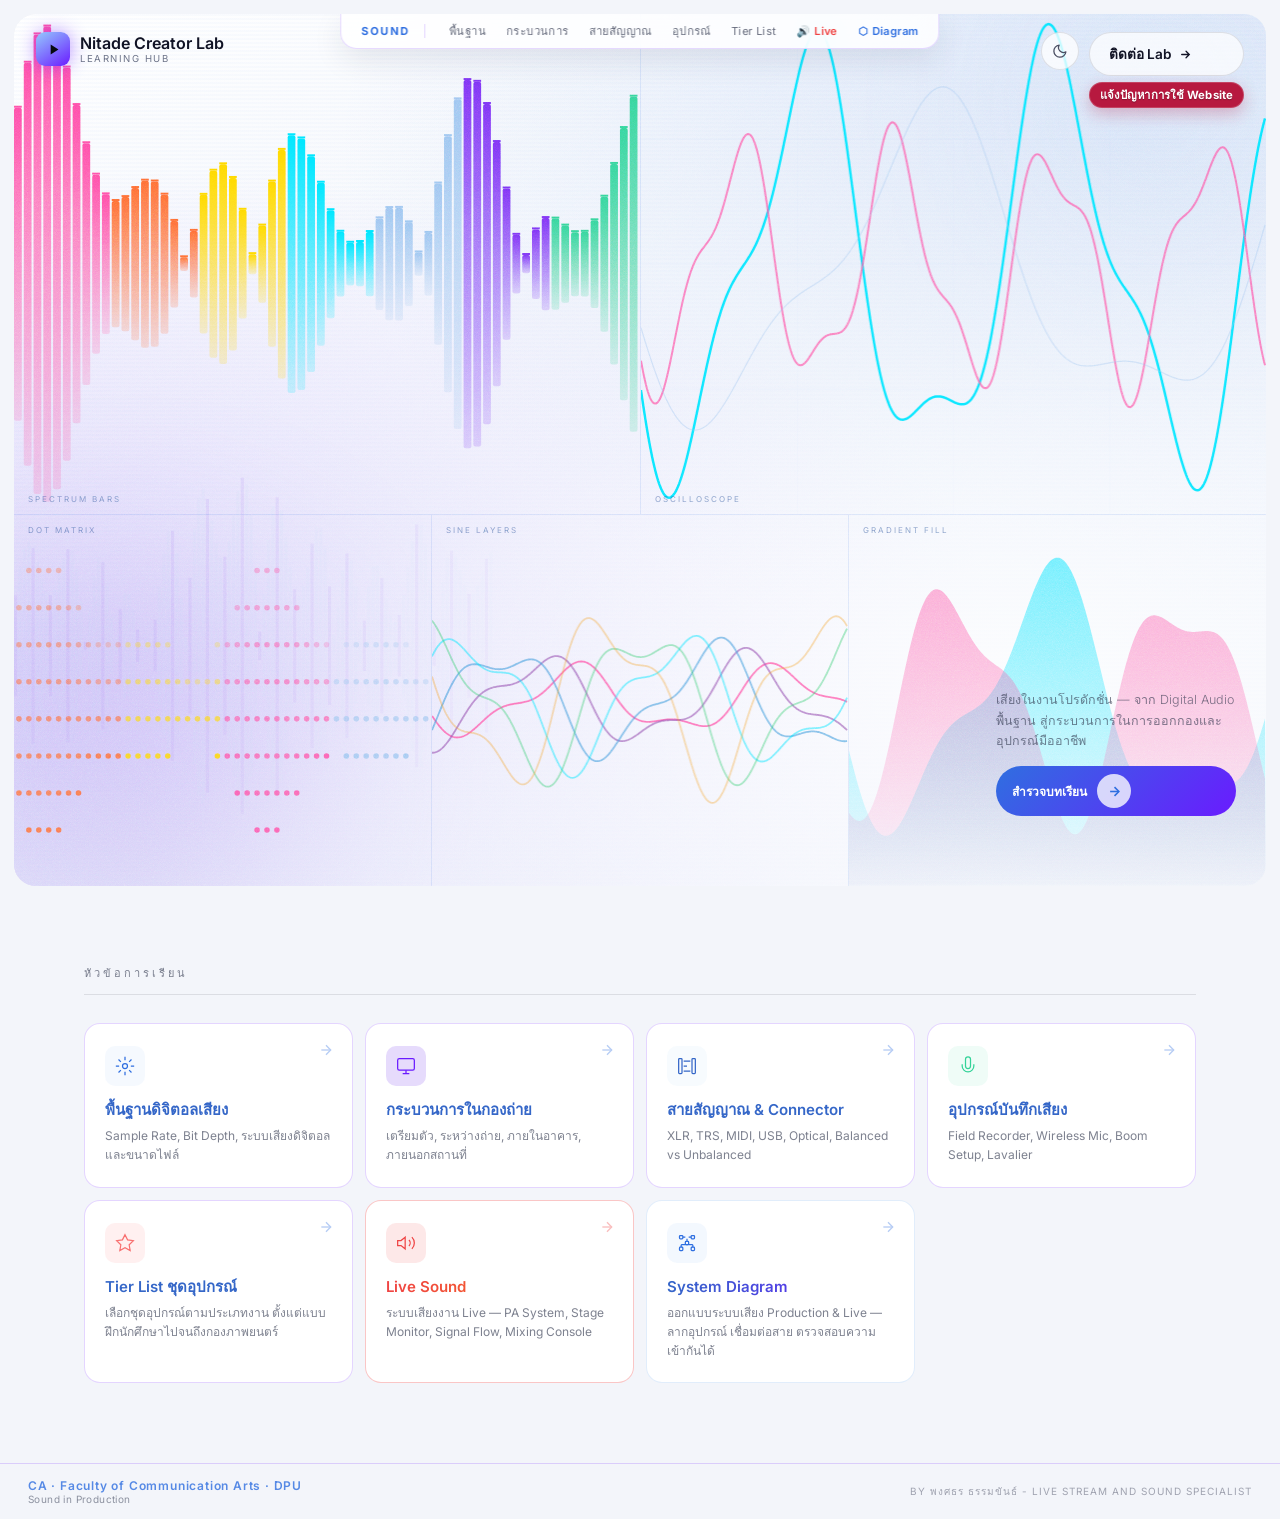
==== commit 0360f6b4: "Add interactive sample-rate conversion learning model" ====
--- a/index.html
+++ b/index.html
@@ -677,6 +677,41 @@
 }
 #waveTransition.wt-active::before{opacity:1}
 </style>
+<style id="srcLabStyles">
+/* Sample-rate conversion teaching model */
+.src-lab{margin:28px 0;padding:24px 0;border-block:1px solid var(--border2);color:var(--text);--src-original:#fb7185;--src-converted:#38bdf8}
+html[data-theme="light"] .src-lab{--src-original:#be123c;--src-converted:#0369a1}
+.src-heading h2{font-size:24px;line-height:1.65;letter-spacing:0;margin:4px 0 8px;overflow-wrap:anywhere}
+.src-heading p,.src-explanations p,.src-takeaway{font-size:14px;line-height:1.85;color:var(--text2)}
+.src-controls{display:flex;flex-wrap:wrap;align-items:end;gap:14px;margin:20px 0 12px}
+.src-controls label{display:flex;flex-direction:column;gap:6px;font-size:13px;color:var(--text2)}
+.src-controls select{min-height:44px;min-width:145px;padding:8px 32px 8px 12px;border:1px solid var(--border2);border-radius:6px;background:var(--card2);color:var(--text);font-size:15px}
+.src-controls .src-check{flex-direction:row;align-items:center;min-height:44px;gap:9px;max-width:100%}
+.src-check input{width:18px;height:18px;flex-shrink:0;accent-color:var(--sky)}
+.src-controls :focus-visible,.src-reference a:focus-visible{outline:2px solid var(--sky);outline-offset:4px}
+.src-direction{font-size:24px;line-height:44px}
+.src-status{font-size:14px;line-height:1.8;min-height:26px;color:var(--sky2);margin:10px 0 16px}
+.src-plots{display:grid;grid-template-columns:repeat(2,minmax(0,1fr));gap:20px}
+.src-plots figure{margin:0;min-width:0}
+.src-plots figcaption{display:flex;flex-wrap:wrap;justify-content:space-between;gap:4px 12px;font-size:14px;line-height:1.7;margin-bottom:8px}
+.src-plots figcaption span{font-size:12px;color:var(--text2)}
+.src-plots canvas{display:block;width:100%;height:224px;background:var(--card1);border:1px solid var(--border2);border-radius:6px}
+.src-legend{display:flex;flex-wrap:wrap;gap:10px 20px;margin:14px 0 8px;font-size:12px;color:var(--text2)}
+.src-legend span{display:flex;align-items:center;gap:7px}
+.src-legend i{display:inline-block;width:9px;height:9px;border-radius:50%;flex-shrink:0}
+.src-original{background:var(--src-original)}.src-converted{background:var(--src-converted)}.src-wave{background:var(--sky)}
+.src-caption,.src-reference{font-size:12px;line-height:1.8;color:var(--text2)}
+.src-metrics{display:grid;grid-template-columns:repeat(4,minmax(0,1fr));gap:16px;margin:20px 0;padding:16px 0;border-block:1px solid var(--border2)}
+.src-metrics dt{font-size:12px;color:var(--text2);line-height:1.8}
+.src-metrics dd{font-size:16px;color:var(--sky2);font-weight:700;line-height:1.8;overflow-wrap:anywhere;margin:3px 0 0}
+.src-explanations{display:grid;grid-template-columns:repeat(2,minmax(0,1fr));gap:24px}
+.src-explanations h3{font-size:16px;line-height:1.8;margin-bottom:8px}
+.src-explanations p+p{margin-top:10px}
+.src-takeaway{margin:20px 0 12px;padding-left:14px;border-left:3px solid var(--sky)}
+.src-reference a{color:var(--sky);text-underline-offset:3px}
+@media(max-width:700px){.src-plots,.src-explanations{grid-template-columns:1fr}.src-metrics{grid-template-columns:repeat(2,minmax(0,1fr))}.src-heading h2{font-size:21px}.src-controls{gap:10px}.src-controls select{min-width:115px}.src-controls .src-check{width:100%}.src-lab{padding:20px 0}}
+
+</style>
 </head>
 <body>
 
@@ -1082,6 +1117,40 @@
     </div>
     <!-- end visualizer -->
 
+    <section class="src-lab" id="srcLab" aria-labelledby="srcHeading">
+      <header class="src-heading">
+        <p class="page-eyebrow">ทดลองแปลง Sample Rate</p>
+        <h2 id="srcHeading">44.1 kHz แปลงเป็น 96 kHz ได้ไหม?</h2>
+        <p>ได้ โดยคำนวณค่าตัวอย่างบนช่วงเวลาใหม่จากข้อมูลเสียงเดิม เรียกว่า Sample Rate Conversion</p>
+      </header>
+      <div class="src-controls">
+        <label>ต้นทาง<select id="srcFrom" aria-label="Sample Rate ต้นทาง"><option value="44100">44.1 kHz</option><option value="48000">48 kHz</option><option value="88200">88.2 kHz</option><option value="96000">96 kHz</option><option value="192000">192 kHz</option></select></label>
+        <span class="src-direction" aria-hidden="true">&#8594;</span>
+        <label>ปลายทาง<select id="srcTo" aria-label="Sample Rate ปลายทาง"><option value="44100">44.1 kHz</option><option value="48000">48 kHz</option><option value="88200">88.2 kHz</option><option value="96000" selected>96 kHz</option><option value="192000">192 kHz</option></select></label>
+        <label class="src-check"><input id="srcOverlay" type="checkbox" checked>ซ้อนจุดต้นฉบับในกราฟหลังแปลง</label>
+      </div>
+      <p class="src-status" id="srcStatus" role="status" aria-live="polite"></p>
+      <div class="src-plots">
+        <figure><figcaption><strong id="srcBeforeTitle">ต้นฉบับ 44.1 kHz</strong><span id="srcBeforeCount"></span></figcaption><canvas id="srcBefore" role="img" aria-label="กราฟคลื่นต้นฉบับและจุดตัวอย่าง"></canvas></figure>
+        <figure><figcaption><strong id="srcAfterTitle">หลังแปลง 96 kHz</strong><span id="srcAfterCount"></span></figcaption><canvas id="srcAfter" role="img" aria-label="กราฟคลื่นหลังแปลงและจุดตัวอย่างที่คำนวณใหม่"></canvas></figure>
+      </div>
+      <div class="src-legend"><span><i class="src-original"></i>จุดต้นฉบับ</span><span><i class="src-converted"></i>จุดหลังแปลง</span><span><i class="src-wave"></i>คลื่นที่สร้างกลับจากข้อมูลเดิม</span></div>
+      <p class="src-caption">แกนตั้ง: Amplitude (สัดส่วนระดับสัญญาณ) · แกนนอน: เวลา 0–1 ms เท่ากันทั้งสองกราฟ<br>แบบจำลองอุดมคติของคลื่น 2 kHz + 5 kHz ซึ่งต่ำกว่า Nyquist ของทุกค่าที่เลือก จุดถี่ขึ้นไม่ได้แปลว่าคลื่นเสียงเดิมมีรายละเอียดเพิ่มขึ้น แบบจำลองนี้ไม่ได้แปลงไฟล์เสียงจริง</p>
+      <dl class="src-metrics" aria-label="ผลของการแปลง">
+        <div><dt>จุดตัวอย่างต่อวินาที</dt><dd id="srcSamples"></dd></div>
+        <div><dt>อัตราส่วนจำนวน samples</dt><dd id="srcRatio"></dd></div>
+        <div><dt>ความยาว / Pitch</dt><dd>เท่าเดิม / เท่าเดิม</dd></div>
+        <div><dt>PCM 1 นาที · Stereo · 24-bit</dt><dd id="srcSize"></dd></div>
+      </dl>
+      <div class="src-explanations">
+        <div><h3 id="srcHowTitle">เมื่อ Upsample เกิดอะไรขึ้น?</h3><p id="srcHow"></p><p id="srcBandwidth"></p></div>
+        <div><h3>คุณภาพและการนำไปใช้</h3><p id="srcAdvice"></p><p>ใช้ตัวแปลง Sample Rate ที่มีคุณภาพ การกรองและการปัดเศษอาจทำให้ค่าตัวอย่างเปลี่ยนเล็กน้อย จึงไม่ควรสรุปว่าทุกวิธีให้ผลเหมือนกันทุกบิต</p></div>
+      </div>
+      <p class="src-takeaway"><strong>จำให้ขึ้นใจ:</strong> Upsample ไม่ใช่การบันทึกใหม่ที่ Sample Rate สูงกว่า ไม่กู้รายละเอียดที่ไม่เคยบันทึก และไม่แก้เสียงแตกหรือ noise เดิม ส่วนการเปลี่ยนแค่ตัวเลข Sample Rate โดยไม่ Resample จะทำให้ความเร็ว ความยาว และ Pitch เปลี่ยน</p>
+      <p class="src-reference">หลักการ: <a href="https://www.mathworks.com/help/signal/ug/signal-resampling.html" target="_blank" rel="noopener noreferrer">Signal Resampling</a> · <a href="https://www.mathworks.com/help/ident/ug/resampling-data.html" target="_blank" rel="noopener noreferrer">Resampling Data</a></p>
+    </section>
+
+
     <div class="content-body" style="margin-top:20px">
       <div class="content-section">
         <h3>Sample Rate ที่นิยมใช้</h3>
@@ -1090,13 +1159,13 @@
           <tr><td><strong>44.1 kHz</strong></td><td>44,100 ครั้ง/วินาที</td><td>มาตรฐาน CD Audio, ฟังเพลงทั่วไป</td></tr>
           <tr class="highlight"><td><strong>48 kHz ✅</strong></td><td>48,000 ครั้ง/วินาที</td><td>มาตรฐานวิดีโอ ภาพยนตร์ บรอดแคสต์ — แนะนำสำหรับงาน Production</td></tr>
           <tr><td><strong>96 kHz</strong></td><td>96,000 ครั้ง/วินาที</td><td>Professional Recording, Sound Design</td></tr>
-          <tr><td><strong>192 kHz</strong></td><td>192,000 ครั้ง/วินาที</td><td>งานระดับ Mastering, ให้รายละเอียดสูงสุดเมื่อดัดแปลง</td></tr>
+          <tr><td><strong>192 kHz</strong></td><td>192,000 ครั้ง/วินาที</td><td>งานเฉพาะทางที่ต้องการอัตราสูง ไม่รับประกันว่าเสียงดีกว่าเสมอ</td></tr>
         </table>
       </div>
       <div class="content-section">
         <h3>ทำไมต้อง 48 kHz สำหรับภาพยนตร์?</h3>
-        <p>มาตรฐาน SMPTE และ EBU กำหนดให้งาน Video Production ใช้ 48 kHz เพื่อให้ไฟล์เสียงซิงก์กับ Frame Rate ของวิดีโอได้อย่างแม่นยำ — กล้อง, NLE Software และ Audio Workstation ทุกตัวรองรับ 48 kHz เป็น Default</p>
-        <p>เมื่อนำ Sample Rate 44.1 kHz ไปรวมกับไทม์โค้ดวิดีโอ จะเกิด Pull-up/Pull-down ที่อาจทำให้เสียงเหลื่อมกับภาพในระยะยาว</p>
+        <p>48 kHz เป็นค่าที่ใช้แพร่หลายในงานวิดีโอและภาพยนตร์ ควรตั้งให้ตรงกับข้อกำหนดของโปรเจกต์และอุปกรณ์เพื่อลดขั้นตอนการแปลง</p>
+        <p>ไฟล์ 44.1 kHz สามารถ Resample เป็น 48 kHz โดยคงความยาวและ Pitch เดิมได้ การใช้คนละ Sample Rate ไม่ได้ทำให้เสียงเหลื่อมโดยอัตโนมัติ และการ Resample ต่างจากการเปลี่ยนความเร็วด้วย Pull-up/Pull-down</p>
       </div>
     </div>
   </div>
@@ -5884,5 +5953,77 @@
 })();
 </script>
 
+<script id="srcLabScript">
+/* Educational ideal band-limited signal, not a production audio resampler. */
+(function(){
+  'use strict';
+  const lab=document.getElementById('srcLab');
+  if(!lab)return;
+  const el=id=>document.getElementById(id);
+  const from=el('srcFrom'),to=el('srcTo'),overlay=el('srcOverlay');
+  const rates=[44100,48000,88200,96000,192000];
+  const format=n=>n.toLocaleString('en-US',{maximumFractionDigits:2});
+  const khz=n=>format(n/1000)+' kHz';
+  const wave=t=>.58*Math.sin(2*Math.PI*2000*t)+.22*Math.sin(2*Math.PI*5000*t+.4);
+  const gcd=(a,b)=>b?gcd(b,a%b):a;
+  let frame=0;
+  function draw(canvas,rate,sourceRate,showSource){
+    const width=canvas.clientWidth,height=canvas.clientHeight;
+    if(!width||!height)return;
+    const dpr=Math.min(window.devicePixelRatio||1,2);
+    canvas.width=Math.round(width*dpr);canvas.height=Math.round(height*dpr);
+    const ctx=canvas.getContext('2d');if(!ctx)return;
+    ctx.setTransform(dpr,0,0,dpr,0,0);
+    const style=getComputedStyle(lab),color=name=>style.getPropertyValue(name).trim();
+    const left=36,right=width-14,top=20,bottom=height-32;
+    const x=t=>left+t/.001*(right-left),y=v=>top+(1-v)*(bottom-top)/2;
+    ctx.font='11px Inter, sans-serif';ctx.lineWidth=1;
+    for(let k=0;k<=4;k++){
+      const t=k*.00025,xx=x(t);
+      ctx.strokeStyle=color('--border2');ctx.beginPath();ctx.moveTo(xx,top);ctx.lineTo(xx,bottom);ctx.stroke();
+      ctx.fillStyle=color('--text2');ctx.textAlign=k===4?'right':k===0?'left':'center';ctx.fillText(format(k*.25),xx,height-12);
+    }
+    [-1,0,1].forEach(v=>{ctx.strokeStyle=color('--border2');ctx.beginPath();ctx.moveTo(left,y(v));ctx.lineTo(right,y(v));ctx.stroke();ctx.fillStyle=color('--text2');ctx.textAlign='right';ctx.fillText(String(v),left-8,y(v)+4);});
+    ctx.strokeStyle=color('--sky');ctx.lineWidth=1.5;ctx.beginPath();
+    for(let i=0;i<=600;i++){const t=i/600*.001;i?ctx.lineTo(x(t),y(wave(t))):ctx.moveTo(x(t),y(wave(t)));}ctx.stroke();
+    function dots(sampleRate,ink,hollow){
+      ctx.strokeStyle=ink;ctx.fillStyle=ink;ctx.lineWidth=1.5;
+      // Half-open interval [0, 1 ms): one dot per actual sample instant.
+      for(let n=0;n<Math.ceil(sampleRate*.001);n++){
+        const t=n/sampleRate;ctx.beginPath();ctx.arc(x(t),y(wave(t)),hollow?3.8:2.3,0,2*Math.PI);hollow?ctx.stroke():ctx.fill();
+      }
+    }
+    dots(rate,color(canvas.id==='srcBefore'?'--src-original':'--src-converted'),false);
+    if(showSource)dots(sourceRate,color('--src-original'),true);
+  }
+  function render(){
+    frame=0;
+    const a=Number(from.value),b=Number(to.value);if(!rates.includes(a)||!rates.includes(b))return;
+    const up=b>a,down=b<a,ratio=b/a,d=gcd(a,b);
+    const set=(id,text)=>{el(id).textContent=text;};
+    set('srcStatus',up?'Upsample: เพิ่มจุดตัวอย่างที่คำนวณจากข้อมูลเดิม':down?'Downsample: กรองความถี่สูงก่อนลดจำนวนจุดตัวอย่าง':'ค่าเท่ากัน: ไม่ต้องแปลง Sample Rate');
+    set('srcBeforeTitle','ต้นฉบับ '+khz(a));set('srcAfterTitle','หลังแปลง '+khz(b));
+    set('srcBeforeCount',Math.ceil(a*.001)+' จุดในช่วง 1 ms');set('srcAfterCount',Math.ceil(b*.001)+' จุดในช่วง 1 ms');
+    set('srcSamples',format(a)+' → '+format(b));set('srcRatio',format(ratio)+' เท่า ('+(b/d)+':'+(a/d)+')');
+    const mb=rate=>format(rate*60*2*3/1000000);
+    set('srcSize',mb(a)+' → '+mb(b)+' MB');
+    set('srcHowTitle',up?'เมื่อ Upsample เกิดอะไรขึ้น?':down?'เมื่อ Downsample เกิดอะไรขึ้น?':'เมื่อใช้ค่าเดิมเกิดอะไรขึ้น?');
+    set('srcHow',up?'ตัวแปลงสร้างค่าตัวอย่างบนตารางเวลาใหม่ด้วย Interpolation และการกรอง ไม่ได้แค่ทำสำเนาหรือแทรกจุดตรงกลางเสมอไป เช่น 44.1 → 96 kHz มีอัตราส่วน 320:147 จุดส่วนใหญ่จึงอยู่คนละเวลากับต้นฉบับ':down?'ต้องใช้ตัวกรอง Anti-aliasing ลดความถี่ที่สูงเกินขอบเขตปลายทางก่อนคำนวณจุดใหม่ เพื่อป้องกันเสียงความถี่สูงพับกลับเป็นความถี่ผิด กราฟนี้ใช้คลื่นต่ำกว่าขอบเขตทั้งสองจึงยังมีรูปร่างเดิม':'จำนวนจุดและตารางเวลาตรงกันอยู่แล้ว ไม่มีประโยชน์จากการ Resample ซ้ำโดยไม่จำเป็น');
+    set('srcBandwidth','Nyquist ต้นทาง '+khz(a/2)+' → ปลายทาง '+khz(b/2)+'. ข้อมูลเสียงเดิมที่รักษาได้มีขอบเขตเชิงทฤษฎีต่ำกว่า '+khz(Math.min(a,b)/2)+(up?' แม้ไฟล์ปลายทางจะรองรับความถี่สูงกว่า แต่ไม่มีข้อมูลเสียงใหม่ในย่านนั้น':'')+'; ตัวกรองจริงมีช่วงเปลี่ยนผ่านจึงไม่ใช่ขอบตัดสมบูรณ์ที่ Nyquist');
+    set('srcAdvice',up?'คุณภาพไม่ดีขึ้นโดยอัตโนมัติ เมื่อแปลงได้ดีเสียงควรใกล้เคียงต้นฉบับ ใช้เมื่อต้องให้ตรงกับโปรเจกต์หรือขั้นตอนประมวลผลที่ต้องการอัตรานี้ ไฟล์ PCM ใหญ่ขึ้น '+format(ratio)+' เท่าเมื่อความยาว จำนวนช่อง และ Bit Depth คงเดิม':down?'เหมาะกับการส่งงานที่กำหนด Sample Rate ต่ำกว่า ไฟล์ PCM เล็กลง แต่ความถี่เหนือขอบเขตใหม่จะถูกตัดทิ้งและ Upsample กลับก็เรียกคืนไม่ได้ คุณภาพที่ได้ขึ้นกับต้นฉบับและตัวกรอง':'คง Sample Rate เดิมได้เมื่อข้อกำหนดของงานรองรับ ขนาดข้อมูล PCM เท่าเดิม โดยไม่รวม header หรือการบีบอัด');
+    draw(el('srcBefore'),a,a,false);draw(el('srcAfter'),b,a,overlay.checked);
+    el('srcBefore').setAttribute('aria-label','ต้นฉบับ '+khz(a)+' มี '+Math.ceil(a*.001)+' จุดในช่วง 0 ถึงก่อน 1 ms');
+    el('srcAfter').setAttribute('aria-label','หลังแปลง '+khz(b)+' มี '+Math.ceil(b*.001)+' จุด คลื่น 2 และ 5 kHz ยังคงเดิม');
+  }
+  function schedule(){if(!frame)frame=requestAnimationFrame(render);}
+  [from,to,overlay].forEach(control=>control.addEventListener('change',schedule));
+  if(window.ResizeObserver)new ResizeObserver(schedule).observe(lab);
+  else window.addEventListener('resize',schedule);
+  new MutationObserver(schedule).observe(document.documentElement,{attributes:true,attributeFilter:['data-theme']});
+  new MutationObserver(schedule).observe(el('page-basics-samplerate'),{attributes:true,attributeFilter:['class']});
+  render();
+})();
+
+</script>
 </body>
 </html>
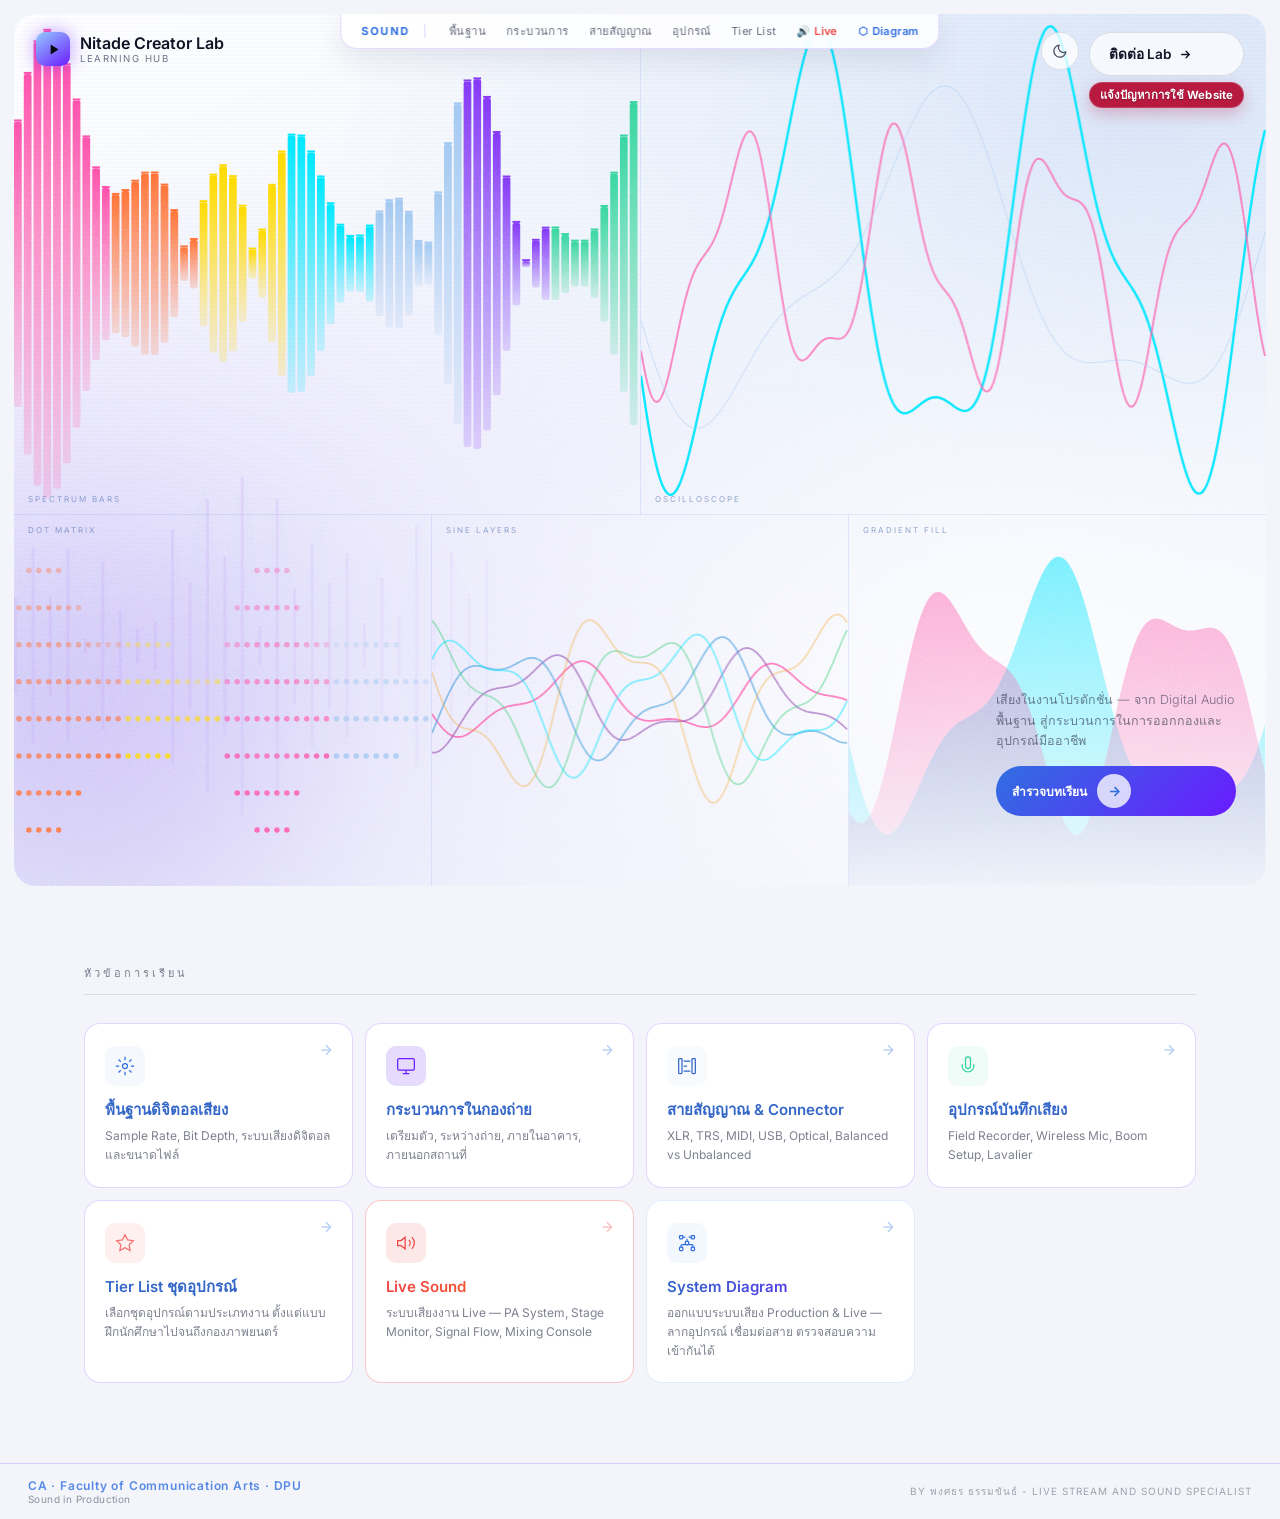
==== commit 23ff4404: "Add interactive bit-depth conversion and float headroom lessons" ====
--- a/index.html
+++ b/index.html
@@ -712,6 +712,23 @@
 @media(max-width:700px){.src-plots,.src-explanations{grid-template-columns:1fr}.src-metrics{grid-template-columns:repeat(2,minmax(0,1fr))}.src-heading h2{font-size:21px}.src-controls{gap:10px}.src-controls select{min-width:115px}.src-controls .src-check{width:100%}.src-lab{padding:20px 0}}
 
 </style>
+<style id="bdcLabStyles">
+.bdc-lab{scroll-margin-top:90px}
+.bdc-lab .bdc-scenario-label{flex:1 1 240px;min-width:0}
+.bdc-lab select{max-width:100%;width:100%}
+.bdc-lab .src-check:has(input:disabled){opacity:.65}
+.bdc-explanations{grid-template-columns:repeat(3,minmax(0,1fr));margin:20px 0}
+.bdc-values{margin:16px 0;border-block:1px solid var(--border2);padding:12px 0}
+.bdc-values summary{cursor:pointer;font-size:14px;line-height:1.8;color:var(--sky)}
+.bdc-values summary:focus-visible{outline:2px solid var(--sky);outline-offset:4px}
+.bdc-table-wrap{overflow-x:auto;margin-top:10px}
+.bdc-values table{table-layout:fixed;width:100%}
+.bdc-values th,.bdc-values td{overflow-wrap:anywhere;font-variant-numeric:tabular-nums}
+.bdc-values th:first-child{width:20%}
+.bdc-footnote{margin:16px 0 12px}
+@media(max-width:700px){.bdc-explanations{grid-template-columns:1fr}.bdc-lab .bdc-scenario-label{flex-basis:100%}.bdc-values th,.bdc-values td{padding:8px 5px;font-size:11px}}
+
+</style>
 </head>
 <body>
 
@@ -1258,8 +1275,50 @@
         <span class="sr-leg-item"><span class="sr-leg-dot" style="background:#34D399"></span>ระดับ Digital ที่บันทึกได้</span>
         <span class="sr-leg-item"><span class="sr-leg-dot" style="background:#F87171"></span>บริเวณที่เสี่ยง Clip</span>
       </div>
-      <div class="bd-meter-note">Bit Depth ไม่ได้เพิ่มความถี่สูงเหมือน Sample Rate แต่เพิ่มความละเอียดของ “ความดัง” และเพิ่มพื้นที่ปลอดภัยเวลาบันทึกเสียงเบา/ดังมาก</div>
+      <div class="bd-meter-note">Bit Depth เกี่ยวกับการแทนค่าระดับสัญญาณ ไม่ได้เปลี่ยน Sample Rate กราฟด้านบนย่อจำนวนระดับเพื่ออธิบายแนวคิด ส่วนแบบจำลองด้านล่างใช้ค่าตัวอย่างจริงของ 16/24-bit PCM และ 32-bit Float</div>
     </div>
+
+    <section class="src-lab bdc-lab" id="bdcLab" aria-labelledby="bdcHeading">
+      <header class="src-heading">
+        <p class="page-eyebrow">ทดลองแปลง Bit Depth</p>
+        <h2 id="bdcHeading">16-bit แปลงเป็น 32-bit Float ได้อะไร?</h2>
+        <p>แปลงได้และเก็บค่าตัวอย่างเดิมได้ครบเมื่อไม่ปรับเสียง แต่ไม่ได้บันทึกรายละเอียดใหม่เพิ่มเข้ามา ประโยชน์หลักคือพื้นที่สำหรับประมวลผลต่อ</p>
+      </header>
+      <div class="src-controls">
+        <label>ต้นทาง<select id="bdcFrom" aria-label="Bit Depth ต้นทาง"><option value="16">16-bit PCM</option><option value="24">24-bit PCM</option><option value="32">32-bit Float</option></select></label>
+        <span class="src-direction" aria-hidden="true">&#8594;</span>
+        <label>ปลายทาง<select id="bdcTo" aria-label="Bit Depth ปลายทาง"><option value="16">16-bit PCM</option><option value="24">24-bit PCM</option><option value="32" selected>32-bit Float</option></select></label>
+        <label class="bdc-scenario-label">สถานการณ์<select id="bdcScenario" aria-label="สถานการณ์แปลง Bit Depth"><option value="convert">แปลงอย่างเดียว</option><option value="gain">เพิ่มเสียง 4 เท่า แล้วลดกลับ</option><option value="quiet">เสียงเบามาก ประมาณ -90 dBFS</option><option value="clipped">ต้นฉบับแตกก่อนบันทึกแล้ว</option></select></label>
+        <label class="src-check"><input id="bdcDither" type="checkbox" disabled>ใช้ TPDF Dither เมื่อลดความละเอียด</label>
+      </div>
+      <p class="src-caption" id="bdcDitherNote">ไม่ต้องใช้ Dither ในการแปลง 16-bit เป็น 32-bit Float</p>
+      <p class="src-status" id="bdcStatus" role="status" aria-live="polite"></p>
+      <div class="src-plots">
+        <figure><figcaption><strong id="bdcBeforeTitle">ต้นฉบับ 16-bit PCM</strong><span>96 samples · 48 kHz</span></figcaption><canvas id="bdcBefore" role="img" aria-label="ค่าตัวอย่างก่อนแปลง Bit Depth"></canvas></figure>
+        <figure><figcaption><strong id="bdcAfterTitle">หลังแปลง 32-bit Float</strong><span id="bdcAfterSub">96 samples เท่าเดิม</span></figcaption><canvas id="bdcAfter" role="img" aria-label="ค่าตัวอย่างหลังแปลง Bit Depth"></canvas></figure>
+      </div>
+      <div class="src-legend"><span><i class="src-original"></i>ค่าต้นฉบับ / เส้นอ้างอิง</span><span><i class="src-converted"></i>ค่าหลังแปลง</span></div>
+      <p class="src-caption" id="bdcGraphNote"></p>
+      <dl class="src-metrics">
+        <div><dt>ข้อมูลเสียง 1 นาที · Stereo · 48 kHz</dt><dd id="bdcSize"></dd></div>
+        <div><dt>จำนวน samples / Pitch / ระยะเวลา</dt><dd>เท่าเดิมทั้งหมด</dd></div>
+        <div><dt>ผลต่างสูงสุดจากค่าต้นฉบับ</dt><dd id="bdcError"></dd></div>
+        <div><dt>Samples ที่ล้นขอบเขตขณะเขียนไฟล์</dt><dd id="bdcClips"></dd></div>
+      </dl>
+      <details class="bdc-values"><summary>ดูค่าตัวอย่างจริงก่อนและหลังแปลง</summary><div class="bdc-table-wrap"><table class="info-table"><thead><tr><th>Sample</th><th>ต้นฉบับ</th><th>ผลลัพธ์</th></tr></thead><tbody id="bdcValues"></tbody></table></div></details>
+      <div class="src-explanations bdc-explanations">
+        <div><h3>สิ่งที่ได้</h3><p id="bdcGain"></p></div>
+        <div><h3>สิ่งที่เสีย / สิ่งที่ไม่ได้คืน</h3><p id="bdcLoss"></p></div>
+        <div><h3>เหมาะกับงานแบบไหน?</h3><p id="bdcUse"></p></div>
+      </div>
+      <p class="src-takeaway" id="bdcLesson"></p>
+      <div class="src-explanations">
+        <div><h3>32-bit Float ต่างจาก 32-bit Integer</h3><p>ตัวอย่างนี้ใช้ Float ซึ่งมีความแม่นยำของเลขนัยสำคัญประมาณ 24 บิตและมี exponent เพื่อขยายช่วงค่า ไม่ใช่ 32 บิตความละเอียดแบบจำนวนเต็มที่กระจายเท่ากันทั้งช่วง Float เก็บค่าดิจิทัลเกิน 0 dBFS ได้ แต่ก่อนส่งออกเป็น Integer หรือเล่นผ่านอุปกรณ์ต้องปรับระดับให้เหมาะสม</p></div>
+        <div><h3>ลำดับงานที่แนะนำ</h3><p>เก็บต้นฉบับไว้ → ตัดต่อและมิกซ์ในระบบ Float ที่โปรแกรมรองรับ → ตรวจ Peak / True Peak และระดับเสียง → ส่งออกตามข้อกำหนด ใช้ Dither ตอนลดความละเอียดครั้งสุดท้ายเมื่อจำเป็น ไม่ใส่ซ้ำทุกครั้งที่บันทึก และตรวจว่าโปรแกรมปลายทางรองรับ Float</p></div>
+      </div>
+      <p class="src-caption bdc-footnote">แบบจำลองคำนวณค่าตัวอย่างดิจิทัลเพื่อการเรียนรู้ ไม่ได้แปลงหรือเล่นไฟล์เสียงจริง ขนาดไฟล์เป็นข้อมูล PCM / IEEE Float ไม่รวม header หรือการบีบอัด การเปลี่ยนรูปแบบไฟล์ไม่เท่ากับการอัดใหม่ด้วยเครื่องบันทึก 32-bit Float และไม่ป้องกันไมโครโฟน ภาค Analog หรือปลั๊กอินที่มีข้อจำกัดจากการ Clip</p>
+      <p class="src-reference">อ้างอิง: <a href="https://helpx.adobe.com/audition/desktop/editing-audio-files/converting-sample-types.html" target="_blank" rel="noopener noreferrer">Adobe: Convert Sample Types</a> · <a href="https://manual.audacityteam.org/man/dither.html" target="_blank" rel="noopener noreferrer">Audacity: Dither</a> · <a href="https://doxy.audacityteam.org/_sample_format_8cpp.html" target="_blank" rel="noopener noreferrer">Audacity: Sample Format Conversion</a></p>
+    </section>
 
     <div class="content-body">
       <div class="content-section">
@@ -1268,13 +1327,13 @@
           <tr><th>Bit Depth</th><th>Dynamic Range</th><th>ใช้งาน</th></tr>
           <tr><td><strong>16-bit</strong></td><td>~96 dB</td><td>มาตรฐาน CD Audio</td></tr>
           <tr class="highlight"><td><strong>24-bit ✅</strong></td><td>~144 dB</td><td>มาตรฐานการบันทึกเสียงและทำเพลง/ภาพยนตร์ปัจจุบัน</td></tr>
-          <tr><td><strong>32-bit Float</strong></td><td>ไม่จำกัด</td><td>เทคโนโลยีใหม่ในเครื่องอัดภาคสนาม แทบเป็นไปไม่ได้ที่เสียงจะ Clip</td></tr>
+          <tr><td><strong>32-bit Float</strong></td><td>ช่วงค่ากว้างมาก แต่มีขอบเขต</td><td>ไฟล์กลางสำหรับประมวลผล และเครื่องบันทึกที่รองรับ; ภาค Analog ยัง Clip ได้</td></tr>
         </table>
       </div>
       <div class="content-section">
         <h3>ทำไม 32-bit Float ถึงพิเศษ?</h3>
-        <p>32-bit Float ใช้ระบบทศนิยมลอยตัว (Floating Point) แทนที่จะเป็นจำนวนเต็ม (Integer) ทำให้ Dynamic Range แทบไม่จำกัด — แม้เสียงดังมากจนเกิน 0 dBFS ใน Monitor ข้อมูลที่บันทึกไว้ยังคงสมบูรณ์ สามารถนำไป Adjust ใน Post-Production ได้</p>
-        <p>เครื่องที่รองรับ 32-bit Float เช่น Zoom F6, RØDE Wireless GO II, Saramonic Blink 500 Pro, DJI Mic3</p>
+        <p>32-bit Float ใช้เลขทศนิยมลอยตัว เก็บค่าดิจิทัลเกิน 0 dBFS ได้ จึงลดระดับภายหลังได้หากข้อมูลยังไม่ถูก Clip มาก่อน แต่ช่วงค่ามีขอบเขตและความแม่นยำไม่ได้เท่ากับ 32-bit Integer</p>
+        <p>การบันทึก 32-bit Float ต้องตรวจสเปกของอุปกรณ์และโหมดบันทึกแต่ละรุ่น การ Export ไฟล์ 16-bit เป็น Float ไม่ได้เปลี่ยนขีดจำกัดของไมโครโฟน ภาคขยาย หรือ ADC ที่ใช้บันทึกต้นฉบับ</p>
       </div>
     </div>
   </div>
@@ -6025,5 +6084,86 @@
 })();
 
 </script>
+<script id="bdcLabScript">
+/* Numerical teaching example: normalized signed PCM and IEEE binary32. */
+(function(){
+  'use strict';
+  const lab=document.getElementById('bdcLab');if(!lab)return;
+  const el=id=>document.getElementById(id);
+  const from=el('bdcFrom'),to=el('bdcTo'),scenario=el('bdcScenario'),dither=el('bdcDither');
+  const label=b=>b===32?'32-bit Float':b+'-bit PCM';
+  const fmt=n=>n.toLocaleString('en-US',{maximumFractionDigits:2});
+  function pcm(x,bits){const scale=2**(bits-1);return Math.max(-scale,Math.min(scale-1,Math.round(x*scale)))/scale;}
+  const encode=(x,bits)=>bits===32?Math.fround(x):pcm(x,bits);
+  let frame=0;
+  function model(a,b,mode,useDither){
+    const input=[],output=[];let clipped=0,seed=7321;
+    // A fixed seed makes the TPDF demonstration repeatable when resizing.
+    const random=()=>{seed=(Math.imul(seed,1664525)+1013904223)>>>0;return seed/4294967296;};
+    const gain=mode==='gain'?4:1;
+    for(let n=0;n<96;n++){
+      const sine=Math.sin(2*Math.PI*1000*n/48000);
+      let x=(mode==='quiet'?10**(-90/20):.8)*sine;
+      if(mode==='clipped')x=Math.max(-.5,Math.min(.5,x));
+      x=encode(x,a);input.push(x);
+      let y=x*gain;
+      if(useDither&&b!==32)y+=(random()-random())/(2**(b-1));
+      if(b!==32&&(y < -1 || y > 1-1/(2**(b-1))))clipped++;
+      // The saved intermediate uses the destination format; attenuation is in float.
+      output.push(encode(y,b)/gain);
+    }
+    return {input,output,clipped,error:Math.max(...input.map((v,i)=>Math.abs(v-output[i])))};
+  }
+  function draw(canvas,values,reference,quiet){
+    const w=canvas.clientWidth,h=canvas.clientHeight;if(!w||!h)return;
+    const dpr=Math.min(window.devicePixelRatio||1,2);canvas.width=Math.round(w*dpr);canvas.height=Math.round(h*dpr);
+    const ctx=canvas.getContext('2d');if(!ctx)return;ctx.setTransform(dpr,0,0,dpr,0,0);
+    const style=getComputedStyle(lab),color=k=>style.getPropertyValue(k).trim();
+    const left=quiet?53:35,right=w-14,top=18,bottom=h-32,limit=quiet?.0001:1;
+    const x=i=>left+i/96*(right-left),y=v=>top+(limit-v)/(limit*2)*(bottom-top);
+    ctx.font='11px Inter, sans-serif';ctx.lineWidth=1;
+    [-1,0,1].forEach(v=>{ctx.strokeStyle=color('--border2');ctx.beginPath();ctx.moveTo(left,y(v*limit));ctx.lineTo(right,y(v*limit));ctx.stroke();ctx.textAlign='right';ctx.fillStyle=color('--text2');ctx.fillText(quiet&&v?v+'e-4':String(v),left-6,y(v*limit)+4);});
+    for(let i=0;i<=4;i++){const xx=left+i/4*(right-left);ctx.strokeStyle=color('--border2');ctx.beginPath();ctx.moveTo(xx,top);ctx.lineTo(xx,bottom);ctx.stroke();ctx.textAlign=i===4?'right':i===0?'left':'center';ctx.fillStyle=color('--text2');ctx.fillText(String(i*.5),xx,h-12);}
+    function plot(data,ink,dashed,dots){ctx.strokeStyle=ink;ctx.lineWidth=1.5;ctx.setLineDash(dashed?[4,3]:[]);ctx.beginPath();data.forEach((v,i)=>i?ctx.lineTo(x(i),y(v)):ctx.moveTo(x(i),y(v)));ctx.stroke();ctx.setLineDash([]);if(dots){ctx.fillStyle=ink;data.forEach((v,i)=>{ctx.beginPath();ctx.arc(x(i),y(v),2,0,Math.PI*2);ctx.fill();});}}
+    if(reference)plot(reference,color('--src-original'),true,false);
+    plot(values,color(reference?'--src-converted':'--src-original'),false,true);
+  }
+  function render(){
+    frame=0;
+    const a=Number(from.value),b=Number(to.value),mode=scenario.value;
+    if(![16,24,32].includes(a)||![16,24,32].includes(b))return;
+    const reduction=b!==32&&(a===32||a>b);
+    const canDither=reduction;dither.disabled=!canDither;
+    if(!canDither)dither.checked=false;
+    const useDither=canDither&&dither.checked,result=model(a,b,mode,useDither);
+    const set=(id,text)=>el(id).textContent=text;
+    set('bdcDitherNote',canDither?'TPDF Dither เติม noise ระดับต่ำก่อนปัดค่า เพื่อลดความเพี้ยนที่สัมพันธ์กับสัญญาณ แลกกับ noise floor ที่สูงขึ้นเล็กน้อย ไม่ได้ป้องกัน Clipping':'การคงหรือเพิ่มความละเอียดในตัวอย่างนี้ไม่จำเป็นต้องใส่ Dither');
+    set('bdcBeforeTitle','ต้นฉบับ '+label(a));set('bdcAfterTitle','ปลายทาง '+label(b));
+    set('bdcAfterSub',mode==='gain'?'ผลหลังลดกลับในระบบ Float':'96 samples เท่าเดิม');
+    const size=bits=>fmt(48000*60*2*(bits/8)/1e6);
+    set('bdcSize',size(a)+' → '+size(b)+' MB ('+fmt(b/a)+' เท่า)');
+    set('bdcError',result.error===0?'0 (ค่าตัวอย่างตรงกัน)':result.error.toExponential(3));
+    set('bdcClips',result.clipped+' / 96');
+    set('bdcStatus',mode==='gain'?(result.clipped?'มี Clipping ขณะเขียนเป็น Integer: ลดกลับแล้วคลื่นส่วนที่ถูกตัดไม่กลับคืน':'เก็บค่าเกิน 0 dBFS ใน Float ได้: ลดกลับแล้วรักษาคลื่นในตัวอย่างนี้ได้'):mode==='clipped'?'ต้นฉบับถูกตัดยอดก่อนแปลง: เปลี่ยน Bit Depth แล้วก็ยังแตก':result.error===0?'ค่าตัวอย่างก่อน–หลังตรงกัน: ไม่ได้สร้างรายละเอียดเสียงใหม่':'ค่าตัวอย่างเปลี่ยนจากการปัดค่า'+(useDither?' และ Dither':''));
+    set('bdcGraphNote','แกนตั้ง: ค่าระดับสัญญาณแบบ normalized'+(mode==='quiet'?' (ขยายสเกลเป็น ±0.0001 เพื่อดูเสียงเบา)':' (±1 เทียบกับขอบเขต Integer)')+' · แกนนอน: เวลา 0–2 ms เท่ากัน จุดคือค่าตัวอย่างจริง เส้นเชื่อมมีไว้เทียบค่า ไม่ใช่รูปคลื่น Analog ที่เครื่องเล่นสร้างกลับ'+(mode==='gain'?' ขั้นตอน: ต้นฉบับ → Gain ×4 (ประมาณ +12 dB) → เขียนรูปแบบปลายทาง → ลด ×0.25 ใน Float; กราฟขวาคือผลหลังลดกลับ':'')+'.');
+    set('bdcGain',b===32?'ได้รูปแบบ Float สำหรับส่งต่อไปตัดต่อ มิกซ์ ใส่ EQ หรือปรับ Gain โดยรองรับค่าระหว่างประมวลผลเกิน 0 dBFS ค่าตัวอย่าง 16/24-bit Integer สามารถแทนใน Float32 ได้ตรงเมื่อแปลงอย่างเดียว':b>a?'ได้พื้นที่ค่าระดับเสียงที่ละเอียดขึ้นสำหรับงานต่อไป ค่าต้นฉบับ 16-bit แทนใน 24-bit ได้ตรง แต่จุดข้อมูลเดิมยังมีรายละเอียดเท่าเดิม':b===a?'ได้รูปแบบเดิม หากไม่ประมวลผลก็ไม่มีประโยชน์จากการแปลงซ้ำ':'ได้ไฟล์เล็กลงและรูปแบบ Integer สำหรับส่งมอบตามข้อกำหนดของงาน');
+    set('bdcLoss',b===32?'ไฟล์ใหญ่ขึ้นเมื่อมาจาก 16/24-bit และอุปกรณ์บางชนิดไม่รองรับ Float ไม่ได้ลด noise เดิม เพิ่มรายละเอียดที่หายไป หรือซ่อม Clipping ที่เกิดก่อนแปลง การแปลงอย่างเดียวจาก Integer ไม่สูญเสียค่าตัวอย่างเดิม':reduction?'ความละเอียดของค่าตัวอย่างลดลง เกิดการปัดค่าและอาจมี noise เพิ่มจาก Dither; ค่าที่เกินช่วง Integer จะ Clip ต้องลดระดับก่อนส่งออก รายละเอียดที่ตัดทิ้งไม่กลับมาเมื่อเพิ่มบิตภายหลัง':b>a?'ใช้พื้นที่เพิ่ม แต่คุณภาพต้นฉบับไม่ดีขึ้นเอง และ Integer ยังเก็บค่าที่เกิน 0 dBFS ไม่ได้':'ไม่มีการสูญเสียเพิ่มจากการคงรูปแบบเพียงอย่างเดียว แต่ขั้นตอนประมวลผลยังทำให้ Clip หรือเปลี่ยนค่าได้');
+    set('bdcUse',b===32?'ไฟล์กลางระหว่างตัดต่อเสียงภาพยนตร์ สารคดี Podcast งานมิกซ์ และ Sound Design ที่ต้องประมวลผลต่อ โปรแกรมหลายตัวคำนวณภายในแบบ Float อยู่แล้ว จึงไม่จำเป็นต้องแปลงทุกไฟล์เองก่อนนำเข้า':b===24?'ส่งไฟล์ WAV ให้ทีม Post-production / มิกซ์ หรือส่งมอบ 24-bit ตามสเปก โดยตรวจระดับ Peak ก่อน Export; การแปลงไฟล์ 16-bit ไม่ทำให้ได้รายละเอียดเหมือนอัด 24-bit ตั้งแต่ต้น':'ส่งงานที่ระบุ 16-bit หรือทำ Audio CD ซึ่งต้องใช้ 44.1 kHz ด้วย ตัวอย่างนี้คงที่ 48 kHz จึงยังไม่ใช่ไฟล์ CD-ready; ลด Bit Depth หลังทำงานเสร็จและพิจารณา Dither');
+    const conversionLesson=reduction?'ลดความละเอียดเพื่อส่งมอบงาน ต้องตรวจระดับเสียงและพิจารณา Dither ก่อน Export':a===b?'คงรูปแบบเดิม ไม่ได้เพิ่มหรือลดความละเอียดจากการแปลงอย่างเดียว':'เพิ่มพื้นที่ทำงาน แต่ไม่เพิ่มรายละเอียดต้นฉบับ';
+    set('bdcLesson',mode==='gain'?'บทเรียน: Headroom ของ Float ช่วยเก็บค่าที่ล้นระหว่างคำนวณหรือในไฟล์กลางได้ ต้องลดระดับก่อนเล่นจริงหรือส่งออก Integer และไม่รับประกันว่าปลั๊กอินหรือภาค Analog จะไม่ Clip':mode==='quiet'?'บทเรียน: เพิ่มบิตไม่ทำให้ขั้นความละเอียดที่สูญเสียไปแล้วกลับมา เสียงเบาที่ถูก quantize ใน 16-bit ยังคงค่าเดิมเมื่อย้ายไป Float; Dither ตอนลดบิตช่วยลดความเพี้ยน แต่ไม่ทำให้กราฟตรงต้นฉบับทุกจุด':mode==='clipped'?'บทเรียน: การแปลงเป็น 32-bit Float ไม่ใช่การซ่อมเสียงแตก ยอดที่ถูกตัดในไมโครโฟน ภาค Analog หรือไฟล์ต้นฉบับไม่มีข้อมูลให้รูปแบบใหม่เรียกคืน':'บทเรียน: '+label(a)+' → '+label(b)+' '+conversionLesson+' โดยไม่เปลี่ยน Sample Rate จำนวน samples ความยาว หรือ Pitch');
+    const body=el('bdcValues');body.replaceChildren();
+    [0,7,12,25,37,60].forEach(i=>{const row=document.createElement('tr');[String(i),result.input[i].toPrecision(9),result.output[i].toPrecision(9)].forEach(value=>{const cell=document.createElement('td');cell.textContent=value;row.appendChild(cell);});body.appendChild(row);});
+    draw(el('bdcBefore'),result.input,null,mode==='quiet');draw(el('bdcAfter'),result.output,result.input,mode==='quiet');
+    el('bdcAfter').setAttribute('aria-label',label(b)+' '+el('bdcStatus').textContent+' ผลต่างสูงสุด '+el('bdcError').textContent);
+  }
+  const schedule=()=>{if(!frame)frame=requestAnimationFrame(render);};
+  [from,to,scenario,dither].forEach(control=>control.addEventListener('change',schedule));
+  if(window.ResizeObserver)new ResizeObserver(schedule).observe(lab);else window.addEventListener('resize',schedule);
+  new MutationObserver(schedule).observe(document.documentElement,{attributes:true,attributeFilter:['data-theme']});
+  new MutationObserver(schedule).observe(el('page-basics-bitdepth'),{attributes:true,attributeFilter:['class']});
+  render();
+})();
+
+</script>
 </body>
 </html>
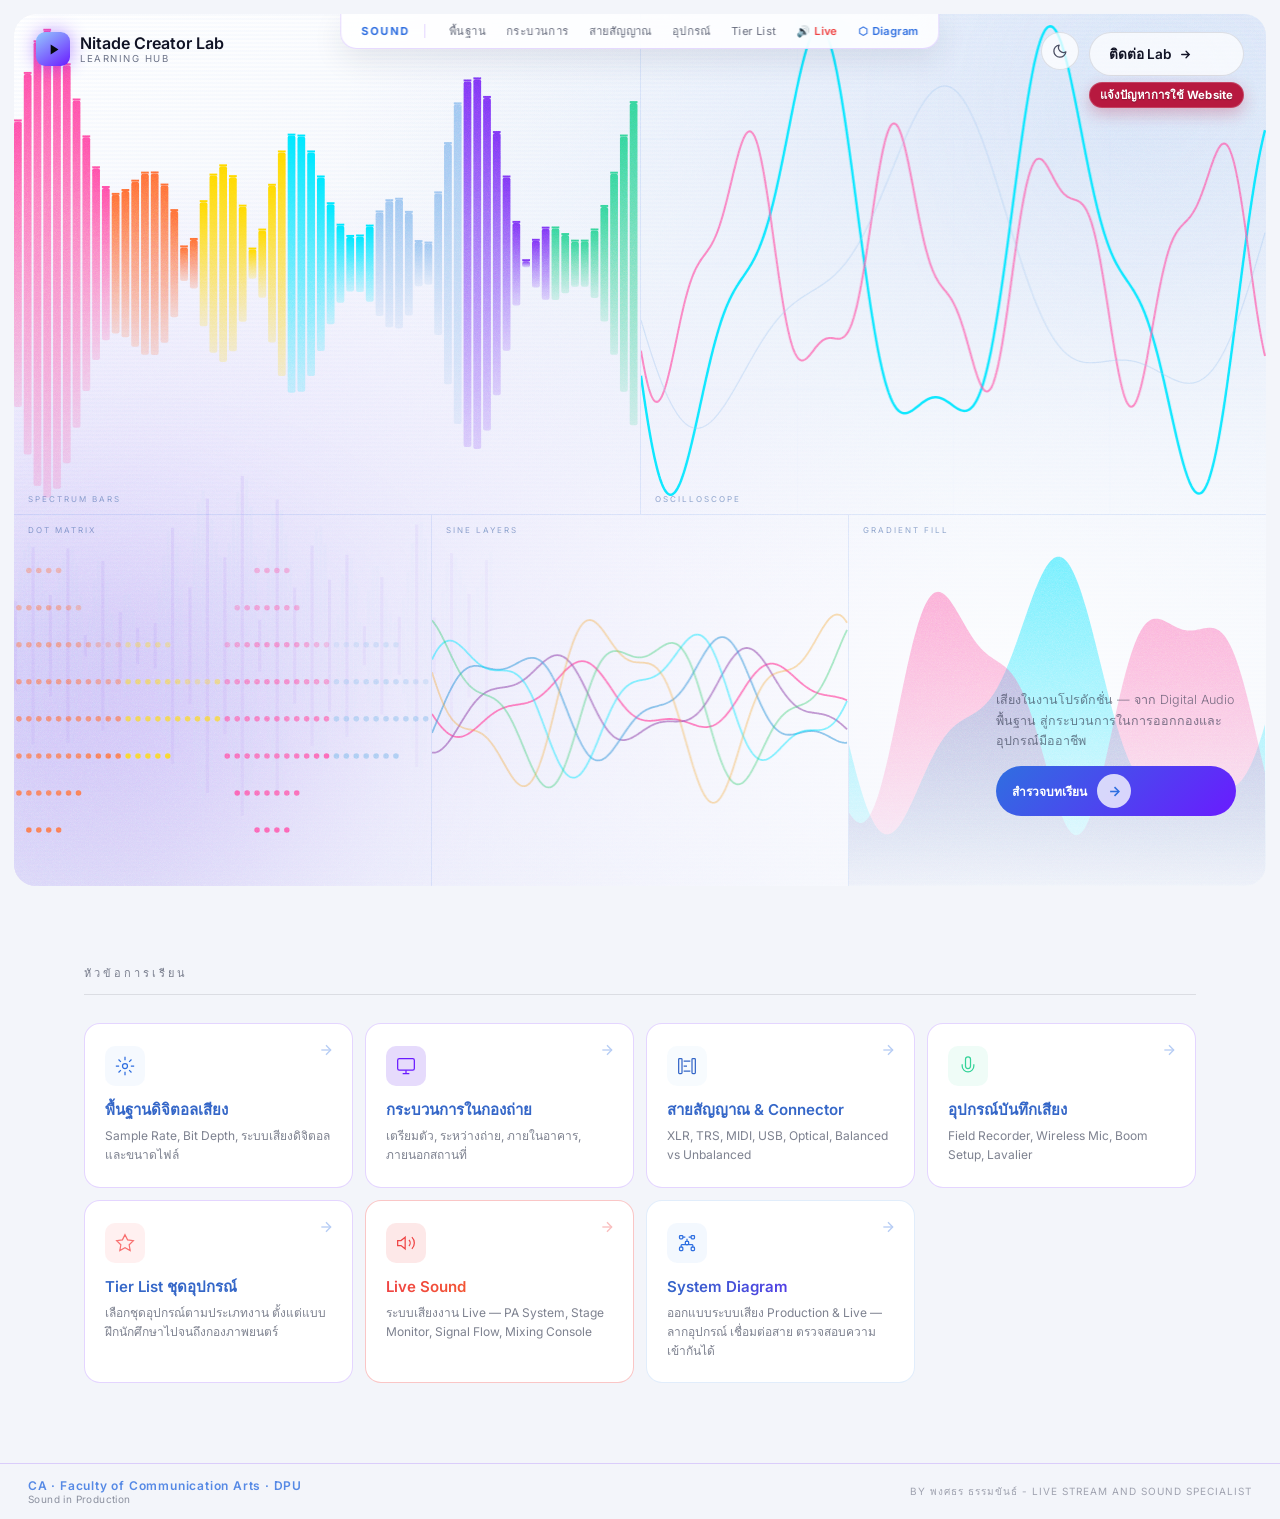
==== commit a87aee27: "Compare widened 16-bit audio with native 24-bit recording" ====
--- a/index.html
+++ b/index.html
@@ -1318,6 +1318,43 @@
       </div>
       <p class="src-caption bdc-footnote">แบบจำลองคำนวณค่าตัวอย่างดิจิทัลเพื่อการเรียนรู้ ไม่ได้แปลงหรือเล่นไฟล์เสียงจริง ขนาดไฟล์เป็นข้อมูล PCM / IEEE Float ไม่รวม header หรือการบีบอัด การเปลี่ยนรูปแบบไฟล์ไม่เท่ากับการอัดใหม่ด้วยเครื่องบันทึก 32-bit Float และไม่ป้องกันไมโครโฟน ภาค Analog หรือปลั๊กอินที่มีข้อจำกัดจากการ Clip</p>
       <p class="src-reference">อ้างอิง: <a href="https://helpx.adobe.com/audition/desktop/editing-audio-files/converting-sample-types.html" target="_blank" rel="noopener noreferrer">Adobe: Convert Sample Types</a> · <a href="https://manual.audacityteam.org/man/dither.html" target="_blank" rel="noopener noreferrer">Audacity: Dither</a> · <a href="https://doxy.audacityteam.org/_sample_format_8cpp.html" target="_blank" rel="noopener noreferrer">Audacity: Sample Format Conversion</a></p>
+    </section>
+
+    <section class="src-lab bdc-lab" id="bdrLab" aria-labelledby="bdrHeading">
+      <header class="src-heading">
+        <p class="page-eyebrow">แปลงไฟล์ VS บันทึกตั้งแต่ต้น</p>
+        <h2 id="bdrHeading">เป็นไฟล์ 24-bit เหมือนกัน แต่ข้อมูลข้างในเท่ากันไหม?</h2>
+        <p>ใช้สัญญาณก่อนบันทึกเดียวกัน เทียบสองเส้นทาง: อัดเป็น 16-bit แล้วแปลงเป็น 24-bit กับอัดเป็น 24-bit ตั้งแต่ต้น โดยคง Sample Rate ที่ 48 kHz</p>
+      </header>
+      <div class="src-controls">
+        <label>ระดับสัญญาณก่อนบันทึก (Peak)<select id="bdrLevel" aria-label="ระดับเสียงในการเปรียบเทียบการบันทึก"><option value="-6">-6 dBFS · ระดับปกติ</option><option value="-60">-60 dBFS · เสียงเบา</option><option value="-90" selected>-90 dBFS · เสียงเบามาก</option><option value="-110">-110 dBFS · รายละเอียดจางมาก</option></select></label>
+        <label class="src-check"><input type="checkbox" id="bdrErrors">ดูความคลาดเคลื่อนจากสัญญาณก่อนบันทึก</label>
+      </div>
+      <p class="src-status" id="bdrStatus" role="status" aria-live="polite"></p>
+      <div class="src-plots">
+        <figure><figcaption><strong>อัด 16-bit → แปลงเป็น 24-bit</strong><span>รายละเอียดเดิมยังจำกัดที่ 16-bit</span></figcaption><canvas id="bdrPadded" role="img" aria-label="กราฟไฟล์ 16-bit ที่แปลงเป็น 24-bit"></canvas></figure>
+        <figure><figcaption><strong>อัด 24-bit ตั้งแต่ต้น</strong><span>Quantize ละเอียดตั้งแต่รับสัญญาณ</span></figcaption><canvas id="bdrNative" role="img" aria-label="กราฟไฟล์ที่บันทึกเป็น 24-bit ตั้งแต่ต้น"></canvas></figure>
+      </div>
+      <div class="src-legend"><span><i class="src-original"></i>16 → 24-bit</span><span><i class="src-converted"></i>24-bit ตั้งแต่ต้น</span><span><i class="src-wave"></i>เส้นอ้างอิงก่อน Quantize</span></div>
+      <p class="src-caption" id="bdrScale"></p>
+      <dl class="src-metrics">
+        <div><dt>ขั้นความละเอียดของ 24-bit เทียบ 16-bit</dt><dd>เล็กลง 256 เท่า</dd></div>
+        <div><dt>ส่วนต่าง SNR ทางทฤษฎีของ ADC อุดมคติ</dt><dd>ประมาณ 48 dB</dd></div>
+        <div><dt>16 → 24-bit · RMS error ในตัวอย่างนี้</dt><dd id="bdrError16"></dd></div>
+        <div><dt>24-bit ตั้งแต่ต้น · RMS error ในตัวอย่างนี้</dt><dd id="bdrError24"></dd></div>
+      </dl>
+      <p class="src-caption">RMS error คือขนาดความคลาดเคลื่อนเฉลี่ยแบบรากกำลังสองเทียบสัญญาณก่อน Quantize ในช่วง 2 ms นี้ หน่วยเป็น Amplitude normalized และยิ่งต่ำยิ่งใกล้ค่าอ้างอิง ส่วนต่างประมาณ 48 dB มาจาก 6.02 × (24 − 16) ในโมเดล Quantization noise มาตรฐาน ไม่ใช่ผลการวัดเครื่องจริงหรือความดังที่เพิ่มขึ้น</p>
+      <div class="src-explanations">
+        <div><h3>แปลงเป็น 24-bit แล้วได้อะไร?</h3><p>ได้รูปแบบไฟล์ตรงตามสเปกและพื้นที่ละเอียดขึ้นสำหรับประมวลผลต่อ แต่ค่าเสียงเดิมไม่ละเอียดขึ้น ในการขยาย Integer โดยไม่ปรับเสียงหรือใส่ Dither รหัส 16-bit จะคูณ 256 ทำให้ 8 บิตล่างเป็นศูนย์ ค่าระดับสัญญาณจริงยังเท่าเดิม เช่น 12345/32768 = 3160320/8388608</p></div>
+        <div><h3>อัด 24-bit ตั้งแต่ต้นต่างอย่างไร?</h3><p>มี 16,777,216 รหัสระดับสัญญาณ แทน 65,536 รหัสของ 16-bit จึงลดความคลาดเคลื่อนจาก Quantization และเก็บสัญญาณเบาได้ละเอียดกว่าในระบบอุดมคติ ไม่ใช่เสียงดีขึ้น 256 เท่า และไม่ใช่ความละเอียดที่เพิ่มด้วยการแปลงไฟล์ย้อนหลังได้</p></div>
+      </div>
+      <p class="src-takeaway" id="bdrLesson"></p>
+      <div class="src-explanations">
+        <div><h3>ได้ยินต่างกันมากไหม?</h3><p>ในการฟังทั่วไป ถ้า 16-bit บันทึกระดับเหมาะสมและระบบมี noise อยู่แล้ว อาจฟังแยกได้ยาก ประโยชน์ของการอัด 24-bit ชัดขึ้นเมื่อมีเสียงเบา ช่วงไดนามิกกว้าง หรือต้องเร่ง Gain ใน Post ความต่างจริงขึ้นกับไมโครโฟน ปรีแอมป์ ADC สภาพแวดล้อม และระบบฟัง ไม่ใช่ Bit Depth เพียงตัวเดียว</p></div>
+        <div><h3>เลือกใช้กับงานไหน?</h3><p>งานอัดบทสนทนา สารคดี บรรยากาศ และดนตรีที่ต้องเผื่อระดับหรือปรับเสียงต่อ ควรอัด 24-bit ตั้งแต่ต้นเมื่ออุปกรณ์รองรับ ถ้ามีต้นฉบับ 16-bit อยู่แล้ว ให้เก็บต้นฉบับและแปลงเมื่อโปรเจกต์หรือผู้รับกำหนด 24-bit โดยไม่คาดหวังว่าจะกู้รายละเอียดที่หายไป</p></div>
+      </div>
+      <p class="src-caption bdc-footnote">ทั้งสองไฟล์ปลายทางมีขนาดข้อมูลเท่ากัน: 17.28 MB ต่อ 1 นาที ที่ 48 kHz Stereo 24-bit (ไม่รวม header) และความยาว / Pitch เท่ากัน แบบจำลองนี้ใช้การปัดค่าแบบอุดมคติ ไม่มี Dither หรือ noise ของอุปกรณ์จริง เสียงต่ำกว่า 1 LSB จึงอาจหายไปในตัวอย่าง แต่ระบบที่มี Dither / noise อาจยังแทนสัญญาณต่ำกว่า 1 LSB ในเชิงสถิติได้ กราฟนี้ไม่ใช่การทดสอบการได้ยินหรือเครื่องบันทึกรุ่นใด</p>
+      <p class="src-reference">หลักการ: <a href="https://www.analog.com/en/resources/technical-articles/defining-and-testing-dynamic-parameters-in-highspeed-adcs-part-1.html" target="_blank" rel="noopener noreferrer">Analog Devices: Quantization และ SNR ของ ADC</a> · <a href="https://manual.audacityteam.org/man/dither.html" target="_blank" rel="noopener noreferrer">Audacity: Dither</a></p>
     </section>
 
     <div class="content-body">
@@ -6165,5 +6202,54 @@
 })();
 
 </script>
+<script id="bdrLabScript">
+/* Same ideal signal through two quantizers; widening PCM preserves its value. */
+(function(){
+  'use strict';
+  const lab=document.getElementById('bdrLab');if(!lab)return;
+  const el=id=>document.getElementById(id),level=el('bdrLevel'),errors=el('bdrErrors');
+  const quantize=(x,bits)=>{const s=2**(bits-1);return Math.max(-s,Math.min(s-1,Math.round(x*s)))/s;};
+  let frame=0;
+  function draw(canvas,values,ideal,limit,errorMode){
+    const w=canvas.clientWidth,h=canvas.clientHeight;if(!w||!h)return;
+    const dpr=Math.min(window.devicePixelRatio||1,2);canvas.width=Math.round(w*dpr);canvas.height=Math.round(h*dpr);
+    const ctx=canvas.getContext('2d');if(!ctx)return;ctx.setTransform(dpr,0,0,dpr,0,0);
+    const style=getComputedStyle(lab),color=k=>style.getPropertyValue(k).trim();
+    const left=61,right=w-14,top=18,bottom=h-32;
+    const x=i=>left+i/96*(right-left),y=v=>top+(limit-v)/(2*limit)*(bottom-top);
+    ctx.font='10px Inter, sans-serif';ctx.lineWidth=1;
+    [-1,0,1].forEach(k=>{ctx.strokeStyle=color('--border2');ctx.beginPath();ctx.moveTo(left,y(k*limit));ctx.lineTo(right,y(k*limit));ctx.stroke();ctx.textAlign='right';ctx.fillStyle=color('--text2');ctx.fillText(k?(k*limit).toExponential(1):'0',left-5,y(k*limit)+4);});
+    for(let k=0;k<=4;k++){const xx=left+k/4*(right-left);ctx.strokeStyle=color('--border2');ctx.beginPath();ctx.moveTo(xx,top);ctx.lineTo(xx,bottom);ctx.stroke();ctx.fillStyle=color('--text2');ctx.textAlign=k===4?'right':k===0?'left':'center';ctx.fillText(String(k*.5),xx,h-12);}
+    function plot(data,ink,dashed,dots){ctx.strokeStyle=ink;ctx.lineWidth=1.5;ctx.setLineDash(dashed?[4,3]:[]);ctx.beginPath();data.forEach((v,i)=>i?ctx.lineTo(x(i),y(v)):ctx.moveTo(x(i),y(v)));ctx.stroke();ctx.setLineDash([]);if(dots){ctx.fillStyle=ink;data.forEach((v,i)=>{ctx.beginPath();ctx.arc(x(i),y(v),2,0,Math.PI*2);ctx.fill();});}}
+    if(!errorMode)plot(ideal,color('--sky'),true,false);
+    plot(values,color(canvas.id==='bdrPadded'?'--src-original':'--src-converted'),false,true);
+  }
+  function render(){
+    frame=0;const db=Number(level.value);if(![-6,-60,-90,-110].includes(db))return;
+    const amp=10**(db/20),ideal=Array.from({length:96},(_,i)=>amp*Math.sin(2*Math.PI*1000*i/48000));
+    const padded=ideal.map(v=>quantize(quantize(v,16),24)),native=ideal.map(v=>quantize(v,24));
+    const error16=padded.map((v,i)=>v-ideal[i]),error24=native.map((v,i)=>v-ideal[i]);
+    const rms=data=>Math.sqrt(data.reduce((sum,v)=>sum+v*v,0)/data.length);
+    const e16=rms(error16),e24=rms(error24),errorMode=errors.checked;
+    const left=errorMode?error16:padded,right=errorMode?error24:native;
+    const limit=Math.max(errorMode?0:amp,...left.map(Math.abs),...right.map(Math.abs),1e-12)*1.2;
+    const set=(id,text)=>el(id).textContent=text;
+    set('bdrError16',e16.toExponential(3));set('bdrError24',e24.toExponential(3));
+    set('bdrStatus',db===-6?'ระดับปกติ: รูปคลื่นสองฝั่งแทบซ้อนกัน แต่ยังมีความต่างของการปัดค่า':db===-60?'เสียงเบา: 16-bit มีขั้นความละเอียดหยาบกว่า แม้จะเก็บลงไฟล์ 24-bit แล้ว':db===-90?'เสียงเบามาก: เห็นขั้นจากต้นฉบับ 16-bit ชัดขึ้น ส่วน 24-bit ตั้งแต่ต้นยังเก็บค่าได้ละเอียดกว่า':'เสียงจางมาก: ในแบบจำลองที่ไม่มี Dither นี้ 16-bit ปัดค่าทั้งหมดเป็นศูนย์ แต่ 24-bit ยังเก็บความเปลี่ยนแปลงได้');
+    set('bdrScale','ระดับก่อนบันทึก '+db+' dBFS Peak · '+(errorMode?'แสดง error = ค่าที่บันทึก − ค่าอ้างอิง; เส้นศูนย์คือไม่มี error':'แกนตั้งเป็น Amplitude normalized; เส้นประคือสัญญาณก่อน Quantize')+' · ทั้งสองกราฟขยายด้วยสเกลเดียวกัน ±'+limit.toExponential(2)+' · เวลา 0–2 ms, 96 samples เท่ากัน สเกลปรับตามระดับที่เลือก จึงไม่ใช่การแสดงความดังจริง; เส้นเชื่อมจุดใช้เทียบค่าตัวอย่าง');
+    set('bdrLesson',db===-6?'ข้อสังเกต: รูปคลื่นคล้ายกันไม่ได้แปลว่าไฟล์มีข้อมูลเหมือนกัน กดดูความคลาดเคลื่อนเพื่อขยายความต่างทางตัวเลข โดยไม่ตีความว่าผู้ฟังจะได้ยินความต่างนั้นเสมอ':'ข้อสังเกต: การเปลี่ยนไฟล์ 16-bit ให้เป็น 24-bit ไม่ทำให้ขั้นหรือข้อมูลที่ปัดหายไปกลับคืน ส่วนการอัด 24-bit ตั้งแต่ต้นลดการปัดค่าตั้งแต่รับสัญญาณ หาก noise ของอุปกรณ์สูงกว่าความต่างนี้ ประโยชน์ที่ได้จริงจะน้อยกว่าแบบจำลอง');
+    draw(el('bdrPadded'),left,ideal,limit,errorMode);draw(el('bdrNative'),right,ideal,limit,errorMode);
+    el('bdrPadded').setAttribute('aria-label','16-bit แปลงเป็น 24-bit ที่ '+db+' dBFS มี RMS error '+e16.toExponential(3));
+    el('bdrNative').setAttribute('aria-label','อัด 24-bit ตั้งแต่ต้นที่ '+db+' dBFS มี RMS error '+e24.toExponential(3));
+  }
+  const schedule=()=>{if(!frame)frame=requestAnimationFrame(render);};
+  level.addEventListener('change',schedule);errors.addEventListener('change',schedule);
+  if(window.ResizeObserver)new ResizeObserver(schedule).observe(lab);else window.addEventListener('resize',schedule);
+  new MutationObserver(schedule).observe(document.documentElement,{attributes:true,attributeFilter:['data-theme']});
+  new MutationObserver(schedule).observe(el('page-basics-bitdepth'),{attributes:true,attributeFilter:['class']});
+  render();
+})();
+
+</script>
 </body>
 </html>
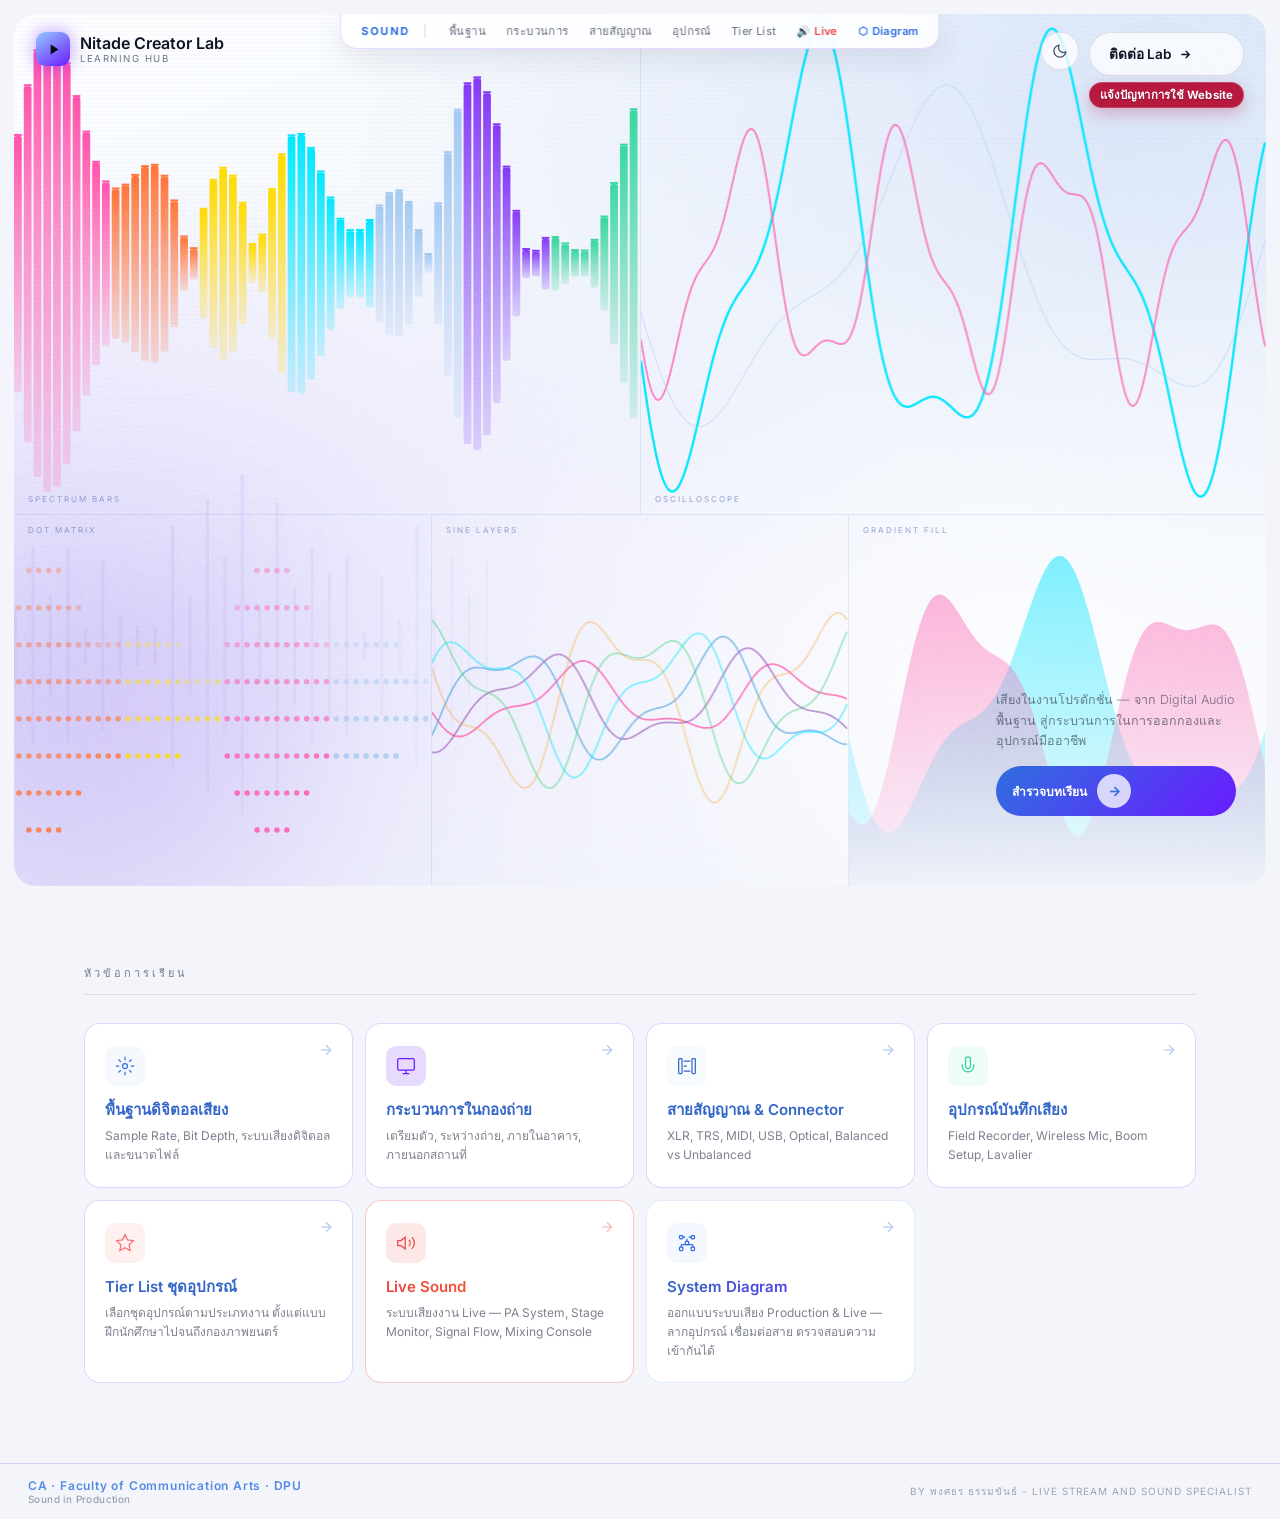
==== commit 409f08e3: "Allow choosing 24-bit or 32-bit float original recording" ====
--- a/index.html
+++ b/index.html
@@ -1324,36 +1324,37 @@
       <header class="src-heading">
         <p class="page-eyebrow">แปลงไฟล์ VS บันทึกตั้งแต่ต้น</p>
         <h2 id="bdrHeading">เป็นไฟล์ 24-bit เหมือนกัน แต่ข้อมูลข้างในเท่ากันไหม?</h2>
-        <p>ใช้สัญญาณก่อนบันทึกเดียวกัน เทียบสองเส้นทาง: อัดเป็น 16-bit แล้วแปลงเป็น 24-bit กับอัดเป็น 24-bit ตั้งแต่ต้น โดยคง Sample Rate ที่ 48 kHz</p>
+        <p id="bdrIntro"></p>
       </header>
       <div class="src-controls">
+        <label>ต้นฉบับที่ต้องการเปรียบเทียบ<select id="bdrFormat" aria-label="รูปแบบต้นฉบับที่ใช้เปรียบเทียบ"><option value="24">24-bit PCM Original</option><option value="32">32-bit Float Original</option></select></label>
         <label>ระดับสัญญาณก่อนบันทึก (Peak)<select id="bdrLevel" aria-label="ระดับเสียงในการเปรียบเทียบการบันทึก"><option value="-6">-6 dBFS · ระดับปกติ</option><option value="-60">-60 dBFS · เสียงเบา</option><option value="-90" selected>-90 dBFS · เสียงเบามาก</option><option value="-110">-110 dBFS · รายละเอียดจางมาก</option></select></label>
         <label class="src-check"><input type="checkbox" id="bdrErrors">ดูความคลาดเคลื่อนจากสัญญาณก่อนบันทึก</label>
       </div>
       <p class="src-status" id="bdrStatus" role="status" aria-live="polite"></p>
       <div class="src-plots">
-        <figure><figcaption><strong>อัด 16-bit → แปลงเป็น 24-bit</strong><span>รายละเอียดเดิมยังจำกัดที่ 16-bit</span></figcaption><canvas id="bdrPadded" role="img" aria-label="กราฟไฟล์ 16-bit ที่แปลงเป็น 24-bit"></canvas></figure>
-        <figure><figcaption><strong>อัด 24-bit ตั้งแต่ต้น</strong><span>Quantize ละเอียดตั้งแต่รับสัญญาณ</span></figcaption><canvas id="bdrNative" role="img" aria-label="กราฟไฟล์ที่บันทึกเป็น 24-bit ตั้งแต่ต้น"></canvas></figure>
-      </div>
-      <div class="src-legend"><span><i class="src-original"></i>16 → 24-bit</span><span><i class="src-converted"></i>24-bit ตั้งแต่ต้น</span><span><i class="src-wave"></i>เส้นอ้างอิงก่อน Quantize</span></div>
+        <figure><figcaption><strong id="bdrLeftTitle"></strong><span>รายละเอียดเดิมยังจำกัดที่ 16-bit</span></figcaption><canvas id="bdrPadded" role="img" aria-label="กราฟไฟล์ที่แปลงจาก 16-bit"></canvas></figure>
+        <figure><figcaption><strong id="bdrRightTitle"></strong><span id="bdrRightSub"></span></figcaption><canvas id="bdrNative" role="img" aria-label="กราฟไฟล์ต้นฉบับตามรูปแบบที่เลือก"></canvas></figure>
+      </div>
+      <div class="src-legend"><span><i class="src-original"></i><span id="bdrLeftLegend"></span></span><span><i class="src-converted"></i><span id="bdrRightLegend"></span></span><span><i class="src-wave"></i>เส้นอ้างอิงก่อน Quantize</span></div>
       <p class="src-caption" id="bdrScale"></p>
       <dl class="src-metrics">
-        <div><dt>ขั้นความละเอียดของ 24-bit เทียบ 16-bit</dt><dd>เล็กลง 256 เท่า</dd></div>
-        <div><dt>ส่วนต่าง SNR ทางทฤษฎีของ ADC อุดมคติ</dt><dd>ประมาณ 48 dB</dd></div>
-        <div><dt>16 → 24-bit · RMS error ในตัวอย่างนี้</dt><dd id="bdrError16"></dd></div>
-        <div><dt>24-bit ตั้งแต่ต้น · RMS error ในตัวอย่างนี้</dt><dd id="bdrError24"></dd></div>
+        <div><dt id="bdrPrecisionLabel"></dt><dd id="bdrPrecision"></dd></div>
+        <div><dt id="bdrRangeLabel"></dt><dd id="bdrRange"></dd></div>
+        <div><dt id="bdrErrorLeftLabel"></dt><dd id="bdrError16"></dd></div>
+        <div><dt id="bdrErrorRightLabel"></dt><dd id="bdrError24"></dd></div>
       </dl>
-      <p class="src-caption">RMS error คือขนาดความคลาดเคลื่อนเฉลี่ยแบบรากกำลังสองเทียบสัญญาณก่อน Quantize ในช่วง 2 ms นี้ หน่วยเป็น Amplitude normalized และยิ่งต่ำยิ่งใกล้ค่าอ้างอิง ส่วนต่างประมาณ 48 dB มาจาก 6.02 × (24 − 16) ในโมเดล Quantization noise มาตรฐาน ไม่ใช่ผลการวัดเครื่องจริงหรือความดังที่เพิ่มขึ้น</p>
+      <p class="src-caption" id="bdrErrorNote"></p>
       <div class="src-explanations">
-        <div><h3>แปลงเป็น 24-bit แล้วได้อะไร?</h3><p>ได้รูปแบบไฟล์ตรงตามสเปกและพื้นที่ละเอียดขึ้นสำหรับประมวลผลต่อ แต่ค่าเสียงเดิมไม่ละเอียดขึ้น ในการขยาย Integer โดยไม่ปรับเสียงหรือใส่ Dither รหัส 16-bit จะคูณ 256 ทำให้ 8 บิตล่างเป็นศูนย์ ค่าระดับสัญญาณจริงยังเท่าเดิม เช่น 12345/32768 = 3160320/8388608</p></div>
-        <div><h3>อัด 24-bit ตั้งแต่ต้นต่างอย่างไร?</h3><p>มี 16,777,216 รหัสระดับสัญญาณ แทน 65,536 รหัสของ 16-bit จึงลดความคลาดเคลื่อนจาก Quantization และเก็บสัญญาณเบาได้ละเอียดกว่าในระบบอุดมคติ ไม่ใช่เสียงดีขึ้น 256 เท่า และไม่ใช่ความละเอียดที่เพิ่มด้วยการแปลงไฟล์ย้อนหลังได้</p></div>
+        <div><h3 id="bdrConvertTitle"></h3><p id="bdrConvertInfo"></p></div>
+        <div><h3 id="bdrOriginalTitle"></h3><p id="bdrOriginalInfo"></p></div>
       </div>
       <p class="src-takeaway" id="bdrLesson"></p>
       <div class="src-explanations">
-        <div><h3>ได้ยินต่างกันมากไหม?</h3><p>ในการฟังทั่วไป ถ้า 16-bit บันทึกระดับเหมาะสมและระบบมี noise อยู่แล้ว อาจฟังแยกได้ยาก ประโยชน์ของการอัด 24-bit ชัดขึ้นเมื่อมีเสียงเบา ช่วงไดนามิกกว้าง หรือต้องเร่ง Gain ใน Post ความต่างจริงขึ้นกับไมโครโฟน ปรีแอมป์ ADC สภาพแวดล้อม และระบบฟัง ไม่ใช่ Bit Depth เพียงตัวเดียว</p></div>
-        <div><h3>เลือกใช้กับงานไหน?</h3><p>งานอัดบทสนทนา สารคดี บรรยากาศ และดนตรีที่ต้องเผื่อระดับหรือปรับเสียงต่อ ควรอัด 24-bit ตั้งแต่ต้นเมื่ออุปกรณ์รองรับ ถ้ามีต้นฉบับ 16-bit อยู่แล้ว ให้เก็บต้นฉบับและแปลงเมื่อโปรเจกต์หรือผู้รับกำหนด 24-bit โดยไม่คาดหวังว่าจะกู้รายละเอียดที่หายไป</p></div>
-      </div>
-      <p class="src-caption bdc-footnote">ทั้งสองไฟล์ปลายทางมีขนาดข้อมูลเท่ากัน: 17.28 MB ต่อ 1 นาที ที่ 48 kHz Stereo 24-bit (ไม่รวม header) และความยาว / Pitch เท่ากัน แบบจำลองนี้ใช้การปัดค่าแบบอุดมคติ ไม่มี Dither หรือ noise ของอุปกรณ์จริง เสียงต่ำกว่า 1 LSB จึงอาจหายไปในตัวอย่าง แต่ระบบที่มี Dither / noise อาจยังแทนสัญญาณต่ำกว่า 1 LSB ในเชิงสถิติได้ กราฟนี้ไม่ใช่การทดสอบการได้ยินหรือเครื่องบันทึกรุ่นใด</p>
+        <div><h3>ได้ยินต่างกันมากไหม?</h3><p>ในการฟังทั่วไป ถ้า 16-bit บันทึกระดับเหมาะสมและระบบมี noise อยู่แล้ว อาจฟังแยกได้ยาก การเก็บรายละเอียดเสียงเบาตั้งแต่ต้นช่วยเมื่อมีช่วงไดนามิกกว้างหรือต้องเร่ง Gain ใน Post ความต่างจริงขึ้นกับไมโครโฟน ปรีแอมป์ ADC สภาพแวดล้อม และระบบฟัง ไม่ใช่ Bit Depth เพียงตัวเดียว</p></div>
+        <div><h3>เลือกใช้กับงานไหน?</h3><p id="bdrUse"></p></div>
+      </div>
+      <p class="src-caption bdc-footnote" id="bdrFileNote"></p>
       <p class="src-reference">หลักการ: <a href="https://www.analog.com/en/resources/technical-articles/defining-and-testing-dynamic-parameters-in-highspeed-adcs-part-1.html" target="_blank" rel="noopener noreferrer">Analog Devices: Quantization และ SNR ของ ADC</a> · <a href="https://manual.audacityteam.org/man/dither.html" target="_blank" rel="noopener noreferrer">Audacity: Dither</a></p>
     </section>
 
@@ -6207,7 +6208,7 @@
 (function(){
   'use strict';
   const lab=document.getElementById('bdrLab');if(!lab)return;
-  const el=id=>document.getElementById(id),level=el('bdrLevel'),errors=el('bdrErrors');
+  const el=id=>document.getElementById(id),level=el('bdrLevel'),errors=el('bdrErrors'),format=el('bdrFormat');
   const quantize=(x,bits)=>{const s=2**(bits-1);return Math.max(-s,Math.min(s-1,Math.round(x*s)))/s;};
   let frame=0;
   function draw(canvas,values,ideal,limit,errorMode){
@@ -6225,25 +6226,44 @@
     plot(values,color(canvas.id==='bdrPadded'?'--src-original':'--src-converted'),false,true);
   }
   function render(){
-    frame=0;const db=Number(level.value);if(![-6,-60,-90,-110].includes(db))return;
+    frame=0;const db=Number(level.value),bits=Number(format.value);if(![-6,-60,-90,-110].includes(db)||![24,32].includes(bits))return;
+    const floating=bits===32,name=floating?'32-bit Float':'24-bit PCM';
+    const encode=v=>floating?Math.fround(v):quantize(v,24);
     const amp=10**(db/20),ideal=Array.from({length:96},(_,i)=>amp*Math.sin(2*Math.PI*1000*i/48000));
-    const padded=ideal.map(v=>quantize(quantize(v,16),24)),native=ideal.map(v=>quantize(v,24));
+    const padded=ideal.map(v=>encode(quantize(v,16))),native=ideal.map(encode);
     const error16=padded.map((v,i)=>v-ideal[i]),error24=native.map((v,i)=>v-ideal[i]);
     const rms=data=>Math.sqrt(data.reduce((sum,v)=>sum+v*v,0)/data.length);
     const e16=rms(error16),e24=rms(error24),errorMode=errors.checked;
     const left=errorMode?error16:padded,right=errorMode?error24:native;
     const limit=Math.max(errorMode?0:amp,...left.map(Math.abs),...right.map(Math.abs),1e-12)*1.2;
     const set=(id,text)=>el(id).textContent=text;
+    set('bdrHeading','เป็นไฟล์ '+name+' เหมือนกัน แต่ข้อมูลข้างในเท่ากันไหม?');
+    set('bdrIntro','ใช้สัญญาณก่อนบันทึกเดียวกัน เทียบอัด 16-bit แล้วแปลงเป็น '+name+' กับอัด '+name+' ตั้งแต่ต้น โดยคง Sample Rate ที่ 48 kHz'+(floating?' ฝั่ง Original จำลองการแทนค่าสัญญาณอุดมคติด้วย IEEE Float32 ไม่ใช่การจำลอง ADC หรือ noise ของเครื่องบันทึกจริง':''));
+    set('bdrLeftTitle','อัด 16-bit → แปลงเป็น '+name);set('bdrRightTitle','อัด '+name+' ตั้งแต่ต้น');
+    set('bdrRightSub',floating?'IEEE Float32 จากสัญญาณอุดมคติ':'Quantize ละเอียดตั้งแต่รับสัญญาณ');
+    set('bdrLeftLegend','16 → '+name);set('bdrRightLegend',name+' ตั้งแต่ต้น');
+    set('bdrPrecisionLabel',floating?'ความแม่นยำเลขนัยสำคัญของ Float32':'ขั้นความละเอียดของ 24-bit เทียบ 16-bit');
+    set('bdrPrecision',floating?'ประมาณ 24 บิต':'เล็กลง 256 เท่า');
+    set('bdrRangeLabel',floating?'ระยะห่างระหว่างค่าที่แทนได้':'ส่วนต่าง SNR ทางทฤษฎีของ ADC อุดมคติ');
+    set('bdrRange',floating?'เปลี่ยนตามขนาดค่า':'ประมาณ 48 dB');
+    set('bdrErrorLeftLabel','16 → '+name+' · RMS error');set('bdrErrorRightLabel',name+' ตั้งแต่ต้น · RMS error');
+    set('bdrErrorNote','RMS error คือขนาดความคลาดเคลื่อนเฉลี่ยแบบรากกำลังสองเทียบสัญญาณก่อน Quantize ในช่วง 2 ms นี้ หน่วยเป็น Amplitude normalized และยิ่งต่ำยิ่งใกล้ค่าอ้างอิง '+(floating?'Float32 มีระยะห่างระหว่างค่าที่เปลี่ยนตาม exponent จึงไม่ใช้ตัวเลข 256 เท่าหรือส่วนต่าง 48 dB แบบคงที่ของ 24-bit Integer ค่าที่วัดนี้ไม่ใช่ SNR ของเครื่องบันทึกจริง':'ส่วนต่างประมาณ 48 dB มาจาก 6.02 × (24 − 16) ในโมเดล Quantization noise มาตรฐาน ไม่ใช่ผลการวัดเครื่องจริงหรือความดังที่เพิ่มขึ้น'));
+    set('bdrConvertTitle','แปลงเป็น '+name+' แล้วได้อะไร?');
+    set('bdrConvertInfo',floating?'ค่าเสียงจาก 16-bit แทนใน Float32 ได้ตรงโดยไม่สร้างรายละเอียดใหม่ ได้รูปแบบสำหรับประมวลผลต่อและเก็บค่าดิจิทัลเกิน 0 dBFS ในขั้นตอนต่อไป แต่ไม่ลบ noise เดิมหรือกู้ส่วนที่ Clip ไปแล้ว':'ได้รูปแบบไฟล์ตรงตามสเปกและพื้นที่ละเอียดขึ้นสำหรับประมวลผลต่อ แต่ค่าเสียงเดิมไม่ละเอียดขึ้น ในการขยาย Integer โดยไม่ปรับเสียงหรือใส่ Dither รหัส 16-bit จะคูณ 256 ทำให้ 8 บิตล่างเป็นศูนย์ ค่าระดับสัญญาณจริงยังเท่าเดิม เช่น 12345/32768 = 3160320/8388608');
+    set('bdrOriginalTitle','อัด '+name+' ตั้งแต่ต้นต่างอย่างไร?');
+    set('bdrOriginalInfo',floating?'ฝั่งนี้ไม่มีการปัดเป็น 16-bit ก่อน แต่ใช้ Float32 แทนค่าสัญญาณอุดมคติโดยตรง จึงเก็บค่าเสียงเบาได้ละเอียดกว่าตัวอย่างฝั่งซ้าย รูปแบบ Float ไม่ได้มีความละเอียดแบบ Integer 32 บิต และผลอัดจริงยังจำกัดโดยไมโครโฟน ปรีแอมป์ ADC และระบบของเครื่องบันทึก':'มี 16,777,216 รหัสระดับสัญญาณ แทน 65,536 รหัสของ 16-bit จึงลดความคลาดเคลื่อนจาก Quantization และเก็บสัญญาณเบาได้ละเอียดกว่าในระบบอุดมคติ ไม่ใช่เสียงดีขึ้น 256 เท่า และไม่ใช่ความละเอียดที่เพิ่มด้วยการแปลงไฟล์ย้อนหลังได้');
+    set('bdrUse',floating?'เหมาะกับการบันทึกด้วยอุปกรณ์ที่รองรับและงาน Post ที่ต้องปรับ Gain หรือประมวลผลต่อมาก ตรวจข้อจำกัดอินพุตจริงเสมอ เพราะไฟล์ Float ไม่ป้องกันไมโครโฟนหรือภาค Analog จากการ Clip; แปลงไฟล์ 16-bit เดิมเป็น Float ได้เมื่อขั้นตอนงานต้องการ แต่ไม่ทดแทนการบันทึกใหม่':'งานอัดบทสนทนา สารคดี บรรยากาศ และดนตรีที่ต้องเผื่อระดับหรือปรับเสียงต่อ ควรอัด 24-bit ตั้งแต่ต้นเมื่ออุปกรณ์รองรับ ถ้ามีต้นฉบับ 16-bit อยู่แล้ว ให้เก็บต้นฉบับและแปลงเมื่อโปรเจกต์หรือผู้รับกำหนด 24-bit โดยไม่คาดหวังว่าจะกู้รายละเอียดที่หายไป');
+    set('bdrFileNote','ทั้งสองไฟล์ปลายทางมีขนาดข้อมูลเท่ากัน: '+(floating?'23.04':'17.28')+' MB ต่อ 1 นาที ที่ 48 kHz Stereo '+name+' (ไม่รวม header) และความยาว / Pitch เท่ากัน แบบจำลองนี้ใช้การปัดค่าแบบอุดมคติ ไม่มี Dither หรือ noise ของอุปกรณ์จริง เสียงต่ำกว่า 1 LSB ของ 16-bit จึงอาจหายไปในตัวอย่าง แต่ระบบที่มี Dither / noise อาจยังแทนสัญญาณต่ำกว่า 1 LSB ในเชิงสถิติได้ กราฟนี้ไม่ใช่การทดสอบการได้ยินหรือเครื่องบันทึกรุ่นใด');
     set('bdrError16',e16.toExponential(3));set('bdrError24',e24.toExponential(3));
-    set('bdrStatus',db===-6?'ระดับปกติ: รูปคลื่นสองฝั่งแทบซ้อนกัน แต่ยังมีความต่างของการปัดค่า':db===-60?'เสียงเบา: 16-bit มีขั้นความละเอียดหยาบกว่า แม้จะเก็บลงไฟล์ 24-bit แล้ว':db===-90?'เสียงเบามาก: เห็นขั้นจากต้นฉบับ 16-bit ชัดขึ้น ส่วน 24-bit ตั้งแต่ต้นยังเก็บค่าได้ละเอียดกว่า':'เสียงจางมาก: ในแบบจำลองที่ไม่มี Dither นี้ 16-bit ปัดค่าทั้งหมดเป็นศูนย์ แต่ 24-bit ยังเก็บความเปลี่ยนแปลงได้');
+    set('bdrStatus',db===-6?'ระดับปกติ: รูปคลื่นสองฝั่งแทบซ้อนกัน แต่ยังมีความต่างของการปัดค่า':db===-60?'เสียงเบา: 16-bit มีขั้นความละเอียดหยาบกว่า แม้จะเก็บลงไฟล์ '+name+' แล้ว':db===-90?'เสียงเบามาก: เห็นขั้นจากต้นฉบับ 16-bit ชัดขึ้น ส่วน '+name+' ตั้งแต่ต้นยังเก็บค่าได้ละเอียดกว่า':'เสียงจางมาก: ในแบบจำลองที่ไม่มี Dither นี้ 16-bit ปัดค่าทั้งหมดเป็นศูนย์ แต่ '+name+' ยังเก็บความเปลี่ยนแปลงได้');
     set('bdrScale','ระดับก่อนบันทึก '+db+' dBFS Peak · '+(errorMode?'แสดง error = ค่าที่บันทึก − ค่าอ้างอิง; เส้นศูนย์คือไม่มี error':'แกนตั้งเป็น Amplitude normalized; เส้นประคือสัญญาณก่อน Quantize')+' · ทั้งสองกราฟขยายด้วยสเกลเดียวกัน ±'+limit.toExponential(2)+' · เวลา 0–2 ms, 96 samples เท่ากัน สเกลปรับตามระดับที่เลือก จึงไม่ใช่การแสดงความดังจริง; เส้นเชื่อมจุดใช้เทียบค่าตัวอย่าง');
-    set('bdrLesson',db===-6?'ข้อสังเกต: รูปคลื่นคล้ายกันไม่ได้แปลว่าไฟล์มีข้อมูลเหมือนกัน กดดูความคลาดเคลื่อนเพื่อขยายความต่างทางตัวเลข โดยไม่ตีความว่าผู้ฟังจะได้ยินความต่างนั้นเสมอ':'ข้อสังเกต: การเปลี่ยนไฟล์ 16-bit ให้เป็น 24-bit ไม่ทำให้ขั้นหรือข้อมูลที่ปัดหายไปกลับคืน ส่วนการอัด 24-bit ตั้งแต่ต้นลดการปัดค่าตั้งแต่รับสัญญาณ หาก noise ของอุปกรณ์สูงกว่าความต่างนี้ ประโยชน์ที่ได้จริงจะน้อยกว่าแบบจำลอง');
+    set('bdrLesson',db===-6?'ข้อสังเกต: รูปคลื่นคล้ายกันไม่ได้แปลว่าไฟล์มีข้อมูลเหมือนกัน กดดูความคลาดเคลื่อนเพื่อขยายความต่างทางตัวเลข โดยไม่ตีความว่าผู้ฟังจะได้ยินความต่างนั้นเสมอ':'ข้อสังเกต: การเปลี่ยนไฟล์ 16-bit ให้เป็น '+name+' ไม่ทำให้ขั้นหรือข้อมูลที่ปัดหายไปกลับคืน หาก noise ของอุปกรณ์สูงกว่าความต่างนี้ ประโยชน์ที่ได้จริงจะน้อยกว่าแบบจำลอง');
     draw(el('bdrPadded'),left,ideal,limit,errorMode);draw(el('bdrNative'),right,ideal,limit,errorMode);
-    el('bdrPadded').setAttribute('aria-label','16-bit แปลงเป็น 24-bit ที่ '+db+' dBFS มี RMS error '+e16.toExponential(3));
-    el('bdrNative').setAttribute('aria-label','อัด 24-bit ตั้งแต่ต้นที่ '+db+' dBFS มี RMS error '+e24.toExponential(3));
+    el('bdrPadded').setAttribute('aria-label','16-bit แปลงเป็น '+name+' ที่ '+db+' dBFS มี RMS error '+e16.toExponential(3));
+    el('bdrNative').setAttribute('aria-label','อัด '+name+' ตั้งแต่ต้นที่ '+db+' dBFS มี RMS error '+e24.toExponential(3));
   }
   const schedule=()=>{if(!frame)frame=requestAnimationFrame(render);};
-  level.addEventListener('change',schedule);errors.addEventListener('change',schedule);
+  level.addEventListener('change',schedule);errors.addEventListener('change',schedule);format.addEventListener('change',schedule);
   if(window.ResizeObserver)new ResizeObserver(schedule).observe(lab);else window.addEventListener('resize',schedule);
   new MutationObserver(schedule).observe(document.documentElement,{attributes:true,attributeFilter:['data-theme']});
   new MutationObserver(schedule).observe(el('page-basics-bitdepth'),{attributes:true,attributeFilter:['class']});
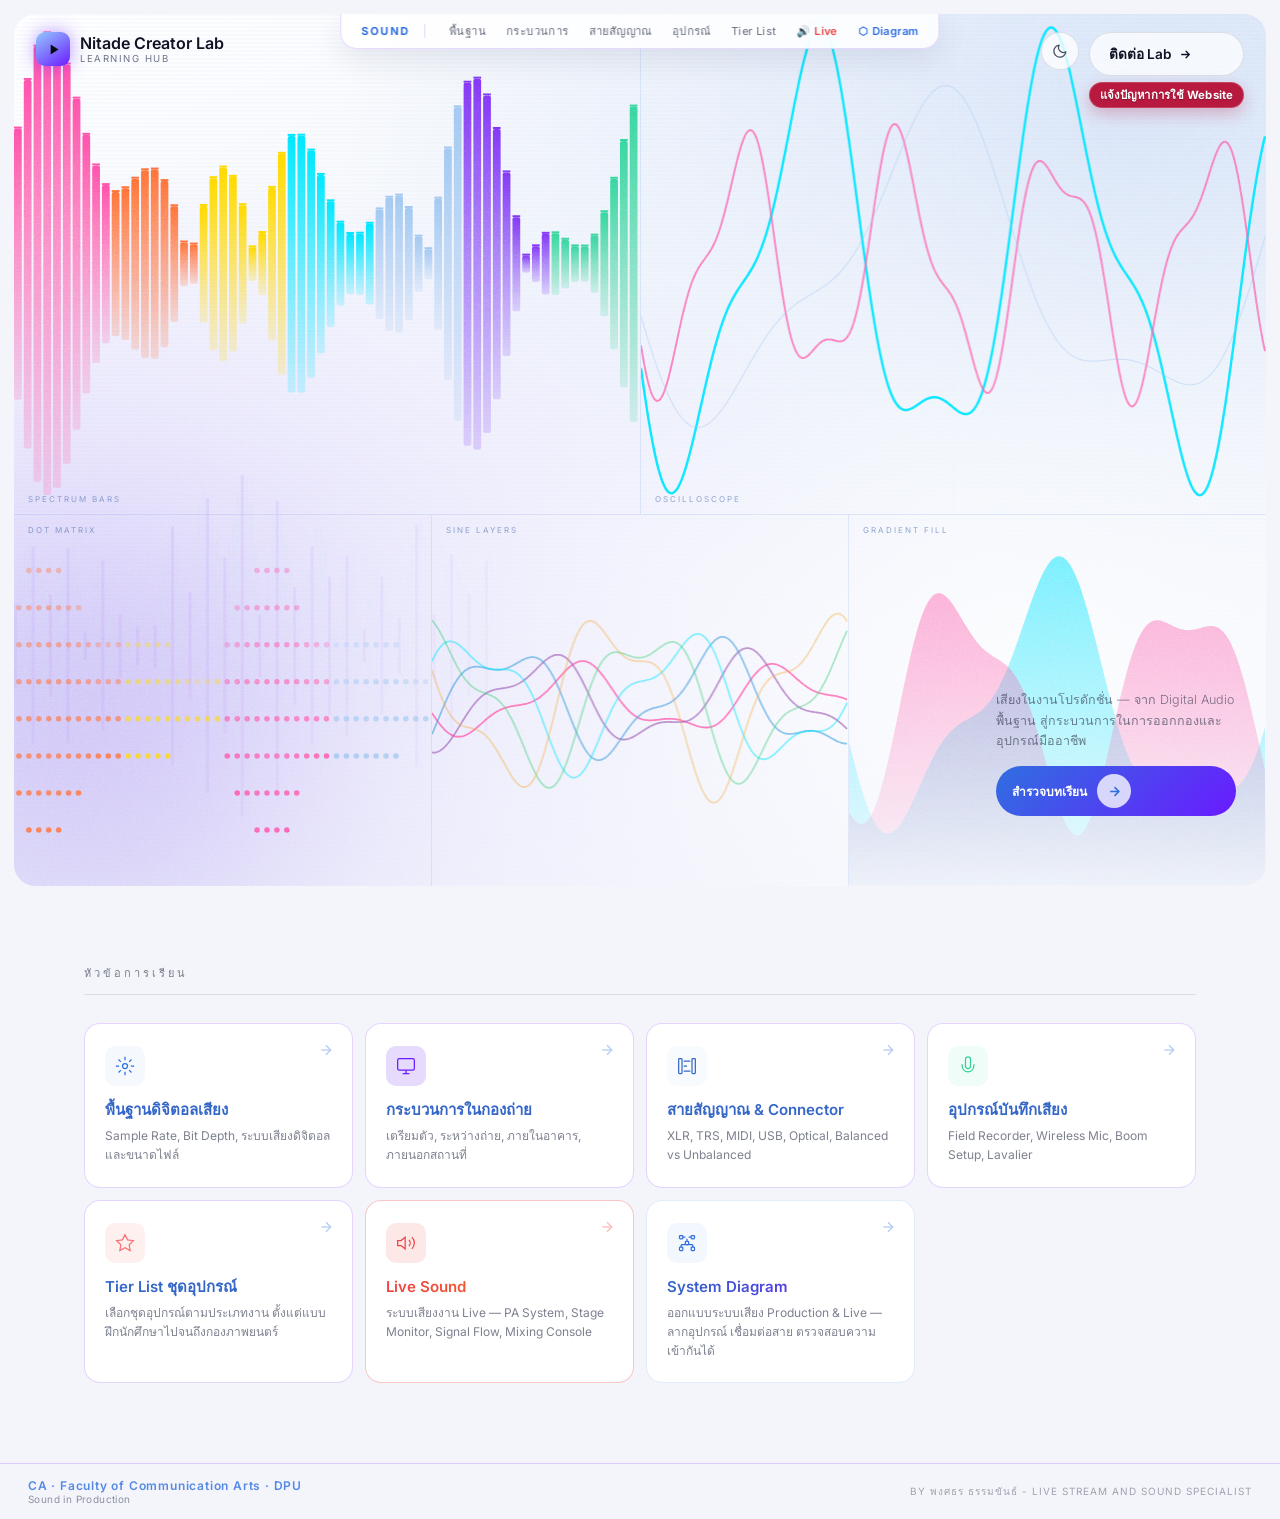
==== commit c18b14f6: "Compare resampled audio with native high-rate recordings" ====
--- a/index.html
+++ b/index.html
@@ -1167,6 +1167,44 @@
       <p class="src-reference">หลักการ: <a href="https://www.mathworks.com/help/signal/ug/signal-resampling.html" target="_blank" rel="noopener noreferrer">Signal Resampling</a> · <a href="https://www.mathworks.com/help/ident/ug/resampling-data.html" target="_blank" rel="noopener noreferrer">Resampling Data</a></p>
     </section>
 
+
+    <section class="src-lab bdc-lab" id="srrLab" aria-labelledby="srrHeading">
+      <header class="src-heading">
+        <p class="page-eyebrow">แปลง Sample Rate VS บันทึกตั้งแต่ต้น</p>
+        <h2 id="srrHeading">44.1 → 48 kHz ต่างจากการอัดที่อัตราสูงตั้งแต่ต้นอย่างไร?</h2>
+        <p>ฝั่งซ้ายคงที่: อัด 44.1 kHz แล้วแปลงเป็น 48 kHz ฝั่งขวาเลือกอัตราบันทึกต้นฉบับได้ ทั้งสองรับสัญญาณก่อนบันทึกเดียวกันและเปรียบเทียบช่วงเวลาเดียวกัน</p>
+      </header>
+      <div class="src-controls">
+        <label>อัตราที่อัดตั้งแต่ต้น<select id="srrOriginal" aria-label="Sample Rate ต้นฉบับที่ใช้เปรียบเทียบ"><option value="48000">48 kHz Original</option><option value="96000">96 kHz Original</option><option value="192000">192 kHz Original</option></select></label>
+        <label>ความถี่ทดสอบที่เพิ่มจากเสียงฐาน 2 kHz<select id="srrTone" aria-label="ความถี่เสียงทดสอบ"><option value="10000">10 kHz · ต่ำกว่า Nyquist ทุกอัตรา</option><option value="18000">18 kHz · ย่านเสียงสูง</option><option value="23000" selected>23 kHz · เกินขอบเขต 44.1 kHz</option><option value="30000">30 kHz · เกินขอบเขต 48 kHz</option><option value="60000">60 kHz · เกินขอบเขต 96 kHz</option></select></label>
+      </div>
+      <p class="src-status" id="srrStatus" role="status" aria-live="polite"></p>
+      <div class="src-plots">
+        <figure><figcaption><strong>อัด 44.1 → แปลงเป็น 48 kHz</strong><span>48 จุดในช่วง 1 ms</span></figcaption><canvas id="srrConverted" role="img" aria-label="กราฟต้นฉบับ 44.1 kHz ที่แปลงเป็น 48 kHz"></canvas></figure>
+        <figure><figcaption><strong id="srrOriginalTitle"></strong><span id="srrOriginalCount"></span></figcaption><canvas id="srrNative" role="img" aria-label="กราฟที่อัดด้วย Sample Rate ที่เลือกตั้งแต่ต้น"></canvas></figure>
+      </div>
+      <div class="src-legend"><span><i class="src-original"></i>44.1 → 48 kHz</span><span><i class="src-converted"></i>อัดที่อัตราที่เลือกตั้งแต่ต้น</span><span><i class="src-wave"></i>สัญญาณก่อนบันทึก (เส้นประ)</span></div>
+      <p class="src-caption">แกนตั้ง: Amplitude normalized · แกนนอน: เวลา 0–1 ms · เส้นสีคือคลื่นที่สร้างกลับแบบอุดมคติ จุดคือค่าตัวอย่างตามอัตราของไฟล์ ไม่ใช่เส้นตรงเชื่อม samples สัญญาณฐาน 2 kHz มีแอมพลิจูด 0.5 และความถี่ทดสอบมีแอมพลิจูด 0.25 ทั้งสองฝั่ง</p>
+      <dl class="src-metrics">
+        <div><dt>ขอบเขตข้อมูลเดิมฝั่ง 44.1 → 48</dt><dd>ต่ำกว่า 22.05 kHz</dd></div>
+        <div><dt>ขอบเขตทางทฤษฎีฝั่ง Original</dt><dd id="srrBandwidth"></dd></div>
+        <div><dt>Samples / วินาที · ซ้าย → ขวา</dt><dd id="srrSamples"></dd></div>
+        <div><dt>1 นาที · Stereo · 24-bit · ซ้าย → ขวา</dt><dd id="srrSize"></dd></div>
+      </dl>
+      <div class="bdc-table-wrap"><table class="info-table"><thead><tr><th>ส่วนของเสียง</th><th>44.1 → 48 kHz</th><th id="srrTableTitle"></th></tr></thead><tbody><tr><td>เสียงฐาน 2 kHz</td><td>เก็บได้</td><td>เก็บได้</td></tr><tr><td id="srrToneLabel"></td><td id="srrLeftKept"></td><td id="srrRightKept"></td></tr></tbody></table></div>
+      <p class="src-takeaway" id="srrLesson"></p>
+      <div class="src-explanations">
+        <div><h3>ได้หรือเสียอะไรเมื่อแปลง 44.1 → 48?</h3><p>ได้ไฟล์ตรงกับโปรเจกต์ 48 kHz และมีจำนวน samples มากขึ้นประมาณ 8.84% โดยความยาวและ Pitch เท่าเดิม ไฟล์ PCM โตตามสัดส่วนเมื่อ Bit Depth และจำนวนช่องคงเดิม แต่ความถี่ที่ถูกกรองก่อนอัด 44.1 kHz ไม่กลับคืน ย่านต่ำกว่าขอบเขตเดิมสามารถรักษาไว้ได้ใกล้เคียงต้นฉบับเมื่อใช้ตัวแปลงที่ดี</p></div>
+        <div><h3>ต่างกันมากน้อยแค่ไหน?</h3><p id="srrDifference"></p><p>จุดถี่ขึ้นไม่ได้ทำให้เสียงในย่านเดิมดีขึ้นโดยอัตโนมัติ ในแบบอุดมคติที่สัญญาณอยู่ในย่านที่ทั้งสองระบบรองรับ คลื่นที่สร้างกลับเหมือนกันได้แม้จำนวนจุดต่างกัน</p></div>
+      </div>
+      <div class="src-explanations bdc-explanations">
+        <div><h3>48 kHz</h3><p>เหมาะกับบทสนทนา Podcast และงานวิดีโอทั่วไป ตั้งให้ตรงกับข้อกำหนดโปรเจกต์ ถ้ามีไฟล์ 44.1 kHz อยู่แล้ว สามารถแปลงให้เข้าระบบได้โดยไม่ต้องคาดหวังว่าจะมีรายละเอียดเพิ่ม</p></div>
+        <div><h3>96 kHz</h3><p>พิจารณาสำหรับ Sound Design ที่ต้องลดความเร็วหรือเลื่อน Pitch ลงมาก และขั้นตอนที่ต้องการข้อมูลความถี่สูงตั้งแต่ต้น โดยไมโครโฟนและระบบบันทึกต้องเก็บย่านนั้นได้จริง ใช้พื้นที่ประมาณ 2 เท่าของ 48 kHz</p></div>
+        <div><h3>192 kHz</h3><p>เหมาะกับงานเฉพาะทางที่ต้องการแบนด์วิดท์สูงและอุปกรณ์รองรับ ใช้พื้นที่ประมาณ 4 เท่าของ 48 kHz ไม่จำเป็นสำหรับทุกงานและไม่รับประกันว่าฟังดีกว่า</p></div>
+      </div>
+      <p class="src-caption bdc-footnote">แบบจำลองนี้ใช้ตัวกรอง Anti-aliasing อุดมคติ: ตัดองค์ประกอบที่ความถี่ตั้งแต่ Nyquist ขึ้นไปก่อนบันทึก เพื่อไม่ให้พับกลับเป็นความถี่ผิด จากนั้นสร้างคลื่นและสุ่มค่าใหม่แบบอุดมคติ ไม่ได้แปลงไฟล์จริง ตัวกรองจริงมีช่วงเปลี่ยนผ่านและอุปกรณ์อาจจำกัดแบนด์วิดท์ต่ำกว่านี้ เสียงทดสอบ 23/30/60 kHz อยู่เหนือย่านการได้ยินทั่วไป ใช้อธิบายข้อมูลที่เก็บได้ ไม่ใช่ยืนยันว่าผู้ฟังจะได้ยินต่างกัน กราฟไม่ได้รวม noise หรือข้อผิดพลาดจากการลด Bit Depth; ขนาดไฟล์ไม่รวม header</p>
+      <p class="src-reference">อ้างอิง: <a href="https://www.mathworks.com/help/ident/ug/resampling-data.html" target="_blank" rel="noopener noreferrer">MathWorks: Resampling Data</a> · <a href="https://www.analog.com/en/resources/faqs/faq_antialiasing_filter.html" target="_blank" rel="noopener noreferrer">Analog Devices: Anti-aliasing Filter</a></p>
+    </section>
 
     <div class="content-body" style="margin-top:20px">
       <div class="content-section">
@@ -6271,5 +6309,56 @@
 })();
 
 </script>
+<script id="srrLabScript">
+/* Analytic ideal reconstruction after band-limiting a two-tone signal. */
+(function(){
+  'use strict';
+  const lab=document.getElementById('srrLab');if(!lab)return;
+  const el=id=>document.getElementById(id),rate=el('srrOriginal'),tone=el('srrTone');
+  const fmt=n=>n.toLocaleString('en-US',{maximumFractionDigits:2});
+  let frame=0;
+  function draw(canvas,sampleRate,signal,original){
+    const w=canvas.clientWidth,h=canvas.clientHeight;if(!w||!h)return;
+    const dpr=Math.min(window.devicePixelRatio||1,2);canvas.width=Math.round(w*dpr);canvas.height=Math.round(h*dpr);
+    const ctx=canvas.getContext('2d');if(!ctx)return;ctx.setTransform(dpr,0,0,dpr,0,0);
+    const style=getComputedStyle(lab),color=k=>style.getPropertyValue(k).trim();
+    const left=32,right=w-14,top=20,bottom=h-32;
+    const x=t=>left+t/.001*(right-left),y=v=>top+(1-v)*(bottom-top)/2;
+    ctx.font='11px Inter, sans-serif';ctx.lineWidth=1;
+    [-1,0,1].forEach(v=>{ctx.strokeStyle=color('--border2');ctx.beginPath();ctx.moveTo(left,y(v));ctx.lineTo(right,y(v));ctx.stroke();ctx.fillStyle=color('--text2');ctx.textAlign='right';ctx.fillText(String(v),left-6,y(v)+4);});
+    for(let k=0;k<=4;k++){const xx=x(k*.00025);ctx.strokeStyle=color('--border2');ctx.beginPath();ctx.moveTo(xx,top);ctx.lineTo(xx,bottom);ctx.stroke();ctx.fillStyle=color('--text2');ctx.textAlign=k===4?'right':k===0?'left':'center';ctx.fillText(String(k*.25),xx,h-12);}
+    function curve(fn,ink,dashed){ctx.strokeStyle=ink;ctx.lineWidth=dashed?1:1.5;ctx.setLineDash(dashed?[3,3]:[]);ctx.beginPath();for(let i=0;i<=1200;i++){const t=i/1200*.001;i?ctx.lineTo(x(t),y(fn(t))):ctx.moveTo(x(t),y(fn(t)));}ctx.stroke();ctx.setLineDash([]);}
+    curve(original,color('--sky'),true);
+    const ink=color(canvas.id==='srrConverted'?'--src-original':'--src-converted');curve(signal,ink,false);ctx.fillStyle=ink;
+    for(let i=0;i<sampleRate/1000;i++){const t=i/sampleRate;ctx.beginPath();ctx.arc(x(t),y(signal(t)),2,0,2*Math.PI);ctx.fill();}
+  }
+  function render(){
+    frame=0;const r=Number(rate.value),f=Number(tone.value);
+    if(![48000,96000,192000].includes(r)||![10000,18000,23000,30000,60000].includes(f))return;
+    const keptLeft=f<22050,keptRight=f<r/2;
+    const signal=kept=>t=>.5*Math.sin(2*Math.PI*2000*t)+(kept?.25*Math.sin(2*Math.PI*f*t):0);
+    const original=signal(true),left=signal(keptLeft),right=signal(keptRight);
+    const set=(id,text)=>el(id).textContent=text;
+    set('srrOriginalTitle','อัด '+fmt(r/1000)+' kHz ตั้งแต่ต้น');set('srrOriginalCount',r/1000+' จุดในช่วง 1 ms');
+    set('srrBandwidth','ต่ำกว่า '+fmt(r/2000)+' kHz');set('srrSamples','48,000 → '+fmt(r));
+    set('srrSize','17.28 → '+fmt(r*60*2*3/1e6)+' MB');
+    set('srrTableTitle',fmt(r/1000)+' kHz Original');set('srrToneLabel','ความถี่ทดสอบ '+fmt(f/1000)+' kHz');
+    set('srrLeftKept',keptLeft?'เก็บได้':'ถูกกรองออกก่อนอัด 44.1 kHz');set('srrRightKept',keptRight?'เก็บได้ในแบบอุดมคติ':'ถูกกรองออกก่อนอัด '+fmt(r/1000)+' kHz');
+    set('srrStatus',keptLeft?'ทั้งสองฝั่งเก็บความถี่ทดสอบได้: คลื่นที่สร้างกลับตรงกันในแบบอุดมคติ':keptRight?'ฝั่ง Original เก็บ '+fmt(f/1000)+' kHz ได้ แต่การแปลง 44.1 → 48 kHz ไม่กู้ความถี่นี้กลับมา':'ทั้งสองฝั่งกรอง '+fmt(f/1000)+' kHz ออก: กราฟเหมือนกันเพราะเหลือเพียงเสียงฐาน 2 kHz');
+    set('srrLesson',keptLeft?'ข้อสังเกต: แม้จุดตัวอย่างจะอยู่ต่างเวลา หรือมีจำนวนไม่เท่ากัน ก็สร้างคลื่นในย่านที่รองรับกลับมาเหมือนกันได้ การเพิ่ม Sample Rate ไม่ได้เพิ่มคุณภาพเสมอไป':keptRight?'ข้อสังเกต: ข้อมูลที่ไม่ได้เก็บในต้นฉบับ 44.1 kHz ไม่กลับคืนจาก Upsample ความต่างในกราฟนี้เป็นข้อมูลย่านสูง ไม่ใช่หลักฐานว่าเสียงที่มนุษย์ได้ยินดีขึ้น':'ข้อสังเกต: คลื่นสองฝั่งที่เหมือนกันไม่ได้แปลว่าเก็บสัญญาณต้นทางได้ครบ ความถี่ทดสอบเกินขอบเขตทั้งคู่จึงถูกตัดออก ลองเลือกอัตราบันทึกที่สูงกว่า');
+    set('srrDifference','ในทางทฤษฎี ฝั่ง '+fmt(r/1000)+' kHz มีขอบเขต Nyquist สูงกว่าข้อมูลต้นฉบับ 44.1 kHz อยู่ '+fmt(r/2000-22.05)+' kHz และมีจำนวน samples '+fmt(r/48000)+' เท่าของไฟล์ 48 kHz ฝั่งซ้าย ทั้งสองคงระยะเวลาและ Pitch เดิม ประโยชน์จริงขึ้นกับเนื้อเสียง อุปกรณ์ ตัวกรอง และงานที่ทำต่อ');
+    draw(el('srrConverted'),48000,left,original);draw(el('srrNative'),r,right,original);
+    el('srrConverted').setAttribute('aria-label','44.1 แปลงเป็น 48 kHz: '+el('srrLeftKept').textContent+' สำหรับ '+fmt(f/1000)+' kHz');
+    el('srrNative').setAttribute('aria-label',fmt(r/1000)+' kHz Original: '+el('srrRightKept').textContent+' สำหรับ '+fmt(f/1000)+' kHz');
+  }
+  const schedule=()=>{if(!frame)frame=requestAnimationFrame(render);};
+  [rate,tone].forEach(control=>control.addEventListener('change',schedule));
+  if(window.ResizeObserver)new ResizeObserver(schedule).observe(lab);else window.addEventListener('resize',schedule);
+  new MutationObserver(schedule).observe(document.documentElement,{attributes:true,attributeFilter:['data-theme']});
+  new MutationObserver(schedule).observe(el('page-basics-samplerate'),{attributes:true,attributeFilter:['class']});
+  render();
+})();
+
+</script>
 </body>
 </html>
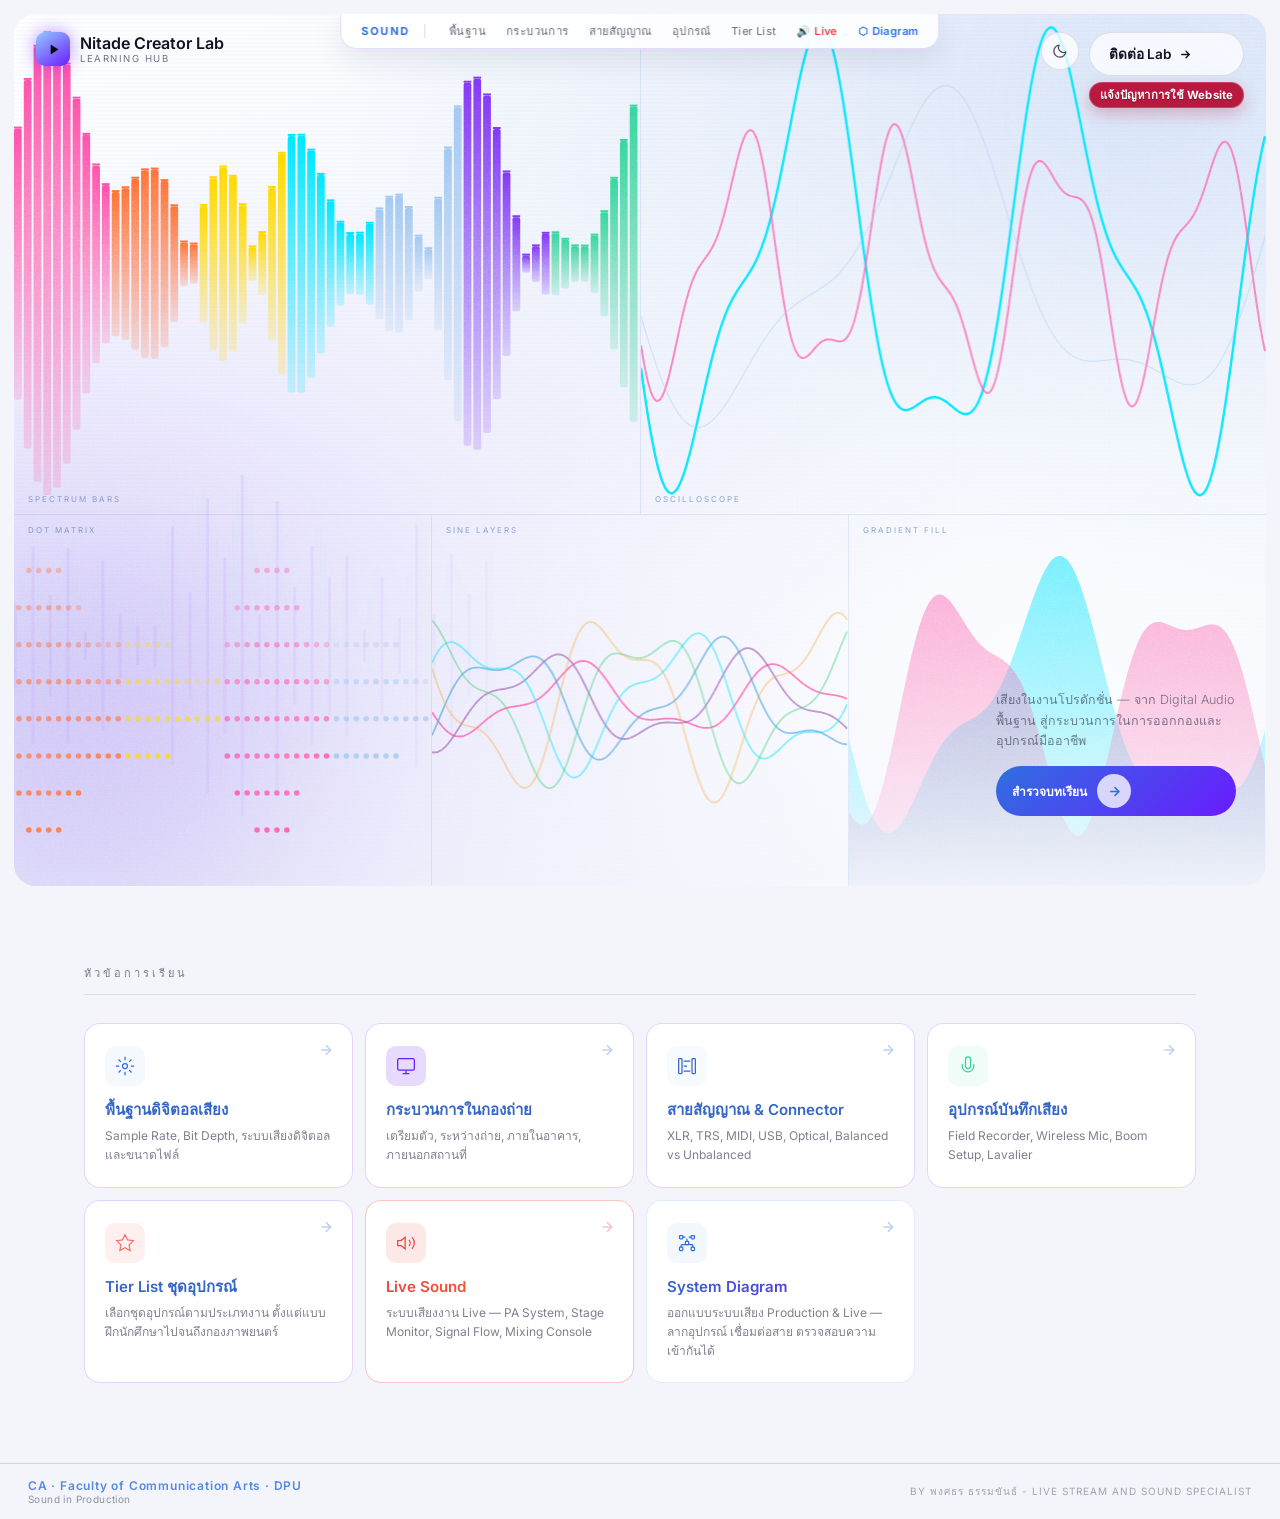
==== commit 1fa5caae: "Match converted and native sample rates and show signal difference" ====
--- a/index.html
+++ b/index.html
@@ -1171,30 +1171,32 @@
     <section class="src-lab bdc-lab" id="srrLab" aria-labelledby="srrHeading">
       <header class="src-heading">
         <p class="page-eyebrow">แปลง Sample Rate VS บันทึกตั้งแต่ต้น</p>
-        <h2 id="srrHeading">44.1 → 48 kHz ต่างจากการอัดที่อัตราสูงตั้งแต่ต้นอย่างไร?</h2>
-        <p>ฝั่งซ้ายคงที่: อัด 44.1 kHz แล้วแปลงเป็น 48 kHz ฝั่งขวาเลือกอัตราบันทึกต้นฉบับได้ ทั้งสองรับสัญญาณก่อนบันทึกเดียวกันและเปรียบเทียบช่วงเวลาเดียวกัน</p>
+        <h2 id="srrHeading">แปลงจาก 44.1 kHz เทียบกับอัดที่อัตราปลายทางตั้งแต่ต้น</h2>
+        <p>เลือกอัตราเดียวสำหรับทั้งสองฝั่ง: ซ้ายอัด 44.1 kHz แล้วแปลงเป็นอัตราที่เลือก ขวาอัดที่อัตรานั้นตั้งแต่ต้น ใช้สัญญาณก่อนบันทึกเดียวกัน ช่วงเวลาเดียวกัน และจำนวนจุดเท่ากัน เพื่อดูความต่างของข้อมูลเสียง</p>
       </header>
       <div class="src-controls">
-        <label>อัตราที่อัดตั้งแต่ต้น<select id="srrOriginal" aria-label="Sample Rate ต้นฉบับที่ใช้เปรียบเทียบ"><option value="48000">48 kHz Original</option><option value="96000">96 kHz Original</option><option value="192000">192 kHz Original</option></select></label>
+        <label>Sample Rate ปลายทางทั้งสองฝั่ง<select id="srrOriginal" aria-label="Sample Rate ปลายทางทั้งสองฝั่ง"><option value="48000">48 kHz</option><option value="96000">96 kHz</option><option value="192000">192 kHz</option></select></label>
         <label>ความถี่ทดสอบที่เพิ่มจากเสียงฐาน 2 kHz<select id="srrTone" aria-label="ความถี่เสียงทดสอบ"><option value="10000">10 kHz · ต่ำกว่า Nyquist ทุกอัตรา</option><option value="18000">18 kHz · ย่านเสียงสูง</option><option value="23000" selected>23 kHz · เกินขอบเขต 44.1 kHz</option><option value="30000">30 kHz · เกินขอบเขต 48 kHz</option><option value="60000">60 kHz · เกินขอบเขต 96 kHz</option></select></label>
       </div>
       <p class="src-status" id="srrStatus" role="status" aria-live="polite"></p>
       <div class="src-plots">
-        <figure><figcaption><strong>อัด 44.1 → แปลงเป็น 48 kHz</strong><span>48 จุดในช่วง 1 ms</span></figcaption><canvas id="srrConverted" role="img" aria-label="กราฟต้นฉบับ 44.1 kHz ที่แปลงเป็น 48 kHz"></canvas></figure>
+        <figure><figcaption><strong id="srrConvertedTitle"></strong><span id="srrConvertedCount"></span></figcaption><canvas id="srrConverted" role="img" aria-label="กราฟต้นฉบับ 44.1 kHz ที่แปลงเป็นอัตราปลายทาง"></canvas></figure>
         <figure><figcaption><strong id="srrOriginalTitle"></strong><span id="srrOriginalCount"></span></figcaption><canvas id="srrNative" role="img" aria-label="กราฟที่อัดด้วย Sample Rate ที่เลือกตั้งแต่ต้น"></canvas></figure>
       </div>
-      <div class="src-legend"><span><i class="src-original"></i>44.1 → 48 kHz</span><span><i class="src-converted"></i>อัดที่อัตราที่เลือกตั้งแต่ต้น</span><span><i class="src-wave"></i>สัญญาณก่อนบันทึก (เส้นประ)</span></div>
+      <div class="src-legend"><span><i class="src-original"></i><span id="srrConvertedLegend"></span></span><span><i class="src-converted"></i>อัดที่อัตราที่เลือกตั้งแต่ต้น</span><span><i class="src-wave"></i>สัญญาณก่อนบันทึก (เส้นประ)</span></div>
       <p class="src-caption">แกนตั้ง: Amplitude normalized · แกนนอน: เวลา 0–1 ms · เส้นสีคือคลื่นที่สร้างกลับแบบอุดมคติ จุดคือค่าตัวอย่างตามอัตราของไฟล์ ไม่ใช่เส้นตรงเชื่อม samples สัญญาณฐาน 2 kHz มีแอมพลิจูด 0.5 และความถี่ทดสอบมีแอมพลิจูด 0.25 ทั้งสองฝั่ง</p>
       <dl class="src-metrics">
-        <div><dt>ขอบเขตข้อมูลเดิมฝั่ง 44.1 → 48</dt><dd>ต่ำกว่า 22.05 kHz</dd></div>
+        <div><dt>ขอบเขตข้อมูลเดิมฝั่งแปลงจาก 44.1</dt><dd>ต่ำกว่า 22.05 kHz</dd></div>
         <div><dt>ขอบเขตทางทฤษฎีฝั่ง Original</dt><dd id="srrBandwidth"></dd></div>
-        <div><dt>Samples / วินาที · ซ้าย → ขวา</dt><dd id="srrSamples"></dd></div>
-        <div><dt>1 นาที · Stereo · 24-bit · ซ้าย → ขวา</dt><dd id="srrSize"></dd></div>
+        <div><dt>Samples / วินาที · เท่ากันทั้งสองฝั่ง</dt><dd id="srrSamples"></dd></div>
+        <div><dt>ต่อไฟล์ · 1 นาที · Stereo · 24-bit</dt><dd id="srrSize"></dd></div>
       </dl>
-      <div class="bdc-table-wrap"><table class="info-table"><thead><tr><th>ส่วนของเสียง</th><th>44.1 → 48 kHz</th><th id="srrTableTitle"></th></tr></thead><tbody><tr><td>เสียงฐาน 2 kHz</td><td>เก็บได้</td><td>เก็บได้</td></tr><tr><td id="srrToneLabel"></td><td id="srrLeftKept"></td><td id="srrRightKept"></td></tr></tbody></table></div>
+      <div class="bdc-table-wrap"><table class="info-table"><thead><tr><th>ส่วนของเสียง</th><th id="srrConvertedTableTitle"></th><th id="srrTableTitle"></th></tr></thead><tbody><tr><td>เสียงฐาน 2 kHz</td><td>เก็บได้</td><td>เก็บได้</td></tr><tr><td id="srrToneLabel"></td><td id="srrLeftKept"></td><td id="srrRightKept"></td></tr></tbody></table></div>
+      <div class="src-plots"><figure style="grid-column:1 / -1"><figcaption><strong>จุดที่ต่างกัน: Original ลบไฟล์ที่แปลง</strong><span id="srrDeltaCaption"></span></figcaption><canvas id="srrDelta" role="img" aria-label="กราฟผลต่างระหว่างสองไฟล์"></canvas></figure></div>
+      <p class="src-caption">กราฟผลต่างใช้แกนเวลาและสเกล Amplitude เดียวกับกราฟด้านบน ถ้าเป็นเส้นศูนย์ แสดงว่าค่าตัวอย่างตรงกันในแบบจำลอง ถ้าเป็นคลื่น แสดงองค์ประกอบเสียงที่ฝั่ง Original มี แต่ฝั่งแปลงไม่มี ไม่ใช่คะแนนคุณภาพหรือเปอร์เซ็นต์ความต่างที่ได้ยิน</p>
       <p class="src-takeaway" id="srrLesson"></p>
       <div class="src-explanations">
-        <div><h3>ได้หรือเสียอะไรเมื่อแปลง 44.1 → 48?</h3><p>ได้ไฟล์ตรงกับโปรเจกต์ 48 kHz และมีจำนวน samples มากขึ้นประมาณ 8.84% โดยความยาวและ Pitch เท่าเดิม ไฟล์ PCM โตตามสัดส่วนเมื่อ Bit Depth และจำนวนช่องคงเดิม แต่ความถี่ที่ถูกกรองก่อนอัด 44.1 kHz ไม่กลับคืน ย่านต่ำกว่าขอบเขตเดิมสามารถรักษาไว้ได้ใกล้เคียงต้นฉบับเมื่อใช้ตัวแปลงที่ดี</p></div>
+        <div><h3>ได้หรือเสียอะไรเมื่อแปลงจาก 44.1 kHz?</h3><p id="srrConversionInfo"></p></div>
         <div><h3>ต่างกันมากน้อยแค่ไหน?</h3><p id="srrDifference"></p><p>จุดถี่ขึ้นไม่ได้ทำให้เสียงในย่านเดิมดีขึ้นโดยอัตโนมัติ ในแบบอุดมคติที่สัญญาณอยู่ในย่านที่ทั้งสองระบบรองรับ คลื่นที่สร้างกลับเหมือนกันได้แม้จำนวนจุดต่างกัน</p></div>
       </div>
       <div class="src-explanations bdc-explanations">
@@ -6328,7 +6330,7 @@
     [-1,0,1].forEach(v=>{ctx.strokeStyle=color('--border2');ctx.beginPath();ctx.moveTo(left,y(v));ctx.lineTo(right,y(v));ctx.stroke();ctx.fillStyle=color('--text2');ctx.textAlign='right';ctx.fillText(String(v),left-6,y(v)+4);});
     for(let k=0;k<=4;k++){const xx=x(k*.00025);ctx.strokeStyle=color('--border2');ctx.beginPath();ctx.moveTo(xx,top);ctx.lineTo(xx,bottom);ctx.stroke();ctx.fillStyle=color('--text2');ctx.textAlign=k===4?'right':k===0?'left':'center';ctx.fillText(String(k*.25),xx,h-12);}
     function curve(fn,ink,dashed){ctx.strokeStyle=ink;ctx.lineWidth=dashed?1:1.5;ctx.setLineDash(dashed?[3,3]:[]);ctx.beginPath();for(let i=0;i<=1200;i++){const t=i/1200*.001;i?ctx.lineTo(x(t),y(fn(t))):ctx.moveTo(x(t),y(fn(t)));}ctx.stroke();ctx.setLineDash([]);}
-    curve(original,color('--sky'),true);
+    if(original)curve(original,color('--sky'),true);
     const ink=color(canvas.id==='srrConverted'?'--src-original':'--src-converted');curve(signal,ink,false);ctx.fillStyle=ink;
     for(let i=0;i<sampleRate/1000;i++){const t=i/sampleRate;ctx.beginPath();ctx.arc(x(t),y(signal(t)),2,0,2*Math.PI);ctx.fill();}
   }
@@ -6339,16 +6341,24 @@
     const signal=kept=>t=>.5*Math.sin(2*Math.PI*2000*t)+(kept?.25*Math.sin(2*Math.PI*f*t):0);
     const original=signal(true),left=signal(keptLeft),right=signal(keptRight);
     const set=(id,text)=>el(id).textContent=text;
+    const converted='44.1 → '+fmt(r/1000)+' kHz';
+    set('srrConvertedTitle','อัด 44.1 → แปลงเป็น '+fmt(r/1000)+' kHz');set('srrConvertedCount',r/1000+' จุดในช่วง 1 ms');
+    set('srrConvertedLegend',converted);set('srrConvertedTableTitle',converted);
     set('srrOriginalTitle','อัด '+fmt(r/1000)+' kHz ตั้งแต่ต้น');set('srrOriginalCount',r/1000+' จุดในช่วง 1 ms');
-    set('srrBandwidth','ต่ำกว่า '+fmt(r/2000)+' kHz');set('srrSamples','48,000 → '+fmt(r));
-    set('srrSize','17.28 → '+fmt(r*60*2*3/1e6)+' MB');
+    set('srrBandwidth','ต่ำกว่า '+fmt(r/2000)+' kHz');set('srrSamples',fmt(r)+' ทั้งคู่');
+    set('srrSize',fmt(r*60*2*3/1e6)+' MB เท่ากัน');
     set('srrTableTitle',fmt(r/1000)+' kHz Original');set('srrToneLabel','ความถี่ทดสอบ '+fmt(f/1000)+' kHz');
     set('srrLeftKept',keptLeft?'เก็บได้':'ถูกกรองออกก่อนอัด 44.1 kHz');set('srrRightKept',keptRight?'เก็บได้ในแบบอุดมคติ':'ถูกกรองออกก่อนอัด '+fmt(r/1000)+' kHz');
-    set('srrStatus',keptLeft?'ทั้งสองฝั่งเก็บความถี่ทดสอบได้: คลื่นที่สร้างกลับตรงกันในแบบอุดมคติ':keptRight?'ฝั่ง Original เก็บ '+fmt(f/1000)+' kHz ได้ แต่การแปลง 44.1 → 48 kHz ไม่กู้ความถี่นี้กลับมา':'ทั้งสองฝั่งกรอง '+fmt(f/1000)+' kHz ออก: กราฟเหมือนกันเพราะเหลือเพียงเสียงฐาน 2 kHz');
-    set('srrLesson',keptLeft?'ข้อสังเกต: แม้จุดตัวอย่างจะอยู่ต่างเวลา หรือมีจำนวนไม่เท่ากัน ก็สร้างคลื่นในย่านที่รองรับกลับมาเหมือนกันได้ การเพิ่ม Sample Rate ไม่ได้เพิ่มคุณภาพเสมอไป':keptRight?'ข้อสังเกต: ข้อมูลที่ไม่ได้เก็บในต้นฉบับ 44.1 kHz ไม่กลับคืนจาก Upsample ความต่างในกราฟนี้เป็นข้อมูลย่านสูง ไม่ใช่หลักฐานว่าเสียงที่มนุษย์ได้ยินดีขึ้น':'ข้อสังเกต: คลื่นสองฝั่งที่เหมือนกันไม่ได้แปลว่าเก็บสัญญาณต้นทางได้ครบ ความถี่ทดสอบเกินขอบเขตทั้งคู่จึงถูกตัดออก ลองเลือกอัตราบันทึกที่สูงกว่า');
-    set('srrDifference','ในทางทฤษฎี ฝั่ง '+fmt(r/1000)+' kHz มีขอบเขต Nyquist สูงกว่าข้อมูลต้นฉบับ 44.1 kHz อยู่ '+fmt(r/2000-22.05)+' kHz และมีจำนวน samples '+fmt(r/48000)+' เท่าของไฟล์ 48 kHz ฝั่งซ้าย ทั้งสองคงระยะเวลาและ Pitch เดิม ประโยชน์จริงขึ้นกับเนื้อเสียง อุปกรณ์ ตัวกรอง และงานที่ทำต่อ');
-    draw(el('srrConverted'),48000,left,original);draw(el('srrNative'),r,right,original);
-    el('srrConverted').setAttribute('aria-label','44.1 แปลงเป็น 48 kHz: '+el('srrLeftKept').textContent+' สำหรับ '+fmt(f/1000)+' kHz');
+    set('srrStatus',keptLeft?'ทั้งสองฝั่งเก็บความถี่ทดสอบได้: คลื่นและค่าตัวอย่างตรงกันในแบบอุดมคติ':keptRight?'ฝั่ง Original เก็บ '+fmt(f/1000)+' kHz ได้ แต่การแปลง '+converted+' ไม่กู้ความถี่นี้กลับมา แม้มีจำนวนจุดเท่ากัน':'ทั้งสองฝั่งกรอง '+fmt(f/1000)+' kHz ออก: กราฟเหมือนกันเพราะเหลือเพียงเสียงฐาน 2 kHz');
+    set('srrLesson',keptLeft?'ข้อสังเกต: จุดทั้งสองฝั่งอยู่เวลาเดียวกันและมีค่าเท่ากันในแบบจำลองนี้ เพราะเสียงอยู่ในย่านที่ 44.1 kHz เก็บได้อยู่แล้ว การอัดอัตราสูงขึ้นไม่เพิ่มข้อมูลใหม่ให้สัญญาณตัวอย่างนี้':keptRight?'ข้อสังเกต: จุดมีจำนวนเท่ากันและอยู่เวลาเดียวกัน แต่ค่าบางจุดต่างกัน เพราะฝั่ง Original มีองค์ประกอบความถี่สูงที่ต้นฉบับ 44.1 kHz ไม่ได้เก็บไว้ การ Upsample ไม่กู้ข้อมูลนั้น ความต่างนี้ไม่ได้ยืนยันว่ามนุษย์จะได้ยินเสียงดีขึ้น':'ข้อสังเกต: คลื่นสองฝั่งที่เหมือนกันไม่ได้แปลว่าเก็บสัญญาณต้นทางได้ครบ ความถี่ทดสอบเกินขอบเขตทั้งคู่จึงถูกตัดออก ลองเลือกอัตราบันทึกที่สูงกว่า');
+    set('srrDifference','ทั้งสองไฟล์เป็น '+fmt(r/1000)+' kHz มีจำนวน samples และขนาด PCM เท่ากันเมื่อความยาว Bit Depth และจำนวนช่องเท่ากัน แต่ไฟล์ที่แปลงจาก 44.1 kHz ยังไม่มีข้อมูลเดิมตั้งแต่ 22.05 kHz ขึ้นไป ขณะที่การอัด '+fmt(r/1000)+' kHz ตั้งแต่ต้นมีขอบเขตทางทฤษฎีต่ำกว่า '+fmt(r/2000)+' kHz ความต่างจริงขึ้นกับสัญญาณ ไมโครโฟน ระบบบันทึก และตัวกรอง');
+    set('srrConversionInfo','แปลง '+converted+' ได้จำนวน samples และขนาด PCM เพิ่มประมาณ '+fmt((r/44100-1)*100)+'% จากไฟล์ 44.1 kHz เมื่อความยาว Bit Depth และจำนวนช่องคงเดิม โดย Pitch ไม่เปลี่ยน จุดเพิ่มมาจากการคำนวณข้อมูลเดิม ไม่ได้เพิ่มย่านความถี่ที่สูญหายก่อนบันทึก ตัวแปลงที่ดีรักษาเสียงในย่านเดิมได้ใกล้เคียงต้นฉบับ');
+    const differs=!keptLeft&&keptRight;
+    set('srrDeltaCaption',differs?'ต่างที่ '+fmt(f/1000)+' kHz · แอมพลิจูดคลื่นผลต่าง 0.25':'ผลต่างเป็นศูนย์ในแบบจำลอง');
+    draw(el('srrConverted'),r,left,original);draw(el('srrNative'),r,right,original);
+    draw(el('srrDelta'),r,t=>right(t)-left(t),null);
+    el('srrDelta').setAttribute('aria-label',el('srrDeltaCaption').textContent);
+    el('srrConverted').setAttribute('aria-label',converted+': '+el('srrLeftKept').textContent+' สำหรับ '+fmt(f/1000)+' kHz');
     el('srrNative').setAttribute('aria-label',fmt(r/1000)+' kHz Original: '+el('srrRightKept').textContent+' สำหรับ '+fmt(f/1000)+' kHz');
   }
   const schedule=()=>{if(!frame)frame=requestAnimationFrame(render);};
@@ -6358,7 +6368,6 @@
   new MutationObserver(schedule).observe(el('page-basics-samplerate'),{attributes:true,attributeFilter:['class']});
   render();
 })();
-
 </script>
 </body>
 </html>
